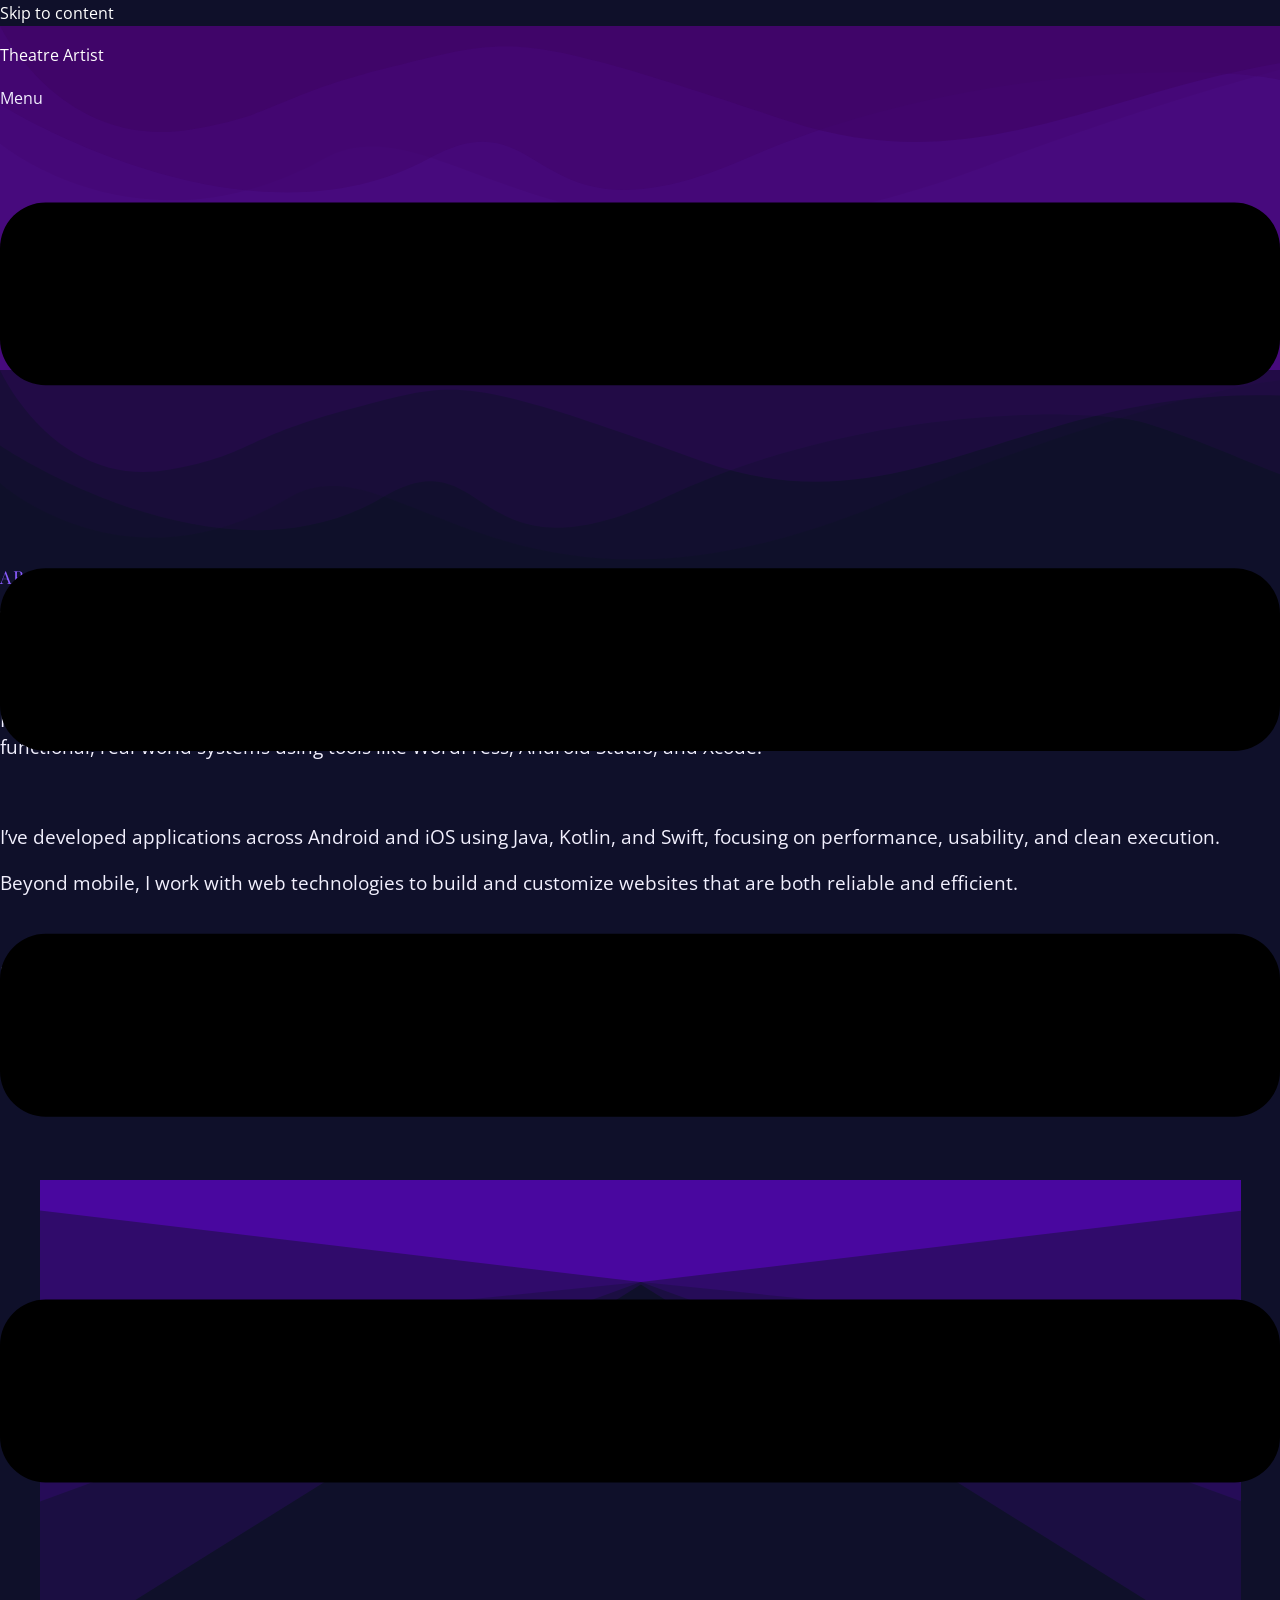
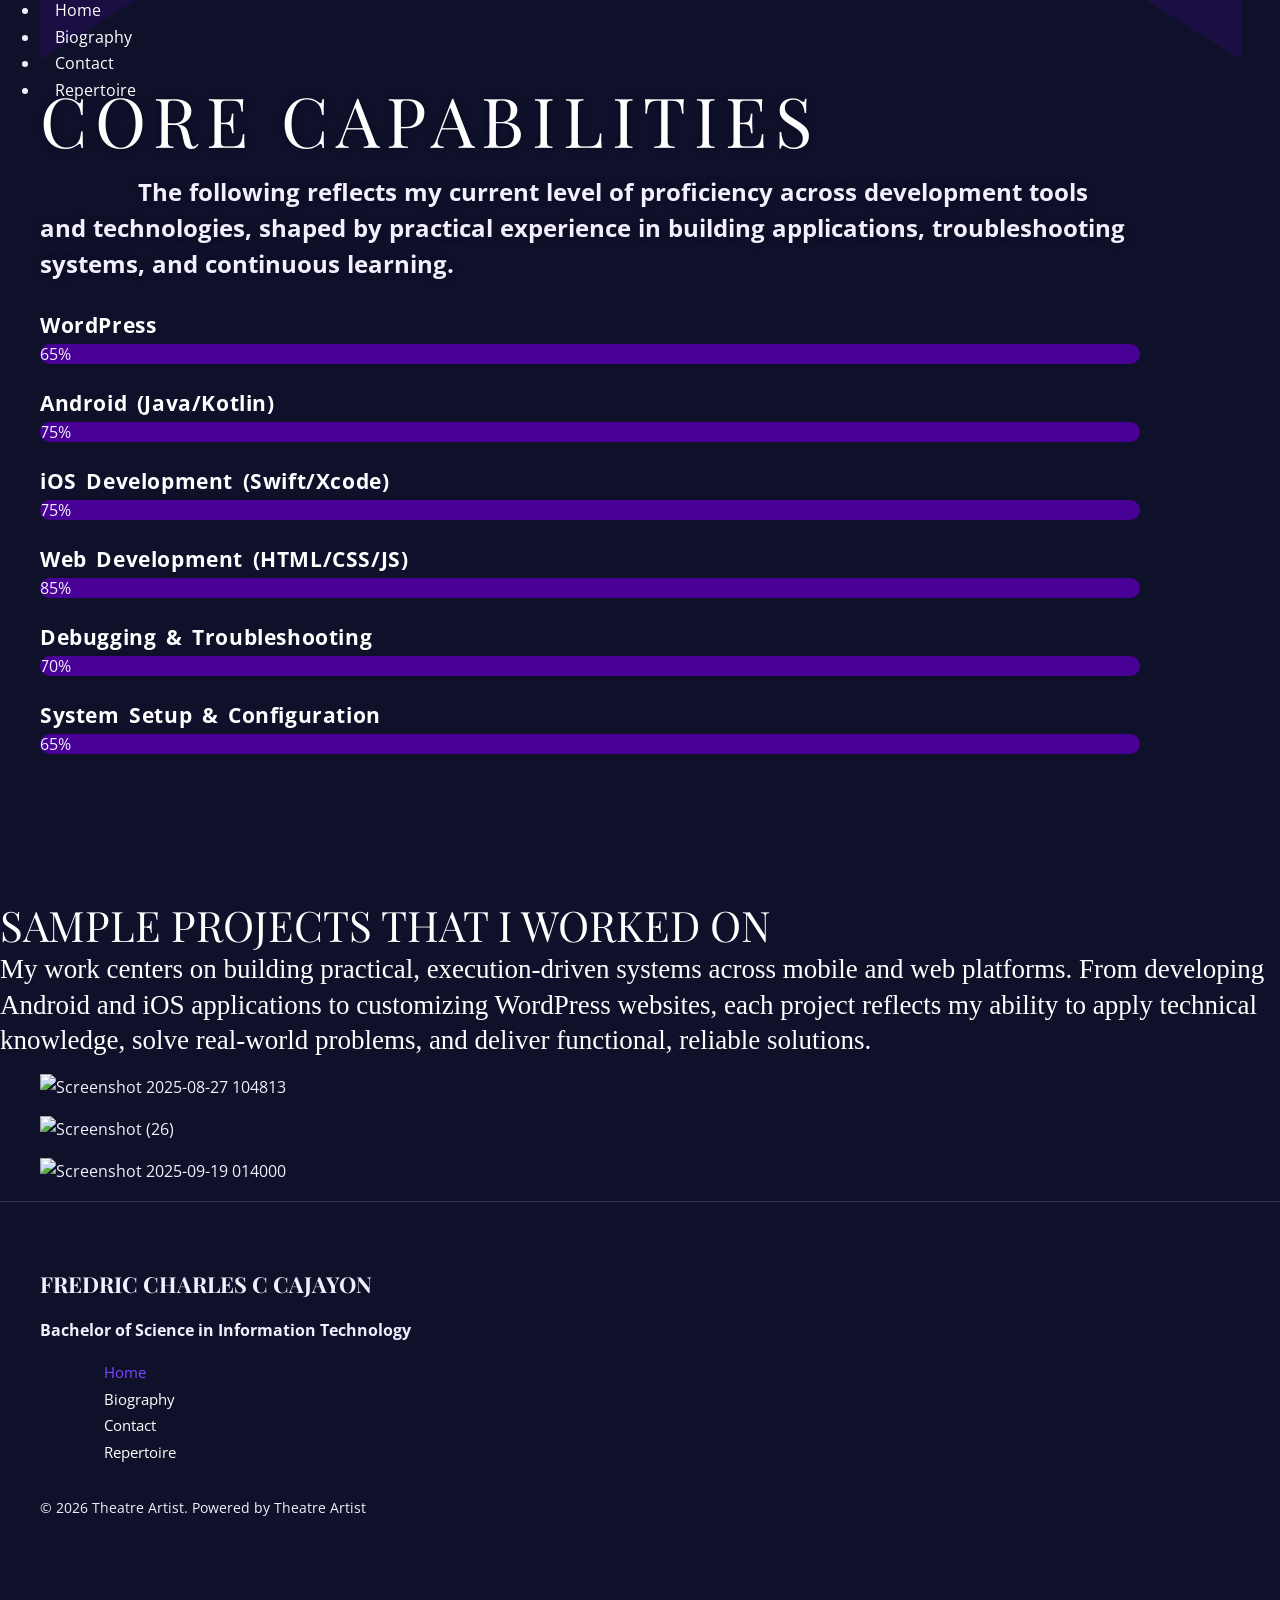
==== index.html @ a70eaa00 "Add files via upload" ====
<!DOCTYPE html>
<html lang="en-US">
<head><meta charset="UTF-8">

<meta name="viewport" content="width=device-width, initial-scale=1">
	<link rel="profile" href="https://gmpg.org/xfn/11"> 
	<title>Theatre Artist – Theatre Artist Website</title>
<meta name="robots" content="max-image-preview:large">
<link rel="dns-prefetch" href="//fonts.googleapis.com">
<link rel="alternate" type="application/rss+xml" title="Theatre Artist » Feed" href="./feed/index.html">
<link rel="alternate" type="application/rss+xml" title="Theatre Artist » Comments Feed" href="./comments/feed/index.html">
<link rel="alternate" title="oEmbed (JSON)" type="application/json+oembed" href="./wp-json/oembed/1.0/embed/index.html?url=.%2F%2F">
<link rel="alternate" title="oEmbed (XML)" type="text/xml+oembed" href="./wp-json/oembed/1.0/embed/index.html?url=.%2F%2F&amp;format=xml">
<style id="wp-img-auto-sizes-contain-inline-css">
img:is([sizes=auto i],[sizes^="auto," i]){contain-intrinsic-size:3000px 1500px}
/*# sourceURL=wp-img-auto-sizes-contain-inline-css */
</style>
<link rel="stylesheet" id="astra-theme-css-css" href="./wp-content/themes/astra/assets/css/minified/main.min.css?ver=4.12.3" media="all">
<style id="astra-theme-css-inline-css">
:root{--ast-post-nav-space:0;--ast-container-default-xlg-padding:6.67em;--ast-container-default-lg-padding:5.67em;--ast-container-default-slg-padding:4.34em;--ast-container-default-md-padding:3.34em;--ast-container-default-sm-padding:6.67em;--ast-container-default-xs-padding:2.4em;--ast-container-default-xxs-padding:1.4em;--ast-code-block-background:#EEEEEE;--ast-comment-inputs-background:#FAFAFA;--ast-normal-container-width:1484px;--ast-narrow-container-width:750px;--ast-blog-title-font-weight:normal;--ast-blog-meta-weight:inherit;--ast-global-color-primary:var(--ast-global-color-5);--ast-global-color-secondary:var(--ast-global-color-4);--ast-global-color-alternate-background:var(--ast-global-color-7);--ast-global-color-subtle-background:var(--ast-global-color-6);--ast-bg-style-guide:var( --ast-global-color-secondary,--ast-global-color-5 );--ast-shadow-style-guide:0px 0px 4px 0 #00000057;--ast-global-dark-bg-style:#fff;--ast-global-dark-lfs:#fbfbfb;--ast-widget-bg-color:#fafafa;--ast-wc-container-head-bg-color:#fbfbfb;--ast-title-layout-bg:#eeeeee;--ast-search-border-color:#e7e7e7;--ast-lifter-hover-bg:#e6e6e6;--ast-gallery-block-color:#000;--srfm-color-input-label:var(--ast-global-color-2);}html{font-size:100%;}a,.page-title{color:var(--ast-global-color-2);}a:hover,a:focus{color:var(--ast-global-color-1);}body,button,input,select,textarea,.ast-button,.ast-custom-button{font-family:'Open Sans',sans-serif;font-weight:400;font-size:16px;font-size:1rem;line-height:var(--ast-body-line-height,1.65em);}blockquote{color:var(--ast-global-color-3);}p,.entry-content p{margin-bottom:1em;}h1,h2,h3,h4,h5,h6,.entry-content :where(h1,h2,h3,h4,h5,h6),.site-title,.site-title a{font-family:'Playfair Display',serif;font-weight:400;line-height:1.2em;text-transform:uppercase;}.ast-site-identity .site-title a{color:var(--ast-global-color-2);}.site-title{font-size:35px;font-size:2.1875rem;display:none;}header .custom-logo-link img{max-width:72px;width:72px;}.astra-logo-svg{width:72px;}.site-header .site-description{font-size:15px;font-size:0.9375rem;display:none;}.entry-title{font-size:26px;font-size:1.625rem;}.archive .ast-article-post .ast-article-inner,.blog .ast-article-post .ast-article-inner,.archive .ast-article-post .ast-article-inner:hover,.blog .ast-article-post .ast-article-inner:hover{overflow:hidden;}h1,.entry-content :where(h1){font-size:54px;font-size:3.375rem;font-family:'Playfair Display',serif;line-height:1.4em;text-transform:uppercase;}h2,.entry-content :where(h2){font-size:42px;font-size:2.625rem;font-family:'Playfair Display',serif;line-height:1.3em;text-transform:uppercase;}h3,.entry-content :where(h3){font-size:36px;font-size:2.25rem;font-family:'Playfair Display',serif;line-height:1.3em;text-transform:uppercase;}h4,.entry-content :where(h4){font-size:25px;font-size:1.5625rem;line-height:1.2em;font-family:'Playfair Display',serif;text-transform:uppercase;}h5,.entry-content :where(h5){font-size:20px;font-size:1.25rem;line-height:1.2em;font-family:'Playfair Display',serif;text-transform:uppercase;}h6,.entry-content :where(h6){font-size:15px;font-size:0.9375rem;line-height:1.25em;font-family:'Playfair Display',serif;text-transform:uppercase;}::selection{background-color:var(--ast-global-color-0);color:#ffffff;}body,h1,h2,h3,h4,h5,h6,.entry-title a,.entry-content :where(h1,h2,h3,h4,h5,h6){color:var(--ast-global-color-3);}.tagcloud a:hover,.tagcloud a:focus,.tagcloud a.current-item{color:#000000;border-color:var(--ast-global-color-2);background-color:var(--ast-global-color-2);}input:focus,input[type="text"]:focus,input[type="email"]:focus,input[type="url"]:focus,input[type="password"]:focus,input[type="reset"]:focus,input[type="search"]:focus,textarea:focus{border-color:var(--ast-global-color-2);}input[type="radio"]:checked,input[type=reset],input[type="checkbox"]:checked,input[type="checkbox"]:hover:checked,input[type="checkbox"]:focus:checked,input[type=range]::-webkit-slider-thumb{border-color:var(--ast-global-color-2);background-color:var(--ast-global-color-2);box-shadow:none;}.site-footer a:hover + .post-count,.site-footer a:focus + .post-count{background:var(--ast-global-color-2);border-color:var(--ast-global-color-2);}.single .nav-links .nav-previous,.single .nav-links .nav-next{color:var(--ast-global-color-2);}.entry-meta,.entry-meta *{line-height:1.45;color:var(--ast-global-color-2);}.entry-meta a:not(.ast-button):hover,.entry-meta a:not(.ast-button):hover *,.entry-meta a:not(.ast-button):focus,.entry-meta a:not(.ast-button):focus *,.page-links > .page-link,.page-links .page-link:hover,.post-navigation a:hover{color:var(--ast-global-color-1);}#cat option,.secondary .calendar_wrap thead a,.secondary .calendar_wrap thead a:visited{color:var(--ast-global-color-2);}.secondary .calendar_wrap #today,.ast-progress-val span{background:var(--ast-global-color-2);}.secondary a:hover + .post-count,.secondary a:focus + .post-count{background:var(--ast-global-color-2);border-color:var(--ast-global-color-2);}.calendar_wrap #today > a{color:#000000;}.page-links .page-link,.single .post-navigation a{color:var(--ast-global-color-2);}.ast-search-menu-icon .search-form button.search-submit{padding:0 4px;}.ast-search-menu-icon form.search-form{padding-right:0;}.ast-header-search .ast-search-menu-icon.ast-dropdown-active .search-form,.ast-header-search .ast-search-menu-icon.ast-dropdown-active .search-field:focus{transition:all 0.2s;}.search-form input.search-field:focus{outline:none;}.ast-mobile-header-content .ast-builder-layout-element:not(.ast-builder-menu):not(.ast-header-divider-element),.ast-mobile-popup-content .ast-builder-layout-element:not(.ast-builder-menu):not(.ast-header-divider-element){padding:15px 20px;}.wp-block-latest-posts > li > a{color:var(--ast-global-color-2);}.widget-title,.widget .wp-block-heading{font-size:22px;font-size:1.375rem;color:var(--ast-global-color-3);}.ast-search-menu-icon.slide-search a:focus-visible:focus-visible,.astra-search-icon:focus-visible,#close:focus-visible,a:focus-visible,.ast-menu-toggle:focus-visible,.site .skip-link:focus-visible,.wp-block-loginout input:focus-visible,.wp-block-search.wp-block-search__button-inside .wp-block-search__inside-wrapper,.ast-header-navigation-arrow:focus-visible,.ast-orders-table__row .ast-orders-table__cell:focus-visible,a#ast-apply-coupon:focus-visible,#ast-apply-coupon:focus-visible,#close:focus-visible,.button.search-submit:focus-visible,#search_submit:focus,.normal-search:focus-visible,.ast-header-account-wrap:focus-visible,.astra-cart-drawer-close:focus,.ast-single-variation:focus,.ast-button:focus,.ast-builder-button-wrap:has(.ast-custom-button-link:focus),.ast-builder-button-wrap .ast-custom-button-link:focus{outline-style:dotted;outline-color:inherit;outline-width:thin;}input:focus,input[type="text"]:focus,input[type="email"]:focus,input[type="url"]:focus,input[type="password"]:focus,input[type="reset"]:focus,input[type="search"]:focus,input[type="number"]:focus,textarea:focus,.wp-block-search__input:focus,[data-section="section-header-mobile-trigger"] .ast-button-wrap .ast-mobile-menu-trigger-minimal:focus,.ast-mobile-popup-drawer.active .menu-toggle-close:focus,#ast-scroll-top:focus,#coupon_code:focus,#ast-coupon-code:focus{border-style:dotted;border-color:inherit;border-width:thin;}input{outline:none;}body .ast-oembed-container *{position:absolute;top:0;width:100%;height:100%;left:0;}body .wp-block-embed-pocket-casts .ast-oembed-container *{position:unset;}.ast-single-post-featured-section + article {margin-top: 2em;}.site-content .ast-single-post-featured-section img {width: 100%;overflow: hidden;object-fit: cover;}.site > .ast-single-related-posts-container {margin-top: 0;}@media (min-width: 922px) {.ast-desktop .ast-container--narrow {max-width: var(--ast-narrow-container-width);margin: 0 auto;}}.ast-page-builder-template .hentry {margin: 0;}.ast-page-builder-template .site-content > .ast-container {max-width: 100%;padding: 0;}.ast-page-builder-template .site .site-content #primary {padding: 0;margin: 0;}.ast-page-builder-template .no-results {text-align: center;margin: 4em auto;}.ast-page-builder-template .ast-pagination {padding: 2em;}.ast-page-builder-template .entry-header.ast-no-title.ast-no-thumbnail {margin-top: 0;}.ast-page-builder-template .entry-header.ast-header-without-markup {margin-top: 0;margin-bottom: 0;}.ast-page-builder-template .entry-header.ast-no-title.ast-no-meta {margin-bottom: 0;}.ast-page-builder-template.single .post-navigation {padding-bottom: 2em;}.ast-page-builder-template.single-post .site-content > .ast-container {max-width: 100%;}.ast-page-builder-template .entry-header {margin-top: 4em;margin-left: auto;margin-right: auto;padding-left: 20px;padding-right: 20px;}.single.ast-page-builder-template .entry-header {padding-left: 20px;padding-right: 20px;}.ast-page-builder-template .ast-archive-description {margin: 4em auto 0;padding-left: 20px;padding-right: 20px;}.ast-page-builder-template.ast-no-sidebar .entry-content .alignwide {margin-left: 0;margin-right: 0;}@media (max-width:921.9px){#ast-desktop-header{display:none;}}@media (min-width:922px){#ast-mobile-header{display:none;}}.wp-block-buttons.aligncenter{justify-content:center;}@media (max-width:921px){.ast-theme-transparent-header #primary,.ast-theme-transparent-header #secondary{padding:0;}}@media (max-width:921px){.ast-plain-container.ast-no-sidebar #primary{padding:0;}}.ast-plain-container.ast-no-sidebar #primary{margin-top:0;margin-bottom:0;}.wp-block-buttons .wp-block-button.is-style-outline .wp-block-button__link.wp-element-button,.ast-outline-button,.wp-block-uagb-buttons-child .uagb-buttons-repeater.ast-outline-button{border-color:var(--ast-global-color-2);border-top-width:2px;border-right-width:2px;border-bottom-width:2px;border-left-width:2px;font-family:'Montserrat',sans-serif;font-weight:600;font-size:13px;font-size:0.8125rem;line-height:1em;border-top-left-radius:0px;border-top-right-radius:0px;border-bottom-right-radius:0px;border-bottom-left-radius:0px;}.wp-block-button.is-style-outline .wp-block-button__link:hover,.wp-block-buttons .wp-block-button.is-style-outline .wp-block-button__link:focus,.wp-block-buttons .wp-block-button.is-style-outline > .wp-block-button__link:not(.has-text-color):hover,.wp-block-buttons .wp-block-button.wp-block-button__link.is-style-outline:not(.has-text-color):hover,.ast-outline-button:hover,.ast-outline-button:focus,.wp-block-uagb-buttons-child .uagb-buttons-repeater.ast-outline-button:hover,.wp-block-uagb-buttons-child .uagb-buttons-repeater.ast-outline-button:focus{background-color:var(--ast-global-color-2);border-color:var(--ast-global-color-2);}.wp-block-button .wp-block-button__link.wp-element-button.is-style-outline:not(.has-background),.wp-block-button.is-style-outline>.wp-block-button__link.wp-element-button:not(.has-background),.ast-outline-button{background-color:rgba(0,0,0,0);}@media (max-width:921px){.wp-block-buttons .wp-block-button.is-style-outline .wp-block-button__link.wp-element-button,.ast-outline-button,.wp-block-uagb-buttons-child .uagb-buttons-repeater.ast-outline-button{font-size:12px;font-size:0.75rem;}}@media (max-width:544px){.wp-block-buttons .wp-block-button.is-style-outline .wp-block-button__link.wp-element-button,.ast-outline-button,.wp-block-uagb-buttons-child .uagb-buttons-repeater.ast-outline-button{font-size:11px;font-size:0.6875rem;}}.entry-content[data-ast-blocks-layout] > figure{margin-bottom:1em;}@media (max-width:921px){.ast-left-sidebar #content > .ast-container{display:flex;flex-direction:column-reverse;width:100%;}.ast-separate-container .ast-article-post,.ast-separate-container .ast-article-single{padding:1.5em 2.14em;}.ast-author-box img.avatar{margin:20px 0 0 0;}}@media (min-width:922px){.ast-separate-container.ast-right-sidebar #primary,.ast-separate-container.ast-left-sidebar #primary{border:0;}.search-no-results.ast-separate-container #primary{margin-bottom:4em;}}.elementor-widget-button .elementor-button{border-style:solid;text-decoration:none;border-top-width:1px;border-right-width:1px;border-left-width:1px;border-bottom-width:1px;}body .elementor-button.elementor-size-sm,body .elementor-button.elementor-size-xs,body .elementor-button.elementor-size-md,body .elementor-button.elementor-size-lg,body .elementor-button.elementor-size-xl,body .elementor-button{border-top-left-radius:0px;border-top-right-radius:0px;border-bottom-right-radius:0px;border-bottom-left-radius:0px;padding-top:15px;padding-right:23px;padding-bottom:15px;padding-left:23px;}@media (max-width:921px){.elementor-widget-button .elementor-button.elementor-size-sm,.elementor-widget-button .elementor-button.elementor-size-xs,.elementor-widget-button .elementor-button.elementor-size-md,.elementor-widget-button .elementor-button.elementor-size-lg,.elementor-widget-button .elementor-button.elementor-size-xl,.elementor-widget-button .elementor-button{padding-top:13px;padding-right:21px;padding-bottom:13px;padding-left:21px;}}@media (max-width:544px){.elementor-widget-button .elementor-button.elementor-size-sm,.elementor-widget-button .elementor-button.elementor-size-xs,.elementor-widget-button .elementor-button.elementor-size-md,.elementor-widget-button .elementor-button.elementor-size-lg,.elementor-widget-button .elementor-button.elementor-size-xl,.elementor-widget-button .elementor-button{padding-top:11px;padding-right:19px;padding-bottom:11px;padding-left:19px;}}.elementor-widget-button .elementor-button{border-color:var(--ast-global-color-2);background-color:rgba(0,0,0,0);}.elementor-widget-button .elementor-button:hover,.elementor-widget-button .elementor-button:focus{color:var(--ast-global-color-4);background-color:var(--ast-global-color-2);border-color:var(--ast-global-color-2);}.wp-block-button .wp-block-button__link ,.elementor-widget-button .elementor-button,.elementor-widget-button .elementor-button:visited{color:var(--ast-global-color-2);}.elementor-widget-button .elementor-button{font-family:'Montserrat',sans-serif;font-weight:600;font-size:13px;font-size:0.8125rem;line-height:1em;text-transform:uppercase;letter-spacing:2px;}body .elementor-button.elementor-size-sm,body .elementor-button.elementor-size-xs,body .elementor-button.elementor-size-md,body .elementor-button.elementor-size-lg,body .elementor-button.elementor-size-xl,body .elementor-button{font-size:13px;font-size:0.8125rem;}.wp-block-button .wp-block-button__link:hover,.wp-block-button .wp-block-button__link:focus{color:var(--ast-global-color-4);background-color:var(--ast-global-color-2);border-color:var(--ast-global-color-2);}.elementor-widget-heading h1.elementor-heading-title{line-height:1.4em;}.elementor-widget-heading h2.elementor-heading-title{line-height:1.3em;}.elementor-widget-heading h3.elementor-heading-title{line-height:1.3em;}.elementor-widget-heading h4.elementor-heading-title{line-height:1.2em;}.elementor-widget-heading h5.elementor-heading-title{line-height:1.2em;}.elementor-widget-heading h6.elementor-heading-title{line-height:1.25em;}.wp-block-button .wp-block-button__link,.wp-block-search .wp-block-search__button,body .wp-block-file .wp-block-file__button{border-style:solid;border-top-width:1px;border-right-width:1px;border-left-width:1px;border-bottom-width:1px;border-color:var(--ast-global-color-2);background-color:rgba(0,0,0,0);color:var(--ast-global-color-2);font-family:'Montserrat',sans-serif;font-weight:600;line-height:1em;text-transform:uppercase;letter-spacing:2px;font-size:13px;font-size:0.8125rem;border-top-left-radius:0px;border-top-right-radius:0px;border-bottom-right-radius:0px;border-bottom-left-radius:0px;padding-top:15px;padding-right:23px;padding-bottom:15px;padding-left:23px;}@media (max-width:921px){.wp-block-button .wp-block-button__link,.wp-block-search .wp-block-search__button,body .wp-block-file .wp-block-file__button{font-size:12px;font-size:0.75rem;padding-top:13px;padding-right:21px;padding-bottom:13px;padding-left:21px;}}@media (max-width:544px){.wp-block-button .wp-block-button__link,.wp-block-search .wp-block-search__button,body .wp-block-file .wp-block-file__button{font-size:11px;font-size:0.6875rem;padding-top:11px;padding-right:19px;padding-bottom:11px;padding-left:19px;}}.menu-toggle,button,.ast-button,.ast-custom-button,.button,input#submit,input[type="button"],input[type="submit"],input[type="reset"],form[CLASS*="wp-block-search__"].wp-block-search .wp-block-search__inside-wrapper .wp-block-search__button,body .wp-block-file .wp-block-file__button{border-style:solid;border-top-width:1px;border-right-width:1px;border-left-width:1px;border-bottom-width:1px;color:var(--ast-global-color-2);border-color:var(--ast-global-color-2);background-color:rgba(0,0,0,0);padding-top:15px;padding-right:23px;padding-bottom:15px;padding-left:23px;font-family:'Montserrat',sans-serif;font-weight:600;font-size:13px;font-size:0.8125rem;line-height:1em;text-transform:uppercase;letter-spacing:2px;border-top-left-radius:0px;border-top-right-radius:0px;border-bottom-right-radius:0px;border-bottom-left-radius:0px;}button:focus,.menu-toggle:hover,button:hover,.ast-button:hover,.ast-custom-button:hover .button:hover,.ast-custom-button:hover ,input[type=reset]:hover,input[type=reset]:focus,input#submit:hover,input#submit:focus,input[type="button"]:hover,input[type="button"]:focus,input[type="submit"]:hover,input[type="submit"]:focus,form[CLASS*="wp-block-search__"].wp-block-search .wp-block-search__inside-wrapper .wp-block-search__button:hover,form[CLASS*="wp-block-search__"].wp-block-search .wp-block-search__inside-wrapper .wp-block-search__button:focus,body .wp-block-file .wp-block-file__button:hover,body .wp-block-file .wp-block-file__button:focus{color:var(--ast-global-color-4);background-color:var(--ast-global-color-2);border-color:var(--ast-global-color-2);}@media (max-width:921px){.menu-toggle,button,.ast-button,.ast-custom-button,.button,input#submit,input[type="button"],input[type="submit"],input[type="reset"],form[CLASS*="wp-block-search__"].wp-block-search .wp-block-search__inside-wrapper .wp-block-search__button,body .wp-block-file .wp-block-file__button{padding-top:13px;padding-right:21px;padding-bottom:13px;padding-left:21px;font-size:12px;font-size:0.75rem;}}@media (max-width:544px){.menu-toggle,button,.ast-button,.ast-custom-button,.button,input#submit,input[type="button"],input[type="submit"],input[type="reset"],form[CLASS*="wp-block-search__"].wp-block-search .wp-block-search__inside-wrapper .wp-block-search__button,body .wp-block-file .wp-block-file__button{padding-top:11px;padding-right:19px;padding-bottom:11px;padding-left:19px;font-size:11px;font-size:0.6875rem;}}@media (max-width:921px){.menu-toggle,button,.ast-button,.button,input#submit,input[type="button"],input[type="submit"],input[type="reset"]{font-size:12px;font-size:0.75rem;}.ast-mobile-header-stack .main-header-bar .ast-search-menu-icon{display:inline-block;}.ast-header-break-point.ast-header-custom-item-outside .ast-mobile-header-stack .main-header-bar .ast-search-icon{margin:0;}.ast-comment-avatar-wrap img{max-width:2.5em;}.ast-comment-meta{padding:0 1.8888em 1.3333em;}.ast-separate-container .ast-comment-list li.depth-1{padding:1.5em 2.14em;}.ast-separate-container .comment-respond{padding:2em 2.14em;}}@media (min-width:544px){.ast-container{max-width:100%;}}@media (max-width:544px){.ast-separate-container .ast-article-post,.ast-separate-container .ast-article-single,.ast-separate-container .comments-title,.ast-separate-container .ast-archive-description{padding:1.5em 1em;}.ast-separate-container #content .ast-container{padding-left:0.54em;padding-right:0.54em;}.ast-separate-container .ast-comment-list .bypostauthor{padding:.5em;}.ast-search-menu-icon.ast-dropdown-active .search-field{width:170px;}.menu-toggle,button,.ast-button,.button,input#submit,input[type="button"],input[type="submit"],input[type="reset"]{font-size:11px;font-size:0.6875rem;}} #ast-mobile-header .ast-site-header-cart-li a{pointer-events:none;}body,.ast-separate-container{background-color:var(--ast-global-color-5);background-image:none;}@media (max-width:921px){.widget-title{font-size:22px;font-size:1.375rem;}body,button,input,select,textarea,.ast-button,.ast-custom-button{font-size:16px;font-size:1rem;}#secondary,#secondary button,#secondary input,#secondary select,#secondary textarea{font-size:16px;font-size:1rem;}.site-title{display:none;}.site-header .site-description{display:none;}h1,.entry-content :where(h1){font-size:45px;}h2,.entry-content :where(h2){font-size:32px;}h3,.entry-content :where(h3){font-size:26px;}h4,.entry-content :where(h4){font-size:22px;font-size:1.375rem;}h5,.entry-content :where(h5){font-size:18px;font-size:1.125rem;}h6,.entry-content :where(h6){font-size:15px;font-size:0.9375rem;}.astra-logo-svg{width:68px;}header .custom-logo-link img,.ast-header-break-point .site-logo-img .custom-mobile-logo-link img{max-width:68px;width:68px;}}@media (max-width:544px){.widget-title{font-size:22px;font-size:1.375rem;}body,button,input,select,textarea,.ast-button,.ast-custom-button{font-size:16px;font-size:1rem;}#secondary,#secondary button,#secondary input,#secondary select,#secondary textarea{font-size:16px;font-size:1rem;}.site-title{display:none;}.site-header .site-description{display:none;}h1,.entry-content :where(h1){font-size:32px;}h2,.entry-content :where(h2){font-size:28px;}h3,.entry-content :where(h3){font-size:22px;}h4,.entry-content :where(h4){font-size:20px;font-size:1.25rem;}h5,.entry-content :where(h5){font-size:20px;font-size:1.25rem;}h6,.entry-content :where(h6){font-size:15px;font-size:0.9375rem;}header .custom-logo-link img,.ast-header-break-point .site-branding img,.ast-header-break-point .custom-logo-link img{max-width:64px;width:64px;}.astra-logo-svg{width:64px;}.ast-header-break-point .site-logo-img .custom-mobile-logo-link img{max-width:64px;}}@media (max-width:544px){html{font-size:100%;}}@media (min-width:922px){.ast-container{max-width:1524px;}}@media (min-width:922px){.site-content .ast-container{display:flex;}}@media (max-width:921px){.site-content .ast-container{flex-direction:column;}}@media (min-width:922px){.blog .site-content > .ast-container,.archive .site-content > .ast-container,.search .site-content > .ast-container{max-width:1000px;}}@media (min-width:922px){.main-header-menu .sub-menu .menu-item.ast-left-align-sub-menu:hover > .sub-menu,.main-header-menu .sub-menu .menu-item.ast-left-align-sub-menu.focus > .sub-menu{margin-left:-0px;}}.ast-theme-transparent-header .ast-header-social-wrap .ast-social-color-type-custom .ast-builder-social-element svg{fill:var(--ast-global-color-2);}.ast-theme-transparent-header .ast-header-social-wrap .ast-social-color-type-custom .ast-builder-social-element .social-item-label{color:var(--ast-global-color-2);}.ast-theme-transparent-header [data-section="section-header-mobile-trigger"] .ast-button-wrap .mobile-menu-toggle-icon .ast-mobile-svg{fill:#000000;}.ast-theme-transparent-header [data-section="section-header-mobile-trigger"] .ast-button-wrap .mobile-menu-wrap .mobile-menu{color:#000000;}.ast-theme-transparent-header [data-section="section-header-mobile-trigger"] .ast-button-wrap .ast-mobile-menu-trigger-fill{background:#e4cb86;}.ast-theme-transparent-header [data-section="section-header-mobile-trigger"] .ast-button-wrap .ast-mobile-menu-trigger-fill,.ast-theme-transparent-header [data-section="section-header-mobile-trigger"] .ast-button-wrap .ast-mobile-menu-trigger-minimal{color:#000000;border:none;}.site .comments-area{padding-bottom:3em;}.wp-block-file {display: flex;align-items: center;flex-wrap: wrap;justify-content: space-between;}.wp-block-pullquote {border: none;}.wp-block-pullquote blockquote::before {content: "\201D";font-family: "Helvetica",sans-serif;display: flex;transform: rotate( 180deg );font-size: 6rem;font-style: normal;line-height: 1;font-weight: bold;align-items: center;justify-content: center;}.has-text-align-right > blockquote::before {justify-content: flex-start;}.has-text-align-left > blockquote::before {justify-content: flex-end;}figure.wp-block-pullquote.is-style-solid-color blockquote {max-width: 100%;text-align: inherit;}:root {--wp--custom--ast-default-block-top-padding: 3em;--wp--custom--ast-default-block-right-padding: 3em;--wp--custom--ast-default-block-bottom-padding: 3em;--wp--custom--ast-default-block-left-padding: 3em;--wp--custom--ast-container-width: 1484px;--wp--custom--ast-content-width-size: 1484px;--wp--custom--ast-wide-width-size: calc(1484px + var(--wp--custom--ast-default-block-left-padding) + var(--wp--custom--ast-default-block-right-padding));}.ast-narrow-container {--wp--custom--ast-content-width-size: 750px;--wp--custom--ast-wide-width-size: 750px;}@media(max-width: 921px) {:root {--wp--custom--ast-default-block-top-padding: 3em;--wp--custom--ast-default-block-right-padding: 2em;--wp--custom--ast-default-block-bottom-padding: 3em;--wp--custom--ast-default-block-left-padding: 2em;}}@media(max-width: 544px) {:root {--wp--custom--ast-default-block-top-padding: 3em;--wp--custom--ast-default-block-right-padding: 1.5em;--wp--custom--ast-default-block-bottom-padding: 3em;--wp--custom--ast-default-block-left-padding: 1.5em;}}.entry-content > .wp-block-group,.entry-content > .wp-block-cover,.entry-content > .wp-block-columns {padding-top: var(--wp--custom--ast-default-block-top-padding);padding-right: var(--wp--custom--ast-default-block-right-padding);padding-bottom: var(--wp--custom--ast-default-block-bottom-padding);padding-left: var(--wp--custom--ast-default-block-left-padding);}.ast-plain-container.ast-no-sidebar .entry-content > .alignfull,.ast-page-builder-template .ast-no-sidebar .entry-content > .alignfull {margin-left: calc( -50vw + 50%);margin-right: calc( -50vw + 50%);max-width: 100vw;width: 100vw;}.ast-plain-container.ast-no-sidebar .entry-content .alignfull .alignfull,.ast-page-builder-template.ast-no-sidebar .entry-content .alignfull .alignfull,.ast-plain-container.ast-no-sidebar .entry-content .alignfull .alignwide,.ast-page-builder-template.ast-no-sidebar .entry-content .alignfull .alignwide,.ast-plain-container.ast-no-sidebar .entry-content .alignwide .alignfull,.ast-page-builder-template.ast-no-sidebar .entry-content .alignwide .alignfull,.ast-plain-container.ast-no-sidebar .entry-content .alignwide .alignwide,.ast-page-builder-template.ast-no-sidebar .entry-content .alignwide .alignwide,.ast-plain-container.ast-no-sidebar .entry-content .wp-block-column .alignfull,.ast-page-builder-template.ast-no-sidebar .entry-content .wp-block-column .alignfull,.ast-plain-container.ast-no-sidebar .entry-content .wp-block-column .alignwide,.ast-page-builder-template.ast-no-sidebar .entry-content .wp-block-column .alignwide {margin-left: auto;margin-right: auto;width: 100%;}[data-ast-blocks-layout] .wp-block-separator:not(.is-style-dots) {height: 0;}[data-ast-blocks-layout] .wp-block-separator {margin: 20px auto;}[data-ast-blocks-layout] .wp-block-separator:not(.is-style-wide):not(.is-style-dots) {max-width: 100px;}[data-ast-blocks-layout] .wp-block-separator.has-background {padding: 0;}.entry-content[data-ast-blocks-layout] > * {max-width: var(--wp--custom--ast-content-width-size);margin-left: auto;margin-right: auto;}.entry-content[data-ast-blocks-layout] > .alignwide {max-width: var(--wp--custom--ast-wide-width-size);}.entry-content[data-ast-blocks-layout] .alignfull {max-width: none;}.entry-content .wp-block-columns {margin-bottom: 0;}blockquote {margin: 1.5em;border-color: rgba(0,0,0,0.05);}.wp-block-quote:not(.has-text-align-right):not(.has-text-align-center) {border-left: 5px solid rgba(0,0,0,0.05);}.has-text-align-right > blockquote,blockquote.has-text-align-right {border-right: 5px solid rgba(0,0,0,0.05);}.has-text-align-left > blockquote,blockquote.has-text-align-left {border-left: 5px solid rgba(0,0,0,0.05);}.wp-block-site-tagline,.wp-block-latest-posts .read-more {margin-top: 15px;}.wp-block-loginout p label {display: block;}.wp-block-loginout p:not(.login-remember):not(.login-submit) input {width: 100%;}.wp-block-loginout input:focus {border-color: transparent;}.wp-block-loginout input:focus {outline: thin dotted;}.entry-content .wp-block-media-text .wp-block-media-text__content {padding: 0 0 0 8%;}.entry-content .wp-block-media-text.has-media-on-the-right .wp-block-media-text__content {padding: 0 8% 0 0;}.entry-content .wp-block-media-text.has-background .wp-block-media-text__content {padding: 8%;}.entry-content .wp-block-cover:not([class*="background-color"]):not(.has-text-color.has-link-color) .wp-block-cover__inner-container,.entry-content .wp-block-cover:not([class*="background-color"]) .wp-block-cover-image-text,.entry-content .wp-block-cover:not([class*="background-color"]) .wp-block-cover-text,.entry-content .wp-block-cover-image:not([class*="background-color"]) .wp-block-cover__inner-container,.entry-content .wp-block-cover-image:not([class*="background-color"]) .wp-block-cover-image-text,.entry-content .wp-block-cover-image:not([class*="background-color"]) .wp-block-cover-text {color: var(--ast-global-color-primary,var(--ast-global-color-5));}.wp-block-loginout .login-remember input {width: 1.1rem;height: 1.1rem;margin: 0 5px 4px 0;vertical-align: middle;}.wp-block-latest-posts > li > *:first-child,.wp-block-latest-posts:not(.is-grid) > li:first-child {margin-top: 0;}.entry-content > .wp-block-buttons,.entry-content > .wp-block-uagb-buttons {margin-bottom: 1.5em;}.wp-block-search__inside-wrapper .wp-block-search__input {padding: 0 10px;color: var(--ast-global-color-3);background: var(--ast-global-color-primary,var(--ast-global-color-5));border-color: var(--ast-border-color);}.wp-block-latest-posts .read-more {margin-bottom: 1.5em;}.wp-block-search__no-button .wp-block-search__inside-wrapper .wp-block-search__input {padding-top: 5px;padding-bottom: 5px;}.wp-block-latest-posts .wp-block-latest-posts__post-date,.wp-block-latest-posts .wp-block-latest-posts__post-author {font-size: 1rem;}.wp-block-latest-posts > li > *,.wp-block-latest-posts:not(.is-grid) > li {margin-top: 12px;margin-bottom: 12px;}.ast-page-builder-template .entry-content[data-ast-blocks-layout] > .alignwide:where(:not(.uagb-is-root-container):not(.spectra-is-root-container)) > * {max-width: var(--wp--custom--ast-wide-width-size);}.ast-page-builder-template .entry-content[data-ast-blocks-layout] > .inherit-container-width > *,.ast-page-builder-template .entry-content[data-ast-blocks-layout] > *:not(.wp-block-group):where(:not(.uagb-is-root-container):not(.spectra-is-root-container)) > *,.entry-content[data-ast-blocks-layout] > .wp-block-cover .wp-block-cover__inner-container {max-width: var(--wp--custom--ast-content-width-size) ;margin-left: auto;margin-right: auto;}.ast-page-builder-template .entry-content[data-ast-blocks-layout] > *,.ast-page-builder-template .entry-content[data-ast-blocks-layout] > .alignfull:where(:not(.wp-block-group):not(.uagb-is-root-container):not(.spectra-is-root-container)) > * {max-width: none;}.entry-content[data-ast-blocks-layout] .wp-block-cover:not(.alignleft):not(.alignright) {width: auto;}@media(max-width: 1200px) {.ast-separate-container .entry-content > .alignfull,.ast-separate-container .entry-content[data-ast-blocks-layout] > .alignwide,.ast-plain-container .entry-content[data-ast-blocks-layout] > .alignwide,.ast-plain-container .entry-content .alignfull {margin-left: calc(-1 * min(var(--ast-container-default-xlg-padding),20px)) ;margin-right: calc(-1 * min(var(--ast-container-default-xlg-padding),20px));}}@media(min-width: 1201px) {.ast-separate-container .entry-content > .alignfull {margin-left: calc(-1 * var(--ast-container-default-xlg-padding) );margin-right: calc(-1 * var(--ast-container-default-xlg-padding) );}.ast-separate-container .entry-content[data-ast-blocks-layout] > .alignwide,.ast-plain-container .entry-content[data-ast-blocks-layout] > .alignwide {margin-left: calc(-1 * var(--wp--custom--ast-default-block-left-padding) );margin-right: calc(-1 * var(--wp--custom--ast-default-block-right-padding) );}}@media(min-width: 921px) {.ast-separate-container .entry-content .wp-block-group.alignwide:not(.inherit-container-width) > :where(:not(.alignleft):not(.alignright)),.ast-plain-container .entry-content .wp-block-group.alignwide:not(.inherit-container-width) > :where(:not(.alignleft):not(.alignright)) {max-width: calc( var(--wp--custom--ast-content-width-size) + 80px );}.ast-plain-container.ast-right-sidebar .entry-content[data-ast-blocks-layout] .alignfull,.ast-plain-container.ast-left-sidebar .entry-content[data-ast-blocks-layout] .alignfull {margin-left: -60px;margin-right: -60px;}}@media(min-width: 544px) {.entry-content > .alignleft {margin-right: 20px;}.entry-content > .alignright {margin-left: 20px;}}@media (max-width:544px){.wp-block-columns .wp-block-column:not(:last-child){margin-bottom:20px;}.wp-block-latest-posts{margin:0;}}@media( max-width: 600px ) {.entry-content .wp-block-media-text .wp-block-media-text__content,.entry-content .wp-block-media-text.has-media-on-the-right .wp-block-media-text__content {padding: 8% 0 0;}.entry-content .wp-block-media-text.has-background .wp-block-media-text__content {padding: 8%;}}.ast-page-builder-template .entry-header {padding-left: 0;}.ast-narrow-container .site-content .wp-block-uagb-image--align-full .wp-block-uagb-image__figure {max-width: 100%;margin-left: auto;margin-right: auto;}:root .has-ast-global-color-0-color{color:var(--ast-global-color-0);}:root .has-ast-global-color-0-background-color{background-color:var(--ast-global-color-0);}:root .wp-block-button .has-ast-global-color-0-color{color:var(--ast-global-color-0);}:root .wp-block-button .has-ast-global-color-0-background-color{background-color:var(--ast-global-color-0);}:root .has-ast-global-color-1-color{color:var(--ast-global-color-1);}:root .has-ast-global-color-1-background-color{background-color:var(--ast-global-color-1);}:root .wp-block-button .has-ast-global-color-1-color{color:var(--ast-global-color-1);}:root .wp-block-button .has-ast-global-color-1-background-color{background-color:var(--ast-global-color-1);}:root .has-ast-global-color-2-color{color:var(--ast-global-color-2);}:root .has-ast-global-color-2-background-color{background-color:var(--ast-global-color-2);}:root .wp-block-button .has-ast-global-color-2-color{color:var(--ast-global-color-2);}:root .wp-block-button .has-ast-global-color-2-background-color{background-color:var(--ast-global-color-2);}:root .has-ast-global-color-3-color{color:var(--ast-global-color-3);}:root .has-ast-global-color-3-background-color{background-color:var(--ast-global-color-3);}:root .wp-block-button .has-ast-global-color-3-color{color:var(--ast-global-color-3);}:root .wp-block-button .has-ast-global-color-3-background-color{background-color:var(--ast-global-color-3);}:root .has-ast-global-color-4-color{color:var(--ast-global-color-4);}:root .has-ast-global-color-4-background-color{background-color:var(--ast-global-color-4);}:root .wp-block-button .has-ast-global-color-4-color{color:var(--ast-global-color-4);}:root .wp-block-button .has-ast-global-color-4-background-color{background-color:var(--ast-global-color-4);}:root .has-ast-global-color-5-color{color:var(--ast-global-color-5);}:root .has-ast-global-color-5-background-color{background-color:var(--ast-global-color-5);}:root .wp-block-button .has-ast-global-color-5-color{color:var(--ast-global-color-5);}:root .wp-block-button .has-ast-global-color-5-background-color{background-color:var(--ast-global-color-5);}:root .has-ast-global-color-6-color{color:var(--ast-global-color-6);}:root .has-ast-global-color-6-background-color{background-color:var(--ast-global-color-6);}:root .wp-block-button .has-ast-global-color-6-color{color:var(--ast-global-color-6);}:root .wp-block-button .has-ast-global-color-6-background-color{background-color:var(--ast-global-color-6);}:root .has-ast-global-color-7-color{color:var(--ast-global-color-7);}:root .has-ast-global-color-7-background-color{background-color:var(--ast-global-color-7);}:root .wp-block-button .has-ast-global-color-7-color{color:var(--ast-global-color-7);}:root .wp-block-button .has-ast-global-color-7-background-color{background-color:var(--ast-global-color-7);}:root .has-ast-global-color-8-color{color:var(--ast-global-color-8);}:root .has-ast-global-color-8-background-color{background-color:var(--ast-global-color-8);}:root .wp-block-button .has-ast-global-color-8-color{color:var(--ast-global-color-8);}:root .wp-block-button .has-ast-global-color-8-background-color{background-color:var(--ast-global-color-8);}:root{--ast-global-color-0:#8B5DFF;--ast-global-color-1:#7B47FF;--ast-global-color-2:#FFFFFF;--ast-global-color-3:#F2F0FE;--ast-global-color-4:#1B203A;--ast-global-color-5:#0F102A;--ast-global-color-6:#4B4D56;--ast-global-color-7:#0D0614;--ast-global-color-8:#222222;}:root {--ast-border-color : #dddddd;}.ast-single-entry-banner {-js-display: flex;display: flex;flex-direction: column;justify-content: center;text-align: center;position: relative;background: var(--ast-title-layout-bg);}.ast-single-entry-banner[data-banner-layout="layout-1"] {max-width: 1484px;background: inherit;padding: 20px 0;}.ast-single-entry-banner[data-banner-width-type="custom"] {margin: 0 auto;width: 100%;}.ast-single-entry-banner + .site-content .entry-header {margin-bottom: 0;}.site .ast-author-avatar {--ast-author-avatar-size: ;}a.ast-underline-text {text-decoration: underline;}.ast-container > .ast-terms-link {position: relative;display: block;}a.ast-button.ast-badge-tax {padding: 4px 8px;border-radius: 3px;font-size: inherit;}header.entry-header{text-align:left;}header.entry-header > *:not(:last-child){margin-bottom:10px;}@media (max-width:921px){header.entry-header{text-align:left;}}@media (max-width:544px){header.entry-header{text-align:left;}}.ast-archive-entry-banner {-js-display: flex;display: flex;flex-direction: column;justify-content: center;text-align: center;position: relative;background: var(--ast-title-layout-bg);}.ast-archive-entry-banner[data-banner-width-type="custom"] {margin: 0 auto;width: 100%;}.ast-archive-entry-banner[data-banner-layout="layout-1"] {background: inherit;padding: 20px 0;text-align: left;}body.archive .ast-archive-description{max-width:1484px;width:100%;text-align:left;padding-top:3em;padding-right:3em;padding-bottom:3em;padding-left:3em;}body.archive .ast-archive-description .ast-archive-title,body.archive .ast-archive-description .ast-archive-title *{font-size:40px;font-size:2.5rem;}body.archive .ast-archive-description > *:not(:last-child){margin-bottom:10px;}@media (max-width:921px){body.archive .ast-archive-description{text-align:left;}}@media (max-width:544px){body.archive .ast-archive-description{text-align:left;}}.ast-theme-transparent-header #masthead .site-logo-img .transparent-custom-logo .astra-logo-svg{width:150px;}.ast-theme-transparent-header #masthead .site-logo-img .transparent-custom-logo img{ max-width:150px; width:150px;}@media (max-width:921px){.ast-theme-transparent-header #masthead .site-logo-img .transparent-custom-logo .astra-logo-svg{width:120px;}.ast-theme-transparent-header #masthead .site-logo-img .transparent-custom-logo img{ max-width:120px; width:120px;}}@media (max-width:543px){.ast-theme-transparent-header #masthead .site-logo-img .transparent-custom-logo .astra-logo-svg{width:100px;}.ast-theme-transparent-header #masthead .site-logo-img .transparent-custom-logo img{ max-width:100px; width:100px;}}@media (min-width:921px){.ast-theme-transparent-header #masthead{position:absolute;left:0;right:0;}.ast-theme-transparent-header .main-header-bar,.ast-theme-transparent-header.ast-header-break-point .main-header-bar{background:none;}body.elementor-editor-active.ast-theme-transparent-header #masthead,.fl-builder-edit .ast-theme-transparent-header #masthead,body.vc_editor.ast-theme-transparent-header #masthead,body.brz-ed.ast-theme-transparent-header #masthead{z-index:0;}.ast-header-break-point.ast-replace-site-logo-transparent.ast-theme-transparent-header .custom-mobile-logo-link{display:none;}.ast-header-break-point.ast-replace-site-logo-transparent.ast-theme-transparent-header .transparent-custom-logo{display:inline-block;}.ast-theme-transparent-header .ast-above-header,.ast-theme-transparent-header .ast-above-header.ast-above-header-bar{background-image:none;background-color:transparent;}.ast-theme-transparent-header .ast-below-header,.ast-theme-transparent-header .ast-below-header.ast-below-header-bar{background-image:none;background-color:transparent;}}.ast-theme-transparent-header .ast-builder-menu .main-header-menu,.ast-theme-transparent-header .ast-builder-menu .main-header-menu .menu-link,.ast-theme-transparent-header [CLASS*="ast-builder-menu-"] .main-header-menu .menu-item > .menu-link,.ast-theme-transparent-header .ast-masthead-custom-menu-items,.ast-theme-transparent-header .ast-masthead-custom-menu-items a,.ast-theme-transparent-header .ast-builder-menu .main-header-menu .menu-item > .ast-menu-toggle,.ast-theme-transparent-header .ast-builder-menu .main-header-menu .menu-item > .ast-menu-toggle,.ast-theme-transparent-header .ast-above-header-navigation a,.ast-header-break-point.ast-theme-transparent-header .ast-above-header-navigation a,.ast-header-break-point.ast-theme-transparent-header .ast-above-header-navigation > ul.ast-above-header-menu > .menu-item-has-children:not(.current-menu-item) > .ast-menu-toggle,.ast-theme-transparent-header .ast-below-header-menu,.ast-theme-transparent-header .ast-below-header-menu a,.ast-header-break-point.ast-theme-transparent-header .ast-below-header-menu a,.ast-header-break-point.ast-theme-transparent-header .ast-below-header-menu,.ast-theme-transparent-header .main-header-menu .menu-link{color:var(--ast-global-color-3);}.ast-theme-transparent-header .ast-builder-menu .main-header-menu .menu-item:hover > .menu-link,.ast-theme-transparent-header .ast-builder-menu .main-header-menu .menu-item:hover > .ast-menu-toggle,.ast-theme-transparent-header .ast-builder-menu .main-header-menu .ast-masthead-custom-menu-items a:hover,.ast-theme-transparent-header .ast-builder-menu .main-header-menu .focus > .menu-link,.ast-theme-transparent-header .ast-builder-menu .main-header-menu .focus > .ast-menu-toggle,.ast-theme-transparent-header .ast-builder-menu .main-header-menu .current-menu-item > .menu-link,.ast-theme-transparent-header .ast-builder-menu .main-header-menu .current-menu-ancestor > .menu-link,.ast-theme-transparent-header .ast-builder-menu .main-header-menu .current-menu-item > .ast-menu-toggle,.ast-theme-transparent-header .ast-builder-menu .main-header-menu .current-menu-ancestor > .ast-menu-toggle,.ast-theme-transparent-header [CLASS*="ast-builder-menu-"] .main-header-menu .current-menu-item > .menu-link,.ast-theme-transparent-header [CLASS*="ast-builder-menu-"] .main-header-menu .current-menu-ancestor > .menu-link,.ast-theme-transparent-header [CLASS*="ast-builder-menu-"] .main-header-menu .current-menu-item > .ast-menu-toggle,.ast-theme-transparent-header [CLASS*="ast-builder-menu-"] .main-header-menu .current-menu-ancestor > .ast-menu-toggle,.ast-theme-transparent-header .main-header-menu .menu-item:hover > .menu-link,.ast-theme-transparent-header .main-header-menu .current-menu-item > .menu-link,.ast-theme-transparent-header .main-header-menu .current-menu-ancestor > .menu-link{color:var(--ast-global-color-0);}.ast-theme-transparent-header .ast-builder-menu .main-header-menu .menu-item .sub-menu .menu-link,.ast-theme-transparent-header .main-header-menu .menu-item .sub-menu .menu-link{background-color:transparent;}@media (max-width:921px){.ast-theme-transparent-header #masthead{position:absolute;left:0;right:0;}.ast-theme-transparent-header .main-header-bar,.ast-theme-transparent-header.ast-header-break-point .main-header-bar{background:none;}body.elementor-editor-active.ast-theme-transparent-header #masthead,.fl-builder-edit .ast-theme-transparent-header #masthead,body.vc_editor.ast-theme-transparent-header #masthead,body.brz-ed.ast-theme-transparent-header #masthead{z-index:0;}.ast-header-break-point.ast-replace-site-logo-transparent.ast-theme-transparent-header .custom-mobile-logo-link{display:none;}.ast-header-break-point.ast-replace-site-logo-transparent.ast-theme-transparent-header .transparent-custom-logo{display:inline-block;}.ast-theme-transparent-header .ast-above-header,.ast-theme-transparent-header .ast-above-header.ast-above-header-bar{background-image:none;background-color:transparent;}.ast-theme-transparent-header .ast-below-header,.ast-theme-transparent-header .ast-below-header.ast-below-header-bar{background-image:none;background-color:transparent;}}@media (max-width:921px){.ast-theme-transparent-header .ast-builder-menu .main-header-menu,.ast-theme-transparent-header .ast-builder-menu .main-header-menu .menu-link,.ast-theme-transparent-header [CLASS*="ast-builder-menu-"] .main-header-menu .menu-item > .menu-link,.ast-theme-transparent-header .ast-masthead-custom-menu-items,.ast-theme-transparent-header .ast-masthead-custom-menu-items a,.ast-theme-transparent-header .ast-builder-menu .main-header-menu .menu-item > .ast-menu-toggle,.ast-theme-transparent-header .ast-builder-menu .main-header-menu .menu-item > .ast-menu-toggle,.ast-theme-transparent-header .main-header-menu .menu-link{color:#000000;}.ast-theme-transparent-header .ast-builder-menu .main-header-menu .menu-item:hover > .menu-link,.ast-theme-transparent-header .ast-builder-menu .main-header-menu .menu-item:hover > .ast-menu-toggle,.ast-theme-transparent-header .ast-builder-menu .main-header-menu .ast-masthead-custom-menu-items a:hover,.ast-theme-transparent-header .ast-builder-menu .main-header-menu .focus > .menu-link,.ast-theme-transparent-header .ast-builder-menu .main-header-menu .focus > .ast-menu-toggle,.ast-theme-transparent-header .ast-builder-menu .main-header-menu .current-menu-item > .menu-link,.ast-theme-transparent-header .ast-builder-menu .main-header-menu .current-menu-ancestor > .menu-link,.ast-theme-transparent-header .ast-builder-menu .main-header-menu .current-menu-item > .ast-menu-toggle,.ast-theme-transparent-header .ast-builder-menu .main-header-menu .current-menu-ancestor > .ast-menu-toggle,.ast-theme-transparent-header [CLASS*="ast-builder-menu-"] .main-header-menu .current-menu-item > .menu-link,.ast-theme-transparent-header [CLASS*="ast-builder-menu-"] .main-header-menu .current-menu-ancestor > .menu-link,.ast-theme-transparent-header [CLASS*="ast-builder-menu-"] .main-header-menu .current-menu-item > .ast-menu-toggle,.ast-theme-transparent-header [CLASS*="ast-builder-menu-"] .main-header-menu .current-menu-ancestor > .ast-menu-toggle,.ast-theme-transparent-header .main-header-menu .menu-item:hover > .menu-link,.ast-theme-transparent-header .main-header-menu .current-menu-item > .menu-link,.ast-theme-transparent-header .main-header-menu .current-menu-ancestor > .menu-link{color:#eabf4b;}}.ast-theme-transparent-header #ast-desktop-header > .ast-main-header-wrap > .main-header-bar,.ast-theme-transparent-header.ast-header-break-point #ast-mobile-header > .ast-main-header-wrap > .main-header-bar{border-bottom-style:none;}.ast-breadcrumbs .trail-browse,.ast-breadcrumbs .trail-items,.ast-breadcrumbs .trail-items li{display:inline-block;margin:0;padding:0;border:none;background:inherit;text-indent:0;text-decoration:none;}.ast-breadcrumbs .trail-browse{font-size:inherit;font-style:inherit;font-weight:inherit;color:inherit;}.ast-breadcrumbs .trail-items{list-style:none;}.trail-items li::after{padding:0 0.3em;content:"\00bb";}.trail-items li:last-of-type::after{display:none;}h1,h2,h3,h4,h5,h6,.entry-content :where(h1,h2,h3,h4,h5,h6){color:var(--ast-global-color-2);}@media (max-width:921px){.ast-builder-grid-row-container.ast-builder-grid-row-tablet-3-firstrow .ast-builder-grid-row > *:first-child,.ast-builder-grid-row-container.ast-builder-grid-row-tablet-3-lastrow .ast-builder-grid-row > *:last-child{grid-column:1 / -1;}}@media (max-width:544px){.ast-builder-grid-row-container.ast-builder-grid-row-mobile-3-firstrow .ast-builder-grid-row > *:first-child,.ast-builder-grid-row-container.ast-builder-grid-row-mobile-3-lastrow .ast-builder-grid-row > *:last-child{grid-column:1 / -1;}}.ast-builder-layout-element[data-section="title_tagline"]{display:flex;}@media (max-width:921px){.ast-header-break-point .ast-builder-layout-element[data-section="title_tagline"]{display:flex;}}@media (max-width:544px){.ast-header-break-point .ast-builder-layout-element[data-section="title_tagline"]{display:flex;}}.ast-builder-menu-1{font-family:'Montserrat',sans-serif;font-weight:600;text-transform:uppercase;}.ast-builder-menu-1 .menu-item > .menu-link{font-size:13px;font-size:0.8125rem;color:var(--ast-global-color-2);padding-left:20px;padding-right:20px;}.ast-builder-menu-1 .menu-item > .ast-menu-toggle{color:var(--ast-global-color-2);}.ast-builder-menu-1 .menu-item:hover > .menu-link,.ast-builder-menu-1 .inline-on-mobile .menu-item:hover > .ast-menu-toggle{color:var(--ast-global-color-1);}.ast-builder-menu-1 .menu-item:hover > .ast-menu-toggle{color:var(--ast-global-color-1);}.ast-builder-menu-1 .menu-item.current-menu-item > .menu-link,.ast-builder-menu-1 .inline-on-mobile .menu-item.current-menu-item > .ast-menu-toggle,.ast-builder-menu-1 .current-menu-ancestor > .menu-link{color:var(--ast-global-color-1);}.ast-builder-menu-1 .menu-item.current-menu-item > .ast-menu-toggle{color:var(--ast-global-color-1);}.ast-builder-menu-1 .sub-menu,.ast-builder-menu-1 .inline-on-mobile .sub-menu{border-top-width:2px;border-bottom-width:0px;border-right-width:0px;border-left-width:0px;border-color:var(--ast-global-color-0);border-style:solid;}.ast-builder-menu-1 .sub-menu .sub-menu{top:-2px;}.ast-builder-menu-1 .main-header-menu > .menu-item > .sub-menu,.ast-builder-menu-1 .main-header-menu > .menu-item > .astra-full-megamenu-wrapper{margin-top:0px;}.ast-desktop .ast-builder-menu-1 .main-header-menu > .menu-item > .sub-menu:before,.ast-desktop .ast-builder-menu-1 .main-header-menu > .menu-item > .astra-full-megamenu-wrapper:before{height:calc( 0px + 2px + 5px );}.ast-builder-menu-1 .menu-item.menu-item-has-children > .ast-menu-toggle{right:calc( 20px - 0.907em );}.ast-desktop .ast-builder-menu-1 .menu-item .sub-menu .menu-link{border-style:none;}@media (max-width:921px){.ast-header-break-point .ast-builder-menu-1 .menu-item.menu-item-has-children > .ast-menu-toggle{top:0;}.ast-builder-menu-1 .inline-on-mobile .menu-item.menu-item-has-children > .ast-menu-toggle{right:-15px;}.ast-builder-menu-1 .menu-item-has-children > .menu-link:after{content:unset;}.ast-builder-menu-1 .main-header-menu > .menu-item > .sub-menu,.ast-builder-menu-1 .main-header-menu > .menu-item > .astra-full-megamenu-wrapper{margin-top:0;}}@media (max-width:544px){.ast-header-break-point .ast-builder-menu-1 .menu-item.menu-item-has-children > .ast-menu-toggle{top:0;}.ast-builder-menu-1 .main-header-menu > .menu-item > .sub-menu,.ast-builder-menu-1 .main-header-menu > .menu-item > .astra-full-megamenu-wrapper{margin-top:0;}}.ast-builder-menu-1{display:flex;}@media (max-width:921px){.ast-header-break-point .ast-builder-menu-1{display:flex;}}@media (max-width:544px){.ast-header-break-point .ast-builder-menu-1{display:flex;}}.ast-social-stack-desktop .ast-builder-social-element,.ast-social-stack-tablet .ast-builder-social-element,.ast-social-stack-mobile .ast-builder-social-element {margin-top: 6px;margin-bottom: 6px;}.social-show-label-true .ast-builder-social-element {width: auto;padding: 0 0.4em;}[data-section^="section-fb-social-icons-"] .footer-social-inner-wrap {text-align: center;}.ast-footer-social-wrap {width: 100%;}.ast-footer-social-wrap .ast-builder-social-element:first-child {margin-left: 0;}.ast-footer-social-wrap .ast-builder-social-element:last-child {margin-right: 0;}.ast-header-social-wrap .ast-builder-social-element:first-child {margin-left: 0;}.ast-header-social-wrap .ast-builder-social-element:last-child {margin-right: 0;}.ast-builder-social-element {line-height: 1;color: var(--ast-global-color-2);background: transparent;vertical-align: middle;transition: all 0.01s;margin-left: 6px;margin-right: 6px;justify-content: center;align-items: center;}.ast-builder-social-element .social-item-label {padding-left: 6px;}.ast-header-social-1-wrap .ast-builder-social-element,.ast-header-social-1-wrap .social-show-label-true .ast-builder-social-element{margin-left:12px;margin-right:12px;}.ast-header-social-1-wrap .ast-builder-social-element svg{width:18px;height:18px;}.ast-header-social-1-wrap .ast-social-color-type-custom svg{fill:var(--ast-global-color-2);}.ast-header-social-1-wrap .ast-social-color-type-custom .ast-builder-social-element:hover{color:var(--ast-global-color-1);}.ast-header-social-1-wrap .ast-social-color-type-custom .ast-builder-social-element:hover svg{fill:var(--ast-global-color-1);}.ast-header-social-1-wrap .ast-social-color-type-custom .social-item-label{color:var(--ast-global-color-2);}.ast-header-social-1-wrap .ast-builder-social-element:hover .social-item-label{color:var(--ast-global-color-1);}@media (max-width:921px){.ast-header-social-1-wrap .ast-builder-social-element svg{width:18px;height:18px;}.ast-header-social-1-wrap{margin-left:18px;}.ast-header-social-1-wrap .ast-social-color-type-custom svg{fill:#000000;}.ast-header-social-1-wrap .ast-social-color-type-custom .ast-builder-social-element:hover{color:#eabf4b;}.ast-header-social-1-wrap .ast-social-color-type-custom .ast-builder-social-element:hover svg{fill:#eabf4b;}.ast-header-social-1-wrap .ast-social-color-type-custom .social-item-label{color:#000000;}.ast-header-social-1-wrap .ast-builder-social-element:hover .social-item-label{color:#eabf4b;}}.ast-builder-layout-element[data-section="section-hb-social-icons-1"]{display:flex;}@media (max-width:921px){.ast-header-break-point .ast-builder-layout-element[data-section="section-hb-social-icons-1"]{display:flex;}}@media (max-width:544px){.ast-header-break-point .ast-builder-layout-element[data-section="section-hb-social-icons-1"]{display:flex;}}.ast-footer-copyright{text-align:center;}.ast-footer-copyright.site-footer-focus-item {color:var(--ast-global-color-3);margin-top:0px;margin-bottom:0px;margin-left:0px;margin-right:0px;}@media (max-width:921px){.ast-footer-copyright{text-align:center;}}@media (max-width:544px){.ast-footer-copyright{text-align:center;}}.ast-footer-copyright.site-footer-focus-item {font-size:14px;font-size:0.875rem;}.ast-footer-copyright.ast-builder-layout-element{display:flex;}@media (max-width:921px){.ast-header-break-point .ast-footer-copyright.ast-builder-layout-element{display:flex;}}@media (max-width:544px){.ast-header-break-point .ast-footer-copyright.ast-builder-layout-element{display:flex;}}.ast-social-stack-desktop .ast-builder-social-element,.ast-social-stack-tablet .ast-builder-social-element,.ast-social-stack-mobile .ast-builder-social-element {margin-top: 6px;margin-bottom: 6px;}.social-show-label-true .ast-builder-social-element {width: auto;padding: 0 0.4em;}[data-section^="section-fb-social-icons-"] .footer-social-inner-wrap {text-align: center;}.ast-footer-social-wrap {width: 100%;}.ast-footer-social-wrap .ast-builder-social-element:first-child {margin-left: 0;}.ast-footer-social-wrap .ast-builder-social-element:last-child {margin-right: 0;}.ast-header-social-wrap .ast-builder-social-element:first-child {margin-left: 0;}.ast-header-social-wrap .ast-builder-social-element:last-child {margin-right: 0;}.ast-builder-social-element {line-height: 1;color: var(--ast-global-color-2);background: transparent;vertical-align: middle;transition: all 0.01s;margin-left: 6px;margin-right: 6px;justify-content: center;align-items: center;}.ast-builder-social-element .social-item-label {padding-left: 6px;}.ast-footer-social-1-wrap .ast-builder-social-element,.ast-footer-social-1-wrap .social-show-label-true .ast-builder-social-element{margin-left:12px;margin-right:12px;}.ast-footer-social-1-wrap .ast-builder-social-element svg{width:18px;height:18px;}.ast-footer-social-1-wrap .ast-social-color-type-custom svg{fill:var(--ast-global-color-2);}.ast-footer-social-1-wrap .ast-social-color-type-custom .ast-builder-social-element:hover{color:var(--ast-global-color-1);}.ast-footer-social-1-wrap .ast-social-color-type-custom .ast-builder-social-element:hover svg{fill:var(--ast-global-color-1);}.ast-footer-social-1-wrap .ast-social-color-type-custom .social-item-label{color:var(--ast-global-color-2);}.ast-footer-social-1-wrap .ast-builder-social-element:hover .social-item-label{color:var(--ast-global-color-1);}[data-section="section-fb-social-icons-1"] .footer-social-inner-wrap{text-align:right;}@media (max-width:921px){[data-section="section-fb-social-icons-1"] .footer-social-inner-wrap{text-align:center;}}@media (max-width:544px){[data-section="section-fb-social-icons-1"] .footer-social-inner-wrap{text-align:center;}}.ast-builder-layout-element[data-section="section-fb-social-icons-1"]{display:flex;}@media (max-width:921px){.ast-header-break-point .ast-builder-layout-element[data-section="section-fb-social-icons-1"]{display:flex;}}@media (max-width:544px){.ast-header-break-point .ast-builder-layout-element[data-section="section-fb-social-icons-1"]{display:flex;}}.site-footer{background-color:var(--ast-global-color-5);background-image:none;}.ast-hfb-header .site-footer{padding-top:0px;padding-bottom:0px;padding-left:0px;padding-right:0px;margin-top:0px;margin-bottom:0px;margin-left:0px;margin-right:0px;}.site-primary-footer-wrap{padding-top:45px;padding-bottom:45px;}.site-primary-footer-wrap[data-section="section-primary-footer-builder"]{background-image:none;min-height:86px;border-style:solid;border-width:0px;border-top-width:1px;border-top-color:rgba(227,227,227,0.16);}.site-primary-footer-wrap[data-section="section-primary-footer-builder"] .ast-builder-grid-row{max-width:1484px;min-height:86px;margin-left:auto;margin-right:auto;}.site-primary-footer-wrap[data-section="section-primary-footer-builder"] .ast-builder-grid-row,.site-primary-footer-wrap[data-section="section-primary-footer-builder"] .site-footer-section{align-items:center;}.site-primary-footer-wrap[data-section="section-primary-footer-builder"].ast-footer-row-inline .site-footer-section{display:flex;margin-bottom:0;}.ast-builder-grid-row-3-cheavy .ast-builder-grid-row{grid-template-columns:1fr 2fr 1fr;}@media (max-width:921px){.site-primary-footer-wrap[data-section="section-primary-footer-builder"].ast-footer-row-tablet-inline .site-footer-section{display:flex;margin-bottom:0;}.site-primary-footer-wrap[data-section="section-primary-footer-builder"].ast-footer-row-tablet-stack .site-footer-section{display:block;margin-bottom:10px;}.ast-builder-grid-row-container.ast-builder-grid-row-tablet-full .ast-builder-grid-row{grid-template-columns:1fr;}}@media (max-width:544px){.site-primary-footer-wrap[data-section="section-primary-footer-builder"].ast-footer-row-mobile-inline .site-footer-section{display:flex;margin-bottom:0;}.site-primary-footer-wrap[data-section="section-primary-footer-builder"].ast-footer-row-mobile-stack .site-footer-section{display:block;margin-bottom:10px;}.ast-builder-grid-row-container.ast-builder-grid-row-mobile-full .ast-builder-grid-row{grid-template-columns:1fr;}}.site-primary-footer-wrap[data-section="section-primary-footer-builder"]{padding-top:50px;padding-bottom:64px;padding-left:40px;padding-right:40px;}@media (max-width:921px){.site-primary-footer-wrap[data-section="section-primary-footer-builder"]{padding-top:64px;padding-bottom:40px;padding-left:40px;padding-right:40px;}}.site-primary-footer-wrap[data-section="section-primary-footer-builder"]{display:grid;}@media (max-width:921px){.ast-header-break-point .site-primary-footer-wrap[data-section="section-primary-footer-builder"]{display:none;}}@media (max-width:544px){.ast-header-break-point .site-primary-footer-wrap[data-section="section-primary-footer-builder"]{display:none;}}.footer-widget-area[data-section="sidebar-widgets-footer-widget-2"].footer-widget-area-inner{text-align:left;}@media (max-width:921px){.footer-widget-area[data-section="sidebar-widgets-footer-widget-2"].footer-widget-area-inner{text-align:center;}}@media (max-width:544px){.footer-widget-area[data-section="sidebar-widgets-footer-widget-2"].footer-widget-area-inner{text-align:center;}}.footer-widget-area[data-section="sidebar-widgets-footer-widget-2"]{display:block;}@media (max-width:921px){.ast-header-break-point .footer-widget-area[data-section="sidebar-widgets-footer-widget-2"]{display:block;}}@media (max-width:544px){.ast-header-break-point .footer-widget-area[data-section="sidebar-widgets-footer-widget-2"]{display:block;}}.elementor-widget-heading .elementor-heading-title{margin:0;}.elementor-page .ast-menu-toggle{color:unset !important;background:unset !important;}.elementor-post.elementor-grid-item.hentry{margin-bottom:0;}.woocommerce div.product .elementor-element.elementor-products-grid .related.products ul.products li.product,.elementor-element .elementor-wc-products .woocommerce[class*='columns-'] ul.products li.product{width:auto;margin:0;float:none;}body .elementor hr{background-color:#ccc;margin:0;}.ast-left-sidebar .elementor-section.elementor-section-stretched,.ast-right-sidebar .elementor-section.elementor-section-stretched{max-width:100%;left:0 !important;}.elementor-posts-container [CLASS*="ast-width-"]{width:100%;}.elementor-template-full-width .ast-container{display:block;}.elementor-screen-only,.screen-reader-text,.screen-reader-text span,.ui-helper-hidden-accessible{top:0 !important;}@media (max-width:544px){.elementor-element .elementor-wc-products .woocommerce[class*="columns-"] ul.products li.product{width:auto;margin:0;}.elementor-element .woocommerce .woocommerce-result-count{float:none;}}.ast-header-break-point .main-header-bar{border-bottom-width:1px;}@media (min-width:922px){.main-header-bar{border-bottom-width:1px;}}.main-header-menu .menu-item, #astra-footer-menu .menu-item, .main-header-bar .ast-masthead-custom-menu-items{-js-display:flex;display:flex;-webkit-box-pack:center;-webkit-justify-content:center;-moz-box-pack:center;-ms-flex-pack:center;justify-content:center;-webkit-box-orient:vertical;-webkit-box-direction:normal;-webkit-flex-direction:column;-moz-box-orient:vertical;-moz-box-direction:normal;-ms-flex-direction:column;flex-direction:column;}.main-header-menu > .menu-item > .menu-link, #astra-footer-menu > .menu-item > .menu-link{height:100%;-webkit-box-align:center;-webkit-align-items:center;-moz-box-align:center;-ms-flex-align:center;align-items:center;-js-display:flex;display:flex;}.ast-header-break-point .main-navigation ul .menu-item .menu-link .icon-arrow:first-of-type svg{top:.2em;margin-top:0px;margin-left:0px;width:.65em;transform:translate(0, -2px) rotateZ(270deg);}.ast-mobile-popup-content .ast-submenu-expanded > .ast-menu-toggle{transform:rotateX(180deg);overflow-y:auto;}@media (min-width:922px){.ast-builder-menu .main-navigation > ul > li:last-child a{margin-right:0;}}.ast-separate-container .ast-article-inner{background-color:transparent;background-image:none;}.ast-separate-container .ast-article-post{background-color:var(--ast-global-color-5);background-image:none;}@media (max-width:921px){.ast-separate-container .ast-article-post{background-color:var(--ast-global-color-5);background-image:none;}}@media (max-width:544px){.ast-separate-container .ast-article-post{background-color:var(--ast-global-color-5);background-image:none;}}.ast-separate-container .ast-article-single:not(.ast-related-post), .ast-separate-container .error-404, .ast-separate-container .no-results, .single.ast-separate-container  .ast-author-meta, .ast-separate-container .related-posts-title-wrapper, .ast-separate-container .comments-count-wrapper, .ast-box-layout.ast-plain-container .site-content, .ast-padded-layout.ast-plain-container .site-content, .ast-separate-container .ast-archive-description, .ast-separate-container .comments-area .comment-respond, .ast-separate-container .comments-area .ast-comment-list li, .ast-separate-container .comments-area .comments-title{background-color:var(--ast-global-color-5);background-image:none;}@media (max-width:921px){.ast-separate-container .ast-article-single:not(.ast-related-post), .ast-separate-container .error-404, .ast-separate-container .no-results, .single.ast-separate-container  .ast-author-meta, .ast-separate-container .related-posts-title-wrapper, .ast-separate-container .comments-count-wrapper, .ast-box-layout.ast-plain-container .site-content, .ast-padded-layout.ast-plain-container .site-content, .ast-separate-container .ast-archive-description{background-color:var(--ast-global-color-5);background-image:none;}}@media (max-width:544px){.ast-separate-container .ast-article-single:not(.ast-related-post), .ast-separate-container .error-404, .ast-separate-container .no-results, .single.ast-separate-container  .ast-author-meta, .ast-separate-container .related-posts-title-wrapper, .ast-separate-container .comments-count-wrapper, .ast-box-layout.ast-plain-container .site-content, .ast-padded-layout.ast-plain-container .site-content, .ast-separate-container .ast-archive-description{background-color:var(--ast-global-color-5);background-image:none;}}.ast-separate-container.ast-two-container #secondary .widget{background-color:var(--ast-global-color-5);background-image:none;}@media (max-width:921px){.ast-separate-container.ast-two-container #secondary .widget{background-color:var(--ast-global-color-5);background-image:none;}}@media (max-width:544px){.ast-separate-container.ast-two-container #secondary .widget{background-color:var(--ast-global-color-5);background-image:none;}}.ast-mobile-header-content > *,.ast-desktop-header-content > * {padding: 10px 0;height: auto;}.ast-mobile-header-content > *:first-child,.ast-desktop-header-content > *:first-child {padding-top: 10px;}.ast-mobile-header-content > .ast-builder-menu,.ast-desktop-header-content > .ast-builder-menu {padding-top: 0;}.ast-mobile-header-content > *:last-child,.ast-desktop-header-content > *:last-child {padding-bottom: 0;}.ast-mobile-header-content .ast-search-menu-icon.ast-inline-search label,.ast-desktop-header-content .ast-search-menu-icon.ast-inline-search label {width: 100%;}.ast-desktop-header-content .main-header-bar-navigation .ast-submenu-expanded > .ast-menu-toggle::before {transform: rotateX(180deg);}#ast-desktop-header .ast-desktop-header-content,.ast-mobile-header-content .ast-search-icon,.ast-desktop-header-content .ast-search-icon,.ast-mobile-header-wrap .ast-mobile-header-content,.ast-main-header-nav-open.ast-popup-nav-open .ast-mobile-header-wrap .ast-mobile-header-content,.ast-main-header-nav-open.ast-popup-nav-open .ast-desktop-header-content {display: none;}.ast-main-header-nav-open.ast-header-break-point #ast-desktop-header .ast-desktop-header-content,.ast-main-header-nav-open.ast-header-break-point .ast-mobile-header-wrap .ast-mobile-header-content {display: block;}.ast-desktop .ast-desktop-header-content .astra-menu-animation-slide-up > .menu-item > .sub-menu,.ast-desktop .ast-desktop-header-content .astra-menu-animation-slide-up > .menu-item .menu-item > .sub-menu,.ast-desktop .ast-desktop-header-content .astra-menu-animation-slide-down > .menu-item > .sub-menu,.ast-desktop .ast-desktop-header-content .astra-menu-animation-slide-down > .menu-item .menu-item > .sub-menu,.ast-desktop .ast-desktop-header-content .astra-menu-animation-fade > .menu-item > .sub-menu,.ast-desktop .ast-desktop-header-content .astra-menu-animation-fade > .menu-item .menu-item > .sub-menu {opacity: 1;visibility: visible;}.ast-hfb-header.ast-default-menu-enable.ast-header-break-point .ast-mobile-header-wrap .ast-mobile-header-content .main-header-bar-navigation {width: unset;margin: unset;}.ast-mobile-header-content.content-align-flex-end .main-header-bar-navigation .menu-item-has-children > .ast-menu-toggle,.ast-desktop-header-content.content-align-flex-end .main-header-bar-navigation .menu-item-has-children > .ast-menu-toggle {left: calc( 20px - 0.907em);right: auto;}.ast-mobile-header-content .ast-search-menu-icon,.ast-mobile-header-content .ast-search-menu-icon.slide-search,.ast-desktop-header-content .ast-search-menu-icon,.ast-desktop-header-content .ast-search-menu-icon.slide-search {width: 100%;position: relative;display: block;right: auto;transform: none;}.ast-mobile-header-content .ast-search-menu-icon.slide-search .search-form,.ast-mobile-header-content .ast-search-menu-icon .search-form,.ast-desktop-header-content .ast-search-menu-icon.slide-search .search-form,.ast-desktop-header-content .ast-search-menu-icon .search-form {right: 0;visibility: visible;opacity: 1;position: relative;top: auto;transform: none;padding: 0;display: block;overflow: hidden;}.ast-mobile-header-content .ast-search-menu-icon.ast-inline-search .search-field,.ast-mobile-header-content .ast-search-menu-icon .search-field,.ast-desktop-header-content .ast-search-menu-icon.ast-inline-search .search-field,.ast-desktop-header-content .ast-search-menu-icon .search-field {width: 100%;padding-right: 5.5em;}.ast-mobile-header-content .ast-search-menu-icon .search-submit,.ast-desktop-header-content .ast-search-menu-icon .search-submit {display: block;position: absolute;height: 100%;top: 0;right: 0;padding: 0 1em;border-radius: 0;}.ast-hfb-header.ast-default-menu-enable.ast-header-break-point .ast-mobile-header-wrap .ast-mobile-header-content .main-header-bar-navigation ul .sub-menu .menu-link {padding-left: 30px;}.ast-hfb-header.ast-default-menu-enable.ast-header-break-point .ast-mobile-header-wrap .ast-mobile-header-content .main-header-bar-navigation .sub-menu .menu-item .menu-item .menu-link {padding-left: 40px;}.ast-mobile-popup-drawer.active .ast-mobile-popup-inner{background-color:var(--ast-global-color-5);;}.ast-mobile-header-wrap .ast-mobile-header-content, .ast-desktop-header-content{background-color:var(--ast-global-color-5);;}.ast-mobile-popup-content > *, .ast-mobile-header-content > *, .ast-desktop-popup-content > *, .ast-desktop-header-content > *{padding-top:0px;padding-bottom:0px;}.content-align-flex-start .ast-builder-layout-element{justify-content:flex-start;}.content-align-flex-start .main-header-menu{text-align:left;}.ast-mobile-popup-drawer.active .menu-toggle-close{color:#3a3a3a;}.ast-mobile-header-wrap .ast-primary-header-bar,.ast-primary-header-bar .site-primary-header-wrap{min-height:70px;}.ast-desktop .ast-primary-header-bar .main-header-menu > .menu-item{line-height:70px;}.ast-header-break-point #masthead .ast-mobile-header-wrap .ast-primary-header-bar,.ast-header-break-point #masthead .ast-mobile-header-wrap .ast-below-header-bar,.ast-header-break-point #masthead .ast-mobile-header-wrap .ast-above-header-bar{padding-left:20px;padding-right:20px;}.ast-header-break-point .ast-primary-header-bar{border-bottom-width:0px;border-bottom-color:var( --ast-global-color-subtle-background,--ast-global-color-7 );border-bottom-style:solid;}@media (min-width:922px){.ast-primary-header-bar{border-bottom-width:0px;border-bottom-color:var( --ast-global-color-subtle-background,--ast-global-color-7 );border-bottom-style:solid;}}.ast-primary-header-bar{background-color:#000000;background-image:none;}.ast-desktop .ast-primary-header-bar.main-header-bar, .ast-header-break-point #masthead .ast-primary-header-bar.main-header-bar{padding-top:8px;}.ast-primary-header-bar{display:block;}@media (max-width:921px){.ast-header-break-point .ast-primary-header-bar{display:grid;}}@media (max-width:544px){.ast-header-break-point .ast-primary-header-bar{display:grid;}}[data-section="section-header-mobile-trigger"] .ast-button-wrap .ast-mobile-menu-trigger-fill{color:var(--ast-global-color-2);border:none;background:var(--ast-global-color-0);}[data-section="section-header-mobile-trigger"] .ast-button-wrap .mobile-menu-toggle-icon .ast-mobile-svg{width:16px;height:16px;fill:var(--ast-global-color-2);}[data-section="section-header-mobile-trigger"] .ast-button-wrap .mobile-menu-wrap .mobile-menu{color:var(--ast-global-color-2);}.ast-builder-menu-mobile .main-navigation .menu-item.menu-item-has-children > .ast-menu-toggle{top:0;}.ast-builder-menu-mobile .main-navigation .menu-item-has-children > .menu-link:after{content:unset;}.ast-hfb-header .ast-builder-menu-mobile .main-header-menu, .ast-hfb-header .ast-builder-menu-mobile .main-navigation .menu-item .menu-link, .ast-hfb-header .ast-builder-menu-mobile .main-navigation .menu-item .sub-menu .menu-link{border-style:none;}.ast-builder-menu-mobile .main-navigation .menu-item.menu-item-has-children > .ast-menu-toggle{top:0;}@media (max-width:921px){.ast-builder-menu-mobile .main-navigation .main-header-menu .menu-item > .menu-link{color:var(--ast-global-color-2);}.ast-builder-menu-mobile .main-navigation .main-header-menu .menu-item > .ast-menu-toggle{color:var(--ast-global-color-2);}.ast-builder-menu-mobile .main-navigation .main-header-menu .menu-item:hover > .menu-link, .ast-builder-menu-mobile .main-navigation .inline-on-mobile .menu-item:hover > .ast-menu-toggle{color:var(--ast-global-color-1);}.ast-builder-menu-mobile .main-navigation .menu-item:hover > .ast-menu-toggle{color:var(--ast-global-color-1);}.ast-builder-menu-mobile .main-navigation .menu-item.current-menu-item > .menu-link, .ast-builder-menu-mobile .main-navigation .inline-on-mobile .menu-item.current-menu-item > .ast-menu-toggle, .ast-builder-menu-mobile .main-navigation .menu-item.current-menu-ancestor > .menu-link, .ast-builder-menu-mobile .main-navigation .menu-item.current-menu-ancestor > .ast-menu-toggle{color:var(--ast-global-color-1);}.ast-builder-menu-mobile .main-navigation .menu-item.current-menu-item > .ast-menu-toggle{color:var(--ast-global-color-1);}.ast-builder-menu-mobile .main-navigation .menu-item.menu-item-has-children > .ast-menu-toggle{top:0;}.ast-builder-menu-mobile .main-navigation .menu-item-has-children > .menu-link:after{content:unset;}.ast-builder-menu-mobile .main-navigation .main-header-menu , .ast-builder-menu-mobile .main-navigation .main-header-menu .menu-link, .ast-builder-menu-mobile .main-navigation .main-header-menu .sub-menu{background-color:var(--ast-global-color-5);background-image:none;}}@media (max-width:544px){.ast-builder-menu-mobile .main-navigation .menu-item.menu-item-has-children > .ast-menu-toggle{top:0;}}.ast-builder-menu-mobile .main-navigation{display:block;}@media (max-width:921px){.ast-header-break-point .ast-builder-menu-mobile .main-navigation{display:block;}}@media (max-width:544px){.ast-header-break-point .ast-builder-menu-mobile .main-navigation{display:block;}}.footer-nav-wrap .astra-footer-vertical-menu {display: grid;}@media (min-width: 769px) {.footer-nav-wrap .astra-footer-horizontal-menu li {margin: 0;}.footer-nav-wrap .astra-footer-horizontal-menu a {padding: 0 0.5em;}}@media (min-width: 769px) {.footer-nav-wrap .astra-footer-horizontal-menu li:first-child a {padding-left: 0;}.footer-nav-wrap .astra-footer-horizontal-menu li:last-child a {padding-right: 0;}}.footer-widget-area[data-section="section-footer-menu"] .astra-footer-horizontal-menu{justify-content:center;}.footer-widget-area[data-section="section-footer-menu"] .astra-footer-vertical-menu .menu-item{align-items:center;}#astra-footer-menu .menu-item > a{color:var(--ast-global-color-2);font-size:15px;font-size:0.9375rem;padding-left:24px;padding-right:24px;}#astra-footer-menu .menu-item:hover > a{color:var(--ast-global-color-1);}#astra-footer-menu .menu-item.current-menu-item > a{color:var(--ast-global-color-1);}@media (max-width:921px){.footer-widget-area[data-section="section-footer-menu"] .astra-footer-tablet-horizontal-menu{justify-content:center;display:flex;}.footer-widget-area[data-section="section-footer-menu"] .astra-footer-tablet-vertical-menu{display:grid;justify-content:center;}.footer-widget-area[data-section="section-footer-menu"] .astra-footer-tablet-vertical-menu .menu-item{align-items:center;}#astra-footer-menu .menu-item > a{color:#ffffff;padding-top:16px;padding-bottom:16px;padding-left:24px;padding-right:24px;}#astra-footer-menu .menu-item:hover > a{color:#eabf4b;}#astra-footer-menu .menu-item.current-menu-item > a{color:#eabf4b;}}@media (max-width:544px){#astra-footer-menu{margin-top:10px;margin-bottom:24px;}.footer-widget-area[data-section="section-footer-menu"] .astra-footer-mobile-horizontal-menu{justify-content:center;display:flex;}.footer-widget-area[data-section="section-footer-menu"] .astra-footer-mobile-vertical-menu{display:grid;justify-content:center;}.footer-widget-area[data-section="section-footer-menu"] .astra-footer-mobile-vertical-menu .menu-item{align-items:center;}#astra-footer-menu .menu-item > a{padding-top:8px;padding-bottom:8px;padding-left:0px;padding-right:0px;}}.footer-widget-area[data-section="section-footer-menu"]{display:block;}@media (max-width:921px){.ast-header-break-point .footer-widget-area[data-section="section-footer-menu"]{display:block;}}@media (max-width:544px){.ast-header-break-point .footer-widget-area[data-section="section-footer-menu"]{display:block;}}:root{--e-global-color-astglobalcolor0:#8B5DFF;--e-global-color-astglobalcolor1:#7B47FF;--e-global-color-astglobalcolor2:#FFFFFF;--e-global-color-astglobalcolor3:#F2F0FE;--e-global-color-astglobalcolor4:#1B203A;--e-global-color-astglobalcolor5:#0F102A;--e-global-color-astglobalcolor6:#4B4D56;--e-global-color-astglobalcolor7:#0D0614;--e-global-color-astglobalcolor8:#222222;}
/*# sourceURL=astra-theme-css-inline-css */
</style>
<link rel="stylesheet" id="astra-google-fonts-css" href="https://fonts.googleapis.com/css?family=Open+Sans%3A400%7CPlayfair+Display%3A400%2C700%7CMontserrat%3A600&amp;display=fallback&amp;ver=4.12.3" media="all">
<link rel="stylesheet" id="hfe-widgets-style-css" href="./wp-content/plugins/header-footer-elementor/inc/widgets-css/frontend.css?ver=2.8.6" media="all">
<style id="wp-emoji-styles-inline-css">

	img.wp-smiley, img.emoji {
		display: inline !important;
		border: none !important;
		box-shadow: none !important;
		height: 1em !important;
		width: 1em !important;
		margin: 0 0.07em !important;
		vertical-align: -0.1em !important;
		background: none !important;
		padding: 0 !important;
	}
/*# sourceURL=wp-emoji-styles-inline-css */
</style>
<style id="global-styles-inline-css">
:root{--wp--preset--aspect-ratio--square: 1;--wp--preset--aspect-ratio--4-3: 4/3;--wp--preset--aspect-ratio--3-4: 3/4;--wp--preset--aspect-ratio--3-2: 3/2;--wp--preset--aspect-ratio--2-3: 2/3;--wp--preset--aspect-ratio--16-9: 16/9;--wp--preset--aspect-ratio--9-16: 9/16;--wp--preset--color--black: #000000;--wp--preset--color--cyan-bluish-gray: #abb8c3;--wp--preset--color--white: #ffffff;--wp--preset--color--pale-pink: #f78da7;--wp--preset--color--vivid-red: #cf2e2e;--wp--preset--color--luminous-vivid-orange: #ff6900;--wp--preset--color--luminous-vivid-amber: #fcb900;--wp--preset--color--light-green-cyan: #7bdcb5;--wp--preset--color--vivid-green-cyan: #00d084;--wp--preset--color--pale-cyan-blue: #8ed1fc;--wp--preset--color--vivid-cyan-blue: #0693e3;--wp--preset--color--vivid-purple: #9b51e0;--wp--preset--color--ast-global-color-0: var(--ast-global-color-0);--wp--preset--color--ast-global-color-1: var(--ast-global-color-1);--wp--preset--color--ast-global-color-2: var(--ast-global-color-2);--wp--preset--color--ast-global-color-3: var(--ast-global-color-3);--wp--preset--color--ast-global-color-4: var(--ast-global-color-4);--wp--preset--color--ast-global-color-5: var(--ast-global-color-5);--wp--preset--color--ast-global-color-6: var(--ast-global-color-6);--wp--preset--color--ast-global-color-7: var(--ast-global-color-7);--wp--preset--color--ast-global-color-8: var(--ast-global-color-8);--wp--preset--gradient--vivid-cyan-blue-to-vivid-purple: linear-gradient(135deg,rgb(6,147,227) 0%,rgb(155,81,224) 100%);--wp--preset--gradient--light-green-cyan-to-vivid-green-cyan: linear-gradient(135deg,rgb(122,220,180) 0%,rgb(0,208,130) 100%);--wp--preset--gradient--luminous-vivid-amber-to-luminous-vivid-orange: linear-gradient(135deg,rgb(252,185,0) 0%,rgb(255,105,0) 100%);--wp--preset--gradient--luminous-vivid-orange-to-vivid-red: linear-gradient(135deg,rgb(255,105,0) 0%,rgb(207,46,46) 100%);--wp--preset--gradient--very-light-gray-to-cyan-bluish-gray: linear-gradient(135deg,rgb(238,238,238) 0%,rgb(169,184,195) 100%);--wp--preset--gradient--cool-to-warm-spectrum: linear-gradient(135deg,rgb(74,234,220) 0%,rgb(151,120,209) 20%,rgb(207,42,186) 40%,rgb(238,44,130) 60%,rgb(251,105,98) 80%,rgb(254,248,76) 100%);--wp--preset--gradient--blush-light-purple: linear-gradient(135deg,rgb(255,206,236) 0%,rgb(152,150,240) 100%);--wp--preset--gradient--blush-bordeaux: linear-gradient(135deg,rgb(254,205,165) 0%,rgb(254,45,45) 50%,rgb(107,0,62) 100%);--wp--preset--gradient--luminous-dusk: linear-gradient(135deg,rgb(255,203,112) 0%,rgb(199,81,192) 50%,rgb(65,88,208) 100%);--wp--preset--gradient--pale-ocean: linear-gradient(135deg,rgb(255,245,203) 0%,rgb(182,227,212) 50%,rgb(51,167,181) 100%);--wp--preset--gradient--electric-grass: linear-gradient(135deg,rgb(202,248,128) 0%,rgb(113,206,126) 100%);--wp--preset--gradient--midnight: linear-gradient(135deg,rgb(2,3,129) 0%,rgb(40,116,252) 100%);--wp--preset--font-size--small: 13px;--wp--preset--font-size--medium: 20px;--wp--preset--font-size--large: 36px;--wp--preset--font-size--x-large: 42px;--wp--preset--spacing--20: 0.44rem;--wp--preset--spacing--30: 0.67rem;--wp--preset--spacing--40: 1rem;--wp--preset--spacing--50: 1.5rem;--wp--preset--spacing--60: 2.25rem;--wp--preset--spacing--70: 3.38rem;--wp--preset--spacing--80: 5.06rem;--wp--preset--shadow--natural: 6px 6px 9px rgba(0, 0, 0, 0.2);--wp--preset--shadow--deep: 12px 12px 50px rgba(0, 0, 0, 0.4);--wp--preset--shadow--sharp: 6px 6px 0px rgba(0, 0, 0, 0.2);--wp--preset--shadow--outlined: 6px 6px 0px -3px rgb(255, 255, 255), 6px 6px rgb(0, 0, 0);--wp--preset--shadow--crisp: 6px 6px 0px rgb(0, 0, 0);}:root { --wp--style--global--content-size: var(--wp--custom--ast-content-width-size);--wp--style--global--wide-size: var(--wp--custom--ast-wide-width-size); }:where(body) { margin: 0; }.wp-site-blocks > .alignleft { float: left; margin-right: 2em; }.wp-site-blocks > .alignright { float: right; margin-left: 2em; }.wp-site-blocks > .aligncenter { justify-content: center; margin-left: auto; margin-right: auto; }:where(.wp-site-blocks) > * { margin-block-start: 24px; margin-block-end: 0; }:where(.wp-site-blocks) > :first-child { margin-block-start: 0; }:where(.wp-site-blocks) > :last-child { margin-block-end: 0; }:root { --wp--style--block-gap: 24px; }:root :where(.is-layout-flow) > :first-child{margin-block-start: 0;}:root :where(.is-layout-flow) > :last-child{margin-block-end: 0;}:root :where(.is-layout-flow) > *{margin-block-start: 24px;margin-block-end: 0;}:root :where(.is-layout-constrained) > :first-child{margin-block-start: 0;}:root :where(.is-layout-constrained) > :last-child{margin-block-end: 0;}:root :where(.is-layout-constrained) > *{margin-block-start: 24px;margin-block-end: 0;}:root :where(.is-layout-flex){gap: 24px;}:root :where(.is-layout-grid){gap: 24px;}.is-layout-flow > .alignleft{float: left;margin-inline-start: 0;margin-inline-end: 2em;}.is-layout-flow > .alignright{float: right;margin-inline-start: 2em;margin-inline-end: 0;}.is-layout-flow > .aligncenter{margin-left: auto !important;margin-right: auto !important;}.is-layout-constrained > .alignleft{float: left;margin-inline-start: 0;margin-inline-end: 2em;}.is-layout-constrained > .alignright{float: right;margin-inline-start: 2em;margin-inline-end: 0;}.is-layout-constrained > .aligncenter{margin-left: auto !important;margin-right: auto !important;}.is-layout-constrained > :where(:not(.alignleft):not(.alignright):not(.alignfull)){max-width: var(--wp--style--global--content-size);margin-left: auto !important;margin-right: auto !important;}.is-layout-constrained > .alignwide{max-width: var(--wp--style--global--wide-size);}body .is-layout-flex{display: flex;}.is-layout-flex{flex-wrap: wrap;align-items: center;}.is-layout-flex > :is(*, div){margin: 0;}body .is-layout-grid{display: grid;}.is-layout-grid > :is(*, div){margin: 0;}body{padding-top: 0px;padding-right: 0px;padding-bottom: 0px;padding-left: 0px;}a:where(:not(.wp-element-button)){text-decoration: none;}:root :where(.wp-element-button, .wp-block-button__link){background-color: #32373c;border-width: 0;color: #fff;font-family: inherit;font-size: inherit;font-style: inherit;font-weight: inherit;letter-spacing: inherit;line-height: inherit;padding-top: calc(0.667em + 2px);padding-right: calc(1.333em + 2px);padding-bottom: calc(0.667em + 2px);padding-left: calc(1.333em + 2px);text-decoration: none;text-transform: inherit;}.has-black-color{color: var(--wp--preset--color--black) !important;}.has-cyan-bluish-gray-color{color: var(--wp--preset--color--cyan-bluish-gray) !important;}.has-white-color{color: var(--wp--preset--color--white) !important;}.has-pale-pink-color{color: var(--wp--preset--color--pale-pink) !important;}.has-vivid-red-color{color: var(--wp--preset--color--vivid-red) !important;}.has-luminous-vivid-orange-color{color: var(--wp--preset--color--luminous-vivid-orange) !important;}.has-luminous-vivid-amber-color{color: var(--wp--preset--color--luminous-vivid-amber) !important;}.has-light-green-cyan-color{color: var(--wp--preset--color--light-green-cyan) !important;}.has-vivid-green-cyan-color{color: var(--wp--preset--color--vivid-green-cyan) !important;}.has-pale-cyan-blue-color{color: var(--wp--preset--color--pale-cyan-blue) !important;}.has-vivid-cyan-blue-color{color: var(--wp--preset--color--vivid-cyan-blue) !important;}.has-vivid-purple-color{color: var(--wp--preset--color--vivid-purple) !important;}.has-ast-global-color-0-color{color: var(--wp--preset--color--ast-global-color-0) !important;}.has-ast-global-color-1-color{color: var(--wp--preset--color--ast-global-color-1) !important;}.has-ast-global-color-2-color{color: var(--wp--preset--color--ast-global-color-2) !important;}.has-ast-global-color-3-color{color: var(--wp--preset--color--ast-global-color-3) !important;}.has-ast-global-color-4-color{color: var(--wp--preset--color--ast-global-color-4) !important;}.has-ast-global-color-5-color{color: var(--wp--preset--color--ast-global-color-5) !important;}.has-ast-global-color-6-color{color: var(--wp--preset--color--ast-global-color-6) !important;}.has-ast-global-color-7-color{color: var(--wp--preset--color--ast-global-color-7) !important;}.has-ast-global-color-8-color{color: var(--wp--preset--color--ast-global-color-8) !important;}.has-black-background-color{background-color: var(--wp--preset--color--black) !important;}.has-cyan-bluish-gray-background-color{background-color: var(--wp--preset--color--cyan-bluish-gray) !important;}.has-white-background-color{background-color: var(--wp--preset--color--white) !important;}.has-pale-pink-background-color{background-color: var(--wp--preset--color--pale-pink) !important;}.has-vivid-red-background-color{background-color: var(--wp--preset--color--vivid-red) !important;}.has-luminous-vivid-orange-background-color{background-color: var(--wp--preset--color--luminous-vivid-orange) !important;}.has-luminous-vivid-amber-background-color{background-color: var(--wp--preset--color--luminous-vivid-amber) !important;}.has-light-green-cyan-background-color{background-color: var(--wp--preset--color--light-green-cyan) !important;}.has-vivid-green-cyan-background-color{background-color: var(--wp--preset--color--vivid-green-cyan) !important;}.has-pale-cyan-blue-background-color{background-color: var(--wp--preset--color--pale-cyan-blue) !important;}.has-vivid-cyan-blue-background-color{background-color: var(--wp--preset--color--vivid-cyan-blue) !important;}.has-vivid-purple-background-color{background-color: var(--wp--preset--color--vivid-purple) !important;}.has-ast-global-color-0-background-color{background-color: var(--wp--preset--color--ast-global-color-0) !important;}.has-ast-global-color-1-background-color{background-color: var(--wp--preset--color--ast-global-color-1) !important;}.has-ast-global-color-2-background-color{background-color: var(--wp--preset--color--ast-global-color-2) !important;}.has-ast-global-color-3-background-color{background-color: var(--wp--preset--color--ast-global-color-3) !important;}.has-ast-global-color-4-background-color{background-color: var(--wp--preset--color--ast-global-color-4) !important;}.has-ast-global-color-5-background-color{background-color: var(--wp--preset--color--ast-global-color-5) !important;}.has-ast-global-color-6-background-color{background-color: var(--wp--preset--color--ast-global-color-6) !important;}.has-ast-global-color-7-background-color{background-color: var(--wp--preset--color--ast-global-color-7) !important;}.has-ast-global-color-8-background-color{background-color: var(--wp--preset--color--ast-global-color-8) !important;}.has-black-border-color{border-color: var(--wp--preset--color--black) !important;}.has-cyan-bluish-gray-border-color{border-color: var(--wp--preset--color--cyan-bluish-gray) !important;}.has-white-border-color{border-color: var(--wp--preset--color--white) !important;}.has-pale-pink-border-color{border-color: var(--wp--preset--color--pale-pink) !important;}.has-vivid-red-border-color{border-color: var(--wp--preset--color--vivid-red) !important;}.has-luminous-vivid-orange-border-color{border-color: var(--wp--preset--color--luminous-vivid-orange) !important;}.has-luminous-vivid-amber-border-color{border-color: var(--wp--preset--color--luminous-vivid-amber) !important;}.has-light-green-cyan-border-color{border-color: var(--wp--preset--color--light-green-cyan) !important;}.has-vivid-green-cyan-border-color{border-color: var(--wp--preset--color--vivid-green-cyan) !important;}.has-pale-cyan-blue-border-color{border-color: var(--wp--preset--color--pale-cyan-blue) !important;}.has-vivid-cyan-blue-border-color{border-color: var(--wp--preset--color--vivid-cyan-blue) !important;}.has-vivid-purple-border-color{border-color: var(--wp--preset--color--vivid-purple) !important;}.has-ast-global-color-0-border-color{border-color: var(--wp--preset--color--ast-global-color-0) !important;}.has-ast-global-color-1-border-color{border-color: var(--wp--preset--color--ast-global-color-1) !important;}.has-ast-global-color-2-border-color{border-color: var(--wp--preset--color--ast-global-color-2) !important;}.has-ast-global-color-3-border-color{border-color: var(--wp--preset--color--ast-global-color-3) !important;}.has-ast-global-color-4-border-color{border-color: var(--wp--preset--color--ast-global-color-4) !important;}.has-ast-global-color-5-border-color{border-color: var(--wp--preset--color--ast-global-color-5) !important;}.has-ast-global-color-6-border-color{border-color: var(--wp--preset--color--ast-global-color-6) !important;}.has-ast-global-color-7-border-color{border-color: var(--wp--preset--color--ast-global-color-7) !important;}.has-ast-global-color-8-border-color{border-color: var(--wp--preset--color--ast-global-color-8) !important;}.has-vivid-cyan-blue-to-vivid-purple-gradient-background{background: var(--wp--preset--gradient--vivid-cyan-blue-to-vivid-purple) !important;}.has-light-green-cyan-to-vivid-green-cyan-gradient-background{background: var(--wp--preset--gradient--light-green-cyan-to-vivid-green-cyan) !important;}.has-luminous-vivid-amber-to-luminous-vivid-orange-gradient-background{background: var(--wp--preset--gradient--luminous-vivid-amber-to-luminous-vivid-orange) !important;}.has-luminous-vivid-orange-to-vivid-red-gradient-background{background: var(--wp--preset--gradient--luminous-vivid-orange-to-vivid-red) !important;}.has-very-light-gray-to-cyan-bluish-gray-gradient-background{background: var(--wp--preset--gradient--very-light-gray-to-cyan-bluish-gray) !important;}.has-cool-to-warm-spectrum-gradient-background{background: var(--wp--preset--gradient--cool-to-warm-spectrum) !important;}.has-blush-light-purple-gradient-background{background: var(--wp--preset--gradient--blush-light-purple) !important;}.has-blush-bordeaux-gradient-background{background: var(--wp--preset--gradient--blush-bordeaux) !important;}.has-luminous-dusk-gradient-background{background: var(--wp--preset--gradient--luminous-dusk) !important;}.has-pale-ocean-gradient-background{background: var(--wp--preset--gradient--pale-ocean) !important;}.has-electric-grass-gradient-background{background: var(--wp--preset--gradient--electric-grass) !important;}.has-midnight-gradient-background{background: var(--wp--preset--gradient--midnight) !important;}.has-small-font-size{font-size: var(--wp--preset--font-size--small) !important;}.has-medium-font-size{font-size: var(--wp--preset--font-size--medium) !important;}.has-large-font-size{font-size: var(--wp--preset--font-size--large) !important;}.has-x-large-font-size{font-size: var(--wp--preset--font-size--x-large) !important;}
:root :where(.wp-block-pullquote){font-size: 1.5em;line-height: 1.6;}
/*# sourceURL=global-styles-inline-css */
</style>
<link rel="stylesheet" id="hfe-style-css" href="./wp-content/plugins/header-footer-elementor/assets/css/header-footer-elementor.css?ver=2.8.6" media="all">
<link rel="stylesheet" id="elementor-frontend-css" href="./wp-content/plugins/elementor/assets/css/frontend.min.css?ver=4.0.1" media="all">
<style id="elementor-frontend-inline-css">
.elementor-kit-3749{--e-global-color-primary:#6EC1E4;--e-global-color-secondary:#54595F;--e-global-color-text:#7A7A7A;--e-global-color-accent:#61CE70;--e-global-typography-primary-font-family:"Roboto";--e-global-typography-primary-font-weight:600;--e-global-typography-secondary-font-family:"Roboto Slab";--e-global-typography-secondary-font-weight:400;--e-global-typography-text-font-family:"Roboto";--e-global-typography-text-font-weight:400;--e-global-typography-accent-font-family:"Roboto";--e-global-typography-accent-font-weight:500;}.elementor-section.elementor-section-boxed > .elementor-container{max-width:1200px;}.e-con{--container-max-width:1200px;}.elementor-widget:not(:last-child){margin-block-end:20px;}.elementor-element{--widgets-spacing:20px 20px;--widgets-spacing-row:20px;--widgets-spacing-column:20px;}{}h1.entry-title{display:var(--page-title-display);}@media(max-width:1024px){.elementor-section.elementor-section-boxed > .elementor-container{max-width:1024px;}.e-con{--container-max-width:1024px;}}@media(max-width:767px){.elementor-section.elementor-section-boxed > .elementor-container{max-width:767px;}.e-con{--container-max-width:767px;}}
.e-heading-base a, .e-paragraph-base a { all: unset; cursor: pointer; }form[data-element_type="e-form"].form-state-success [data-element_type="e-form-success-message"],form[data-element_type="e-form"].form-state-error [data-element_type="e-form-error-message"]{ display: block; }
.elementor-19 .elementor-element.elementor-element-3dd9e5a{--display:flex;--min-height:100vh;--flex-direction:row;--container-widget-width:calc( ( 1 - var( --container-widget-flex-grow ) ) * 100% );--container-widget-height:100%;--container-widget-flex-grow:1;--container-widget-align-self:stretch;--flex-wrap-mobile:wrap;--align-items:flex-end;--gap:0px 0px;--row-gap:0px;--column-gap:0px;--overlay-opacity:1;--padding-top:0px;--padding-bottom:0px;--padding-left:0px;--padding-right:0px;}.elementor-19 .elementor-element.elementor-element-3dd9e5a:not(.elementor-motion-effects-element-type-background), .elementor-19 .elementor-element.elementor-element-3dd9e5a > .elementor-motion-effects-container > .elementor-motion-effects-layer{background-color:#A100FF63;background-image:url("./wp-content/uploads/2026/03/dp-removebg-preview.png");background-position:center center;background-repeat:no-repeat;background-size:contain;}.elementor-19 .elementor-element.elementor-element-3dd9e5a::before, .elementor-19 .elementor-element.elementor-element-3dd9e5a > .elementor-background-video-container::before, .elementor-19 .elementor-element.elementor-element-3dd9e5a > .e-con-inner > .elementor-background-video-container::before, .elementor-19 .elementor-element.elementor-element-3dd9e5a > .elementor-background-slideshow::before, .elementor-19 .elementor-element.elementor-element-3dd9e5a > .e-con-inner > .elementor-background-slideshow::before, .elementor-19 .elementor-element.elementor-element-3dd9e5a > .elementor-motion-effects-container > .elementor-motion-effects-layer::before{--background-overlay:'';background-color:transparent;background-image:radial-gradient(at center center, #10101038 50%, #101129 72%);}.elementor-19 .elementor-element.elementor-element-3dd9e5a > .elementor-shape-bottom .elementor-shape-fill, .elementor-19 .elementor-element.elementor-element-3dd9e5a > .e-con-inner > .elementor-shape-bottom .elementor-shape-fill{fill:#3F056594;}.elementor-19 .elementor-element.elementor-element-3dd9e5a > .elementor-shape-bottom svg, .elementor-19 .elementor-element.elementor-element-3dd9e5a > .e-con-inner > .elementor-shape-bottom svg{width:calc(166% + 1.3px);height:197px;}.elementor-19 .elementor-element.elementor-element-9da3882{--display:flex;--padding-top:0px;--padding-bottom:48px;--padding-left:0px;--padding-right:0px;}.elementor-19 .elementor-element.elementor-element-199c377{text-align:center;}.elementor-19 .elementor-element.elementor-element-199c377 > .elementor-widget-container{margin:-8px -8px -8px -8px;padding:0px 0px 0px 0px;}.elementor-19 .elementor-element.elementor-element-37dd99b{--divider-border-style:solid;--divider-color:#FFFFFF;--divider-border-width:4.6px;}.elementor-19 .elementor-element.elementor-element-37dd99b .elementor-divider-separator{width:72%;margin:0 auto;margin-center:0;}.elementor-19 .elementor-element.elementor-element-37dd99b .elementor-divider{text-align:center;padding-block-start:7px;padding-block-end:7px;}.elementor-19 .elementor-element.elementor-element-27e4cb7{text-align:center;}.elementor-19 .elementor-element.elementor-element-27e4cb7 .elementor-heading-title{font-size:20px;}.elementor-19 .elementor-element.elementor-element-a08ac41{--display:flex;--flex-direction:row;--container-widget-width:calc( ( 1 - var( --container-widget-flex-grow ) ) * 100% );--container-widget-height:100%;--container-widget-flex-grow:1;--container-widget-align-self:stretch;--flex-wrap-mobile:wrap;--align-items:stretch;--gap:0px 0px;--row-gap:0px;--column-gap:0px;--padding-top:144px;--padding-bottom:144px;--padding-left:40px;--padding-right:40px;}.elementor-19 .elementor-element.elementor-element-a08ac41 > .elementor-shape-top .elementor-shape-fill, .elementor-19 .elementor-element.elementor-element-a08ac41 > .e-con-inner > .elementor-shape-top .elementor-shape-fill{fill:#5100872B;}.elementor-19 .elementor-element.elementor-element-a08ac41 > .elementor-shape-top svg, .elementor-19 .elementor-element.elementor-element-a08ac41 > .e-con-inner > .elementor-shape-top svg{width:calc(148% + 1.3px);}.elementor-19 .elementor-element.elementor-element-1880a81{--display:flex;--gap:0px 0px;--row-gap:0px;--column-gap:0px;--padding-top:0px;--padding-bottom:0px;--padding-left:0px;--padding-right:0px;}.elementor-19 .elementor-element.elementor-element-94a7fa5{--display:flex;--flex-direction:row;--container-widget-width:calc( ( 1 - var( --container-widget-flex-grow ) ) * 100% );--container-widget-height:100%;--container-widget-flex-grow:1;--container-widget-align-self:stretch;--flex-wrap-mobile:wrap;--align-items:stretch;--gap:0px 0px;--row-gap:0px;--column-gap:0px;--padding-top:0px;--padding-bottom:0px;--padding-left:0px;--padding-right:0px;}.elementor-19 .elementor-element.elementor-element-d4908cb{--display:flex;--gap:48px 48px;--row-gap:48px;--column-gap:48px;--padding-top:0px;--padding-bottom:0px;--padding-left:0px;--padding-right:168px;}.elementor-19 .elementor-element.elementor-element-7075a46 .elementor-heading-title{font-size:18px;letter-spacing:2px;color:var( --e-global-color-astglobalcolor0 );}.elementor-19 .elementor-element.elementor-element-775c931{--display:flex;}.elementor-19 .elementor-element.elementor-element-48b6704 .elementor-heading-title{font-size:42px;line-height:27px;word-spacing:0px;}.elementor-19 .elementor-element.elementor-element-48b6704 > .elementor-widget-container{margin:-1px -1px 3px -1px;}.elementor-19 .elementor-element.elementor-element-3f7bd45{--display:flex;--gap:24px 24px;--row-gap:24px;--column-gap:24px;--padding-top:64px;--padding-bottom:0px;--padding-left:0px;--padding-right:96px;}.elementor-19 .elementor-element.elementor-element-33c03ad{font-size:19px;}.elementor-19 .elementor-element.elementor-element-33c03ad p{margin-block-end:4px;}.elementor-19 .elementor-element.elementor-element-2w4yai0 > .elementor-container{max-width:1100px;}.elementor-19 .elementor-element.elementor-element-2w4yai0 > .elementor-container > .elementor-column > .elementor-widget-wrap{align-content:center;align-items:center;}.elementor-19 .elementor-element.elementor-element-2w4yai0 > .elementor-shape-bottom .elementor-shape-fill{fill:#7900FF59;}.elementor-19 .elementor-element.elementor-element-2w4yai0 > .elementor-shape-bottom svg{width:calc(100% + 1.3px);height:500px;}.elementor-19 .elementor-element.elementor-element-2w4yai0{padding:144px 40px 144px 40px;}.elementor-19 .elementor-element.elementor-element-092f6f6 .elementor-heading-title{font-size:69px;line-height:62px;letter-spacing:8px;-webkit-text-stroke-width:0px;stroke-width:0px;-webkit-text-stroke-color:#000;stroke:#000;text-shadow:0px 0px 10px rgba(0,0,0,0.3);}.elementor-19 .elementor-element.elementor-element-3ebf37e{font-size:24px;font-weight:bold;line-height:36px;letter-spacing:0px;word-spacing:1px;text-shadow:0px 0px 10px rgba(0,0,0,0.3);}.elementor-19 .elementor-element.elementor-element-1039fad .elementor-title{color:#FFFFFF;font-size:21px;font-weight:bold;line-height:38px;letter-spacing:0.6px;word-spacing:4px;}.elementor-19 .elementor-element.elementor-element-1039fad .elementor-progress-wrapper .elementor-progress-bar{background-color:#480097;}.elementor-19 .elementor-element.elementor-element-1039fad .elementor-progress-wrapper{background-color:#FFFFFF7A;border-radius:100px;overflow:hidden;}.elementor-19 .elementor-element.elementor-element-1039fad .elementor-progress-bar{height:20px;line-height:20px;}.elementor-19 .elementor-element.elementor-element-1039fad.elementor-element{--flex-grow:0;--flex-shrink:0;}.elementor-19 .elementor-element.elementor-element-1039fad > .elementor-widget-container{--e-transform-rotateZ:0deg;}.elementor-19 .elementor-element.elementor-element-1039fad > .elementor-widget-container:hover{--e-transform-scale:1.2;}.elementor-19 .elementor-element.elementor-element-1039fad{--e-transform-transition-duration:1300ms;}.elementor-19 .elementor-element.elementor-element-d0b6f72 .elementor-title{color:#FFFFFF;font-size:21px;font-weight:bold;line-height:38px;letter-spacing:0.6px;word-spacing:4px;}.elementor-19 .elementor-element.elementor-element-d0b6f72 .elementor-progress-wrapper .elementor-progress-bar{background-color:#480097;}.elementor-19 .elementor-element.elementor-element-d0b6f72 .elementor-progress-wrapper{background-color:#FFFFFF7A;border-radius:100px;overflow:hidden;}.elementor-19 .elementor-element.elementor-element-d0b6f72 .elementor-progress-bar{height:20px;line-height:20px;}.elementor-19 .elementor-element.elementor-element-d0b6f72.elementor-element{--flex-grow:0;--flex-shrink:0;}.elementor-19 .elementor-element.elementor-element-d0b6f72 > .elementor-widget-container{--e-transform-rotateZ:0deg;}.elementor-19 .elementor-element.elementor-element-d0b6f72 > .elementor-widget-container:hover{--e-transform-scale:1.2;}.elementor-19 .elementor-element.elementor-element-d0b6f72{--e-transform-transition-duration:1300ms;}.elementor-19 .elementor-element.elementor-element-cd633bd .elementor-title{color:#FFFFFF;font-size:21px;font-weight:bold;line-height:38px;letter-spacing:0.6px;word-spacing:4px;}.elementor-19 .elementor-element.elementor-element-cd633bd .elementor-progress-wrapper .elementor-progress-bar{background-color:#480097;}.elementor-19 .elementor-element.elementor-element-cd633bd .elementor-progress-wrapper{background-color:#FFFFFF7A;border-radius:100px;overflow:hidden;}.elementor-19 .elementor-element.elementor-element-cd633bd .elementor-progress-bar{height:20px;line-height:20px;}.elementor-19 .elementor-element.elementor-element-cd633bd.elementor-element{--flex-grow:0;--flex-shrink:0;}.elementor-19 .elementor-element.elementor-element-cd633bd > .elementor-widget-container{--e-transform-rotateZ:0deg;}.elementor-19 .elementor-element.elementor-element-cd633bd > .elementor-widget-container:hover{--e-transform-scale:1.2;}.elementor-19 .elementor-element.elementor-element-cd633bd{--e-transform-transition-duration:1300ms;}.elementor-19 .elementor-element.elementor-element-d84e04c .elementor-title{color:#FFFFFF;font-size:21px;font-weight:bold;line-height:38px;letter-spacing:0.6px;word-spacing:4px;}.elementor-19 .elementor-element.elementor-element-d84e04c .elementor-progress-wrapper .elementor-progress-bar{background-color:#480097;}.elementor-19 .elementor-element.elementor-element-d84e04c .elementor-progress-wrapper{background-color:#FFFFFF7A;border-radius:100px;overflow:hidden;}.elementor-19 .elementor-element.elementor-element-d84e04c .elementor-progress-bar{height:20px;line-height:20px;}.elementor-19 .elementor-element.elementor-element-d84e04c.elementor-element{--flex-grow:0;--flex-shrink:0;}.elementor-19 .elementor-element.elementor-element-d84e04c > .elementor-widget-container{--e-transform-rotateZ:0deg;}.elementor-19 .elementor-element.elementor-element-d84e04c > .elementor-widget-container:hover{--e-transform-scale:1.2;}.elementor-19 .elementor-element.elementor-element-d84e04c{--e-transform-transition-duration:1300ms;}.elementor-19 .elementor-element.elementor-element-1822fb4 .elementor-title{color:#FFFFFF;font-size:21px;font-weight:bold;line-height:38px;letter-spacing:0.6px;word-spacing:4px;}.elementor-19 .elementor-element.elementor-element-1822fb4 .elementor-progress-wrapper .elementor-progress-bar{background-color:#480097;}.elementor-19 .elementor-element.elementor-element-1822fb4 .elementor-progress-wrapper{background-color:#FFFFFF7A;border-radius:100px;overflow:hidden;}.elementor-19 .elementor-element.elementor-element-1822fb4 .elementor-progress-bar{height:20px;line-height:20px;}.elementor-19 .elementor-element.elementor-element-1822fb4.elementor-element{--flex-grow:0;--flex-shrink:0;}.elementor-19 .elementor-element.elementor-element-1822fb4 > .elementor-widget-container{--e-transform-rotateZ:0deg;}.elementor-19 .elementor-element.elementor-element-1822fb4 > .elementor-widget-container:hover{--e-transform-scale:1.2;}.elementor-19 .elementor-element.elementor-element-1822fb4{--e-transform-transition-duration:1300ms;}.elementor-19 .elementor-element.elementor-element-1f85b5e .elementor-title{color:#FFFFFF;font-size:21px;font-weight:bold;line-height:38px;letter-spacing:0.6px;word-spacing:4px;}.elementor-19 .elementor-element.elementor-element-1f85b5e .elementor-progress-wrapper .elementor-progress-bar{background-color:#480097;}.elementor-19 .elementor-element.elementor-element-1f85b5e .elementor-progress-wrapper{background-color:#FFFFFF7A;border-radius:100px;overflow:hidden;}.elementor-19 .elementor-element.elementor-element-1f85b5e .elementor-progress-bar{height:20px;line-height:20px;}.elementor-19 .elementor-element.elementor-element-1f85b5e.elementor-element{--flex-grow:0;--flex-shrink:0;}.elementor-19 .elementor-element.elementor-element-1f85b5e > .elementor-widget-container{--e-transform-rotateZ:0deg;}.elementor-19 .elementor-element.elementor-element-1f85b5e > .elementor-widget-container:hover{--e-transform-scale:1.2;}.elementor-19 .elementor-element.elementor-element-1f85b5e{--e-transform-transition-duration:1300ms;}.elementor-19 .elementor-element.elementor-element-9fc75e9{--display:flex;--flex-direction:row;--container-widget-width:initial;--container-widget-height:100%;--container-widget-flex-grow:1;--container-widget-align-self:stretch;--flex-wrap-mobile:wrap;--gap:0px 0px;--row-gap:0px;--column-gap:0px;--flex-wrap:wrap;}.elementor-19 .elementor-element.elementor-element-1925cd4{--display:flex;--flex-direction:column;--container-widget-width:100%;--container-widget-height:initial;--container-widget-flex-grow:0;--container-widget-align-self:initial;--flex-wrap-mobile:wrap;}.elementor-19 .elementor-element.elementor-element-269bb86{--display:flex;--flex-direction:column;--container-widget-width:100%;--container-widget-height:initial;--container-widget-flex-grow:0;--container-widget-align-self:initial;--flex-wrap-mobile:wrap;}.elementor-19 .elementor-element.elementor-element-2747191{--spacer-size:50px;}.elementor-19 .elementor-element.elementor-element-8143d09{--display:flex;--flex-direction:column;--container-widget-width:100%;--container-widget-height:initial;--container-widget-flex-grow:0;--container-widget-align-self:initial;--flex-wrap-mobile:wrap;}.elementor-19 .elementor-element.elementor-element-0c674ff .elementor-heading-title{font-family:"Times New Roman", Sans-serif;}.elementor-19 .elementor-element.elementor-element-461cd41{--display:flex;--flex-direction:column;--container-widget-width:100%;--container-widget-height:initial;--container-widget-flex-grow:0;--container-widget-align-self:initial;--flex-wrap-mobile:wrap;}.elementor-19 .elementor-element.elementor-element-7666498{--e-image-carousel-slides-to-show:1;}:root{--page-title-display:none;}@media(min-width:768px){.elementor-19 .elementor-element.elementor-element-d4908cb{--width:50%;}.elementor-19 .elementor-element.elementor-element-3f7bd45{--width:50%;}.elementor-19 .elementor-element.elementor-element-1925cd4{--width:66.6666%;}.elementor-19 .elementor-element.elementor-element-269bb86{--width:33.3333%;}.elementor-19 .elementor-element.elementor-element-8143d09{--width:33.3333%;}.elementor-19 .elementor-element.elementor-element-461cd41{--width:66.6666%;}}@media(max-width:1024px){.elementor-19 .elementor-element.elementor-element-3dd9e5a{--justify-content:flex-end;--align-items:center;--container-widget-width:calc( ( 1 - var( --container-widget-flex-grow ) ) * 100% );--margin-top:0px;--margin-bottom:0px;--margin-left:0px;--margin-right:0px;--padding-top:725px;--padding-bottom:0px;--padding-left:0px;--padding-right:0px;}.elementor-19 .elementor-element.elementor-element-3dd9e5a:not(.elementor-motion-effects-element-type-background), .elementor-19 .elementor-element.elementor-element-3dd9e5a > .elementor-motion-effects-container > .elementor-motion-effects-layer{background-size:cover;}.elementor-19 .elementor-element.elementor-element-3dd9e5a.e-con{--align-self:flex-end;}.elementor-19 .elementor-element.elementor-element-9da3882{--margin-top:0px;--margin-bottom:0px;--margin-left:0px;--margin-right:0px;--padding-top:10px;--padding-bottom:48px;--padding-left:0px;--padding-right:0px;}.elementor-19 .elementor-element.elementor-element-199c377 > .elementor-widget-container{padding:0px 0px 0px 0px;}.elementor-19 .elementor-element.elementor-element-a08ac41{--padding-top:80px;--padding-bottom:80px;--padding-left:40px;--padding-right:40px;}.elementor-19 .elementor-element.elementor-element-d4908cb{--padding-top:0px;--padding-bottom:0px;--padding-left:0px;--padding-right:40px;}.elementor-19 .elementor-element.elementor-element-3f7bd45{--padding-top:64px;--padding-bottom:0px;--padding-left:0px;--padding-right:0px;}.elementor-19 .elementor-element.elementor-element-2w4yai0{padding:80px 40px 80px 40px;}.elementor-19 .elementor-element.elementor-element-0c674ff.elementor-element{--align-self:flex-start;--flex-grow:1;--flex-shrink:0;}}@media(max-width:767px){.elementor-19 .elementor-element.elementor-element-3dd9e5a{--min-height:0px;--padding-top:480px;--padding-bottom:0px;--padding-left:0px;--padding-right:0px;}.elementor-19 .elementor-element.elementor-element-3dd9e5a:not(.elementor-motion-effects-element-type-background), .elementor-19 .elementor-element.elementor-element-3dd9e5a > .elementor-motion-effects-container > .elementor-motion-effects-layer{background-size:cover;}.elementor-19 .elementor-element.elementor-element-9da3882{--padding-top:0px;--padding-bottom:24px;--padding-left:0px;--padding-right:0px;}.elementor-19 .elementor-element.elementor-element-a08ac41{--padding-top:64px;--padding-bottom:64px;--padding-left:24px;--padding-right:24px;}.elementor-19 .elementor-element.elementor-element-d4908cb{--gap:16px 16px;--row-gap:16px;--column-gap:16px;--padding-top:0px;--padding-bottom:24px;--padding-left:0px;--padding-right:0px;}.elementor-19 .elementor-element.elementor-element-3f7bd45{--padding-top:0px;--padding-bottom:0px;--padding-left:0px;--padding-right:0px;}.elementor-19 .elementor-element.elementor-element-2w4yai0{padding:64px 24px 64px 24px;}.elementor-19 .elementor-element.elementor-element-64ee59e > .elementor-element-populated{margin:30px 0px 0px 0px;--e-column-margin-right:0px;--e-column-margin-left:0px;}.elementor-19 .elementor-element.elementor-element-2747191{--spacer-size:1px;}}
.elementor-3904 .elementor-element.elementor-element-ce32958{--display:flex;}.elementor-3904 .elementor-element.elementor-element-ce32958:not(.elementor-motion-effects-element-type-background), .elementor-3904 .elementor-element.elementor-element-ce32958 > .elementor-motion-effects-container > .elementor-motion-effects-layer{background-color:#02010100;}.elementor-3904 .elementor-element.elementor-element-ece834e .hfe-nav-menu__toggle{margin:0 auto;}.elementor-3904 .elementor-element.elementor-element-ece834e .menu-item a.hfe-menu-item{padding-left:15px;padding-right:15px;}.elementor-3904 .elementor-element.elementor-element-ece834e .menu-item a.hfe-sub-menu-item{padding-left:calc( 15px + 20px );padding-right:15px;}.elementor-3904 .elementor-element.elementor-element-ece834e .hfe-nav-menu__layout-vertical .menu-item ul ul a.hfe-sub-menu-item{padding-left:calc( 15px + 40px );padding-right:15px;}.elementor-3904 .elementor-element.elementor-element-ece834e .hfe-nav-menu__layout-vertical .menu-item ul ul ul a.hfe-sub-menu-item{padding-left:calc( 15px + 60px );padding-right:15px;}.elementor-3904 .elementor-element.elementor-element-ece834e .hfe-nav-menu__layout-vertical .menu-item ul ul ul ul a.hfe-sub-menu-item{padding-left:calc( 15px + 80px );padding-right:15px;}.elementor-3904 .elementor-element.elementor-element-ece834e .menu-item a.hfe-menu-item, .elementor-3904 .elementor-element.elementor-element-ece834e .menu-item a.hfe-sub-menu-item{padding-top:15px;padding-bottom:15px;}body:not(.rtl) .elementor-3904 .elementor-element.elementor-element-ece834e .hfe-nav-menu__layout-horizontal .hfe-nav-menu > li.menu-item:not(:last-child){margin-right:100px;}body.rtl .elementor-3904 .elementor-element.elementor-element-ece834e .hfe-nav-menu__layout-horizontal .hfe-nav-menu > li.menu-item:not(:last-child){margin-left:100px;}.elementor-3904 .elementor-element.elementor-element-ece834e nav:not(.hfe-nav-menu__layout-horizontal) .hfe-nav-menu > li.menu-item:not(:last-child){margin-bottom:100px;}body:not(.rtl) .elementor-3904 .elementor-element.elementor-element-ece834e .hfe-nav-menu__layout-horizontal .hfe-nav-menu > li.menu-item{margin-bottom:0px;}.elementor-3904 .elementor-element.elementor-element-ece834e .sub-menu,
								.elementor-3904 .elementor-element.elementor-element-ece834e nav.hfe-dropdown,
								.elementor-3904 .elementor-element.elementor-element-ece834e nav.hfe-dropdown-expandible,
								.elementor-3904 .elementor-element.elementor-element-ece834e nav.hfe-dropdown .menu-item a.hfe-menu-item,
								.elementor-3904 .elementor-element.elementor-element-ece834e nav.hfe-dropdown .menu-item a.hfe-sub-menu-item{background-color:#fff;}.elementor-3904 .elementor-element.elementor-element-ece834e ul.sub-menu{width:220px;}.elementor-3904 .elementor-element.elementor-element-ece834e .sub-menu a.hfe-sub-menu-item,
						 .elementor-3904 .elementor-element.elementor-element-ece834e nav.hfe-dropdown li a.hfe-menu-item,
						 .elementor-3904 .elementor-element.elementor-element-ece834e nav.hfe-dropdown li a.hfe-sub-menu-item,
						 .elementor-3904 .elementor-element.elementor-element-ece834e nav.hfe-dropdown-expandible li a.hfe-menu-item,
						 .elementor-3904 .elementor-element.elementor-element-ece834e nav.hfe-dropdown-expandible li a.hfe-sub-menu-item{padding-top:15px;padding-bottom:15px;}.elementor-3904 .elementor-element.elementor-element-ece834e .sub-menu li.menu-item:not(:last-child),
						.elementor-3904 .elementor-element.elementor-element-ece834e nav.hfe-dropdown li.menu-item:not(:last-child),
						.elementor-3904 .elementor-element.elementor-element-ece834e nav.hfe-dropdown-expandible li.menu-item:not(:last-child){border-bottom-style:solid;border-bottom-color:#c4c4c4;border-bottom-width:1px;}.elementor-3904 .elementor-element.elementor-element-ece834e.elementor-element{--align-self:center;}@media(max-width:1024px){body:not(.rtl) .elementor-3904 .elementor-element.elementor-element-ece834e.hfe-nav-menu__breakpoint-tablet .hfe-nav-menu__layout-horizontal .hfe-nav-menu > li.menu-item:not(:last-child){margin-right:0px;}body .elementor-3904 .elementor-element.elementor-element-ece834e nav.hfe-nav-menu__layout-vertical .hfe-nav-menu > li.menu-item:not(:last-child){margin-bottom:0px;}}@media(max-width:767px){body:not(.rtl) .elementor-3904 .elementor-element.elementor-element-ece834e.hfe-nav-menu__breakpoint-mobile .hfe-nav-menu__layout-horizontal .hfe-nav-menu > li.menu-item:not(:last-child){margin-right:0px;}body .elementor-3904 .elementor-element.elementor-element-ece834e nav.hfe-nav-menu__layout-vertical .hfe-nav-menu > li.menu-item:not(:last-child){margin-bottom:0px;}}
/*# sourceURL=elementor-frontend-inline-css */
</style>
<link rel="stylesheet" id="widget-heading-css" href="./wp-content/plugins/elementor/assets/css/widget-heading.min.css?ver=4.0.1" media="all">
<link rel="stylesheet" id="widget-divider-css" href="./wp-content/plugins/elementor/assets/css/widget-divider.min.css?ver=4.0.1" media="all">
<link rel="stylesheet" id="e-shapes-css" href="./wp-content/plugins/elementor/assets/css/conditionals/shapes.min.css?ver=4.0.1" media="all">
<link rel="stylesheet" id="widget-progress-css" href="./wp-content/plugins/elementor/assets/css/widget-progress.min.css?ver=4.0.1" media="all">
<link rel="stylesheet" id="widget-spacer-css" href="./wp-content/plugins/elementor/assets/css/widget-spacer.min.css?ver=4.0.1" media="all">
<link rel="stylesheet" id="swiper-css" href="./wp-content/plugins/elementor/assets/lib/swiper/v8/css/swiper.min.css?ver=8.4.5" media="all">
<link rel="stylesheet" id="e-swiper-css" href="./wp-content/plugins/elementor/assets/css/conditionals/e-swiper.min.css?ver=4.0.1" media="all">
<link rel="stylesheet" id="widget-image-carousel-css" href="./wp-content/plugins/elementor/assets/css/widget-image-carousel.min.css?ver=4.0.1" media="all">
<link rel="stylesheet" id="base-desktop-css" href="./wp-content/uploads/elementor/css/base-desktop.css?ver=69d7ec2281e1f" media="all">
<link rel="stylesheet" id="hfe-elementor-icons-css" href="./wp-content/plugins/elementor/assets/lib/eicons/css/elementor-icons.min.css?ver=5.34.0" media="all">
<link rel="stylesheet" id="hfe-icons-list-css" href="./wp-content/plugins/elementor/assets/css/widget-icon-list.min.css?ver=3.24.3" media="all">
<link rel="stylesheet" id="hfe-social-icons-css" href="./wp-content/plugins/elementor/assets/css/widget-social-icons.min.css?ver=3.24.0" media="all">
<link rel="stylesheet" id="hfe-social-share-icons-brands-css" href="./wp-content/plugins/elementor/assets/lib/font-awesome/css/brands.css?ver=5.15.3" media="all">
<link rel="stylesheet" id="hfe-social-share-icons-fontawesome-css" href="./wp-content/plugins/elementor/assets/lib/font-awesome/css/fontawesome.css?ver=5.15.3" media="all">
<link rel="stylesheet" id="hfe-nav-menu-icons-css" href="./wp-content/plugins/elementor/assets/lib/font-awesome/css/solid.css?ver=5.15.3" media="all">
<link rel="stylesheet" id="ekit-widget-styles-css" href="./wp-content/plugins/elementskit-lite/widgets/init/assets/css/widget-styles.css?ver=3.9.0" media="all">
<link rel="stylesheet" id="ekit-responsive-css" href="./wp-content/plugins/elementskit-lite/widgets/init/assets/css/responsive.css?ver=3.9.0" media="all">
<link rel="stylesheet" id="elementor-gf-roboto-css" href="https://fonts.googleapis.com/css?family=Roboto:100,100italic,200,200italic,300,300italic,400,400italic,500,500italic,600,600italic,700,700italic,800,800italic,900,900italic&amp;display=swap" media="all">
<link rel="stylesheet" id="elementor-gf-robotoslab-css" href="https://fonts.googleapis.com/css?family=Roboto+Slab:100,100italic,200,200italic,300,300italic,400,400italic,500,500italic,600,600italic,700,700italic,800,800italic,900,900italic&amp;display=swap" media="all">
<script type='text/javascript'>
		var elementskit = {
			resturl: '//wp-json/elementskit/v1/',
		}

		</script><script src="./wp-content/themes/astra/assets/js/minified/flexibility.min.js?ver=4.12.3" id="astra-flexibility-js"></script>
<script id="astra-flexibility-js-after">
typeof flexibility !== "undefined" && flexibility(document.documentElement);
//# sourceURL=astra-flexibility-js-after
</script>
<script src="./wp-includes/js/jquery/jquery.min.js?ver=3.7.1" id="jquery-core-js"></script>
<script src="./wp-includes/js/jquery/jquery-migrate.min.js?ver=3.4.1" id="jquery-migrate-js"></script>
<script id="jquery-js-after">
!function($){"use strict";$(document).ready(function(){$(this).scrollTop()>100&&$(".hfe-scroll-to-top-wrap").removeClass("hfe-scroll-to-top-hide"),$(window).scroll(function(){$(this).scrollTop()<100?$(".hfe-scroll-to-top-wrap").fadeOut(300):$(".hfe-scroll-to-top-wrap").fadeIn(300)}),$(".hfe-scroll-to-top-wrap").on("click",function(){$("html, body").animate({scrollTop:0},300);return!1})})}(jQuery);
!function($){'use strict';$(document).ready(function(){var bar=$('.hfe-reading-progress-bar');if(!bar.length)return;$(window).on('scroll',function(){var s=$(window).scrollTop(),d=$(document).height()-$(window).height(),p=d? s/d*100:0;bar.css('width',p+'%')});});}(jQuery);
//# sourceURL=jquery-js-after
</script>
<link rel="https://api.w.org/" href="./wp-json/index.html"><link rel="alternate" title="JSON" type="application/json" href="./wp-json/wp/v2/pages/19/index.html"><link rel="EditURI" type="application/rsd+xml" title="RSD" href="./xmlrpc.php?rsd">
<meta name="generator" content="WordPress 6.9.4">
<link rel="canonical" href="./index.html">
<link rel="shortlink" href="./index.html">
<style>.recentcomments a{display:inline !important;padding:0 !important;margin:0 !important;}</style></head>

<body itemtype="https://schema.org/WebPage" itemscope="itemscope" class="home wp-singular page-template-default page page-id-19 wp-embed-responsive wp-theme-astra ehf-header ehf-template-astra ehf-stylesheet-astra ast-desktop ast-page-builder-template ast-no-sidebar astra-4.12.3 ast-single-post ast-inherit-site-logo-transparent ast-theme-transparent-header ast-hfb-header elementor-default elementor-template-full-width elementor-kit-3749 elementor-page elementor-page-19">

<a class="skip-link screen-reader-text" href="#content">
		Skip to content</a>

<div class="hfeed site" id="page">
			<header id="masthead" itemscope="itemscope" itemtype="https://schema.org/WPHeader">
			<p class="main-title bhf-hidden" itemprop="headline"><a href="./index.html" title="Theatre Artist" rel="home">Theatre Artist</a></p>
					<div data-elementor-type="wp-post" data-elementor-id="3904" class="elementor elementor-3904">
				<div class="elementor-element elementor-element-ce32958 animated-slow e-flex e-con-boxed elementor-invisible e-con e-parent" data-id="ce32958" data-element_type="container" data-e-type="container" data-settings="{&quot;background_background&quot;:&quot;classic&quot;,&quot;animation&quot;:&quot;fadeIn&quot;}">
					<div class="e-con-inner">
				<div class="elementor-element elementor-element-ece834e hfe-nav-menu__align-left hfe-submenu-icon-arrow hfe-submenu-animation-none hfe-link-redirect-child hfe-nav-menu__breakpoint-tablet elementor-widget elementor-widget-navigation-menu" data-id="ece834e" data-element_type="widget" data-e-type="widget" data-settings="{&quot;menu_space_between&quot;:{&quot;unit&quot;:&quot;px&quot;,&quot;size&quot;:100,&quot;sizes&quot;:[]},&quot;menu_row_space&quot;:{&quot;unit&quot;:&quot;px&quot;,&quot;size&quot;:0,&quot;sizes&quot;:[]},&quot;padding_horizontal_menu_item&quot;:{&quot;unit&quot;:&quot;px&quot;,&quot;size&quot;:15,&quot;sizes&quot;:[]},&quot;padding_horizontal_menu_item_tablet&quot;:{&quot;unit&quot;:&quot;px&quot;,&quot;size&quot;:&quot;&quot;,&quot;sizes&quot;:[]},&quot;padding_horizontal_menu_item_mobile&quot;:{&quot;unit&quot;:&quot;px&quot;,&quot;size&quot;:&quot;&quot;,&quot;sizes&quot;:[]},&quot;padding_vertical_menu_item&quot;:{&quot;unit&quot;:&quot;px&quot;,&quot;size&quot;:15,&quot;sizes&quot;:[]},&quot;padding_vertical_menu_item_tablet&quot;:{&quot;unit&quot;:&quot;px&quot;,&quot;size&quot;:&quot;&quot;,&quot;sizes&quot;:[]},&quot;padding_vertical_menu_item_mobile&quot;:{&quot;unit&quot;:&quot;px&quot;,&quot;size&quot;:&quot;&quot;,&quot;sizes&quot;:[]},&quot;menu_space_between_tablet&quot;:{&quot;unit&quot;:&quot;px&quot;,&quot;size&quot;:&quot;&quot;,&quot;sizes&quot;:[]},&quot;menu_space_between_mobile&quot;:{&quot;unit&quot;:&quot;px&quot;,&quot;size&quot;:&quot;&quot;,&quot;sizes&quot;:[]},&quot;menu_row_space_tablet&quot;:{&quot;unit&quot;:&quot;px&quot;,&quot;size&quot;:&quot;&quot;,&quot;sizes&quot;:[]},&quot;menu_row_space_mobile&quot;:{&quot;unit&quot;:&quot;px&quot;,&quot;size&quot;:&quot;&quot;,&quot;sizes&quot;:[]},&quot;dropdown_border_radius&quot;:{&quot;unit&quot;:&quot;px&quot;,&quot;top&quot;:&quot;&quot;,&quot;right&quot;:&quot;&quot;,&quot;bottom&quot;:&quot;&quot;,&quot;left&quot;:&quot;&quot;,&quot;isLinked&quot;:true},&quot;dropdown_border_radius_tablet&quot;:{&quot;unit&quot;:&quot;px&quot;,&quot;top&quot;:&quot;&quot;,&quot;right&quot;:&quot;&quot;,&quot;bottom&quot;:&quot;&quot;,&quot;left&quot;:&quot;&quot;,&quot;isLinked&quot;:true},&quot;dropdown_border_radius_mobile&quot;:{&quot;unit&quot;:&quot;px&quot;,&quot;top&quot;:&quot;&quot;,&quot;right&quot;:&quot;&quot;,&quot;bottom&quot;:&quot;&quot;,&quot;left&quot;:&quot;&quot;,&quot;isLinked&quot;:true},&quot;width_dropdown_item&quot;:{&quot;unit&quot;:&quot;px&quot;,&quot;size&quot;:&quot;220&quot;,&quot;sizes&quot;:[]},&quot;width_dropdown_item_tablet&quot;:{&quot;unit&quot;:&quot;px&quot;,&quot;size&quot;:&quot;&quot;,&quot;sizes&quot;:[]},&quot;width_dropdown_item_mobile&quot;:{&quot;unit&quot;:&quot;px&quot;,&quot;size&quot;:&quot;&quot;,&quot;sizes&quot;:[]},&quot;padding_horizontal_dropdown_item&quot;:{&quot;unit&quot;:&quot;px&quot;,&quot;size&quot;:&quot;&quot;,&quot;sizes&quot;:[]},&quot;padding_horizontal_dropdown_item_tablet&quot;:{&quot;unit&quot;:&quot;px&quot;,&quot;size&quot;:&quot;&quot;,&quot;sizes&quot;:[]},&quot;padding_horizontal_dropdown_item_mobile&quot;:{&quot;unit&quot;:&quot;px&quot;,&quot;size&quot;:&quot;&quot;,&quot;sizes&quot;:[]},&quot;padding_vertical_dropdown_item&quot;:{&quot;unit&quot;:&quot;px&quot;,&quot;size&quot;:15,&quot;sizes&quot;:[]},&quot;padding_vertical_dropdown_item_tablet&quot;:{&quot;unit&quot;:&quot;px&quot;,&quot;size&quot;:&quot;&quot;,&quot;sizes&quot;:[]},&quot;padding_vertical_dropdown_item_mobile&quot;:{&quot;unit&quot;:&quot;px&quot;,&quot;size&quot;:&quot;&quot;,&quot;sizes&quot;:[]},&quot;distance_from_menu&quot;:{&quot;unit&quot;:&quot;px&quot;,&quot;size&quot;:&quot;&quot;,&quot;sizes&quot;:[]},&quot;distance_from_menu_tablet&quot;:{&quot;unit&quot;:&quot;px&quot;,&quot;size&quot;:&quot;&quot;,&quot;sizes&quot;:[]},&quot;distance_from_menu_mobile&quot;:{&quot;unit&quot;:&quot;px&quot;,&quot;size&quot;:&quot;&quot;,&quot;sizes&quot;:[]},&quot;toggle_size&quot;:{&quot;unit&quot;:&quot;px&quot;,&quot;size&quot;:&quot;&quot;,&quot;sizes&quot;:[]},&quot;toggle_size_tablet&quot;:{&quot;unit&quot;:&quot;px&quot;,&quot;size&quot;:&quot;&quot;,&quot;sizes&quot;:[]},&quot;toggle_size_mobile&quot;:{&quot;unit&quot;:&quot;px&quot;,&quot;size&quot;:&quot;&quot;,&quot;sizes&quot;:[]},&quot;toggle_border_width&quot;:{&quot;unit&quot;:&quot;px&quot;,&quot;size&quot;:&quot;&quot;,&quot;sizes&quot;:[]},&quot;toggle_border_width_tablet&quot;:{&quot;unit&quot;:&quot;px&quot;,&quot;size&quot;:&quot;&quot;,&quot;sizes&quot;:[]},&quot;toggle_border_width_mobile&quot;:{&quot;unit&quot;:&quot;px&quot;,&quot;size&quot;:&quot;&quot;,&quot;sizes&quot;:[]},&quot;toggle_border_radius&quot;:{&quot;unit&quot;:&quot;px&quot;,&quot;size&quot;:&quot;&quot;,&quot;sizes&quot;:[]},&quot;toggle_border_radius_tablet&quot;:{&quot;unit&quot;:&quot;px&quot;,&quot;size&quot;:&quot;&quot;,&quot;sizes&quot;:[]},&quot;toggle_border_radius_mobile&quot;:{&quot;unit&quot;:&quot;px&quot;,&quot;size&quot;:&quot;&quot;,&quot;sizes&quot;:[]}}" data-widget_type="navigation-menu.default">
				<div class="elementor-widget-container">
								<div class="hfe-nav-menu hfe-layout-horizontal hfe-nav-menu-layout horizontal hfe-pointer__none" data-layout="horizontal">
				<div role="button" class="hfe-nav-menu__toggle elementor-clickable" tabindex="0" aria-label="Menu Toggle">
					<span class="screen-reader-text">Menu</span>
					<div class="hfe-nav-menu-icon">
						<svg aria-hidden="true" class="e-font-icon-svg e-fas-align-justify" viewbox="0 0 448 512" xmlns="http://www.w3.org/2000/svg"><path d="M432 416H16a16 16 0 0 0-16 16v32a16 16 0 0 0 16 16h416a16 16 0 0 0 16-16v-32a16 16 0 0 0-16-16zm0-128H16a16 16 0 0 0-16 16v32a16 16 0 0 0 16 16h416a16 16 0 0 0 16-16v-32a16 16 0 0 0-16-16zm0-128H16a16 16 0 0 0-16 16v32a16 16 0 0 0 16 16h416a16 16 0 0 0 16-16v-32a16 16 0 0 0-16-16zm0-128H16A16 16 0 0 0 0 48v32a16 16 0 0 0 16 16h416a16 16 0 0 0 16-16V48a16 16 0 0 0-16-16z"></path></svg>					</div>
				</div>
				<nav class="hfe-nav-menu__layout-horizontal hfe-nav-menu__submenu-arrow" data-toggle-icon="&lt;svg aria-hidden=&quot;true&quot; tabindex=&quot;0&quot; class=&quot;e-font-icon-svg e-fas-align-justify&quot; viewBox=&quot;0 0 448 512&quot; xmlns=&quot;http://www.w3.org/2000/svg&quot;&gt;&lt;path d=&quot;M432 416H16a16 16 0 0 0-16 16v32a16 16 0 0 0 16 16h416a16 16 0 0 0 16-16v-32a16 16 0 0 0-16-16zm0-128H16a16 16 0 0 0-16 16v32a16 16 0 0 0 16 16h416a16 16 0 0 0 16-16v-32a16 16 0 0 0-16-16zm0-128H16a16 16 0 0 0-16 16v32a16 16 0 0 0 16 16h416a16 16 0 0 0 16-16v-32a16 16 0 0 0-16-16zm0-128H16A16 16 0 0 0 0 48v32a16 16 0 0 0 16 16h416a16 16 0 0 0 16-16V48a16 16 0 0 0-16-16z&quot;&gt;&lt;/path&gt;&lt;/svg&gt;" data-close-icon="&lt;svg aria-hidden=&quot;true&quot; tabindex=&quot;0&quot; class=&quot;e-font-icon-svg e-far-window-close&quot; viewBox=&quot;0 0 512 512&quot; xmlns=&quot;http://www.w3.org/2000/svg&quot;&gt;&lt;path d=&quot;M464 32H48C21.5 32 0 53.5 0 80v352c0 26.5 21.5 48 48 48h416c26.5 0 48-21.5 48-48V80c0-26.5-21.5-48-48-48zm0 394c0 3.3-2.7 6-6 6H54c-3.3 0-6-2.7-6-6V86c0-3.3 2.7-6 6-6h404c3.3 0 6 2.7 6 6v340zM356.5 194.6L295.1 256l61.4 61.4c4.6 4.6 4.6 12.1 0 16.8l-22.3 22.3c-4.6 4.6-12.1 4.6-16.8 0L256 295.1l-61.4 61.4c-4.6 4.6-12.1 4.6-16.8 0l-22.3-22.3c-4.6-4.6-4.6-12.1 0-16.8l61.4-61.4-61.4-61.4c-4.6-4.6-4.6-12.1 0-16.8l22.3-22.3c4.6-4.6 12.1-4.6 16.8 0l61.4 61.4 61.4-61.4c4.6-4.6 12.1-4.6 16.8 0l22.3 22.3c4.7 4.6 4.7 12.1 0 16.8z&quot;&gt;&lt;/path&gt;&lt;/svg&gt;" data-full-width="yes">
					<ul id="menu-1-ece834e" class="hfe-nav-menu"><li id="menu-item-3894" class="menu-item menu-item-type-post_type menu-item-object-page menu-item-home current-menu-item page_item page-item-19 current_page_item parent hfe-creative-menu"><a href="./index.html" class="hfe-menu-item">Home</a></li>
<li id="menu-item-3895" class="menu-item menu-item-type-post_type menu-item-object-page parent hfe-creative-menu"><a href="./biography/index.html" class="hfe-menu-item">Biography</a></li>
<li id="menu-item-3896" class="menu-item menu-item-type-post_type menu-item-object-page parent hfe-creative-menu"><a href="./contact/index.html" class="hfe-menu-item">Contact</a></li>
<li id="menu-item-3897" class="menu-item menu-item-type-post_type menu-item-object-page parent hfe-creative-menu"><a href="./repertoire/index.html" class="hfe-menu-item">Repertoire</a></li>
</ul> 
				</nav>
			</div>
							</div>
				</div>
					</div>
				</div>
				</div>
				</header>

		<div id="content" class="site-content">
		<div class="ast-container">
				<div data-elementor-type="wp-page" data-elementor-id="19" class="elementor elementor-19">
				<div class="elementor-element elementor-element-3dd9e5a e-flex e-con-boxed e-con e-parent" data-id="3dd9e5a" data-element_type="container" data-e-type="container" data-settings="{&quot;background_background&quot;:&quot;classic&quot;,&quot;shape_divider_bottom&quot;:&quot;mountains&quot;,&quot;animation&quot;:&quot;none&quot;}">
					<div class="e-con-inner">
				<div class="elementor-shape elementor-shape-bottom" aria-hidden="true" data-negative="false">
			<svg xmlns="http://www.w3.org/2000/svg" viewbox="0 0 1000 100" preserveaspectratio="none">
	<path class="elementor-shape-fill" opacity="0.33" d="M473,67.3c-203.9,88.3-263.1-34-320.3,0C66,119.1,0,59.7,0,59.7V0h1000v59.7 c0,0-62.1,26.1-94.9,29.3c-32.8,3.3-62.8-12.3-75.8-22.1C806,49.6,745.3,8.7,694.9,4.7S492.4,59,473,67.3z"></path>
	<path class="elementor-shape-fill" opacity="0.66" d="M734,67.3c-45.5,0-77.2-23.2-129.1-39.1c-28.6-8.7-150.3-10.1-254,39.1 s-91.7-34.4-149.2,0C115.7,118.3,0,39.8,0,39.8V0h1000v36.5c0,0-28.2-18.5-92.1-18.5C810.2,18.1,775.7,67.3,734,67.3z"></path>
	<path class="elementor-shape-fill" d="M766.1,28.9c-200-57.5-266,65.5-395.1,19.5C242,1.8,242,5.4,184.8,20.6C128,35.8,132.3,44.9,89.9,52.5C28.6,63.7,0,0,0,0 h1000c0,0-9.9,40.9-83.6,48.1S829.6,47,766.1,28.9z"></path>
</svg>		</div>
		<div class="elementor-element elementor-element-9da3882 e-con-full e-flex e-con e-child" data-id="9da3882" data-element_type="container" data-e-type="container">
				<div class="elementor-element elementor-element-199c377 elementor-widget elementor-widget-heading" data-id="199c377" data-element_type="widget" data-e-type="widget" data-widget_type="heading.default">
				<div class="elementor-widget-container">
					<h1 class="elementor-heading-title elementor-size-default">Fredric charles c. cajayon</h1>				</div>
				</div>
				<div class="elementor-element elementor-element-37dd99b elementor-widget-divider--view-line elementor-widget elementor-widget-divider" data-id="37dd99b" data-element_type="widget" data-e-type="widget" data-widget_type="divider.default">
				<div class="elementor-widget-container">
							<div class="elementor-divider">
			<span class="elementor-divider-separator">
						</span>
		</div>
						</div>
				</div>
				<div class="elementor-element elementor-element-27e4cb7 elementor-widget elementor-widget-heading" data-id="27e4cb7" data-element_type="widget" data-e-type="widget" data-widget_type="heading.default">
				<div class="elementor-widget-container">
					<h3 class="elementor-heading-title elementor-size-default">IT Student | Problem Solver | Builder of Practical Systems</h3>				</div>
				</div>
				</div>
					</div>
				</div>
		<div class="elementor-element elementor-element-a08ac41 e-flex e-con-boxed e-con e-parent" data-id="a08ac41" data-element_type="container" data-e-type="container" id="bio" data-settings="{&quot;shape_divider_top&quot;:&quot;mountains&quot;}">
					<div class="e-con-inner">
				<div class="elementor-shape elementor-shape-top" aria-hidden="true" data-negative="false">
			<svg xmlns="http://www.w3.org/2000/svg" viewbox="0 0 1000 100" preserveaspectratio="none">
	<path class="elementor-shape-fill" opacity="0.33" d="M473,67.3c-203.9,88.3-263.1-34-320.3,0C66,119.1,0,59.7,0,59.7V0h1000v59.7 c0,0-62.1,26.1-94.9,29.3c-32.8,3.3-62.8-12.3-75.8-22.1C806,49.6,745.3,8.7,694.9,4.7S492.4,59,473,67.3z"></path>
	<path class="elementor-shape-fill" opacity="0.66" d="M734,67.3c-45.5,0-77.2-23.2-129.1-39.1c-28.6-8.7-150.3-10.1-254,39.1 s-91.7-34.4-149.2,0C115.7,118.3,0,39.8,0,39.8V0h1000v36.5c0,0-28.2-18.5-92.1-18.5C810.2,18.1,775.7,67.3,734,67.3z"></path>
	<path class="elementor-shape-fill" d="M766.1,28.9c-200-57.5-266,65.5-395.1,19.5C242,1.8,242,5.4,184.8,20.6C128,35.8,132.3,44.9,89.9,52.5C28.6,63.7,0,0,0,0 h1000c0,0-9.9,40.9-83.6,48.1S829.6,47,766.1,28.9z"></path>
</svg>		</div>
		<div class="elementor-element elementor-element-1880a81 e-con-full e-flex e-con e-child" data-id="1880a81" data-element_type="container" data-e-type="container">
		<div class="elementor-element elementor-element-94a7fa5 e-flex e-con-boxed e-con e-child" data-id="94a7fa5" data-element_type="container" data-e-type="container">
					<div class="e-con-inner">
		<div class="elementor-element elementor-element-d4908cb e-con-full e-flex e-con e-child" data-id="d4908cb" data-element_type="container" data-e-type="container">
				<div class="elementor-element elementor-element-7075a46 elementor-widget elementor-widget-heading" data-id="7075a46" data-element_type="widget" data-e-type="widget" data-widget_type="heading.default">
				<div class="elementor-widget-container">
					<h5 class="elementor-heading-title elementor-size-default">About me</h5>				</div>
				</div>
		<div class="elementor-element elementor-element-775c931 e-con-full e-flex e-con e-child" data-id="775c931" data-element_type="container" data-e-type="container">
				<div class="elementor-element elementor-element-48b6704 elementor-widget elementor-widget-heading" data-id="48b6704" data-element_type="widget" data-e-type="widget" data-widget_type="heading.default">
				<div class="elementor-widget-container">
					<h2 class="elementor-heading-title elementor-size-default"><h2 class="elementor-heading-title elementor-size-default elementor-inline-editing pen" data-elementor-setting-key="title" data-pen-placeholder="Type Here..." style="font-size: 33px;font-style: normal">Built on <span style="font-weight: 700">Execution,</span></h2><br><h2 class="elementor-heading-title elementor-size-default elementor-inline-editing pen" data-elementor-setting-key="title" data-pen-placeholder="Type Here..." style="font-size: 33px;font-style: normal">Driven by <b>Results. </b><br></h2></h2>				</div>
				</div>
				</div>
				</div>
		<div class="elementor-element elementor-element-3f7bd45 e-con-full e-flex e-con e-child" data-id="3f7bd45" data-element_type="container" data-e-type="container">
				<div class="elementor-element elementor-element-33c03ad elementor-widget elementor-widget-text-editor" data-id="33c03ad" data-element_type="widget" data-e-type="widget" data-widget_type="text-editor.default">
				<div class="elementor-widget-container">
									<p data-start="1040" data-end="1267">I’m an IT student with hands-on experience in web development, mobile applications, and technical troubleshooting. I specialize in building functional, real-world systems using tools like WordPress, Android Studio, and Xcode.</p><p data-start="1040" data-end="1267"><br></p>
<p data-start="1274" data-end="1414">I’ve developed applications across Android and iOS using Java, Kotlin, and Swift, focusing on performance, usability, and clean execution.</p>
<p data-start="1421" data-end="1536">Beyond mobile, I work with web technologies to build and customize websites that are both reliable and efficient.</p><p data-start="1421" data-end="1536"><br></p>
<p data-start="1543" data-end="1680">I thrive on solving technical problems — from debugging complex issues to optimizing systems and building solutions from the ground up.</p>
<p data-start="1687" data-end="1786">I’m driven by execution. I don’t just learn concepts — I apply them, test them, and make them work.</p>								</div>
				</div>
				</div>
					</div>
				</div>
				</div>
					</div>
				</div>
				<section class="elementor-section elementor-top-section elementor-element elementor-element-2w4yai0 elementor-section-content-middle elementor-section-boxed elementor-section-height-default elementor-section-height-default" data-id="2w4yai0" data-element_type="section" data-e-type="section" data-settings="{&quot;shape_divider_bottom&quot;:&quot;opacity-fan&quot;}">
					<div class="elementor-shape elementor-shape-bottom" aria-hidden="true" data-negative="false">
			<svg xmlns="http://www.w3.org/2000/svg" viewbox="0 0 283.5 19.6" preserveaspectratio="none">
	<path class="elementor-shape-fill" style="opacity:0.33" d="M0 0L0 18.8 141.8 4.1 283.5 18.8 283.5 0z"></path>
	<path class="elementor-shape-fill" style="opacity:0.33" d="M0 0L0 12.6 141.8 4 283.5 12.6 283.5 0z"></path>
	<path class="elementor-shape-fill" style="opacity:0.33" d="M0 0L0 6.4 141.8 4 283.5 6.4 283.5 0z"></path>
	<path class="elementor-shape-fill" d="M0 0L0 1.2 141.8 4 283.5 1.2 283.5 0z"></path>
</svg>		</div>
					<div class="elementor-container elementor-column-gap-default">
					<div class="elementor-column elementor-col-100 elementor-top-column elementor-element elementor-element-64ee59e" data-id="64ee59e" data-element_type="column" data-e-type="column">
			<div class="elementor-widget-wrap elementor-element-populated">
						<div class="elementor-element elementor-element-092f6f6 elementor-widget elementor-widget-heading" data-id="092f6f6" data-element_type="widget" data-e-type="widget" data-widget_type="heading.default">
				<div class="elementor-widget-container">
					<h2 class="elementor-heading-title elementor-size-default">Core Capabilities</h2>				</div>
				</div>
				<div class="elementor-element elementor-element-3ebf37e elementor-widget elementor-widget-text-editor" data-id="3ebf37e" data-element_type="widget" data-e-type="widget" data-widget_type="text-editor.default">
				<div class="elementor-widget-container">
									<p>              The following reflects my current level of proficiency across development tools and technologies, shaped by practical experience in building applications, troubleshooting systems, and continuous learning.</p>								</div>
				</div>
				<div class="elementor-element elementor-element-1039fad e-transform e-transform elementor-widget elementor-widget-progress" data-id="1039fad" data-element_type="widget" data-e-type="widget" data-settings="{&quot;_transform_rotateZ_effect&quot;:{&quot;unit&quot;:&quot;px&quot;,&quot;size&quot;:0,&quot;sizes&quot;:[]},&quot;_transform_scale_effect_hover&quot;:{&quot;unit&quot;:&quot;px&quot;,&quot;size&quot;:1.2,&quot;sizes&quot;:[]},&quot;_transform_rotateZ_effect_tablet&quot;:{&quot;unit&quot;:&quot;deg&quot;,&quot;size&quot;:&quot;&quot;,&quot;sizes&quot;:[]},&quot;_transform_rotateZ_effect_mobile&quot;:{&quot;unit&quot;:&quot;deg&quot;,&quot;size&quot;:&quot;&quot;,&quot;sizes&quot;:[]},&quot;_transform_scale_effect_hover_tablet&quot;:{&quot;unit&quot;:&quot;px&quot;,&quot;size&quot;:&quot;&quot;,&quot;sizes&quot;:[]},&quot;_transform_scale_effect_hover_mobile&quot;:{&quot;unit&quot;:&quot;px&quot;,&quot;size&quot;:&quot;&quot;,&quot;sizes&quot;:[]}}" data-widget_type="progress.default">
				<div class="elementor-widget-container">
								<span class="elementor-title" id="elementor-progress-bar-1039fad">
				WordPress			</span>
		
		<div aria-labelledby="elementor-progress-bar-1039fad" class="elementor-progress-wrapper" role="progressbar" aria-valuemin="0" aria-valuemax="100" aria-valuenow="65">
			<div class="elementor-progress-bar" data-max="65">
				<span class="elementor-progress-text"></span>
									<span class="elementor-progress-percentage">65%</span>
							</div>
		</div>
						</div>
				</div>
				<div class="elementor-element elementor-element-d0b6f72 e-transform e-transform elementor-widget elementor-widget-progress" data-id="d0b6f72" data-element_type="widget" data-e-type="widget" data-settings="{&quot;_transform_rotateZ_effect&quot;:{&quot;unit&quot;:&quot;px&quot;,&quot;size&quot;:0,&quot;sizes&quot;:[]},&quot;_transform_scale_effect_hover&quot;:{&quot;unit&quot;:&quot;px&quot;,&quot;size&quot;:1.2,&quot;sizes&quot;:[]},&quot;_transform_rotateZ_effect_tablet&quot;:{&quot;unit&quot;:&quot;deg&quot;,&quot;size&quot;:&quot;&quot;,&quot;sizes&quot;:[]},&quot;_transform_rotateZ_effect_mobile&quot;:{&quot;unit&quot;:&quot;deg&quot;,&quot;size&quot;:&quot;&quot;,&quot;sizes&quot;:[]},&quot;_transform_scale_effect_hover_tablet&quot;:{&quot;unit&quot;:&quot;px&quot;,&quot;size&quot;:&quot;&quot;,&quot;sizes&quot;:[]},&quot;_transform_scale_effect_hover_mobile&quot;:{&quot;unit&quot;:&quot;px&quot;,&quot;size&quot;:&quot;&quot;,&quot;sizes&quot;:[]}}" data-widget_type="progress.default">
				<div class="elementor-widget-container">
								<span class="elementor-title" id="elementor-progress-bar-d0b6f72">
				Android (Java/Kotlin)			</span>
		
		<div aria-labelledby="elementor-progress-bar-d0b6f72" class="elementor-progress-wrapper" role="progressbar" aria-valuemin="0" aria-valuemax="100" aria-valuenow="75">
			<div class="elementor-progress-bar" data-max="75">
				<span class="elementor-progress-text"></span>
									<span class="elementor-progress-percentage">75%</span>
							</div>
		</div>
						</div>
				</div>
				<div class="elementor-element elementor-element-cd633bd e-transform e-transform elementor-widget elementor-widget-progress" data-id="cd633bd" data-element_type="widget" data-e-type="widget" data-settings="{&quot;_transform_rotateZ_effect&quot;:{&quot;unit&quot;:&quot;px&quot;,&quot;size&quot;:0,&quot;sizes&quot;:[]},&quot;_transform_scale_effect_hover&quot;:{&quot;unit&quot;:&quot;px&quot;,&quot;size&quot;:1.2,&quot;sizes&quot;:[]},&quot;_transform_rotateZ_effect_tablet&quot;:{&quot;unit&quot;:&quot;deg&quot;,&quot;size&quot;:&quot;&quot;,&quot;sizes&quot;:[]},&quot;_transform_rotateZ_effect_mobile&quot;:{&quot;unit&quot;:&quot;deg&quot;,&quot;size&quot;:&quot;&quot;,&quot;sizes&quot;:[]},&quot;_transform_scale_effect_hover_tablet&quot;:{&quot;unit&quot;:&quot;px&quot;,&quot;size&quot;:&quot;&quot;,&quot;sizes&quot;:[]},&quot;_transform_scale_effect_hover_mobile&quot;:{&quot;unit&quot;:&quot;px&quot;,&quot;size&quot;:&quot;&quot;,&quot;sizes&quot;:[]}}" data-widget_type="progress.default">
				<div class="elementor-widget-container">
								<span class="elementor-title" id="elementor-progress-bar-cd633bd">
				iOS Development (Swift/Xcode)			</span>
		
		<div aria-labelledby="elementor-progress-bar-cd633bd" class="elementor-progress-wrapper" role="progressbar" aria-valuemin="0" aria-valuemax="100" aria-valuenow="75">
			<div class="elementor-progress-bar" data-max="75">
				<span class="elementor-progress-text"></span>
									<span class="elementor-progress-percentage">75%</span>
							</div>
		</div>
						</div>
				</div>
				<div class="elementor-element elementor-element-d84e04c e-transform e-transform elementor-widget elementor-widget-progress" data-id="d84e04c" data-element_type="widget" data-e-type="widget" data-settings="{&quot;_transform_rotateZ_effect&quot;:{&quot;unit&quot;:&quot;px&quot;,&quot;size&quot;:0,&quot;sizes&quot;:[]},&quot;_transform_scale_effect_hover&quot;:{&quot;unit&quot;:&quot;px&quot;,&quot;size&quot;:1.2,&quot;sizes&quot;:[]},&quot;_transform_rotateZ_effect_tablet&quot;:{&quot;unit&quot;:&quot;deg&quot;,&quot;size&quot;:&quot;&quot;,&quot;sizes&quot;:[]},&quot;_transform_rotateZ_effect_mobile&quot;:{&quot;unit&quot;:&quot;deg&quot;,&quot;size&quot;:&quot;&quot;,&quot;sizes&quot;:[]},&quot;_transform_scale_effect_hover_tablet&quot;:{&quot;unit&quot;:&quot;px&quot;,&quot;size&quot;:&quot;&quot;,&quot;sizes&quot;:[]},&quot;_transform_scale_effect_hover_mobile&quot;:{&quot;unit&quot;:&quot;px&quot;,&quot;size&quot;:&quot;&quot;,&quot;sizes&quot;:[]}}" data-widget_type="progress.default">
				<div class="elementor-widget-container">
								<span class="elementor-title" id="elementor-progress-bar-d84e04c">
				Web Development (HTML/CSS/JS)			</span>
		
		<div aria-labelledby="elementor-progress-bar-d84e04c" class="elementor-progress-wrapper" role="progressbar" aria-valuemin="0" aria-valuemax="100" aria-valuenow="85">
			<div class="elementor-progress-bar" data-max="85">
				<span class="elementor-progress-text"></span>
									<span class="elementor-progress-percentage">85%</span>
							</div>
		</div>
						</div>
				</div>
				<div class="elementor-element elementor-element-1822fb4 e-transform e-transform elementor-widget elementor-widget-progress" data-id="1822fb4" data-element_type="widget" data-e-type="widget" data-settings="{&quot;_transform_rotateZ_effect&quot;:{&quot;unit&quot;:&quot;px&quot;,&quot;size&quot;:0,&quot;sizes&quot;:[]},&quot;_transform_scale_effect_hover&quot;:{&quot;unit&quot;:&quot;px&quot;,&quot;size&quot;:1.2,&quot;sizes&quot;:[]},&quot;_transform_rotateZ_effect_tablet&quot;:{&quot;unit&quot;:&quot;deg&quot;,&quot;size&quot;:&quot;&quot;,&quot;sizes&quot;:[]},&quot;_transform_rotateZ_effect_mobile&quot;:{&quot;unit&quot;:&quot;deg&quot;,&quot;size&quot;:&quot;&quot;,&quot;sizes&quot;:[]},&quot;_transform_scale_effect_hover_tablet&quot;:{&quot;unit&quot;:&quot;px&quot;,&quot;size&quot;:&quot;&quot;,&quot;sizes&quot;:[]},&quot;_transform_scale_effect_hover_mobile&quot;:{&quot;unit&quot;:&quot;px&quot;,&quot;size&quot;:&quot;&quot;,&quot;sizes&quot;:[]}}" data-widget_type="progress.default">
				<div class="elementor-widget-container">
								<span class="elementor-title" id="elementor-progress-bar-1822fb4">
				Debugging &amp; Troubleshooting			</span>
		
		<div aria-labelledby="elementor-progress-bar-1822fb4" class="elementor-progress-wrapper" role="progressbar" aria-valuemin="0" aria-valuemax="100" aria-valuenow="70">
			<div class="elementor-progress-bar" data-max="70">
				<span class="elementor-progress-text"></span>
									<span class="elementor-progress-percentage">70%</span>
							</div>
		</div>
						</div>
				</div>
				<div class="elementor-element elementor-element-1f85b5e e-transform e-transform elementor-widget elementor-widget-progress" data-id="1f85b5e" data-element_type="widget" data-e-type="widget" data-settings="{&quot;_transform_rotateZ_effect&quot;:{&quot;unit&quot;:&quot;px&quot;,&quot;size&quot;:0,&quot;sizes&quot;:[]},&quot;_transform_scale_effect_hover&quot;:{&quot;unit&quot;:&quot;px&quot;,&quot;size&quot;:1.2,&quot;sizes&quot;:[]},&quot;_transform_rotateZ_effect_tablet&quot;:{&quot;unit&quot;:&quot;deg&quot;,&quot;size&quot;:&quot;&quot;,&quot;sizes&quot;:[]},&quot;_transform_rotateZ_effect_mobile&quot;:{&quot;unit&quot;:&quot;deg&quot;,&quot;size&quot;:&quot;&quot;,&quot;sizes&quot;:[]},&quot;_transform_scale_effect_hover_tablet&quot;:{&quot;unit&quot;:&quot;px&quot;,&quot;size&quot;:&quot;&quot;,&quot;sizes&quot;:[]},&quot;_transform_scale_effect_hover_mobile&quot;:{&quot;unit&quot;:&quot;px&quot;,&quot;size&quot;:&quot;&quot;,&quot;sizes&quot;:[]}}" data-widget_type="progress.default">
				<div class="elementor-widget-container">
								<span class="elementor-title" id="elementor-progress-bar-1f85b5e">
				System Setup &amp; Configuration			</span>
		
		<div aria-labelledby="elementor-progress-bar-1f85b5e" class="elementor-progress-wrapper" role="progressbar" aria-valuemin="0" aria-valuemax="100" aria-valuenow="65">
			<div class="elementor-progress-bar" data-max="65">
				<span class="elementor-progress-text"></span>
									<span class="elementor-progress-percentage">65%</span>
							</div>
		</div>
						</div>
				</div>
					</div>
		</div>
					</div>
		</section>
		<div class="elementor-element elementor-element-9fc75e9 e-flex e-con-boxed e-con e-parent" data-id="9fc75e9" data-element_type="container" data-e-type="container">
					<div class="e-con-inner">
		<div class="elementor-element elementor-element-1925cd4 e-con-full e-flex e-con e-child" data-id="1925cd4" data-element_type="container" data-e-type="container">
				<div class="elementor-element elementor-element-6bfeb6d elementor-widget elementor-widget-heading" data-id="6bfeb6d" data-element_type="widget" data-e-type="widget" data-widget_type="heading.default">
				<div class="elementor-widget-container">
					<h2 class="elementor-heading-title elementor-size-default">Sample Projects that i worked on</h2>				</div>
				</div>
				</div>
		<div class="elementor-element elementor-element-269bb86 e-con-full e-flex e-con e-child" data-id="269bb86" data-element_type="container" data-e-type="container">
				<div class="elementor-element elementor-element-2747191 elementor-widget elementor-widget-spacer" data-id="2747191" data-element_type="widget" data-e-type="widget" data-widget_type="spacer.default">
				<div class="elementor-widget-container">
							<div class="elementor-spacer">
			<div class="elementor-spacer-inner"></div>
		</div>
						</div>
				</div>
				</div>
		<div class="elementor-element elementor-element-8143d09 e-con-full e-flex e-con e-child" data-id="8143d09" data-element_type="container" data-e-type="container">
				<div class="elementor-element elementor-element-0c674ff elementor-widget elementor-widget-heading" data-id="0c674ff" data-element_type="widget" data-e-type="widget" data-widget_type="heading.default">
				<div class="elementor-widget-container">
					<h2 class="elementor-heading-title elementor-size-default"><h2 class="elementor-heading-title elementor-size-default elementor-inline-editing pen" data-elementor-setting-key="title" data-pen-placeholder="Type Here..." style="font-size: 27px;font-style: normal;, sans-serif;text-transform: none">     My work centers on building practical, execution-driven systems across mobile and web platforms. From developing Android and iOS applications to customizing WordPress websites, each project reflects my ability to apply technical knowledge, solve real-world problems, and deliver functional, reliable solutions.</h2></h2>				</div>
				</div>
				</div>
		<div class="elementor-element elementor-element-461cd41 e-con-full e-flex e-con e-child" data-id="461cd41" data-element_type="container" data-e-type="container">
				<div class="elementor-element elementor-element-7666498 elementor-pagination-position-outside elementor-widget elementor-widget-image-carousel" data-id="7666498" data-element_type="widget" data-e-type="widget" data-settings="{&quot;slides_to_show&quot;:&quot;1&quot;,&quot;navigation&quot;:&quot;dots&quot;,&quot;autoplay_speed&quot;:2500,&quot;autoplay&quot;:&quot;yes&quot;,&quot;pause_on_hover&quot;:&quot;yes&quot;,&quot;pause_on_interaction&quot;:&quot;yes&quot;,&quot;infinite&quot;:&quot;yes&quot;,&quot;effect&quot;:&quot;slide&quot;,&quot;speed&quot;:500}" data-widget_type="image-carousel.default">
				<div class="elementor-widget-container">
							<div class="elementor-image-carousel-wrapper swiper" role="region" aria-roledescription="carousel" aria-label="Image Carousel" dir="ltr">
			<div class="elementor-image-carousel swiper-wrapper" aria-live="off">
								<div class="swiper-slide" role="group" aria-roledescription="slide" aria-label="1 of 3"><figure class="swiper-slide-inner"><img decoding="async" class="swiper-slide-image" src="./wp-content/uploads/2026/03/Screenshot-2025-08-27-104813.png" alt="Screenshot 2025-08-27 104813"></figure></div><div class="swiper-slide" role="group" aria-roledescription="slide" aria-label="2 of 3"><figure class="swiper-slide-inner"><img decoding="async" class="swiper-slide-image" src="./wp-content/uploads/2026/03/Screenshot-26.png" alt="Screenshot (26)"></figure></div><div class="swiper-slide" role="group" aria-roledescription="slide" aria-label="3 of 3"><figure class="swiper-slide-inner"><img decoding="async" class="swiper-slide-image" src="./wp-content/uploads/2026/03/Screenshot-2025-09-19-014000.png" alt="Screenshot 2025-09-19 014000"></figure></div>			</div>
							
									<div class="swiper-pagination"></div>
									</div>
						</div>
				</div>
				</div>
					</div>
				</div>
				</div>
			</div> <!-- ast-container -->
	</div><!-- #content -->
<footer class="site-footer" id="colophon" itemtype="https://schema.org/WPFooter" itemscope="itemscope" itemid="#colophon">
			<div class="site-primary-footer-wrap ast-builder-grid-row-container site-footer-focus-item ast-builder-grid-row-3-cheavy ast-builder-grid-row-tablet-full ast-builder-grid-row-mobile-full ast-footer-row-stack ast-footer-row-tablet-stack ast-footer-row-mobile-stack" data-section="section-primary-footer-builder">
	<div class="ast-builder-grid-row-container-inner">
					<div class="ast-builder-footer-grid-columns site-primary-footer-inner-wrap ast-builder-grid-row">
											<div class="site-footer-primary-section-1 site-footer-section site-footer-section-1">
							<aside class="footer-widget-area widget-area site-footer-focus-item footer-widget-area-inner" data-section="sidebar-widgets-footer-widget-2" aria-label="Footer Widget 2" role="region">
			<section id="block-11" class="widget widget_block">
<h2 class="wp-block-heading"><strong>Fredric Charles C Cajayon</strong></h2>
</section><section id="block-9" class="widget widget_block widget_text">
<p></p>
</section><section id="block-10" class="widget widget_block widget_text">
<p><strong>Bachelor of Science in Information Technology</strong></p>
</section>		</aside>
						</div>
											<div class="site-footer-primary-section-2 site-footer-section site-footer-section-2">
								<div class="footer-widget-area widget-area site-footer-focus-item" data-section="section-footer-menu">
				<div class="footer-bar-navigation"><nav class="site-navigation ast-flex-grow-1 navigation-accessibility footer-navigation" id="footer-site-navigation" aria-label="Site Navigation: Footer" itemtype="https://schema.org/SiteNavigationElement" itemscope="itemscope"><div class="footer-nav-wrap"><ul id="astra-footer-menu" class="ast-nav-menu ast-flex astra-footer-horizontal-menu astra-footer-tablet-horizontal-menu astra-footer-mobile-vertical-menu"><li id="menu-item-3894" class="menu-item menu-item-type-post_type menu-item-object-page menu-item-home current-menu-item page_item page-item-19 current_page_item menu-item-3894"><a href="./index.html" aria-current="page" class="menu-link">Home</a></li>
<li id="menu-item-3895" class="menu-item menu-item-type-post_type menu-item-object-page menu-item-3895"><a href="./biography/index.html" class="menu-link">Biography</a></li>
<li id="menu-item-3896" class="menu-item menu-item-type-post_type menu-item-object-page menu-item-3896"><a href="./contact/index.html" class="menu-link">Contact</a></li>
<li id="menu-item-3897" class="menu-item menu-item-type-post_type menu-item-object-page menu-item-3897"><a href="./repertoire/index.html" class="menu-link">Repertoire</a></li>
</ul></div></nav></div>			</div>
						<div class="ast-builder-layout-element ast-flex site-footer-focus-item ast-footer-copyright" data-section="section-footer-builder">
				<div class="ast-footer-copyright"><p>© 2026 Theatre Artist. Powered by Theatre Artist</p>
</div>			</div>
						</div>
											<div class="site-footer-primary-section-3 site-footer-section site-footer-section-3">
								<div class="ast-builder-layout-element ast-flex site-footer-focus-item" data-section="section-fb-social-icons-1">
				<div class="ast-footer-social-1-wrap ast-footer-social-wrap"><div class="footer-social-inner-wrap element-social-inner-wrap social-show-label-false ast-social-color-type-custom ast-social-stack-none ast-social-element-style-filled"><a href="#" aria-label="Facebook" target="_blank" rel="noopener noreferrer" style="--color: #557dbc; --background-color: transparent;" class="ast-builder-social-element ast-inline-flex ast-facebook footer-social-item"><span aria-hidden="true" class="ahfb-svg-iconset ast-inline-flex svg-baseline"></span></a><a href="#" aria-label="Instagram" target="_blank" rel="noopener noreferrer" style="--color: #8a3ab9; --background-color: transparent;" class="ast-builder-social-element ast-inline-flex ast-instagram footer-social-item"><span aria-hidden="true" class="ahfb-svg-iconset ast-inline-flex svg-baseline"></span></a><a href="" aria-label="Discord" target="_blank" rel="noopener noreferrer" style="--color: #1B64F6; --background-color: transparent;" class="ast-builder-social-element ast-inline-flex ast-behance footer-social-item"><span aria-hidden="true" class="ahfb-svg-iconset ast-inline-flex svg-baseline"></span></a></div></div>			</div>
						</div>
										</div>
			</div>

</div>
	</footer><!-- #colophon -->
	</div><!-- #page -->
<script type="speculationrules">
{"prefetch":[{"source":"document","where":{"and":[{"href_matches":"/wordpress1/*"},{"not":{"href_matches":["/wordpress1/wp-*.php","/wordpress1/wp-admin/*","/wordpress1/wp-content/uploads/*","/wordpress1/wp-content/*","/wordpress1/wp-content/plugins/*","/wordpress1/wp-content/themes/astra/*","/wordpress1/*\\?(.+)"]}},{"not":{"selector_matches":"a[rel~=\"nofollow\"]"}},{"not":{"selector_matches":".no-prefetch, .no-prefetch a"}}]},"eagerness":"conservative"}]}
</script>
<link rel="stylesheet" id="e-animation-fadeIn-css" href="./wp-content/plugins/elementor/assets/lib/animations/styles/fadeIn.min.css?ver=4.0.1" media="all">
<link rel="stylesheet" id="elementor-icons-ekiticons-css" href="./wp-content/plugins/elementskit-lite/modules/elementskit-icon-pack/assets/css/ekiticons.css?ver=3.9.0" media="all">
<script id="astra-theme-js-js-extra">
var astra = {"break_point":"921","isRtl":"","is_scroll_to_id":"","is_scroll_to_top":"","is_header_footer_builder_active":"1","responsive_cart_click":"flyout","is_dark_palette":""};
//# sourceURL=astra-theme-js-js-extra
</script>
<script src="./wp-content/themes/astra/assets/js/minified/frontend.min.js?ver=4.12.3" id="astra-theme-js-js"></script>
<script src="./wp-content/plugins/elementskit-lite/widgets/init/assets/js/widget-scripts.js?ver=3.9.0" id="ekit-widget-scripts-js"></script>
<script src="./wp-includes/js/dist/dom-ready.min.js?ver=f77871ff7694fffea381" id="wp-dom-ready-js"></script>
<script id="starter-templates-zip-preview-js-extra">
var starter_templates_zip_preview = {"AstColorPaletteVarPrefix":"--ast-global-color-","AstEleColorPaletteVarPrefix":["ast-global-color-0","ast-global-color-1","ast-global-color-2","ast-global-color-3","ast-global-color-4","ast-global-color-5","ast-global-color-6","ast-global-color-7","ast-global-color-8"]};
//# sourceURL=starter-templates-zip-preview-js-extra
</script>
<script src="./wp-content/plugins/astra-sites/inc/lib/onboarding/assets/dist/template-preview/main.js?ver=09382f635556bec359b3" id="starter-templates-zip-preview-js"></script>
<script src="./wp-content/plugins/elementor/assets/js/webpack.runtime.min.js?ver=4.0.1" id="elementor-webpack-runtime-js"></script>
<script src="./wp-content/plugins/elementor/assets/js/frontend-modules.min.js?ver=4.0.1" id="elementor-frontend-modules-js"></script>
<script src="./wp-includes/js/jquery/ui/core.min.js?ver=1.13.3" id="jquery-ui-core-js"></script>
<script id="elementor-frontend-js-before">
var elementorFrontendConfig = {"environmentMode":{"edit":false,"wpPreview":false,"isScriptDebug":false},"i18n":{"shareOnFacebook":"Share on Facebook","shareOnTwitter":"Share on Twitter","pinIt":"Pin it","download":"Download","downloadImage":"Download image","fullscreen":"Fullscreen","zoom":"Zoom","share":"Share","playVideo":"Play Video","previous":"Previous","next":"Next","close":"Close","a11yCarouselPrevSlideMessage":"Previous slide","a11yCarouselNextSlideMessage":"Next slide","a11yCarouselFirstSlideMessage":"This is the first slide","a11yCarouselLastSlideMessage":"This is the last slide","a11yCarouselPaginationBulletMessage":"Go to slide"},"is_rtl":false,"breakpoints":{"xs":0,"sm":480,"md":768,"lg":1025,"xl":1440,"xxl":1600},"responsive":{"breakpoints":{"mobile":{"label":"Mobile Portrait","value":767,"default_value":767,"direction":"max","is_enabled":true},"mobile_extra":{"label":"Mobile Landscape","value":880,"default_value":880,"direction":"max","is_enabled":false},"tablet":{"label":"Tablet Portrait","value":1024,"default_value":1024,"direction":"max","is_enabled":true},"tablet_extra":{"label":"Tablet Landscape","value":1200,"default_value":1200,"direction":"max","is_enabled":false},"laptop":{"label":"Laptop","value":1366,"default_value":1366,"direction":"max","is_enabled":false},"widescreen":{"label":"Widescreen","value":2400,"default_value":2400,"direction":"min","is_enabled":false}},"hasCustomBreakpoints":false},"version":"4.0.1","is_static":false,"experimentalFeatures":{"e_font_icon_svg":true,"additional_custom_breakpoints":true,"container":true,"nested-elements":true,"e_atomic_elements":true,"atomic_widgets_should_enforce_capabilities":true,"editor_mcp":true,"e_bc_migrations":true,"e_classes":true,"global_classes_should_enforce_capabilities":true,"e_variables":true,"e_variables_manager":true,"e_opt_in_v4_page":true,"e_opt_in_v4":true,"e_components":true,"e_interactions":true,"e_widget_creation":true,"import-export-customization":true},"urls":{"assets":"\/wp-content\/plugins\/elementor\/assets\/","ajaxurl":"\/wp-admin\/admin-ajax.php","uploadUrl":"\/wp-content\/uploads"},"nonces":{"floatingButtonsClickTracking":"bb88276468","atomicFormsSendForm":"c4c66d70f6"},"swiperClass":"swiper","settings":{"page":[],"editorPreferences":[]},"kit":{"active_breakpoints":["viewport_mobile","viewport_tablet"],"global_image_lightbox":"yes","lightbox_enable_counter":"yes","lightbox_enable_fullscreen":"yes","lightbox_enable_zoom":"yes","lightbox_enable_share":"yes","lightbox_title_src":"title","lightbox_description_src":"description"},"post":{"id":19,"title":"Theatre%20Artist%20%E2%80%93%20Theatre%20Artist%20Website","excerpt":"","featuredImage":false}};
//# sourceURL=elementor-frontend-js-before
</script>
<script src="./wp-content/plugins/elementor/assets/js/frontend.min.js?ver=4.0.1" id="elementor-frontend-js"></script>
<script src="./wp-content/plugins/elementor/assets/lib/swiper/v8/swiper.min.js?ver=8.4.5" id="swiper-js"></script>
<script src="./wp-content/plugins/header-footer-elementor/inc/js/frontend.js?ver=2.8.6" id="hfe-frontend-js-js"></script>
<script id="elementskit-elementor-js-extra">
var ekit_config = {"ajaxurl":"//wp-admin/admin-ajax.php","nonce":"7bfe9e17c5"};
//# sourceURL=elementskit-elementor-js-extra
</script>
<script src="./wp-content/plugins/elementskit-lite/widgets/init/assets/js/elementor.js?ver=3.9.0" id="elementskit-elementor-js"></script>
			<script>
			/(trident|msie)/i.test(navigator.userAgent)&&document.getElementById&&window.addEventListener&&window.addEventListener("hashchange",function(){var t,e=location.hash.substring(1);/^[A-z0-9_-]+$/.test(e)&&(t=document.getElementById(e))&&(/^(?:a|select|input|button|textarea)$/i.test(t.tagName)||(t.tabIndex=-1),t.focus())},!1);
			</script>
			<script id="wp-emoji-settings" type="application/json">
{"baseUrl":"https://s.w.org/images/core/emoji/17.0.2/72x72/","ext":".png","svgUrl":"https://s.w.org/images/core/emoji/17.0.2/svg/","svgExt":".svg","source":{"concatemoji":"//wp-includes/js/wp-emoji-release.min.js?ver=6.9.4"}}
</script>
<script type="module">
/*! This file is auto-generated */
const a=JSON.parse(document.getElementById("wp-emoji-settings").textContent),o=(window._wpemojiSettings=a,"wpEmojiSettingsSupports"),s=["flag","emoji"];function i(e){try{var t={supportTests:e,timestamp:(new Date).valueOf()};sessionStorage.setItem(o,JSON.stringify(t))}catch(e){}}function c(e,t,n){e.clearRect(0,0,e.canvas.width,e.canvas.height),e.fillText(t,0,0);t=new Uint32Array(e.getImageData(0,0,e.canvas.width,e.canvas.height).data);e.clearRect(0,0,e.canvas.width,e.canvas.height),e.fillText(n,0,0);const a=new Uint32Array(e.getImageData(0,0,e.canvas.width,e.canvas.height).data);return t.every((e,t)=>e===a[t])}function p(e,t){e.clearRect(0,0,e.canvas.width,e.canvas.height),e.fillText(t,0,0);var n=e.getImageData(16,16,1,1);for(let e=0;e<n.data.length;e++)if(0!==n.data[e])return!1;return!0}function u(e,t,n,a){switch(t){case"flag":return n(e,"\ud83c\udff3\ufe0f\u200d\u26a7\ufe0f","\ud83c\udff3\ufe0f\u200b\u26a7\ufe0f")?!1:!n(e,"\ud83c\udde8\ud83c\uddf6","\ud83c\udde8\u200b\ud83c\uddf6")&&!n(e,"\ud83c\udff4\udb40\udc67\udb40\udc62\udb40\udc65\udb40\udc6e\udb40\udc67\udb40\udc7f","\ud83c\udff4\u200b\udb40\udc67\u200b\udb40\udc62\u200b\udb40\udc65\u200b\udb40\udc6e\u200b\udb40\udc67\u200b\udb40\udc7f");case"emoji":return!a(e,"\ud83e\u1fac8")}return!1}function f(e,t,n,a){let r;const o=(r="undefined"!=typeof WorkerGlobalScope&&self instanceof WorkerGlobalScope?new OffscreenCanvas(300,150):document.createElement("canvas")).getContext("2d",{willReadFrequently:!0}),s=(o.textBaseline="top",o.font="600 32px Arial",{});return e.forEach(e=>{s[e]=t(o,e,n,a)}),s}function r(e){var t=document.createElement("script");t.src=e,t.defer=!0,document.head.appendChild(t)}a.supports={everything:!0,everythingExceptFlag:!0},new Promise(t=>{let n=function(){try{var e=JSON.parse(sessionStorage.getItem(o));if("object"==typeof e&&"number"==typeof e.timestamp&&(new Date).valueOf()<e.timestamp+604800&&"object"==typeof e.supportTests)return e.supportTests}catch(e){}return null}();if(!n){if("undefined"!=typeof Worker&&"undefined"!=typeof OffscreenCanvas&&"undefined"!=typeof URL&&URL.createObjectURL&&"undefined"!=typeof Blob)try{var e="postMessage("+f.toString()+"("+[JSON.stringify(s),u.toString(),c.toString(),p.toString()].join(",")+"));",a=new Blob([e],{type:"text/javascript"});const r=new Worker(URL.createObjectURL(a),{name:"wpTestEmojiSupports"});return void(r.onmessage=e=>{i(n=e.data),r.terminate(),t(n)})}catch(e){}i(n=f(s,u,c,p))}t(n)}).then(e=>{for(const n in e)a.supports[n]=e[n],a.supports.everything=a.supports.everything&&a.supports[n],"flag"!==n&&(a.supports.everythingExceptFlag=a.supports.everythingExceptFlag&&a.supports[n]);var t;a.supports.everythingExceptFlag=a.supports.everythingExceptFlag&&!a.supports.flag,a.supports.everything||((t=a.source||{}).concatemoji?r(t.concatemoji):t.wpemoji&&t.twemoji&&(r(t.twemoji),r(t.wpemoji)))});
//# sourceURL=//wp-includes/js/wp-emoji-loader.min.js
</script>
	</body>
</html>
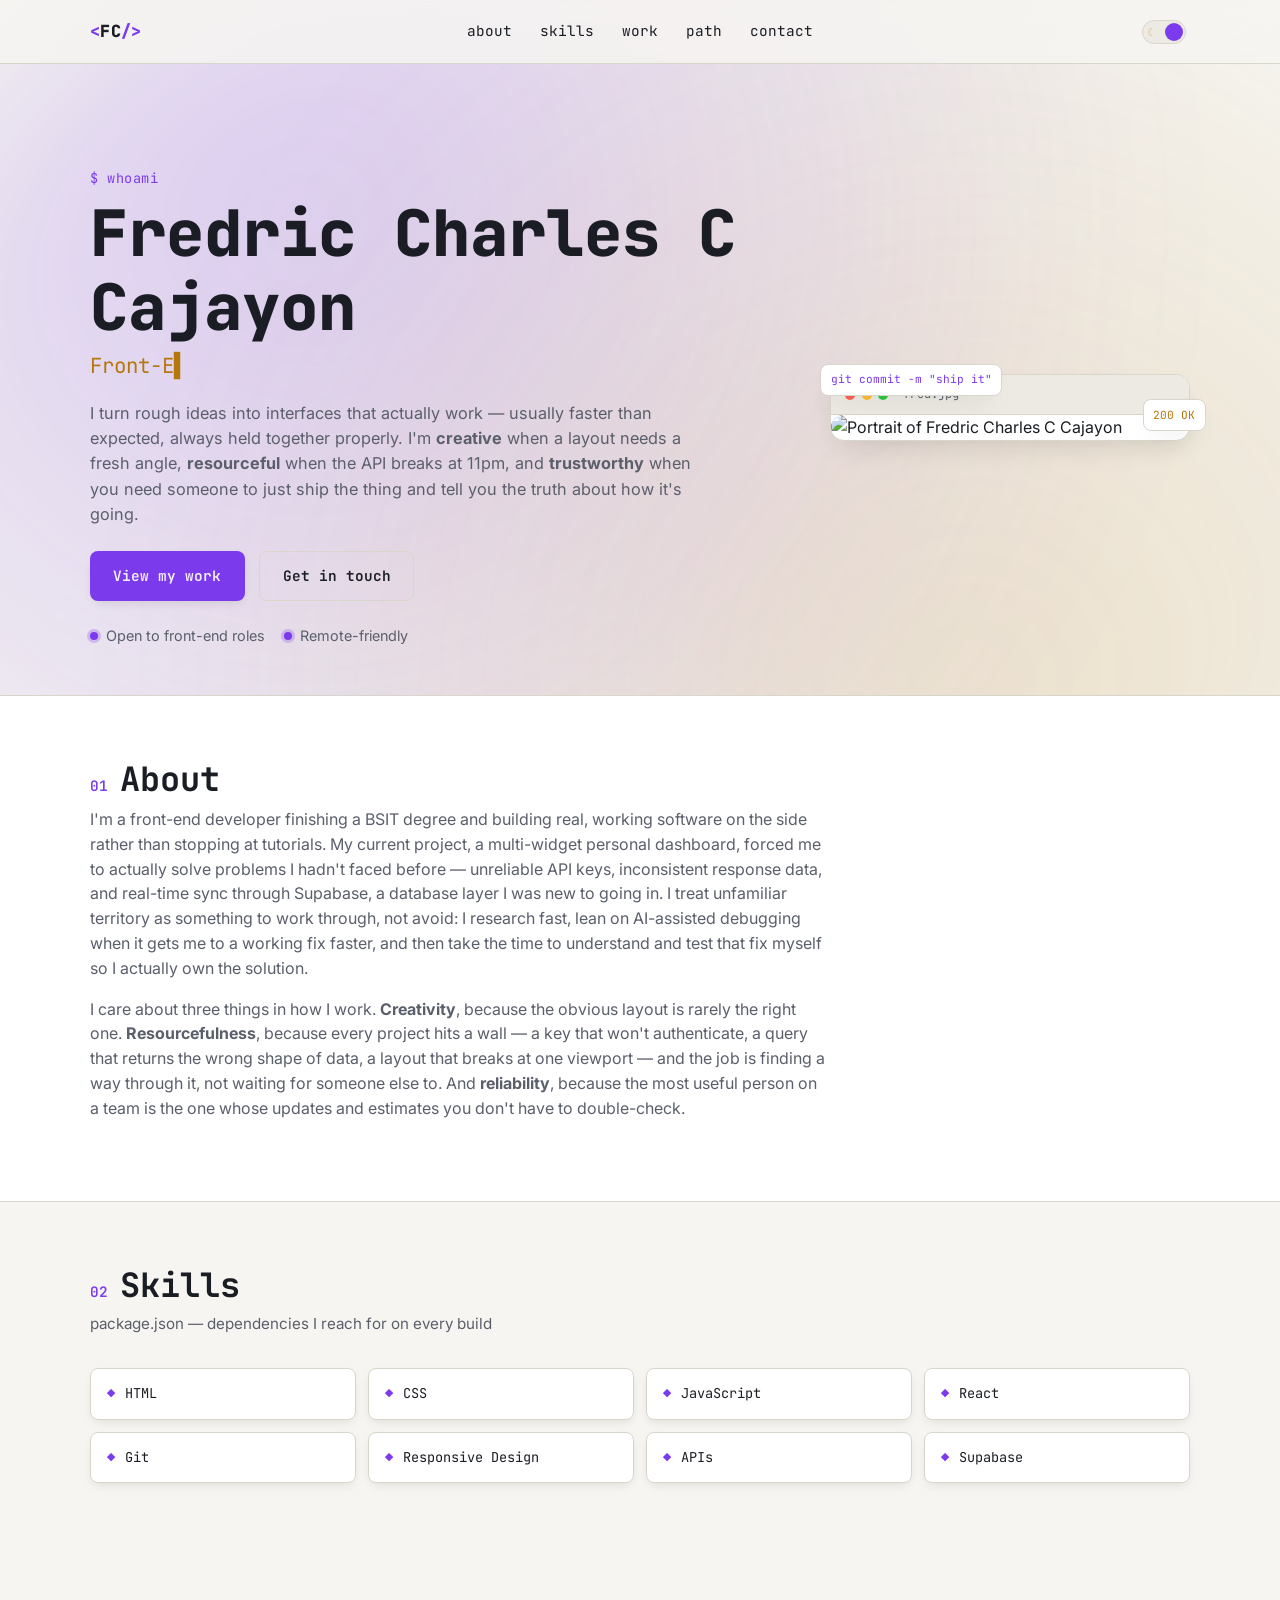
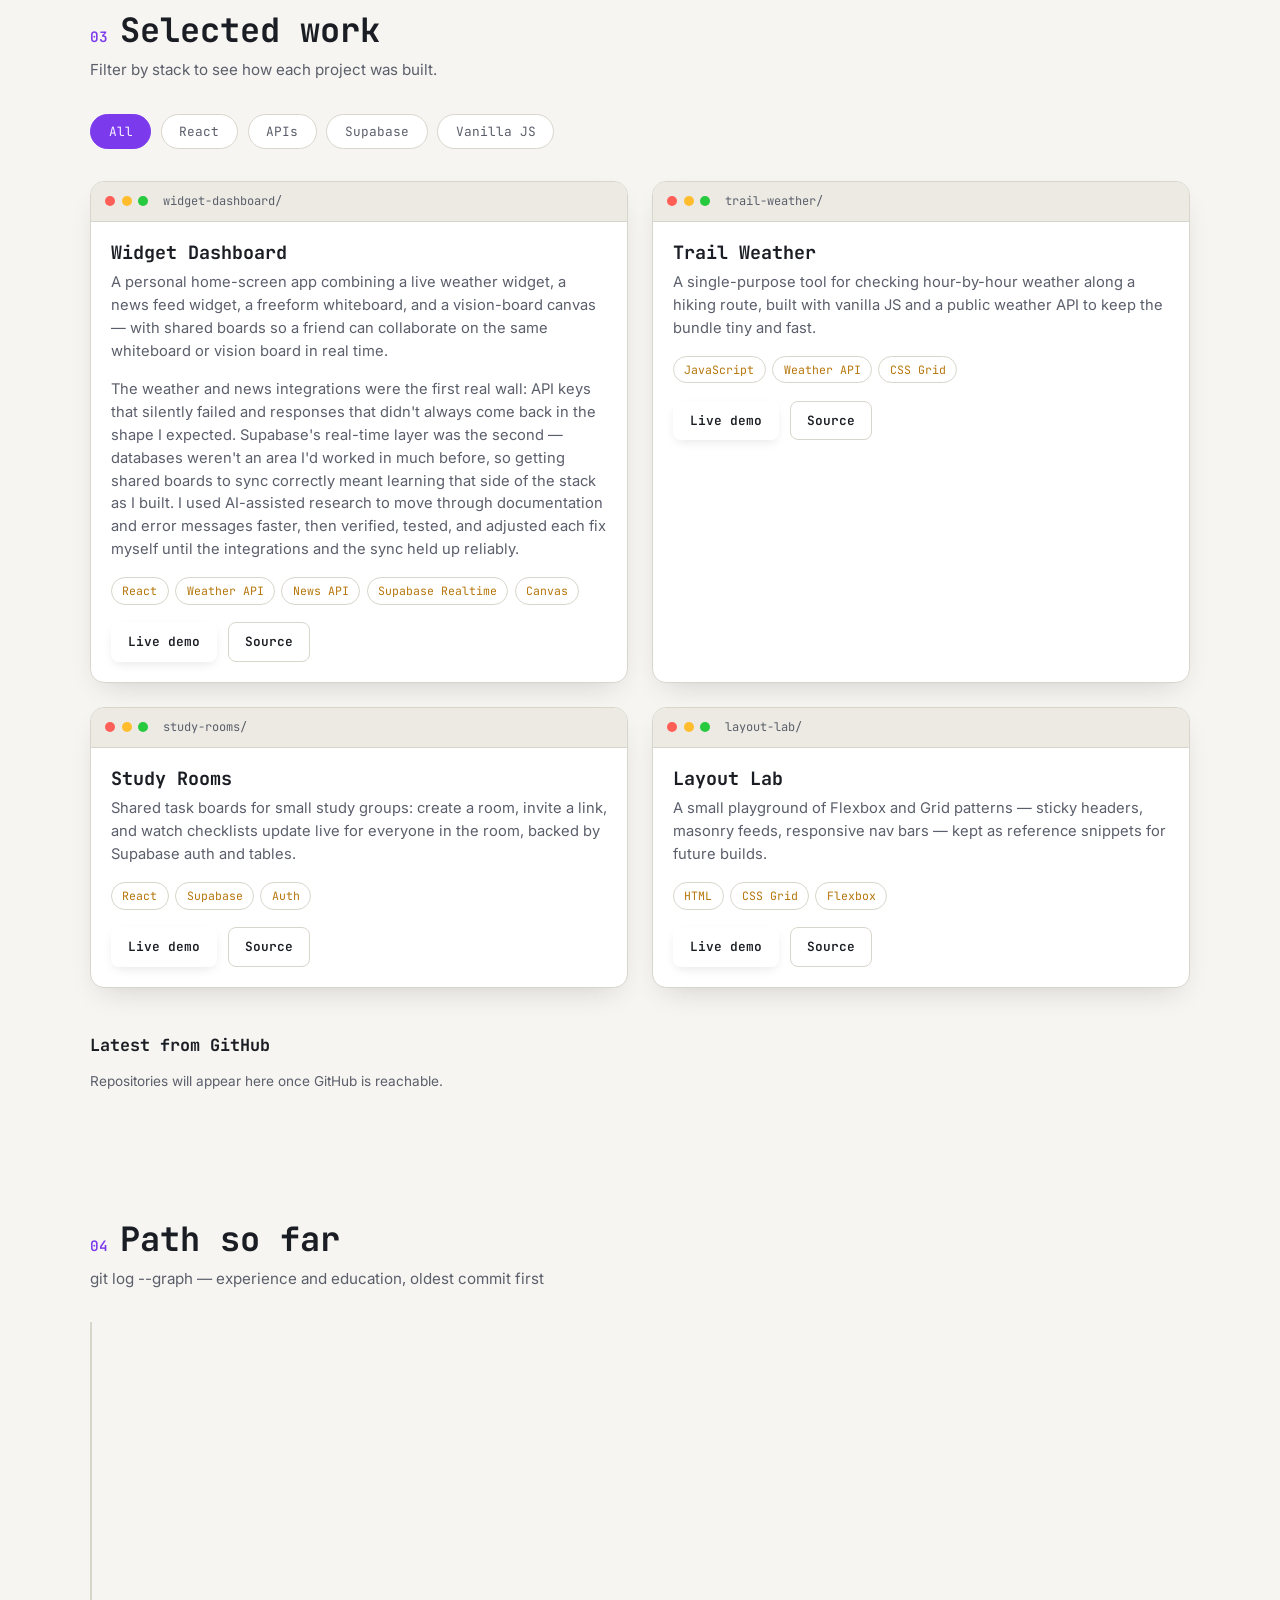
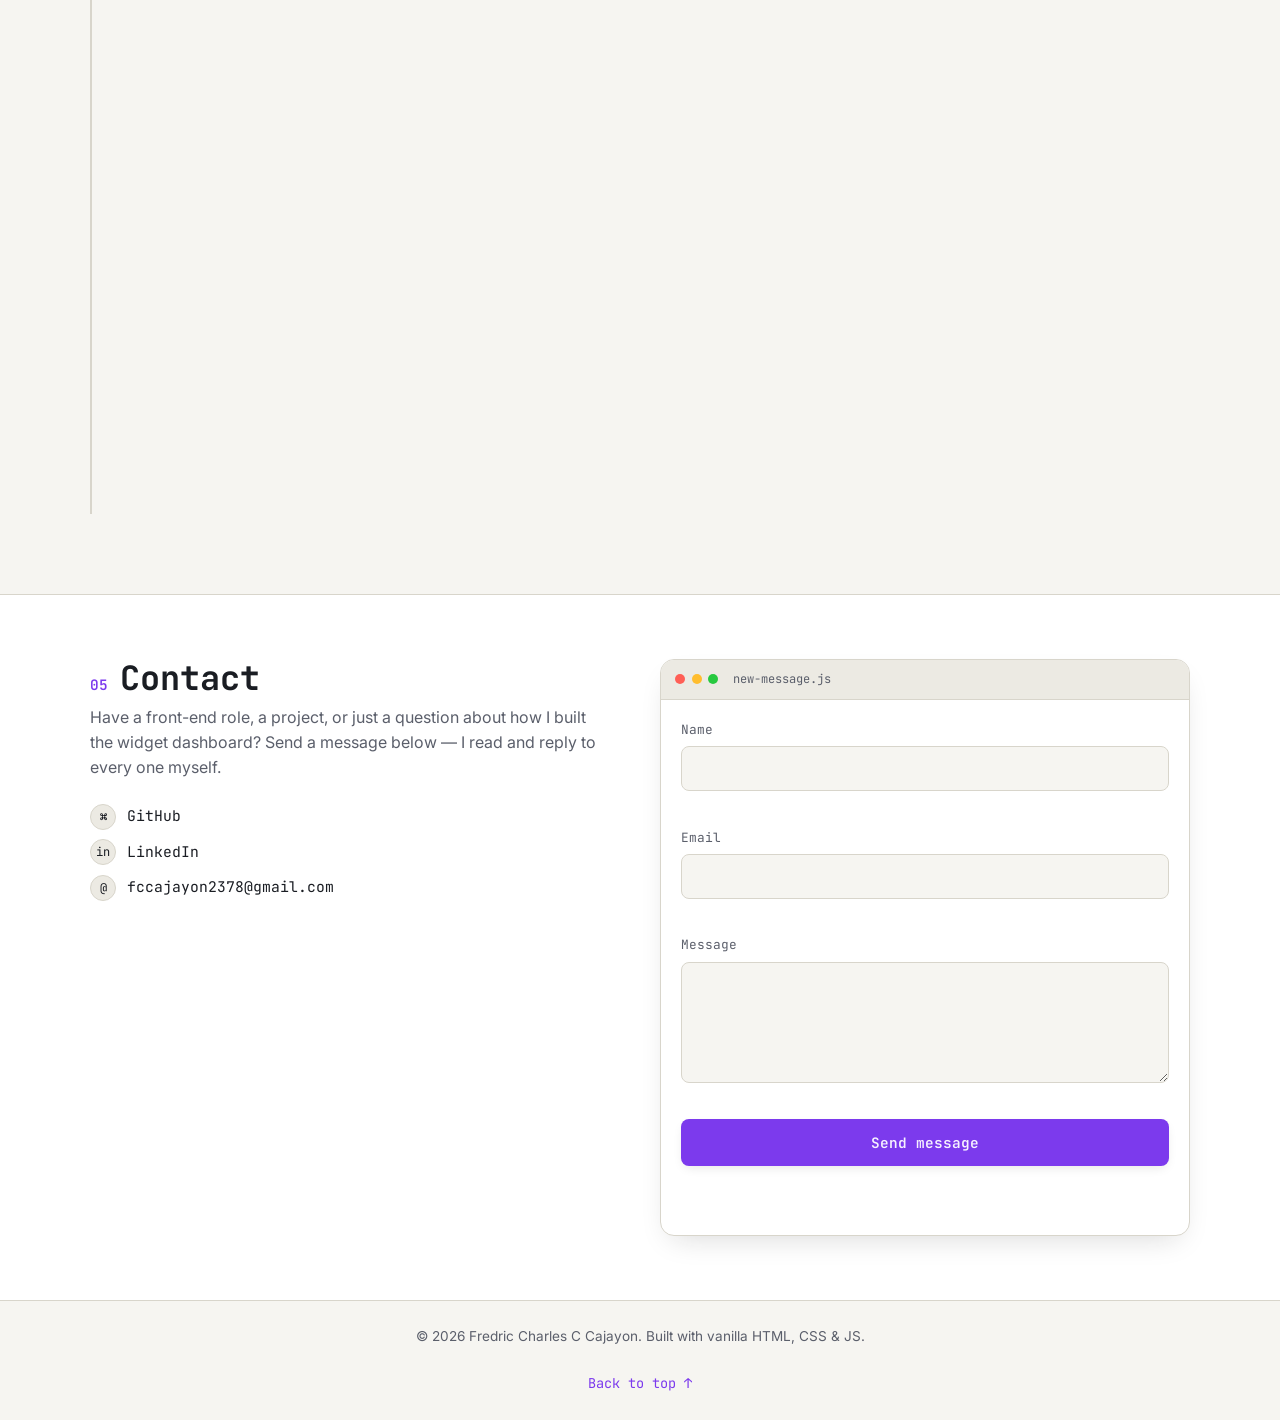
==== commit 75e1cfc2: "Add files via upload" ====
--- a/index.html
+++ b/index.html
@@ -1,429 +1,381 @@
-<!DOCTYPE html>
-<html lang="en-US">
-<head><meta charset="UTF-8">
-
-<meta name="viewport" content="width=device-width, initial-scale=1">
-	<link rel="profile" href="https://gmpg.org/xfn/11"> 
-	<title>Theatre Artist – Theatre Artist Website</title>
-<meta name="robots" content="max-image-preview:large">
-<link rel="dns-prefetch" href="//fonts.googleapis.com">
-<link rel="alternate" type="application/rss+xml" title="Theatre Artist » Feed" href="./feed/index.html">
-<link rel="alternate" type="application/rss+xml" title="Theatre Artist » Comments Feed" href="./comments/feed/index.html">
-<link rel="alternate" title="oEmbed (JSON)" type="application/json+oembed" href="./wp-json/oembed/1.0/embed/index.html?url=.%2F%2F">
-<link rel="alternate" title="oEmbed (XML)" type="text/xml+oembed" href="./wp-json/oembed/1.0/embed/index.html?url=.%2F%2F&amp;format=xml">
-<style id="wp-img-auto-sizes-contain-inline-css">
-img:is([sizes=auto i],[sizes^="auto," i]){contain-intrinsic-size:3000px 1500px}
-/*# sourceURL=wp-img-auto-sizes-contain-inline-css */
-</style>
-<link rel="stylesheet" id="astra-theme-css-css" href="./wp-content/themes/astra/assets/css/minified/main.min.css?ver=4.12.3" media="all">
-<style id="astra-theme-css-inline-css">
-:root{--ast-post-nav-space:0;--ast-container-default-xlg-padding:6.67em;--ast-container-default-lg-padding:5.67em;--ast-container-default-slg-padding:4.34em;--ast-container-default-md-padding:3.34em;--ast-container-default-sm-padding:6.67em;--ast-container-default-xs-padding:2.4em;--ast-container-default-xxs-padding:1.4em;--ast-code-block-background:#EEEEEE;--ast-comment-inputs-background:#FAFAFA;--ast-normal-container-width:1484px;--ast-narrow-container-width:750px;--ast-blog-title-font-weight:normal;--ast-blog-meta-weight:inherit;--ast-global-color-primary:var(--ast-global-color-5);--ast-global-color-secondary:var(--ast-global-color-4);--ast-global-color-alternate-background:var(--ast-global-color-7);--ast-global-color-subtle-background:var(--ast-global-color-6);--ast-bg-style-guide:var( --ast-global-color-secondary,--ast-global-color-5 );--ast-shadow-style-guide:0px 0px 4px 0 #00000057;--ast-global-dark-bg-style:#fff;--ast-global-dark-lfs:#fbfbfb;--ast-widget-bg-color:#fafafa;--ast-wc-container-head-bg-color:#fbfbfb;--ast-title-layout-bg:#eeeeee;--ast-search-border-color:#e7e7e7;--ast-lifter-hover-bg:#e6e6e6;--ast-gallery-block-color:#000;--srfm-color-input-label:var(--ast-global-color-2);}html{font-size:100%;}a,.page-title{color:var(--ast-global-color-2);}a:hover,a:focus{color:var(--ast-global-color-1);}body,button,input,select,textarea,.ast-button,.ast-custom-button{font-family:'Open Sans',sans-serif;font-weight:400;font-size:16px;font-size:1rem;line-height:var(--ast-body-line-height,1.65em);}blockquote{color:var(--ast-global-color-3);}p,.entry-content p{margin-bottom:1em;}h1,h2,h3,h4,h5,h6,.entry-content :where(h1,h2,h3,h4,h5,h6),.site-title,.site-title a{font-family:'Playfair Display',serif;font-weight:400;line-height:1.2em;text-transform:uppercase;}.ast-site-identity .site-title a{color:var(--ast-global-color-2);}.site-title{font-size:35px;font-size:2.1875rem;display:none;}header .custom-logo-link img{max-width:72px;width:72px;}.astra-logo-svg{width:72px;}.site-header .site-description{font-size:15px;font-size:0.9375rem;display:none;}.entry-title{font-size:26px;font-size:1.625rem;}.archive .ast-article-post .ast-article-inner,.blog .ast-article-post .ast-article-inner,.archive .ast-article-post .ast-article-inner:hover,.blog .ast-article-post .ast-article-inner:hover{overflow:hidden;}h1,.entry-content :where(h1){font-size:54px;font-size:3.375rem;font-family:'Playfair Display',serif;line-height:1.4em;text-transform:uppercase;}h2,.entry-content :where(h2){font-size:42px;font-size:2.625rem;font-family:'Playfair Display',serif;line-height:1.3em;text-transform:uppercase;}h3,.entry-content :where(h3){font-size:36px;font-size:2.25rem;font-family:'Playfair Display',serif;line-height:1.3em;text-transform:uppercase;}h4,.entry-content :where(h4){font-size:25px;font-size:1.5625rem;line-height:1.2em;font-family:'Playfair Display',serif;text-transform:uppercase;}h5,.entry-content :where(h5){font-size:20px;font-size:1.25rem;line-height:1.2em;font-family:'Playfair Display',serif;text-transform:uppercase;}h6,.entry-content :where(h6){font-size:15px;font-size:0.9375rem;line-height:1.25em;font-family:'Playfair Display',serif;text-transform:uppercase;}::selection{background-color:var(--ast-global-color-0);color:#ffffff;}body,h1,h2,h3,h4,h5,h6,.entry-title a,.entry-content :where(h1,h2,h3,h4,h5,h6){color:var(--ast-global-color-3);}.tagcloud a:hover,.tagcloud a:focus,.tagcloud a.current-item{color:#000000;border-color:var(--ast-global-color-2);background-color:var(--ast-global-color-2);}input:focus,input[type="text"]:focus,input[type="email"]:focus,input[type="url"]:focus,input[type="password"]:focus,input[type="reset"]:focus,input[type="search"]:focus,textarea:focus{border-color:var(--ast-global-color-2);}input[type="radio"]:checked,input[type=reset],input[type="checkbox"]:checked,input[type="checkbox"]:hover:checked,input[type="checkbox"]:focus:checked,input[type=range]::-webkit-slider-thumb{border-color:var(--ast-global-color-2);background-color:var(--ast-global-color-2);box-shadow:none;}.site-footer a:hover + .post-count,.site-footer a:focus + .post-count{background:var(--ast-global-color-2);border-color:var(--ast-global-color-2);}.single .nav-links .nav-previous,.single .nav-links .nav-next{color:var(--ast-global-color-2);}.entry-meta,.entry-meta *{line-height:1.45;color:var(--ast-global-color-2);}.entry-meta a:not(.ast-button):hover,.entry-meta a:not(.ast-button):hover *,.entry-meta a:not(.ast-button):focus,.entry-meta a:not(.ast-button):focus *,.page-links > .page-link,.page-links .page-link:hover,.post-navigation a:hover{color:var(--ast-global-color-1);}#cat option,.secondary .calendar_wrap thead a,.secondary .calendar_wrap thead a:visited{color:var(--ast-global-color-2);}.secondary .calendar_wrap #today,.ast-progress-val span{background:var(--ast-global-color-2);}.secondary a:hover + .post-count,.secondary a:focus + .post-count{background:var(--ast-global-color-2);border-color:var(--ast-global-color-2);}.calendar_wrap #today > a{color:#000000;}.page-links .page-link,.single .post-navigation a{color:var(--ast-global-color-2);}.ast-search-menu-icon .search-form button.search-submit{padding:0 4px;}.ast-search-menu-icon form.search-form{padding-right:0;}.ast-header-search .ast-search-menu-icon.ast-dropdown-active .search-form,.ast-header-search .ast-search-menu-icon.ast-dropdown-active .search-field:focus{transition:all 0.2s;}.search-form input.search-field:focus{outline:none;}.ast-mobile-header-content .ast-builder-layout-element:not(.ast-builder-menu):not(.ast-header-divider-element),.ast-mobile-popup-content .ast-builder-layout-element:not(.ast-builder-menu):not(.ast-header-divider-element){padding:15px 20px;}.wp-block-latest-posts > li > a{color:var(--ast-global-color-2);}.widget-title,.widget .wp-block-heading{font-size:22px;font-size:1.375rem;color:var(--ast-global-color-3);}.ast-search-menu-icon.slide-search a:focus-visible:focus-visible,.astra-search-icon:focus-visible,#close:focus-visible,a:focus-visible,.ast-menu-toggle:focus-visible,.site .skip-link:focus-visible,.wp-block-loginout input:focus-visible,.wp-block-search.wp-block-search__button-inside .wp-block-search__inside-wrapper,.ast-header-navigation-arrow:focus-visible,.ast-orders-table__row .ast-orders-table__cell:focus-visible,a#ast-apply-coupon:focus-visible,#ast-apply-coupon:focus-visible,#close:focus-visible,.button.search-submit:focus-visible,#search_submit:focus,.normal-search:focus-visible,.ast-header-account-wrap:focus-visible,.astra-cart-drawer-close:focus,.ast-single-variation:focus,.ast-button:focus,.ast-builder-button-wrap:has(.ast-custom-button-link:focus),.ast-builder-button-wrap .ast-custom-button-link:focus{outline-style:dotted;outline-color:inherit;outline-width:thin;}input:focus,input[type="text"]:focus,input[type="email"]:focus,input[type="url"]:focus,input[type="password"]:focus,input[type="reset"]:focus,input[type="search"]:focus,input[type="number"]:focus,textarea:focus,.wp-block-search__input:focus,[data-section="section-header-mobile-trigger"] .ast-button-wrap .ast-mobile-menu-trigger-minimal:focus,.ast-mobile-popup-drawer.active .menu-toggle-close:focus,#ast-scroll-top:focus,#coupon_code:focus,#ast-coupon-code:focus{border-style:dotted;border-color:inherit;border-width:thin;}input{outline:none;}body .ast-oembed-container *{position:absolute;top:0;width:100%;height:100%;left:0;}body .wp-block-embed-pocket-casts .ast-oembed-container *{position:unset;}.ast-single-post-featured-section + article {margin-top: 2em;}.site-content .ast-single-post-featured-section img {width: 100%;overflow: hidden;object-fit: cover;}.site > .ast-single-related-posts-container {margin-top: 0;}@media (min-width: 922px) {.ast-desktop .ast-container--narrow {max-width: var(--ast-narrow-container-width);margin: 0 auto;}}.ast-page-builder-template .hentry {margin: 0;}.ast-page-builder-template .site-content > .ast-container {max-width: 100%;padding: 0;}.ast-page-builder-template .site .site-content #primary {padding: 0;margin: 0;}.ast-page-builder-template .no-results {text-align: center;margin: 4em auto;}.ast-page-builder-template .ast-pagination {padding: 2em;}.ast-page-builder-template .entry-header.ast-no-title.ast-no-thumbnail {margin-top: 0;}.ast-page-builder-template .entry-header.ast-header-without-markup {margin-top: 0;margin-bottom: 0;}.ast-page-builder-template .entry-header.ast-no-title.ast-no-meta {margin-bottom: 0;}.ast-page-builder-template.single .post-navigation {padding-bottom: 2em;}.ast-page-builder-template.single-post .site-content > .ast-container {max-width: 100%;}.ast-page-builder-template .entry-header {margin-top: 4em;margin-left: auto;margin-right: auto;padding-left: 20px;padding-right: 20px;}.single.ast-page-builder-template .entry-header {padding-left: 20px;padding-right: 20px;}.ast-page-builder-template .ast-archive-description {margin: 4em auto 0;padding-left: 20px;padding-right: 20px;}.ast-page-builder-template.ast-no-sidebar .entry-content .alignwide {margin-left: 0;margin-right: 0;}@media (max-width:921.9px){#ast-desktop-header{display:none;}}@media (min-width:922px){#ast-mobile-header{display:none;}}.wp-block-buttons.aligncenter{justify-content:center;}@media (max-width:921px){.ast-theme-transparent-header #primary,.ast-theme-transparent-header #secondary{padding:0;}}@media (max-width:921px){.ast-plain-container.ast-no-sidebar #primary{padding:0;}}.ast-plain-container.ast-no-sidebar #primary{margin-top:0;margin-bottom:0;}.wp-block-buttons .wp-block-button.is-style-outline .wp-block-button__link.wp-element-button,.ast-outline-button,.wp-block-uagb-buttons-child .uagb-buttons-repeater.ast-outline-button{border-color:var(--ast-global-color-2);border-top-width:2px;border-right-width:2px;border-bottom-width:2px;border-left-width:2px;font-family:'Montserrat',sans-serif;font-weight:600;font-size:13px;font-size:0.8125rem;line-height:1em;border-top-left-radius:0px;border-top-right-radius:0px;border-bottom-right-radius:0px;border-bottom-left-radius:0px;}.wp-block-button.is-style-outline .wp-block-button__link:hover,.wp-block-buttons .wp-block-button.is-style-outline .wp-block-button__link:focus,.wp-block-buttons .wp-block-button.is-style-outline > .wp-block-button__link:not(.has-text-color):hover,.wp-block-buttons .wp-block-button.wp-block-button__link.is-style-outline:not(.has-text-color):hover,.ast-outline-button:hover,.ast-outline-button:focus,.wp-block-uagb-buttons-child .uagb-buttons-repeater.ast-outline-button:hover,.wp-block-uagb-buttons-child .uagb-buttons-repeater.ast-outline-button:focus{background-color:var(--ast-global-color-2);border-color:var(--ast-global-color-2);}.wp-block-button .wp-block-button__link.wp-element-button.is-style-outline:not(.has-background),.wp-block-button.is-style-outline>.wp-block-button__link.wp-element-button:not(.has-background),.ast-outline-button{background-color:rgba(0,0,0,0);}@media (max-width:921px){.wp-block-buttons .wp-block-button.is-style-outline .wp-block-button__link.wp-element-button,.ast-outline-button,.wp-block-uagb-buttons-child .uagb-buttons-repeater.ast-outline-button{font-size:12px;font-size:0.75rem;}}@media (max-width:544px){.wp-block-buttons .wp-block-button.is-style-outline .wp-block-button__link.wp-element-button,.ast-outline-button,.wp-block-uagb-buttons-child .uagb-buttons-repeater.ast-outline-button{font-size:11px;font-size:0.6875rem;}}.entry-content[data-ast-blocks-layout] > figure{margin-bottom:1em;}@media (max-width:921px){.ast-left-sidebar #content > .ast-container{display:flex;flex-direction:column-reverse;width:100%;}.ast-separate-container .ast-article-post,.ast-separate-container .ast-article-single{padding:1.5em 2.14em;}.ast-author-box img.avatar{margin:20px 0 0 0;}}@media (min-width:922px){.ast-separate-container.ast-right-sidebar #primary,.ast-separate-container.ast-left-sidebar #primary{border:0;}.search-no-results.ast-separate-container #primary{margin-bottom:4em;}}.elementor-widget-button .elementor-button{border-style:solid;text-decoration:none;border-top-width:1px;border-right-width:1px;border-left-width:1px;border-bottom-width:1px;}body .elementor-button.elementor-size-sm,body .elementor-button.elementor-size-xs,body .elementor-button.elementor-size-md,body .elementor-button.elementor-size-lg,body .elementor-button.elementor-size-xl,body .elementor-button{border-top-left-radius:0px;border-top-right-radius:0px;border-bottom-right-radius:0px;border-bottom-left-radius:0px;padding-top:15px;padding-right:23px;padding-bottom:15px;padding-left:23px;}@media (max-width:921px){.elementor-widget-button .elementor-button.elementor-size-sm,.elementor-widget-button .elementor-button.elementor-size-xs,.elementor-widget-button .elementor-button.elementor-size-md,.elementor-widget-button .elementor-button.elementor-size-lg,.elementor-widget-button .elementor-button.elementor-size-xl,.elementor-widget-button .elementor-button{padding-top:13px;padding-right:21px;padding-bottom:13px;padding-left:21px;}}@media (max-width:544px){.elementor-widget-button .elementor-button.elementor-size-sm,.elementor-widget-button .elementor-button.elementor-size-xs,.elementor-widget-button .elementor-button.elementor-size-md,.elementor-widget-button .elementor-button.elementor-size-lg,.elementor-widget-button .elementor-button.elementor-size-xl,.elementor-widget-button .elementor-button{padding-top:11px;padding-right:19px;padding-bottom:11px;padding-left:19px;}}.elementor-widget-button .elementor-button{border-color:var(--ast-global-color-2);background-color:rgba(0,0,0,0);}.elementor-widget-button .elementor-button:hover,.elementor-widget-button .elementor-button:focus{color:var(--ast-global-color-4);background-color:var(--ast-global-color-2);border-color:var(--ast-global-color-2);}.wp-block-button .wp-block-button__link ,.elementor-widget-button .elementor-button,.elementor-widget-button .elementor-button:visited{color:var(--ast-global-color-2);}.elementor-widget-button .elementor-button{font-family:'Montserrat',sans-serif;font-weight:600;font-size:13px;font-size:0.8125rem;line-height:1em;text-transform:uppercase;letter-spacing:2px;}body .elementor-button.elementor-size-sm,body .elementor-button.elementor-size-xs,body .elementor-button.elementor-size-md,body .elementor-button.elementor-size-lg,body .elementor-button.elementor-size-xl,body .elementor-button{font-size:13px;font-size:0.8125rem;}.wp-block-button .wp-block-button__link:hover,.wp-block-button .wp-block-button__link:focus{color:var(--ast-global-color-4);background-color:var(--ast-global-color-2);border-color:var(--ast-global-color-2);}.elementor-widget-heading h1.elementor-heading-title{line-height:1.4em;}.elementor-widget-heading h2.elementor-heading-title{line-height:1.3em;}.elementor-widget-heading h3.elementor-heading-title{line-height:1.3em;}.elementor-widget-heading h4.elementor-heading-title{line-height:1.2em;}.elementor-widget-heading h5.elementor-heading-title{line-height:1.2em;}.elementor-widget-heading h6.elementor-heading-title{line-height:1.25em;}.wp-block-button .wp-block-button__link,.wp-block-search .wp-block-search__button,body .wp-block-file .wp-block-file__button{border-style:solid;border-top-width:1px;border-right-width:1px;border-left-width:1px;border-bottom-width:1px;border-color:var(--ast-global-color-2);background-color:rgba(0,0,0,0);color:var(--ast-global-color-2);font-family:'Montserrat',sans-serif;font-weight:600;line-height:1em;text-transform:uppercase;letter-spacing:2px;font-size:13px;font-size:0.8125rem;border-top-left-radius:0px;border-top-right-radius:0px;border-bottom-right-radius:0px;border-bottom-left-radius:0px;padding-top:15px;padding-right:23px;padding-bottom:15px;padding-left:23px;}@media (max-width:921px){.wp-block-button .wp-block-button__link,.wp-block-search .wp-block-search__button,body .wp-block-file .wp-block-file__button{font-size:12px;font-size:0.75rem;padding-top:13px;padding-right:21px;padding-bottom:13px;padding-left:21px;}}@media (max-width:544px){.wp-block-button .wp-block-button__link,.wp-block-search .wp-block-search__button,body .wp-block-file .wp-block-file__button{font-size:11px;font-size:0.6875rem;padding-top:11px;padding-right:19px;padding-bottom:11px;padding-left:19px;}}.menu-toggle,button,.ast-button,.ast-custom-button,.button,input#submit,input[type="button"],input[type="submit"],input[type="reset"],form[CLASS*="wp-block-search__"].wp-block-search .wp-block-search__inside-wrapper .wp-block-search__button,body .wp-block-file .wp-block-file__button{border-style:solid;border-top-width:1px;border-right-width:1px;border-left-width:1px;border-bottom-width:1px;color:var(--ast-global-color-2);border-color:var(--ast-global-color-2);background-color:rgba(0,0,0,0);padding-top:15px;padding-right:23px;padding-bottom:15px;padding-left:23px;font-family:'Montserrat',sans-serif;font-weight:600;font-size:13px;font-size:0.8125rem;line-height:1em;text-transform:uppercase;letter-spacing:2px;border-top-left-radius:0px;border-top-right-radius:0px;border-bottom-right-radius:0px;border-bottom-left-radius:0px;}button:focus,.menu-toggle:hover,button:hover,.ast-button:hover,.ast-custom-button:hover .button:hover,.ast-custom-button:hover ,input[type=reset]:hover,input[type=reset]:focus,input#submit:hover,input#submit:focus,input[type="button"]:hover,input[type="button"]:focus,input[type="submit"]:hover,input[type="submit"]:focus,form[CLASS*="wp-block-search__"].wp-block-search .wp-block-search__inside-wrapper .wp-block-search__button:hover,form[CLASS*="wp-block-search__"].wp-block-search .wp-block-search__inside-wrapper .wp-block-search__button:focus,body .wp-block-file .wp-block-file__button:hover,body .wp-block-file .wp-block-file__button:focus{color:var(--ast-global-color-4);background-color:var(--ast-global-color-2);border-color:var(--ast-global-color-2);}@media (max-width:921px){.menu-toggle,button,.ast-button,.ast-custom-button,.button,input#submit,input[type="button"],input[type="submit"],input[type="reset"],form[CLASS*="wp-block-search__"].wp-block-search .wp-block-search__inside-wrapper .wp-block-search__button,body .wp-block-file .wp-block-file__button{padding-top:13px;padding-right:21px;padding-bottom:13px;padding-left:21px;font-size:12px;font-size:0.75rem;}}@media (max-width:544px){.menu-toggle,button,.ast-button,.ast-custom-button,.button,input#submit,input[type="button"],input[type="submit"],input[type="reset"],form[CLASS*="wp-block-search__"].wp-block-search .wp-block-search__inside-wrapper .wp-block-search__button,body .wp-block-file .wp-block-file__button{padding-top:11px;padding-right:19px;padding-bottom:11px;padding-left:19px;font-size:11px;font-size:0.6875rem;}}@media (max-width:921px){.menu-toggle,button,.ast-button,.button,input#submit,input[type="button"],input[type="submit"],input[type="reset"]{font-size:12px;font-size:0.75rem;}.ast-mobile-header-stack .main-header-bar .ast-search-menu-icon{display:inline-block;}.ast-header-break-point.ast-header-custom-item-outside .ast-mobile-header-stack .main-header-bar .ast-search-icon{margin:0;}.ast-comment-avatar-wrap img{max-width:2.5em;}.ast-comment-meta{padding:0 1.8888em 1.3333em;}.ast-separate-container .ast-comment-list li.depth-1{padding:1.5em 2.14em;}.ast-separate-container .comment-respond{padding:2em 2.14em;}}@media (min-width:544px){.ast-container{max-width:100%;}}@media (max-width:544px){.ast-separate-container .ast-article-post,.ast-separate-container .ast-article-single,.ast-separate-container .comments-title,.ast-separate-container .ast-archive-description{padding:1.5em 1em;}.ast-separate-container #content .ast-container{padding-left:0.54em;padding-right:0.54em;}.ast-separate-container .ast-comment-list .bypostauthor{padding:.5em;}.ast-search-menu-icon.ast-dropdown-active .search-field{width:170px;}.menu-toggle,button,.ast-button,.button,input#submit,input[type="button"],input[type="submit"],input[type="reset"]{font-size:11px;font-size:0.6875rem;}} #ast-mobile-header .ast-site-header-cart-li a{pointer-events:none;}body,.ast-separate-container{background-color:var(--ast-global-color-5);background-image:none;}@media (max-width:921px){.widget-title{font-size:22px;font-size:1.375rem;}body,button,input,select,textarea,.ast-button,.ast-custom-button{font-size:16px;font-size:1rem;}#secondary,#secondary button,#secondary input,#secondary select,#secondary textarea{font-size:16px;font-size:1rem;}.site-title{display:none;}.site-header .site-description{display:none;}h1,.entry-content :where(h1){font-size:45px;}h2,.entry-content :where(h2){font-size:32px;}h3,.entry-content :where(h3){font-size:26px;}h4,.entry-content :where(h4){font-size:22px;font-size:1.375rem;}h5,.entry-content :where(h5){font-size:18px;font-size:1.125rem;}h6,.entry-content :where(h6){font-size:15px;font-size:0.9375rem;}.astra-logo-svg{width:68px;}header .custom-logo-link img,.ast-header-break-point .site-logo-img .custom-mobile-logo-link img{max-width:68px;width:68px;}}@media (max-width:544px){.widget-title{font-size:22px;font-size:1.375rem;}body,button,input,select,textarea,.ast-button,.ast-custom-button{font-size:16px;font-size:1rem;}#secondary,#secondary button,#secondary input,#secondary select,#secondary textarea{font-size:16px;font-size:1rem;}.site-title{display:none;}.site-header .site-description{display:none;}h1,.entry-content :where(h1){font-size:32px;}h2,.entry-content :where(h2){font-size:28px;}h3,.entry-content :where(h3){font-size:22px;}h4,.entry-content :where(h4){font-size:20px;font-size:1.25rem;}h5,.entry-content :where(h5){font-size:20px;font-size:1.25rem;}h6,.entry-content :where(h6){font-size:15px;font-size:0.9375rem;}header .custom-logo-link img,.ast-header-break-point .site-branding img,.ast-header-break-point .custom-logo-link img{max-width:64px;width:64px;}.astra-logo-svg{width:64px;}.ast-header-break-point .site-logo-img .custom-mobile-logo-link img{max-width:64px;}}@media (max-width:544px){html{font-size:100%;}}@media (min-width:922px){.ast-container{max-width:1524px;}}@media (min-width:922px){.site-content .ast-container{display:flex;}}@media (max-width:921px){.site-content .ast-container{flex-direction:column;}}@media (min-width:922px){.blog .site-content > .ast-container,.archive .site-content > .ast-container,.search .site-content > .ast-container{max-width:1000px;}}@media (min-width:922px){.main-header-menu .sub-menu .menu-item.ast-left-align-sub-menu:hover > .sub-menu,.main-header-menu .sub-menu .menu-item.ast-left-align-sub-menu.focus > .sub-menu{margin-left:-0px;}}.ast-theme-transparent-header .ast-header-social-wrap .ast-social-color-type-custom .ast-builder-social-element svg{fill:var(--ast-global-color-2);}.ast-theme-transparent-header .ast-header-social-wrap .ast-social-color-type-custom .ast-builder-social-element .social-item-label{color:var(--ast-global-color-2);}.ast-theme-transparent-header [data-section="section-header-mobile-trigger"] .ast-button-wrap .mobile-menu-toggle-icon .ast-mobile-svg{fill:#000000;}.ast-theme-transparent-header [data-section="section-header-mobile-trigger"] .ast-button-wrap .mobile-menu-wrap .mobile-menu{color:#000000;}.ast-theme-transparent-header [data-section="section-header-mobile-trigger"] .ast-button-wrap .ast-mobile-menu-trigger-fill{background:#e4cb86;}.ast-theme-transparent-header [data-section="section-header-mobile-trigger"] .ast-button-wrap .ast-mobile-menu-trigger-fill,.ast-theme-transparent-header [data-section="section-header-mobile-trigger"] .ast-button-wrap .ast-mobile-menu-trigger-minimal{color:#000000;border:none;}.site .comments-area{padding-bottom:3em;}.wp-block-file {display: flex;align-items: center;flex-wrap: wrap;justify-content: space-between;}.wp-block-pullquote {border: none;}.wp-block-pullquote blockquote::before {content: "\201D";font-family: "Helvetica",sans-serif;display: flex;transform: rotate( 180deg );font-size: 6rem;font-style: normal;line-height: 1;font-weight: bold;align-items: center;justify-content: center;}.has-text-align-right > blockquote::before {justify-content: flex-start;}.has-text-align-left > blockquote::before {justify-content: flex-end;}figure.wp-block-pullquote.is-style-solid-color blockquote {max-width: 100%;text-align: inherit;}:root {--wp--custom--ast-default-block-top-padding: 3em;--wp--custom--ast-default-block-right-padding: 3em;--wp--custom--ast-default-block-bottom-padding: 3em;--wp--custom--ast-default-block-left-padding: 3em;--wp--custom--ast-container-width: 1484px;--wp--custom--ast-content-width-size: 1484px;--wp--custom--ast-wide-width-size: calc(1484px + var(--wp--custom--ast-default-block-left-padding) + var(--wp--custom--ast-default-block-right-padding));}.ast-narrow-container {--wp--custom--ast-content-width-size: 750px;--wp--custom--ast-wide-width-size: 750px;}@media(max-width: 921px) {:root {--wp--custom--ast-default-block-top-padding: 3em;--wp--custom--ast-default-block-right-padding: 2em;--wp--custom--ast-default-block-bottom-padding: 3em;--wp--custom--ast-default-block-left-padding: 2em;}}@media(max-width: 544px) {:root {--wp--custom--ast-default-block-top-padding: 3em;--wp--custom--ast-default-block-right-padding: 1.5em;--wp--custom--ast-default-block-bottom-padding: 3em;--wp--custom--ast-default-block-left-padding: 1.5em;}}.entry-content > .wp-block-group,.entry-content > .wp-block-cover,.entry-content > .wp-block-columns {padding-top: var(--wp--custom--ast-default-block-top-padding);padding-right: var(--wp--custom--ast-default-block-right-padding);padding-bottom: var(--wp--custom--ast-default-block-bottom-padding);padding-left: var(--wp--custom--ast-default-block-left-padding);}.ast-plain-container.ast-no-sidebar .entry-content > .alignfull,.ast-page-builder-template .ast-no-sidebar .entry-content > .alignfull {margin-left: calc( -50vw + 50%);margin-right: calc( -50vw + 50%);max-width: 100vw;width: 100vw;}.ast-plain-container.ast-no-sidebar .entry-content .alignfull .alignfull,.ast-page-builder-template.ast-no-sidebar .entry-content .alignfull .alignfull,.ast-plain-container.ast-no-sidebar .entry-content .alignfull .alignwide,.ast-page-builder-template.ast-no-sidebar .entry-content .alignfull .alignwide,.ast-plain-container.ast-no-sidebar .entry-content .alignwide .alignfull,.ast-page-builder-template.ast-no-sidebar .entry-content .alignwide .alignfull,.ast-plain-container.ast-no-sidebar .entry-content .alignwide .alignwide,.ast-page-builder-template.ast-no-sidebar .entry-content .alignwide .alignwide,.ast-plain-container.ast-no-sidebar .entry-content .wp-block-column .alignfull,.ast-page-builder-template.ast-no-sidebar .entry-content .wp-block-column .alignfull,.ast-plain-container.ast-no-sidebar .entry-content .wp-block-column .alignwide,.ast-page-builder-template.ast-no-sidebar .entry-content .wp-block-column .alignwide {margin-left: auto;margin-right: auto;width: 100%;}[data-ast-blocks-layout] .wp-block-separator:not(.is-style-dots) {height: 0;}[data-ast-blocks-layout] .wp-block-separator {margin: 20px auto;}[data-ast-blocks-layout] .wp-block-separator:not(.is-style-wide):not(.is-style-dots) {max-width: 100px;}[data-ast-blocks-layout] .wp-block-separator.has-background {padding: 0;}.entry-content[data-ast-blocks-layout] > * {max-width: var(--wp--custom--ast-content-width-size);margin-left: auto;margin-right: auto;}.entry-content[data-ast-blocks-layout] > .alignwide {max-width: var(--wp--custom--ast-wide-width-size);}.entry-content[data-ast-blocks-layout] .alignfull {max-width: none;}.entry-content .wp-block-columns {margin-bottom: 0;}blockquote {margin: 1.5em;border-color: rgba(0,0,0,0.05);}.wp-block-quote:not(.has-text-align-right):not(.has-text-align-center) {border-left: 5px solid rgba(0,0,0,0.05);}.has-text-align-right > blockquote,blockquote.has-text-align-right {border-right: 5px solid rgba(0,0,0,0.05);}.has-text-align-left > blockquote,blockquote.has-text-align-left {border-left: 5px solid rgba(0,0,0,0.05);}.wp-block-site-tagline,.wp-block-latest-posts .read-more {margin-top: 15px;}.wp-block-loginout p label {display: block;}.wp-block-loginout p:not(.login-remember):not(.login-submit) input {width: 100%;}.wp-block-loginout input:focus {border-color: transparent;}.wp-block-loginout input:focus {outline: thin dotted;}.entry-content .wp-block-media-text .wp-block-media-text__content {padding: 0 0 0 8%;}.entry-content .wp-block-media-text.has-media-on-the-right .wp-block-media-text__content {padding: 0 8% 0 0;}.entry-content .wp-block-media-text.has-background .wp-block-media-text__content {padding: 8%;}.entry-content .wp-block-cover:not([class*="background-color"]):not(.has-text-color.has-link-color) .wp-block-cover__inner-container,.entry-content .wp-block-cover:not([class*="background-color"]) .wp-block-cover-image-text,.entry-content .wp-block-cover:not([class*="background-color"]) .wp-block-cover-text,.entry-content .wp-block-cover-image:not([class*="background-color"]) .wp-block-cover__inner-container,.entry-content .wp-block-cover-image:not([class*="background-color"]) .wp-block-cover-image-text,.entry-content .wp-block-cover-image:not([class*="background-color"]) .wp-block-cover-text {color: var(--ast-global-color-primary,var(--ast-global-color-5));}.wp-block-loginout .login-remember input {width: 1.1rem;height: 1.1rem;margin: 0 5px 4px 0;vertical-align: middle;}.wp-block-latest-posts > li > *:first-child,.wp-block-latest-posts:not(.is-grid) > li:first-child {margin-top: 0;}.entry-content > .wp-block-buttons,.entry-content > .wp-block-uagb-buttons {margin-bottom: 1.5em;}.wp-block-search__inside-wrapper .wp-block-search__input {padding: 0 10px;color: var(--ast-global-color-3);background: var(--ast-global-color-primary,var(--ast-global-color-5));border-color: var(--ast-border-color);}.wp-block-latest-posts .read-more {margin-bottom: 1.5em;}.wp-block-search__no-button .wp-block-search__inside-wrapper .wp-block-search__input {padding-top: 5px;padding-bottom: 5px;}.wp-block-latest-posts .wp-block-latest-posts__post-date,.wp-block-latest-posts .wp-block-latest-posts__post-author {font-size: 1rem;}.wp-block-latest-posts > li > *,.wp-block-latest-posts:not(.is-grid) > li {margin-top: 12px;margin-bottom: 12px;}.ast-page-builder-template .entry-content[data-ast-blocks-layout] > .alignwide:where(:not(.uagb-is-root-container):not(.spectra-is-root-container)) > * {max-width: var(--wp--custom--ast-wide-width-size);}.ast-page-builder-template .entry-content[data-ast-blocks-layout] > .inherit-container-width > *,.ast-page-builder-template .entry-content[data-ast-blocks-layout] > *:not(.wp-block-group):where(:not(.uagb-is-root-container):not(.spectra-is-root-container)) > *,.entry-content[data-ast-blocks-layout] > .wp-block-cover .wp-block-cover__inner-container {max-width: var(--wp--custom--ast-content-width-size) ;margin-left: auto;margin-right: auto;}.ast-page-builder-template .entry-content[data-ast-blocks-layout] > *,.ast-page-builder-template .entry-content[data-ast-blocks-layout] > .alignfull:where(:not(.wp-block-group):not(.uagb-is-root-container):not(.spectra-is-root-container)) > * {max-width: none;}.entry-content[data-ast-blocks-layout] .wp-block-cover:not(.alignleft):not(.alignright) {width: auto;}@media(max-width: 1200px) {.ast-separate-container .entry-content > .alignfull,.ast-separate-container .entry-content[data-ast-blocks-layout] > .alignwide,.ast-plain-container .entry-content[data-ast-blocks-layout] > .alignwide,.ast-plain-container .entry-content .alignfull {margin-left: calc(-1 * min(var(--ast-container-default-xlg-padding),20px)) ;margin-right: calc(-1 * min(var(--ast-container-default-xlg-padding),20px));}}@media(min-width: 1201px) {.ast-separate-container .entry-content > .alignfull {margin-left: calc(-1 * var(--ast-container-default-xlg-padding) );margin-right: calc(-1 * var(--ast-container-default-xlg-padding) );}.ast-separate-container .entry-content[data-ast-blocks-layout] > .alignwide,.ast-plain-container .entry-content[data-ast-blocks-layout] > .alignwide {margin-left: calc(-1 * var(--wp--custom--ast-default-block-left-padding) );margin-right: calc(-1 * var(--wp--custom--ast-default-block-right-padding) );}}@media(min-width: 921px) {.ast-separate-container .entry-content .wp-block-group.alignwide:not(.inherit-container-width) > :where(:not(.alignleft):not(.alignright)),.ast-plain-container .entry-content .wp-block-group.alignwide:not(.inherit-container-width) > :where(:not(.alignleft):not(.alignright)) {max-width: calc( var(--wp--custom--ast-content-width-size) + 80px );}.ast-plain-container.ast-right-sidebar .entry-content[data-ast-blocks-layout] .alignfull,.ast-plain-container.ast-left-sidebar .entry-content[data-ast-blocks-layout] .alignfull {margin-left: -60px;margin-right: -60px;}}@media(min-width: 544px) {.entry-content > .alignleft {margin-right: 20px;}.entry-content > .alignright {margin-left: 20px;}}@media (max-width:544px){.wp-block-columns .wp-block-column:not(:last-child){margin-bottom:20px;}.wp-block-latest-posts{margin:0;}}@media( max-width: 600px ) {.entry-content .wp-block-media-text .wp-block-media-text__content,.entry-content .wp-block-media-text.has-media-on-the-right .wp-block-media-text__content {padding: 8% 0 0;}.entry-content .wp-block-media-text.has-background .wp-block-media-text__content {padding: 8%;}}.ast-page-builder-template .entry-header {padding-left: 0;}.ast-narrow-container .site-content .wp-block-uagb-image--align-full .wp-block-uagb-image__figure {max-width: 100%;margin-left: auto;margin-right: auto;}:root .has-ast-global-color-0-color{color:var(--ast-global-color-0);}:root .has-ast-global-color-0-background-color{background-color:var(--ast-global-color-0);}:root .wp-block-button .has-ast-global-color-0-color{color:var(--ast-global-color-0);}:root .wp-block-button .has-ast-global-color-0-background-color{background-color:var(--ast-global-color-0);}:root .has-ast-global-color-1-color{color:var(--ast-global-color-1);}:root .has-ast-global-color-1-background-color{background-color:var(--ast-global-color-1);}:root .wp-block-button .has-ast-global-color-1-color{color:var(--ast-global-color-1);}:root .wp-block-button .has-ast-global-color-1-background-color{background-color:var(--ast-global-color-1);}:root .has-ast-global-color-2-color{color:var(--ast-global-color-2);}:root .has-ast-global-color-2-background-color{background-color:var(--ast-global-color-2);}:root .wp-block-button .has-ast-global-color-2-color{color:var(--ast-global-color-2);}:root .wp-block-button .has-ast-global-color-2-background-color{background-color:var(--ast-global-color-2);}:root .has-ast-global-color-3-color{color:var(--ast-global-color-3);}:root .has-ast-global-color-3-background-color{background-color:var(--ast-global-color-3);}:root .wp-block-button .has-ast-global-color-3-color{color:var(--ast-global-color-3);}:root .wp-block-button .has-ast-global-color-3-background-color{background-color:var(--ast-global-color-3);}:root .has-ast-global-color-4-color{color:var(--ast-global-color-4);}:root .has-ast-global-color-4-background-color{background-color:var(--ast-global-color-4);}:root .wp-block-button .has-ast-global-color-4-color{color:var(--ast-global-color-4);}:root .wp-block-button .has-ast-global-color-4-background-color{background-color:var(--ast-global-color-4);}:root .has-ast-global-color-5-color{color:var(--ast-global-color-5);}:root .has-ast-global-color-5-background-color{background-color:var(--ast-global-color-5);}:root .wp-block-button .has-ast-global-color-5-color{color:var(--ast-global-color-5);}:root .wp-block-button .has-ast-global-color-5-background-color{background-color:var(--ast-global-color-5);}:root .has-ast-global-color-6-color{color:var(--ast-global-color-6);}:root .has-ast-global-color-6-background-color{background-color:var(--ast-global-color-6);}:root .wp-block-button .has-ast-global-color-6-color{color:var(--ast-global-color-6);}:root .wp-block-button .has-ast-global-color-6-background-color{background-color:var(--ast-global-color-6);}:root .has-ast-global-color-7-color{color:var(--ast-global-color-7);}:root .has-ast-global-color-7-background-color{background-color:var(--ast-global-color-7);}:root .wp-block-button .has-ast-global-color-7-color{color:var(--ast-global-color-7);}:root .wp-block-button .has-ast-global-color-7-background-color{background-color:var(--ast-global-color-7);}:root .has-ast-global-color-8-color{color:var(--ast-global-color-8);}:root .has-ast-global-color-8-background-color{background-color:var(--ast-global-color-8);}:root .wp-block-button .has-ast-global-color-8-color{color:var(--ast-global-color-8);}:root .wp-block-button .has-ast-global-color-8-background-color{background-color:var(--ast-global-color-8);}:root{--ast-global-color-0:#8B5DFF;--ast-global-color-1:#7B47FF;--ast-global-color-2:#FFFFFF;--ast-global-color-3:#F2F0FE;--ast-global-color-4:#1B203A;--ast-global-color-5:#0F102A;--ast-global-color-6:#4B4D56;--ast-global-color-7:#0D0614;--ast-global-color-8:#222222;}:root {--ast-border-color : #dddddd;}.ast-single-entry-banner {-js-display: flex;display: flex;flex-direction: column;justify-content: center;text-align: center;position: relative;background: var(--ast-title-layout-bg);}.ast-single-entry-banner[data-banner-layout="layout-1"] {max-width: 1484px;background: inherit;padding: 20px 0;}.ast-single-entry-banner[data-banner-width-type="custom"] {margin: 0 auto;width: 100%;}.ast-single-entry-banner + .site-content .entry-header {margin-bottom: 0;}.site .ast-author-avatar {--ast-author-avatar-size: ;}a.ast-underline-text {text-decoration: underline;}.ast-container > .ast-terms-link {position: relative;display: block;}a.ast-button.ast-badge-tax {padding: 4px 8px;border-radius: 3px;font-size: inherit;}header.entry-header{text-align:left;}header.entry-header > *:not(:last-child){margin-bottom:10px;}@media (max-width:921px){header.entry-header{text-align:left;}}@media (max-width:544px){header.entry-header{text-align:left;}}.ast-archive-entry-banner {-js-display: flex;display: flex;flex-direction: column;justify-content: center;text-align: center;position: relative;background: var(--ast-title-layout-bg);}.ast-archive-entry-banner[data-banner-width-type="custom"] {margin: 0 auto;width: 100%;}.ast-archive-entry-banner[data-banner-layout="layout-1"] {background: inherit;padding: 20px 0;text-align: left;}body.archive .ast-archive-description{max-width:1484px;width:100%;text-align:left;padding-top:3em;padding-right:3em;padding-bottom:3em;padding-left:3em;}body.archive .ast-archive-description .ast-archive-title,body.archive .ast-archive-description .ast-archive-title *{font-size:40px;font-size:2.5rem;}body.archive .ast-archive-description > *:not(:last-child){margin-bottom:10px;}@media (max-width:921px){body.archive .ast-archive-description{text-align:left;}}@media (max-width:544px){body.archive .ast-archive-description{text-align:left;}}.ast-theme-transparent-header #masthead .site-logo-img .transparent-custom-logo .astra-logo-svg{width:150px;}.ast-theme-transparent-header #masthead .site-logo-img .transparent-custom-logo img{ max-width:150px; width:150px;}@media (max-width:921px){.ast-theme-transparent-header #masthead .site-logo-img .transparent-custom-logo .astra-logo-svg{width:120px;}.ast-theme-transparent-header #masthead .site-logo-img .transparent-custom-logo img{ max-width:120px; width:120px;}}@media (max-width:543px){.ast-theme-transparent-header #masthead .site-logo-img .transparent-custom-logo .astra-logo-svg{width:100px;}.ast-theme-transparent-header #masthead .site-logo-img .transparent-custom-logo img{ max-width:100px; width:100px;}}@media (min-width:921px){.ast-theme-transparent-header #masthead{position:absolute;left:0;right:0;}.ast-theme-transparent-header .main-header-bar,.ast-theme-transparent-header.ast-header-break-point .main-header-bar{background:none;}body.elementor-editor-active.ast-theme-transparent-header #masthead,.fl-builder-edit .ast-theme-transparent-header #masthead,body.vc_editor.ast-theme-transparent-header #masthead,body.brz-ed.ast-theme-transparent-header #masthead{z-index:0;}.ast-header-break-point.ast-replace-site-logo-transparent.ast-theme-transparent-header .custom-mobile-logo-link{display:none;}.ast-header-break-point.ast-replace-site-logo-transparent.ast-theme-transparent-header .transparent-custom-logo{display:inline-block;}.ast-theme-transparent-header .ast-above-header,.ast-theme-transparent-header .ast-above-header.ast-above-header-bar{background-image:none;background-color:transparent;}.ast-theme-transparent-header .ast-below-header,.ast-theme-transparent-header .ast-below-header.ast-below-header-bar{background-image:none;background-color:transparent;}}.ast-theme-transparent-header .ast-builder-menu .main-header-menu,.ast-theme-transparent-header .ast-builder-menu .main-header-menu .menu-link,.ast-theme-transparent-header [CLASS*="ast-builder-menu-"] .main-header-menu .menu-item > .menu-link,.ast-theme-transparent-header .ast-masthead-custom-menu-items,.ast-theme-transparent-header .ast-masthead-custom-menu-items a,.ast-theme-transparent-header .ast-builder-menu .main-header-menu .menu-item > .ast-menu-toggle,.ast-theme-transparent-header .ast-builder-menu .main-header-menu .menu-item > .ast-menu-toggle,.ast-theme-transparent-header .ast-above-header-navigation a,.ast-header-break-point.ast-theme-transparent-header .ast-above-header-navigation a,.ast-header-break-point.ast-theme-transparent-header .ast-above-header-navigation > ul.ast-above-header-menu > .menu-item-has-children:not(.current-menu-item) > .ast-menu-toggle,.ast-theme-transparent-header .ast-below-header-menu,.ast-theme-transparent-header .ast-below-header-menu a,.ast-header-break-point.ast-theme-transparent-header .ast-below-header-menu a,.ast-header-break-point.ast-theme-transparent-header .ast-below-header-menu,.ast-theme-transparent-header .main-header-menu .menu-link{color:var(--ast-global-color-3);}.ast-theme-transparent-header .ast-builder-menu .main-header-menu .menu-item:hover > .menu-link,.ast-theme-transparent-header .ast-builder-menu .main-header-menu .menu-item:hover > .ast-menu-toggle,.ast-theme-transparent-header .ast-builder-menu .main-header-menu .ast-masthead-custom-menu-items a:hover,.ast-theme-transparent-header .ast-builder-menu .main-header-menu .focus > .menu-link,.ast-theme-transparent-header .ast-builder-menu .main-header-menu .focus > .ast-menu-toggle,.ast-theme-transparent-header .ast-builder-menu .main-header-menu .current-menu-item > .menu-link,.ast-theme-transparent-header .ast-builder-menu .main-header-menu .current-menu-ancestor > .menu-link,.ast-theme-transparent-header .ast-builder-menu .main-header-menu .current-menu-item > .ast-menu-toggle,.ast-theme-transparent-header .ast-builder-menu .main-header-menu .current-menu-ancestor > .ast-menu-toggle,.ast-theme-transparent-header [CLASS*="ast-builder-menu-"] .main-header-menu .current-menu-item > .menu-link,.ast-theme-transparent-header [CLASS*="ast-builder-menu-"] .main-header-menu .current-menu-ancestor > .menu-link,.ast-theme-transparent-header [CLASS*="ast-builder-menu-"] .main-header-menu .current-menu-item > .ast-menu-toggle,.ast-theme-transparent-header [CLASS*="ast-builder-menu-"] .main-header-menu .current-menu-ancestor > .ast-menu-toggle,.ast-theme-transparent-header .main-header-menu .menu-item:hover > .menu-link,.ast-theme-transparent-header .main-header-menu .current-menu-item > .menu-link,.ast-theme-transparent-header .main-header-menu .current-menu-ancestor > .menu-link{color:var(--ast-global-color-0);}.ast-theme-transparent-header .ast-builder-menu .main-header-menu .menu-item .sub-menu .menu-link,.ast-theme-transparent-header .main-header-menu .menu-item .sub-menu .menu-link{background-color:transparent;}@media (max-width:921px){.ast-theme-transparent-header #masthead{position:absolute;left:0;right:0;}.ast-theme-transparent-header .main-header-bar,.ast-theme-transparent-header.ast-header-break-point .main-header-bar{background:none;}body.elementor-editor-active.ast-theme-transparent-header #masthead,.fl-builder-edit .ast-theme-transparent-header #masthead,body.vc_editor.ast-theme-transparent-header #masthead,body.brz-ed.ast-theme-transparent-header #masthead{z-index:0;}.ast-header-break-point.ast-replace-site-logo-transparent.ast-theme-transparent-header .custom-mobile-logo-link{display:none;}.ast-header-break-point.ast-replace-site-logo-transparent.ast-theme-transparent-header .transparent-custom-logo{display:inline-block;}.ast-theme-transparent-header .ast-above-header,.ast-theme-transparent-header .ast-above-header.ast-above-header-bar{background-image:none;background-color:transparent;}.ast-theme-transparent-header .ast-below-header,.ast-theme-transparent-header .ast-below-header.ast-below-header-bar{background-image:none;background-color:transparent;}}@media (max-width:921px){.ast-theme-transparent-header .ast-builder-menu .main-header-menu,.ast-theme-transparent-header .ast-builder-menu .main-header-menu .menu-link,.ast-theme-transparent-header [CLASS*="ast-builder-menu-"] .main-header-menu .menu-item > .menu-link,.ast-theme-transparent-header .ast-masthead-custom-menu-items,.ast-theme-transparent-header .ast-masthead-custom-menu-items a,.ast-theme-transparent-header .ast-builder-menu .main-header-menu .menu-item > .ast-menu-toggle,.ast-theme-transparent-header .ast-builder-menu .main-header-menu .menu-item > .ast-menu-toggle,.ast-theme-transparent-header .main-header-menu .menu-link{color:#000000;}.ast-theme-transparent-header .ast-builder-menu .main-header-menu .menu-item:hover > .menu-link,.ast-theme-transparent-header .ast-builder-menu .main-header-menu .menu-item:hover > .ast-menu-toggle,.ast-theme-transparent-header .ast-builder-menu .main-header-menu .ast-masthead-custom-menu-items a:hover,.ast-theme-transparent-header .ast-builder-menu .main-header-menu .focus > .menu-link,.ast-theme-transparent-header .ast-builder-menu .main-header-menu .focus > .ast-menu-toggle,.ast-theme-transparent-header .ast-builder-menu .main-header-menu .current-menu-item > .menu-link,.ast-theme-transparent-header .ast-builder-menu .main-header-menu .current-menu-ancestor > .menu-link,.ast-theme-transparent-header .ast-builder-menu .main-header-menu .current-menu-item > .ast-menu-toggle,.ast-theme-transparent-header .ast-builder-menu .main-header-menu .current-menu-ancestor > .ast-menu-toggle,.ast-theme-transparent-header [CLASS*="ast-builder-menu-"] .main-header-menu .current-menu-item > .menu-link,.ast-theme-transparent-header [CLASS*="ast-builder-menu-"] .main-header-menu .current-menu-ancestor > .menu-link,.ast-theme-transparent-header [CLASS*="ast-builder-menu-"] .main-header-menu .current-menu-item > .ast-menu-toggle,.ast-theme-transparent-header [CLASS*="ast-builder-menu-"] .main-header-menu .current-menu-ancestor > .ast-menu-toggle,.ast-theme-transparent-header .main-header-menu .menu-item:hover > .menu-link,.ast-theme-transparent-header .main-header-menu .current-menu-item > .menu-link,.ast-theme-transparent-header .main-header-menu .current-menu-ancestor > .menu-link{color:#eabf4b;}}.ast-theme-transparent-header #ast-desktop-header > .ast-main-header-wrap > .main-header-bar,.ast-theme-transparent-header.ast-header-break-point #ast-mobile-header > .ast-main-header-wrap > .main-header-bar{border-bottom-style:none;}.ast-breadcrumbs .trail-browse,.ast-breadcrumbs .trail-items,.ast-breadcrumbs .trail-items li{display:inline-block;margin:0;padding:0;border:none;background:inherit;text-indent:0;text-decoration:none;}.ast-breadcrumbs .trail-browse{font-size:inherit;font-style:inherit;font-weight:inherit;color:inherit;}.ast-breadcrumbs .trail-items{list-style:none;}.trail-items li::after{padding:0 0.3em;content:"\00bb";}.trail-items li:last-of-type::after{display:none;}h1,h2,h3,h4,h5,h6,.entry-content :where(h1,h2,h3,h4,h5,h6){color:var(--ast-global-color-2);}@media (max-width:921px){.ast-builder-grid-row-container.ast-builder-grid-row-tablet-3-firstrow .ast-builder-grid-row > *:first-child,.ast-builder-grid-row-container.ast-builder-grid-row-tablet-3-lastrow .ast-builder-grid-row > *:last-child{grid-column:1 / -1;}}@media (max-width:544px){.ast-builder-grid-row-container.ast-builder-grid-row-mobile-3-firstrow .ast-builder-grid-row > *:first-child,.ast-builder-grid-row-container.ast-builder-grid-row-mobile-3-lastrow .ast-builder-grid-row > *:last-child{grid-column:1 / -1;}}.ast-builder-layout-element[data-section="title_tagline"]{display:flex;}@media (max-width:921px){.ast-header-break-point .ast-builder-layout-element[data-section="title_tagline"]{display:flex;}}@media (max-width:544px){.ast-header-break-point .ast-builder-layout-element[data-section="title_tagline"]{display:flex;}}.ast-builder-menu-1{font-family:'Montserrat',sans-serif;font-weight:600;text-transform:uppercase;}.ast-builder-menu-1 .menu-item > .menu-link{font-size:13px;font-size:0.8125rem;color:var(--ast-global-color-2);padding-left:20px;padding-right:20px;}.ast-builder-menu-1 .menu-item > .ast-menu-toggle{color:var(--ast-global-color-2);}.ast-builder-menu-1 .menu-item:hover > .menu-link,.ast-builder-menu-1 .inline-on-mobile .menu-item:hover > .ast-menu-toggle{color:var(--ast-global-color-1);}.ast-builder-menu-1 .menu-item:hover > .ast-menu-toggle{color:var(--ast-global-color-1);}.ast-builder-menu-1 .menu-item.current-menu-item > .menu-link,.ast-builder-menu-1 .inline-on-mobile .menu-item.current-menu-item > .ast-menu-toggle,.ast-builder-menu-1 .current-menu-ancestor > .menu-link{color:var(--ast-global-color-1);}.ast-builder-menu-1 .menu-item.current-menu-item > .ast-menu-toggle{color:var(--ast-global-color-1);}.ast-builder-menu-1 .sub-menu,.ast-builder-menu-1 .inline-on-mobile .sub-menu{border-top-width:2px;border-bottom-width:0px;border-right-width:0px;border-left-width:0px;border-color:var(--ast-global-color-0);border-style:solid;}.ast-builder-menu-1 .sub-menu .sub-menu{top:-2px;}.ast-builder-menu-1 .main-header-menu > .menu-item > .sub-menu,.ast-builder-menu-1 .main-header-menu > .menu-item > .astra-full-megamenu-wrapper{margin-top:0px;}.ast-desktop .ast-builder-menu-1 .main-header-menu > .menu-item > .sub-menu:before,.ast-desktop .ast-builder-menu-1 .main-header-menu > .menu-item > .astra-full-megamenu-wrapper:before{height:calc( 0px + 2px + 5px );}.ast-builder-menu-1 .menu-item.menu-item-has-children > .ast-menu-toggle{right:calc( 20px - 0.907em );}.ast-desktop .ast-builder-menu-1 .menu-item .sub-menu .menu-link{border-style:none;}@media (max-width:921px){.ast-header-break-point .ast-builder-menu-1 .menu-item.menu-item-has-children > .ast-menu-toggle{top:0;}.ast-builder-menu-1 .inline-on-mobile .menu-item.menu-item-has-children > .ast-menu-toggle{right:-15px;}.ast-builder-menu-1 .menu-item-has-children > .menu-link:after{content:unset;}.ast-builder-menu-1 .main-header-menu > .menu-item > .sub-menu,.ast-builder-menu-1 .main-header-menu > .menu-item > .astra-full-megamenu-wrapper{margin-top:0;}}@media (max-width:544px){.ast-header-break-point .ast-builder-menu-1 .menu-item.menu-item-has-children > .ast-menu-toggle{top:0;}.ast-builder-menu-1 .main-header-menu > .menu-item > .sub-menu,.ast-builder-menu-1 .main-header-menu > .menu-item > .astra-full-megamenu-wrapper{margin-top:0;}}.ast-builder-menu-1{display:flex;}@media (max-width:921px){.ast-header-break-point .ast-builder-menu-1{display:flex;}}@media (max-width:544px){.ast-header-break-point .ast-builder-menu-1{display:flex;}}.ast-social-stack-desktop .ast-builder-social-element,.ast-social-stack-tablet .ast-builder-social-element,.ast-social-stack-mobile .ast-builder-social-element {margin-top: 6px;margin-bottom: 6px;}.social-show-label-true .ast-builder-social-element {width: auto;padding: 0 0.4em;}[data-section^="section-fb-social-icons-"] .footer-social-inner-wrap {text-align: center;}.ast-footer-social-wrap {width: 100%;}.ast-footer-social-wrap .ast-builder-social-element:first-child {margin-left: 0;}.ast-footer-social-wrap .ast-builder-social-element:last-child {margin-right: 0;}.ast-header-social-wrap .ast-builder-social-element:first-child {margin-left: 0;}.ast-header-social-wrap .ast-builder-social-element:last-child {margin-right: 0;}.ast-builder-social-element {line-height: 1;color: var(--ast-global-color-2);background: transparent;vertical-align: middle;transition: all 0.01s;margin-left: 6px;margin-right: 6px;justify-content: center;align-items: center;}.ast-builder-social-element .social-item-label {padding-left: 6px;}.ast-header-social-1-wrap .ast-builder-social-element,.ast-header-social-1-wrap .social-show-label-true .ast-builder-social-element{margin-left:12px;margin-right:12px;}.ast-header-social-1-wrap .ast-builder-social-element svg{width:18px;height:18px;}.ast-header-social-1-wrap .ast-social-color-type-custom svg{fill:var(--ast-global-color-2);}.ast-header-social-1-wrap .ast-social-color-type-custom .ast-builder-social-element:hover{color:var(--ast-global-color-1);}.ast-header-social-1-wrap .ast-social-color-type-custom .ast-builder-social-element:hover svg{fill:var(--ast-global-color-1);}.ast-header-social-1-wrap .ast-social-color-type-custom .social-item-label{color:var(--ast-global-color-2);}.ast-header-social-1-wrap .ast-builder-social-element:hover .social-item-label{color:var(--ast-global-color-1);}@media (max-width:921px){.ast-header-social-1-wrap .ast-builder-social-element svg{width:18px;height:18px;}.ast-header-social-1-wrap{margin-left:18px;}.ast-header-social-1-wrap .ast-social-color-type-custom svg{fill:#000000;}.ast-header-social-1-wrap .ast-social-color-type-custom .ast-builder-social-element:hover{color:#eabf4b;}.ast-header-social-1-wrap .ast-social-color-type-custom .ast-builder-social-element:hover svg{fill:#eabf4b;}.ast-header-social-1-wrap .ast-social-color-type-custom .social-item-label{color:#000000;}.ast-header-social-1-wrap .ast-builder-social-element:hover .social-item-label{color:#eabf4b;}}.ast-builder-layout-element[data-section="section-hb-social-icons-1"]{display:flex;}@media (max-width:921px){.ast-header-break-point .ast-builder-layout-element[data-section="section-hb-social-icons-1"]{display:flex;}}@media (max-width:544px){.ast-header-break-point .ast-builder-layout-element[data-section="section-hb-social-icons-1"]{display:flex;}}.ast-footer-copyright{text-align:center;}.ast-footer-copyright.site-footer-focus-item {color:var(--ast-global-color-3);margin-top:0px;margin-bottom:0px;margin-left:0px;margin-right:0px;}@media (max-width:921px){.ast-footer-copyright{text-align:center;}}@media (max-width:544px){.ast-footer-copyright{text-align:center;}}.ast-footer-copyright.site-footer-focus-item {font-size:14px;font-size:0.875rem;}.ast-footer-copyright.ast-builder-layout-element{display:flex;}@media (max-width:921px){.ast-header-break-point .ast-footer-copyright.ast-builder-layout-element{display:flex;}}@media (max-width:544px){.ast-header-break-point .ast-footer-copyright.ast-builder-layout-element{display:flex;}}.ast-social-stack-desktop .ast-builder-social-element,.ast-social-stack-tablet .ast-builder-social-element,.ast-social-stack-mobile .ast-builder-social-element {margin-top: 6px;margin-bottom: 6px;}.social-show-label-true .ast-builder-social-element {width: auto;padding: 0 0.4em;}[data-section^="section-fb-social-icons-"] .footer-social-inner-wrap {text-align: center;}.ast-footer-social-wrap {width: 100%;}.ast-footer-social-wrap .ast-builder-social-element:first-child {margin-left: 0;}.ast-footer-social-wrap .ast-builder-social-element:last-child {margin-right: 0;}.ast-header-social-wrap .ast-builder-social-element:first-child {margin-left: 0;}.ast-header-social-wrap .ast-builder-social-element:last-child {margin-right: 0;}.ast-builder-social-element {line-height: 1;color: var(--ast-global-color-2);background: transparent;vertical-align: middle;transition: all 0.01s;margin-left: 6px;margin-right: 6px;justify-content: center;align-items: center;}.ast-builder-social-element .social-item-label {padding-left: 6px;}.ast-footer-social-1-wrap .ast-builder-social-element,.ast-footer-social-1-wrap .social-show-label-true .ast-builder-social-element{margin-left:12px;margin-right:12px;}.ast-footer-social-1-wrap .ast-builder-social-element svg{width:18px;height:18px;}.ast-footer-social-1-wrap .ast-social-color-type-custom svg{fill:var(--ast-global-color-2);}.ast-footer-social-1-wrap .ast-social-color-type-custom .ast-builder-social-element:hover{color:var(--ast-global-color-1);}.ast-footer-social-1-wrap .ast-social-color-type-custom .ast-builder-social-element:hover svg{fill:var(--ast-global-color-1);}.ast-footer-social-1-wrap .ast-social-color-type-custom .social-item-label{color:var(--ast-global-color-2);}.ast-footer-social-1-wrap .ast-builder-social-element:hover .social-item-label{color:var(--ast-global-color-1);}[data-section="section-fb-social-icons-1"] .footer-social-inner-wrap{text-align:right;}@media (max-width:921px){[data-section="section-fb-social-icons-1"] .footer-social-inner-wrap{text-align:center;}}@media (max-width:544px){[data-section="section-fb-social-icons-1"] .footer-social-inner-wrap{text-align:center;}}.ast-builder-layout-element[data-section="section-fb-social-icons-1"]{display:flex;}@media (max-width:921px){.ast-header-break-point .ast-builder-layout-element[data-section="section-fb-social-icons-1"]{display:flex;}}@media (max-width:544px){.ast-header-break-point .ast-builder-layout-element[data-section="section-fb-social-icons-1"]{display:flex;}}.site-footer{background-color:var(--ast-global-color-5);background-image:none;}.ast-hfb-header .site-footer{padding-top:0px;padding-bottom:0px;padding-left:0px;padding-right:0px;margin-top:0px;margin-bottom:0px;margin-left:0px;margin-right:0px;}.site-primary-footer-wrap{padding-top:45px;padding-bottom:45px;}.site-primary-footer-wrap[data-section="section-primary-footer-builder"]{background-image:none;min-height:86px;border-style:solid;border-width:0px;border-top-width:1px;border-top-color:rgba(227,227,227,0.16);}.site-primary-footer-wrap[data-section="section-primary-footer-builder"] .ast-builder-grid-row{max-width:1484px;min-height:86px;margin-left:auto;margin-right:auto;}.site-primary-footer-wrap[data-section="section-primary-footer-builder"] .ast-builder-grid-row,.site-primary-footer-wrap[data-section="section-primary-footer-builder"] .site-footer-section{align-items:center;}.site-primary-footer-wrap[data-section="section-primary-footer-builder"].ast-footer-row-inline .site-footer-section{display:flex;margin-bottom:0;}.ast-builder-grid-row-3-cheavy .ast-builder-grid-row{grid-template-columns:1fr 2fr 1fr;}@media (max-width:921px){.site-primary-footer-wrap[data-section="section-primary-footer-builder"].ast-footer-row-tablet-inline .site-footer-section{display:flex;margin-bottom:0;}.site-primary-footer-wrap[data-section="section-primary-footer-builder"].ast-footer-row-tablet-stack .site-footer-section{display:block;margin-bottom:10px;}.ast-builder-grid-row-container.ast-builder-grid-row-tablet-full .ast-builder-grid-row{grid-template-columns:1fr;}}@media (max-width:544px){.site-primary-footer-wrap[data-section="section-primary-footer-builder"].ast-footer-row-mobile-inline .site-footer-section{display:flex;margin-bottom:0;}.site-primary-footer-wrap[data-section="section-primary-footer-builder"].ast-footer-row-mobile-stack .site-footer-section{display:block;margin-bottom:10px;}.ast-builder-grid-row-container.ast-builder-grid-row-mobile-full .ast-builder-grid-row{grid-template-columns:1fr;}}.site-primary-footer-wrap[data-section="section-primary-footer-builder"]{padding-top:50px;padding-bottom:64px;padding-left:40px;padding-right:40px;}@media (max-width:921px){.site-primary-footer-wrap[data-section="section-primary-footer-builder"]{padding-top:64px;padding-bottom:40px;padding-left:40px;padding-right:40px;}}.site-primary-footer-wrap[data-section="section-primary-footer-builder"]{display:grid;}@media (max-width:921px){.ast-header-break-point .site-primary-footer-wrap[data-section="section-primary-footer-builder"]{display:none;}}@media (max-width:544px){.ast-header-break-point .site-primary-footer-wrap[data-section="section-primary-footer-builder"]{display:none;}}.footer-widget-area[data-section="sidebar-widgets-footer-widget-2"].footer-widget-area-inner{text-align:left;}@media (max-width:921px){.footer-widget-area[data-section="sidebar-widgets-footer-widget-2"].footer-widget-area-inner{text-align:center;}}@media (max-width:544px){.footer-widget-area[data-section="sidebar-widgets-footer-widget-2"].footer-widget-area-inner{text-align:center;}}.footer-widget-area[data-section="sidebar-widgets-footer-widget-2"]{display:block;}@media (max-width:921px){.ast-header-break-point .footer-widget-area[data-section="sidebar-widgets-footer-widget-2"]{display:block;}}@media (max-width:544px){.ast-header-break-point .footer-widget-area[data-section="sidebar-widgets-footer-widget-2"]{display:block;}}.elementor-widget-heading .elementor-heading-title{margin:0;}.elementor-page .ast-menu-toggle{color:unset !important;background:unset !important;}.elementor-post.elementor-grid-item.hentry{margin-bottom:0;}.woocommerce div.product .elementor-element.elementor-products-grid .related.products ul.products li.product,.elementor-element .elementor-wc-products .woocommerce[class*='columns-'] ul.products li.product{width:auto;margin:0;float:none;}body .elementor hr{background-color:#ccc;margin:0;}.ast-left-sidebar .elementor-section.elementor-section-stretched,.ast-right-sidebar .elementor-section.elementor-section-stretched{max-width:100%;left:0 !important;}.elementor-posts-container [CLASS*="ast-width-"]{width:100%;}.elementor-template-full-width .ast-container{display:block;}.elementor-screen-only,.screen-reader-text,.screen-reader-text span,.ui-helper-hidden-accessible{top:0 !important;}@media (max-width:544px){.elementor-element .elementor-wc-products .woocommerce[class*="columns-"] ul.products li.product{width:auto;margin:0;}.elementor-element .woocommerce .woocommerce-result-count{float:none;}}.ast-header-break-point .main-header-bar{border-bottom-width:1px;}@media (min-width:922px){.main-header-bar{border-bottom-width:1px;}}.main-header-menu .menu-item, #astra-footer-menu .menu-item, .main-header-bar .ast-masthead-custom-menu-items{-js-display:flex;display:flex;-webkit-box-pack:center;-webkit-justify-content:center;-moz-box-pack:center;-ms-flex-pack:center;justify-content:center;-webkit-box-orient:vertical;-webkit-box-direction:normal;-webkit-flex-direction:column;-moz-box-orient:vertical;-moz-box-direction:normal;-ms-flex-direction:column;flex-direction:column;}.main-header-menu > .menu-item > .menu-link, #astra-footer-menu > .menu-item > .menu-link{height:100%;-webkit-box-align:center;-webkit-align-items:center;-moz-box-align:center;-ms-flex-align:center;align-items:center;-js-display:flex;display:flex;}.ast-header-break-point .main-navigation ul .menu-item .menu-link .icon-arrow:first-of-type svg{top:.2em;margin-top:0px;margin-left:0px;width:.65em;transform:translate(0, -2px) rotateZ(270deg);}.ast-mobile-popup-content .ast-submenu-expanded > .ast-menu-toggle{transform:rotateX(180deg);overflow-y:auto;}@media (min-width:922px){.ast-builder-menu .main-navigation > ul > li:last-child a{margin-right:0;}}.ast-separate-container .ast-article-inner{background-color:transparent;background-image:none;}.ast-separate-container .ast-article-post{background-color:var(--ast-global-color-5);background-image:none;}@media (max-width:921px){.ast-separate-container .ast-article-post{background-color:var(--ast-global-color-5);background-image:none;}}@media (max-width:544px){.ast-separate-container .ast-article-post{background-color:var(--ast-global-color-5);background-image:none;}}.ast-separate-container .ast-article-single:not(.ast-related-post), .ast-separate-container .error-404, .ast-separate-container .no-results, .single.ast-separate-container  .ast-author-meta, .ast-separate-container .related-posts-title-wrapper, .ast-separate-container .comments-count-wrapper, .ast-box-layout.ast-plain-container .site-content, .ast-padded-layout.ast-plain-container .site-content, .ast-separate-container .ast-archive-description, .ast-separate-container .comments-area .comment-respond, .ast-separate-container .comments-area .ast-comment-list li, .ast-separate-container .comments-area .comments-title{background-color:var(--ast-global-color-5);background-image:none;}@media (max-width:921px){.ast-separate-container .ast-article-single:not(.ast-related-post), .ast-separate-container .error-404, .ast-separate-container .no-results, .single.ast-separate-container  .ast-author-meta, .ast-separate-container .related-posts-title-wrapper, .ast-separate-container .comments-count-wrapper, .ast-box-layout.ast-plain-container .site-content, .ast-padded-layout.ast-plain-container .site-content, .ast-separate-container .ast-archive-description{background-color:var(--ast-global-color-5);background-image:none;}}@media (max-width:544px){.ast-separate-container .ast-article-single:not(.ast-related-post), .ast-separate-container .error-404, .ast-separate-container .no-results, .single.ast-separate-container  .ast-author-meta, .ast-separate-container .related-posts-title-wrapper, .ast-separate-container .comments-count-wrapper, .ast-box-layout.ast-plain-container .site-content, .ast-padded-layout.ast-plain-container .site-content, .ast-separate-container .ast-archive-description{background-color:var(--ast-global-color-5);background-image:none;}}.ast-separate-container.ast-two-container #secondary .widget{background-color:var(--ast-global-color-5);background-image:none;}@media (max-width:921px){.ast-separate-container.ast-two-container #secondary .widget{background-color:var(--ast-global-color-5);background-image:none;}}@media (max-width:544px){.ast-separate-container.ast-two-container #secondary .widget{background-color:var(--ast-global-color-5);background-image:none;}}.ast-mobile-header-content > *,.ast-desktop-header-content > * {padding: 10px 0;height: auto;}.ast-mobile-header-content > *:first-child,.ast-desktop-header-content > *:first-child {padding-top: 10px;}.ast-mobile-header-content > .ast-builder-menu,.ast-desktop-header-content > .ast-builder-menu {padding-top: 0;}.ast-mobile-header-content > *:last-child,.ast-desktop-header-content > *:last-child {padding-bottom: 0;}.ast-mobile-header-content .ast-search-menu-icon.ast-inline-search label,.ast-desktop-header-content .ast-search-menu-icon.ast-inline-search label {width: 100%;}.ast-desktop-header-content .main-header-bar-navigation .ast-submenu-expanded > .ast-menu-toggle::before {transform: rotateX(180deg);}#ast-desktop-header .ast-desktop-header-content,.ast-mobile-header-content .ast-search-icon,.ast-desktop-header-content .ast-search-icon,.ast-mobile-header-wrap .ast-mobile-header-content,.ast-main-header-nav-open.ast-popup-nav-open .ast-mobile-header-wrap .ast-mobile-header-content,.ast-main-header-nav-open.ast-popup-nav-open .ast-desktop-header-content {display: none;}.ast-main-header-nav-open.ast-header-break-point #ast-desktop-header .ast-desktop-header-content,.ast-main-header-nav-open.ast-header-break-point .ast-mobile-header-wrap .ast-mobile-header-content {display: block;}.ast-desktop .ast-desktop-header-content .astra-menu-animation-slide-up > .menu-item > .sub-menu,.ast-desktop .ast-desktop-header-content .astra-menu-animation-slide-up > .menu-item .menu-item > .sub-menu,.ast-desktop .ast-desktop-header-content .astra-menu-animation-slide-down > .menu-item > .sub-menu,.ast-desktop .ast-desktop-header-content .astra-menu-animation-slide-down > .menu-item .menu-item > .sub-menu,.ast-desktop .ast-desktop-header-content .astra-menu-animation-fade > .menu-item > .sub-menu,.ast-desktop .ast-desktop-header-content .astra-menu-animation-fade > .menu-item .menu-item > .sub-menu {opacity: 1;visibility: visible;}.ast-hfb-header.ast-default-menu-enable.ast-header-break-point .ast-mobile-header-wrap .ast-mobile-header-content .main-header-bar-navigation {width: unset;margin: unset;}.ast-mobile-header-content.content-align-flex-end .main-header-bar-navigation .menu-item-has-children > .ast-menu-toggle,.ast-desktop-header-content.content-align-flex-end .main-header-bar-navigation .menu-item-has-children > .ast-menu-toggle {left: calc( 20px - 0.907em);right: auto;}.ast-mobile-header-content .ast-search-menu-icon,.ast-mobile-header-content .ast-search-menu-icon.slide-search,.ast-desktop-header-content .ast-search-menu-icon,.ast-desktop-header-content .ast-search-menu-icon.slide-search {width: 100%;position: relative;display: block;right: auto;transform: none;}.ast-mobile-header-content .ast-search-menu-icon.slide-search .search-form,.ast-mobile-header-content .ast-search-menu-icon .search-form,.ast-desktop-header-content .ast-search-menu-icon.slide-search .search-form,.ast-desktop-header-content .ast-search-menu-icon .search-form {right: 0;visibility: visible;opacity: 1;position: relative;top: auto;transform: none;padding: 0;display: block;overflow: hidden;}.ast-mobile-header-content .ast-search-menu-icon.ast-inline-search .search-field,.ast-mobile-header-content .ast-search-menu-icon .search-field,.ast-desktop-header-content .ast-search-menu-icon.ast-inline-search .search-field,.ast-desktop-header-content .ast-search-menu-icon .search-field {width: 100%;padding-right: 5.5em;}.ast-mobile-header-content .ast-search-menu-icon .search-submit,.ast-desktop-header-content .ast-search-menu-icon .search-submit {display: block;position: absolute;height: 100%;top: 0;right: 0;padding: 0 1em;border-radius: 0;}.ast-hfb-header.ast-default-menu-enable.ast-header-break-point .ast-mobile-header-wrap .ast-mobile-header-content .main-header-bar-navigation ul .sub-menu .menu-link {padding-left: 30px;}.ast-hfb-header.ast-default-menu-enable.ast-header-break-point .ast-mobile-header-wrap .ast-mobile-header-content .main-header-bar-navigation .sub-menu .menu-item .menu-item .menu-link {padding-left: 40px;}.ast-mobile-popup-drawer.active .ast-mobile-popup-inner{background-color:var(--ast-global-color-5);;}.ast-mobile-header-wrap .ast-mobile-header-content, .ast-desktop-header-content{background-color:var(--ast-global-color-5);;}.ast-mobile-popup-content > *, .ast-mobile-header-content > *, .ast-desktop-popup-content > *, .ast-desktop-header-content > *{padding-top:0px;padding-bottom:0px;}.content-align-flex-start .ast-builder-layout-element{justify-content:flex-start;}.content-align-flex-start .main-header-menu{text-align:left;}.ast-mobile-popup-drawer.active .menu-toggle-close{color:#3a3a3a;}.ast-mobile-header-wrap .ast-primary-header-bar,.ast-primary-header-bar .site-primary-header-wrap{min-height:70px;}.ast-desktop .ast-primary-header-bar .main-header-menu > .menu-item{line-height:70px;}.ast-header-break-point #masthead .ast-mobile-header-wrap .ast-primary-header-bar,.ast-header-break-point #masthead .ast-mobile-header-wrap .ast-below-header-bar,.ast-header-break-point #masthead .ast-mobile-header-wrap .ast-above-header-bar{padding-left:20px;padding-right:20px;}.ast-header-break-point .ast-primary-header-bar{border-bottom-width:0px;border-bottom-color:var( --ast-global-color-subtle-background,--ast-global-color-7 );border-bottom-style:solid;}@media (min-width:922px){.ast-primary-header-bar{border-bottom-width:0px;border-bottom-color:var( --ast-global-color-subtle-background,--ast-global-color-7 );border-bottom-style:solid;}}.ast-primary-header-bar{background-color:#000000;background-image:none;}.ast-desktop .ast-primary-header-bar.main-header-bar, .ast-header-break-point #masthead .ast-primary-header-bar.main-header-bar{padding-top:8px;}.ast-primary-header-bar{display:block;}@media (max-width:921px){.ast-header-break-point .ast-primary-header-bar{display:grid;}}@media (max-width:544px){.ast-header-break-point .ast-primary-header-bar{display:grid;}}[data-section="section-header-mobile-trigger"] .ast-button-wrap .ast-mobile-menu-trigger-fill{color:var(--ast-global-color-2);border:none;background:var(--ast-global-color-0);}[data-section="section-header-mobile-trigger"] .ast-button-wrap .mobile-menu-toggle-icon .ast-mobile-svg{width:16px;height:16px;fill:var(--ast-global-color-2);}[data-section="section-header-mobile-trigger"] .ast-button-wrap .mobile-menu-wrap .mobile-menu{color:var(--ast-global-color-2);}.ast-builder-menu-mobile .main-navigation .menu-item.menu-item-has-children > .ast-menu-toggle{top:0;}.ast-builder-menu-mobile .main-navigation .menu-item-has-children > .menu-link:after{content:unset;}.ast-hfb-header .ast-builder-menu-mobile .main-header-menu, .ast-hfb-header .ast-builder-menu-mobile .main-navigation .menu-item .menu-link, .ast-hfb-header .ast-builder-menu-mobile .main-navigation .menu-item .sub-menu .menu-link{border-style:none;}.ast-builder-menu-mobile .main-navigation .menu-item.menu-item-has-children > .ast-menu-toggle{top:0;}@media (max-width:921px){.ast-builder-menu-mobile .main-navigation .main-header-menu .menu-item > .menu-link{color:var(--ast-global-color-2);}.ast-builder-menu-mobile .main-navigation .main-header-menu .menu-item > .ast-menu-toggle{color:var(--ast-global-color-2);}.ast-builder-menu-mobile .main-navigation .main-header-menu .menu-item:hover > .menu-link, .ast-builder-menu-mobile .main-navigation .inline-on-mobile .menu-item:hover > .ast-menu-toggle{color:var(--ast-global-color-1);}.ast-builder-menu-mobile .main-navigation .menu-item:hover > .ast-menu-toggle{color:var(--ast-global-color-1);}.ast-builder-menu-mobile .main-navigation .menu-item.current-menu-item > .menu-link, .ast-builder-menu-mobile .main-navigation .inline-on-mobile .menu-item.current-menu-item > .ast-menu-toggle, .ast-builder-menu-mobile .main-navigation .menu-item.current-menu-ancestor > .menu-link, .ast-builder-menu-mobile .main-navigation .menu-item.current-menu-ancestor > .ast-menu-toggle{color:var(--ast-global-color-1);}.ast-builder-menu-mobile .main-navigation .menu-item.current-menu-item > .ast-menu-toggle{color:var(--ast-global-color-1);}.ast-builder-menu-mobile .main-navigation .menu-item.menu-item-has-children > .ast-menu-toggle{top:0;}.ast-builder-menu-mobile .main-navigation .menu-item-has-children > .menu-link:after{content:unset;}.ast-builder-menu-mobile .main-navigation .main-header-menu , .ast-builder-menu-mobile .main-navigation .main-header-menu .menu-link, .ast-builder-menu-mobile .main-navigation .main-header-menu .sub-menu{background-color:var(--ast-global-color-5);background-image:none;}}@media (max-width:544px){.ast-builder-menu-mobile .main-navigation .menu-item.menu-item-has-children > .ast-menu-toggle{top:0;}}.ast-builder-menu-mobile .main-navigation{display:block;}@media (max-width:921px){.ast-header-break-point .ast-builder-menu-mobile .main-navigation{display:block;}}@media (max-width:544px){.ast-header-break-point .ast-builder-menu-mobile .main-navigation{display:block;}}.footer-nav-wrap .astra-footer-vertical-menu {display: grid;}@media (min-width: 769px) {.footer-nav-wrap .astra-footer-horizontal-menu li {margin: 0;}.footer-nav-wrap .astra-footer-horizontal-menu a {padding: 0 0.5em;}}@media (min-width: 769px) {.footer-nav-wrap .astra-footer-horizontal-menu li:first-child a {padding-left: 0;}.footer-nav-wrap .astra-footer-horizontal-menu li:last-child a {padding-right: 0;}}.footer-widget-area[data-section="section-footer-menu"] .astra-footer-horizontal-menu{justify-content:center;}.footer-widget-area[data-section="section-footer-menu"] .astra-footer-vertical-menu .menu-item{align-items:center;}#astra-footer-menu .menu-item > a{color:var(--ast-global-color-2);font-size:15px;font-size:0.9375rem;padding-left:24px;padding-right:24px;}#astra-footer-menu .menu-item:hover > a{color:var(--ast-global-color-1);}#astra-footer-menu .menu-item.current-menu-item > a{color:var(--ast-global-color-1);}@media (max-width:921px){.footer-widget-area[data-section="section-footer-menu"] .astra-footer-tablet-horizontal-menu{justify-content:center;display:flex;}.footer-widget-area[data-section="section-footer-menu"] .astra-footer-tablet-vertical-menu{display:grid;justify-content:center;}.footer-widget-area[data-section="section-footer-menu"] .astra-footer-tablet-vertical-menu .menu-item{align-items:center;}#astra-footer-menu .menu-item > a{color:#ffffff;padding-top:16px;padding-bottom:16px;padding-left:24px;padding-right:24px;}#astra-footer-menu .menu-item:hover > a{color:#eabf4b;}#astra-footer-menu .menu-item.current-menu-item > a{color:#eabf4b;}}@media (max-width:544px){#astra-footer-menu{margin-top:10px;margin-bottom:24px;}.footer-widget-area[data-section="section-footer-menu"] .astra-footer-mobile-horizontal-menu{justify-content:center;display:flex;}.footer-widget-area[data-section="section-footer-menu"] .astra-footer-mobile-vertical-menu{display:grid;justify-content:center;}.footer-widget-area[data-section="section-footer-menu"] .astra-footer-mobile-vertical-menu .menu-item{align-items:center;}#astra-footer-menu .menu-item > a{padding-top:8px;padding-bottom:8px;padding-left:0px;padding-right:0px;}}.footer-widget-area[data-section="section-footer-menu"]{display:block;}@media (max-width:921px){.ast-header-break-point .footer-widget-area[data-section="section-footer-menu"]{display:block;}}@media (max-width:544px){.ast-header-break-point .footer-widget-area[data-section="section-footer-menu"]{display:block;}}:root{--e-global-color-astglobalcolor0:#8B5DFF;--e-global-color-astglobalcolor1:#7B47FF;--e-global-color-astglobalcolor2:#FFFFFF;--e-global-color-astglobalcolor3:#F2F0FE;--e-global-color-astglobalcolor4:#1B203A;--e-global-color-astglobalcolor5:#0F102A;--e-global-color-astglobalcolor6:#4B4D56;--e-global-color-astglobalcolor7:#0D0614;--e-global-color-astglobalcolor8:#222222;}
-/*# sourceURL=astra-theme-css-inline-css */
-</style>
-<link rel="stylesheet" id="astra-google-fonts-css" href="https://fonts.googleapis.com/css?family=Open+Sans%3A400%7CPlayfair+Display%3A400%2C700%7CMontserrat%3A600&amp;display=fallback&amp;ver=4.12.3" media="all">
-<link rel="stylesheet" id="hfe-widgets-style-css" href="./wp-content/plugins/header-footer-elementor/inc/widgets-css/frontend.css?ver=2.8.6" media="all">
-<style id="wp-emoji-styles-inline-css">
-
-	img.wp-smiley, img.emoji {
-		display: inline !important;
-		border: none !important;
-		box-shadow: none !important;
-		height: 1em !important;
-		width: 1em !important;
-		margin: 0 0.07em !important;
-		vertical-align: -0.1em !important;
-		background: none !important;
-		padding: 0 !important;
-	}
-/*# sourceURL=wp-emoji-styles-inline-css */
-</style>
-<style id="global-styles-inline-css">
-:root{--wp--preset--aspect-ratio--square: 1;--wp--preset--aspect-ratio--4-3: 4/3;--wp--preset--aspect-ratio--3-4: 3/4;--wp--preset--aspect-ratio--3-2: 3/2;--wp--preset--aspect-ratio--2-3: 2/3;--wp--preset--aspect-ratio--16-9: 16/9;--wp--preset--aspect-ratio--9-16: 9/16;--wp--preset--color--black: #000000;--wp--preset--color--cyan-bluish-gray: #abb8c3;--wp--preset--color--white: #ffffff;--wp--preset--color--pale-pink: #f78da7;--wp--preset--color--vivid-red: #cf2e2e;--wp--preset--color--luminous-vivid-orange: #ff6900;--wp--preset--color--luminous-vivid-amber: #fcb900;--wp--preset--color--light-green-cyan: #7bdcb5;--wp--preset--color--vivid-green-cyan: #00d084;--wp--preset--color--pale-cyan-blue: #8ed1fc;--wp--preset--color--vivid-cyan-blue: #0693e3;--wp--preset--color--vivid-purple: #9b51e0;--wp--preset--color--ast-global-color-0: var(--ast-global-color-0);--wp--preset--color--ast-global-color-1: var(--ast-global-color-1);--wp--preset--color--ast-global-color-2: var(--ast-global-color-2);--wp--preset--color--ast-global-color-3: var(--ast-global-color-3);--wp--preset--color--ast-global-color-4: var(--ast-global-color-4);--wp--preset--color--ast-global-color-5: var(--ast-global-color-5);--wp--preset--color--ast-global-color-6: var(--ast-global-color-6);--wp--preset--color--ast-global-color-7: var(--ast-global-color-7);--wp--preset--color--ast-global-color-8: var(--ast-global-color-8);--wp--preset--gradient--vivid-cyan-blue-to-vivid-purple: linear-gradient(135deg,rgb(6,147,227) 0%,rgb(155,81,224) 100%);--wp--preset--gradient--light-green-cyan-to-vivid-green-cyan: linear-gradient(135deg,rgb(122,220,180) 0%,rgb(0,208,130) 100%);--wp--preset--gradient--luminous-vivid-amber-to-luminous-vivid-orange: linear-gradient(135deg,rgb(252,185,0) 0%,rgb(255,105,0) 100%);--wp--preset--gradient--luminous-vivid-orange-to-vivid-red: linear-gradient(135deg,rgb(255,105,0) 0%,rgb(207,46,46) 100%);--wp--preset--gradient--very-light-gray-to-cyan-bluish-gray: linear-gradient(135deg,rgb(238,238,238) 0%,rgb(169,184,195) 100%);--wp--preset--gradient--cool-to-warm-spectrum: linear-gradient(135deg,rgb(74,234,220) 0%,rgb(151,120,209) 20%,rgb(207,42,186) 40%,rgb(238,44,130) 60%,rgb(251,105,98) 80%,rgb(254,248,76) 100%);--wp--preset--gradient--blush-light-purple: linear-gradient(135deg,rgb(255,206,236) 0%,rgb(152,150,240) 100%);--wp--preset--gradient--blush-bordeaux: linear-gradient(135deg,rgb(254,205,165) 0%,rgb(254,45,45) 50%,rgb(107,0,62) 100%);--wp--preset--gradient--luminous-dusk: linear-gradient(135deg,rgb(255,203,112) 0%,rgb(199,81,192) 50%,rgb(65,88,208) 100%);--wp--preset--gradient--pale-ocean: linear-gradient(135deg,rgb(255,245,203) 0%,rgb(182,227,212) 50%,rgb(51,167,181) 100%);--wp--preset--gradient--electric-grass: linear-gradient(135deg,rgb(202,248,128) 0%,rgb(113,206,126) 100%);--wp--preset--gradient--midnight: linear-gradient(135deg,rgb(2,3,129) 0%,rgb(40,116,252) 100%);--wp--preset--font-size--small: 13px;--wp--preset--font-size--medium: 20px;--wp--preset--font-size--large: 36px;--wp--preset--font-size--x-large: 42px;--wp--preset--spacing--20: 0.44rem;--wp--preset--spacing--30: 0.67rem;--wp--preset--spacing--40: 1rem;--wp--preset--spacing--50: 1.5rem;--wp--preset--spacing--60: 2.25rem;--wp--preset--spacing--70: 3.38rem;--wp--preset--spacing--80: 5.06rem;--wp--preset--shadow--natural: 6px 6px 9px rgba(0, 0, 0, 0.2);--wp--preset--shadow--deep: 12px 12px 50px rgba(0, 0, 0, 0.4);--wp--preset--shadow--sharp: 6px 6px 0px rgba(0, 0, 0, 0.2);--wp--preset--shadow--outlined: 6px 6px 0px -3px rgb(255, 255, 255), 6px 6px rgb(0, 0, 0);--wp--preset--shadow--crisp: 6px 6px 0px rgb(0, 0, 0);}:root { --wp--style--global--content-size: var(--wp--custom--ast-content-width-size);--wp--style--global--wide-size: var(--wp--custom--ast-wide-width-size); }:where(body) { margin: 0; }.wp-site-blocks > .alignleft { float: left; margin-right: 2em; }.wp-site-blocks > .alignright { float: right; margin-left: 2em; }.wp-site-blocks > .aligncenter { justify-content: center; margin-left: auto; margin-right: auto; }:where(.wp-site-blocks) > * { margin-block-start: 24px; margin-block-end: 0; }:where(.wp-site-blocks) > :first-child { margin-block-start: 0; }:where(.wp-site-blocks) > :last-child { margin-block-end: 0; }:root { --wp--style--block-gap: 24px; }:root :where(.is-layout-flow) > :first-child{margin-block-start: 0;}:root :where(.is-layout-flow) > :last-child{margin-block-end: 0;}:root :where(.is-layout-flow) > *{margin-block-start: 24px;margin-block-end: 0;}:root :where(.is-layout-constrained) > :first-child{margin-block-start: 0;}:root :where(.is-layout-constrained) > :last-child{margin-block-end: 0;}:root :where(.is-layout-constrained) > *{margin-block-start: 24px;margin-block-end: 0;}:root :where(.is-layout-flex){gap: 24px;}:root :where(.is-layout-grid){gap: 24px;}.is-layout-flow > .alignleft{float: left;margin-inline-start: 0;margin-inline-end: 2em;}.is-layout-flow > .alignright{float: right;margin-inline-start: 2em;margin-inline-end: 0;}.is-layout-flow > .aligncenter{margin-left: auto !important;margin-right: auto !important;}.is-layout-constrained > .alignleft{float: left;margin-inline-start: 0;margin-inline-end: 2em;}.is-layout-constrained > .alignright{float: right;margin-inline-start: 2em;margin-inline-end: 0;}.is-layout-constrained > .aligncenter{margin-left: auto !important;margin-right: auto !important;}.is-layout-constrained > :where(:not(.alignleft):not(.alignright):not(.alignfull)){max-width: var(--wp--style--global--content-size);margin-left: auto !important;margin-right: auto !important;}.is-layout-constrained > .alignwide{max-width: var(--wp--style--global--wide-size);}body .is-layout-flex{display: flex;}.is-layout-flex{flex-wrap: wrap;align-items: center;}.is-layout-flex > :is(*, div){margin: 0;}body .is-layout-grid{display: grid;}.is-layout-grid > :is(*, div){margin: 0;}body{padding-top: 0px;padding-right: 0px;padding-bottom: 0px;padding-left: 0px;}a:where(:not(.wp-element-button)){text-decoration: none;}:root :where(.wp-element-button, .wp-block-button__link){background-color: #32373c;border-width: 0;color: #fff;font-family: inherit;font-size: inherit;font-style: inherit;font-weight: inherit;letter-spacing: inherit;line-height: inherit;padding-top: calc(0.667em + 2px);padding-right: calc(1.333em + 2px);padding-bottom: calc(0.667em + 2px);padding-left: calc(1.333em + 2px);text-decoration: none;text-transform: inherit;}.has-black-color{color: var(--wp--preset--color--black) !important;}.has-cyan-bluish-gray-color{color: var(--wp--preset--color--cyan-bluish-gray) !important;}.has-white-color{color: var(--wp--preset--color--white) !important;}.has-pale-pink-color{color: var(--wp--preset--color--pale-pink) !important;}.has-vivid-red-color{color: var(--wp--preset--color--vivid-red) !important;}.has-luminous-vivid-orange-color{color: var(--wp--preset--color--luminous-vivid-orange) !important;}.has-luminous-vivid-amber-color{color: var(--wp--preset--color--luminous-vivid-amber) !important;}.has-light-green-cyan-color{color: var(--wp--preset--color--light-green-cyan) !important;}.has-vivid-green-cyan-color{color: var(--wp--preset--color--vivid-green-cyan) !important;}.has-pale-cyan-blue-color{color: var(--wp--preset--color--pale-cyan-blue) !important;}.has-vivid-cyan-blue-color{color: var(--wp--preset--color--vivid-cyan-blue) !important;}.has-vivid-purple-color{color: var(--wp--preset--color--vivid-purple) !important;}.has-ast-global-color-0-color{color: var(--wp--preset--color--ast-global-color-0) !important;}.has-ast-global-color-1-color{color: var(--wp--preset--color--ast-global-color-1) !important;}.has-ast-global-color-2-color{color: var(--wp--preset--color--ast-global-color-2) !important;}.has-ast-global-color-3-color{color: var(--wp--preset--color--ast-global-color-3) !important;}.has-ast-global-color-4-color{color: var(--wp--preset--color--ast-global-color-4) !important;}.has-ast-global-color-5-color{color: var(--wp--preset--color--ast-global-color-5) !important;}.has-ast-global-color-6-color{color: var(--wp--preset--color--ast-global-color-6) !important;}.has-ast-global-color-7-color{color: var(--wp--preset--color--ast-global-color-7) !important;}.has-ast-global-color-8-color{color: var(--wp--preset--color--ast-global-color-8) !important;}.has-black-background-color{background-color: var(--wp--preset--color--black) !important;}.has-cyan-bluish-gray-background-color{background-color: var(--wp--preset--color--cyan-bluish-gray) !important;}.has-white-background-color{background-color: var(--wp--preset--color--white) !important;}.has-pale-pink-background-color{background-color: var(--wp--preset--color--pale-pink) !important;}.has-vivid-red-background-color{background-color: var(--wp--preset--color--vivid-red) !important;}.has-luminous-vivid-orange-background-color{background-color: var(--wp--preset--color--luminous-vivid-orange) !important;}.has-luminous-vivid-amber-background-color{background-color: var(--wp--preset--color--luminous-vivid-amber) !important;}.has-light-green-cyan-background-color{background-color: var(--wp--preset--color--light-green-cyan) !important;}.has-vivid-green-cyan-background-color{background-color: var(--wp--preset--color--vivid-green-cyan) !important;}.has-pale-cyan-blue-background-color{background-color: var(--wp--preset--color--pale-cyan-blue) !important;}.has-vivid-cyan-blue-background-color{background-color: var(--wp--preset--color--vivid-cyan-blue) !important;}.has-vivid-purple-background-color{background-color: var(--wp--preset--color--vivid-purple) !important;}.has-ast-global-color-0-background-color{background-color: var(--wp--preset--color--ast-global-color-0) !important;}.has-ast-global-color-1-background-color{background-color: var(--wp--preset--color--ast-global-color-1) !important;}.has-ast-global-color-2-background-color{background-color: var(--wp--preset--color--ast-global-color-2) !important;}.has-ast-global-color-3-background-color{background-color: var(--wp--preset--color--ast-global-color-3) !important;}.has-ast-global-color-4-background-color{background-color: var(--wp--preset--color--ast-global-color-4) !important;}.has-ast-global-color-5-background-color{background-color: var(--wp--preset--color--ast-global-color-5) !important;}.has-ast-global-color-6-background-color{background-color: var(--wp--preset--color--ast-global-color-6) !important;}.has-ast-global-color-7-background-color{background-color: var(--wp--preset--color--ast-global-color-7) !important;}.has-ast-global-color-8-background-color{background-color: var(--wp--preset--color--ast-global-color-8) !important;}.has-black-border-color{border-color: var(--wp--preset--color--black) !important;}.has-cyan-bluish-gray-border-color{border-color: var(--wp--preset--color--cyan-bluish-gray) !important;}.has-white-border-color{border-color: var(--wp--preset--color--white) !important;}.has-pale-pink-border-color{border-color: var(--wp--preset--color--pale-pink) !important;}.has-vivid-red-border-color{border-color: var(--wp--preset--color--vivid-red) !important;}.has-luminous-vivid-orange-border-color{border-color: var(--wp--preset--color--luminous-vivid-orange) !important;}.has-luminous-vivid-amber-border-color{border-color: var(--wp--preset--color--luminous-vivid-amber) !important;}.has-light-green-cyan-border-color{border-color: var(--wp--preset--color--light-green-cyan) !important;}.has-vivid-green-cyan-border-color{border-color: var(--wp--preset--color--vivid-green-cyan) !important;}.has-pale-cyan-blue-border-color{border-color: var(--wp--preset--color--pale-cyan-blue) !important;}.has-vivid-cyan-blue-border-color{border-color: var(--wp--preset--color--vivid-cyan-blue) !important;}.has-vivid-purple-border-color{border-color: var(--wp--preset--color--vivid-purple) !important;}.has-ast-global-color-0-border-color{border-color: var(--wp--preset--color--ast-global-color-0) !important;}.has-ast-global-color-1-border-color{border-color: var(--wp--preset--color--ast-global-color-1) !important;}.has-ast-global-color-2-border-color{border-color: var(--wp--preset--color--ast-global-color-2) !important;}.has-ast-global-color-3-border-color{border-color: var(--wp--preset--color--ast-global-color-3) !important;}.has-ast-global-color-4-border-color{border-color: var(--wp--preset--color--ast-global-color-4) !important;}.has-ast-global-color-5-border-color{border-color: var(--wp--preset--color--ast-global-color-5) !important;}.has-ast-global-color-6-border-color{border-color: var(--wp--preset--color--ast-global-color-6) !important;}.has-ast-global-color-7-border-color{border-color: var(--wp--preset--color--ast-global-color-7) !important;}.has-ast-global-color-8-border-color{border-color: var(--wp--preset--color--ast-global-color-8) !important;}.has-vivid-cyan-blue-to-vivid-purple-gradient-background{background: var(--wp--preset--gradient--vivid-cyan-blue-to-vivid-purple) !important;}.has-light-green-cyan-to-vivid-green-cyan-gradient-background{background: var(--wp--preset--gradient--light-green-cyan-to-vivid-green-cyan) !important;}.has-luminous-vivid-amber-to-luminous-vivid-orange-gradient-background{background: var(--wp--preset--gradient--luminous-vivid-amber-to-luminous-vivid-orange) !important;}.has-luminous-vivid-orange-to-vivid-red-gradient-background{background: var(--wp--preset--gradient--luminous-vivid-orange-to-vivid-red) !important;}.has-very-light-gray-to-cyan-bluish-gray-gradient-background{background: var(--wp--preset--gradient--very-light-gray-to-cyan-bluish-gray) !important;}.has-cool-to-warm-spectrum-gradient-background{background: var(--wp--preset--gradient--cool-to-warm-spectrum) !important;}.has-blush-light-purple-gradient-background{background: var(--wp--preset--gradient--blush-light-purple) !important;}.has-blush-bordeaux-gradient-background{background: var(--wp--preset--gradient--blush-bordeaux) !important;}.has-luminous-dusk-gradient-background{background: var(--wp--preset--gradient--luminous-dusk) !important;}.has-pale-ocean-gradient-background{background: var(--wp--preset--gradient--pale-ocean) !important;}.has-electric-grass-gradient-background{background: var(--wp--preset--gradient--electric-grass) !important;}.has-midnight-gradient-background{background: var(--wp--preset--gradient--midnight) !important;}.has-small-font-size{font-size: var(--wp--preset--font-size--small) !important;}.has-medium-font-size{font-size: var(--wp--preset--font-size--medium) !important;}.has-large-font-size{font-size: var(--wp--preset--font-size--large) !important;}.has-x-large-font-size{font-size: var(--wp--preset--font-size--x-large) !important;}
-:root :where(.wp-block-pullquote){font-size: 1.5em;line-height: 1.6;}
-/*# sourceURL=global-styles-inline-css */
-</style>
-<link rel="stylesheet" id="hfe-style-css" href="./wp-content/plugins/header-footer-elementor/assets/css/header-footer-elementor.css?ver=2.8.6" media="all">
-<link rel="stylesheet" id="elementor-frontend-css" href="./wp-content/plugins/elementor/assets/css/frontend.min.css?ver=4.0.1" media="all">
-<style id="elementor-frontend-inline-css">
-.elementor-kit-3749{--e-global-color-primary:#6EC1E4;--e-global-color-secondary:#54595F;--e-global-color-text:#7A7A7A;--e-global-color-accent:#61CE70;--e-global-typography-primary-font-family:"Roboto";--e-global-typography-primary-font-weight:600;--e-global-typography-secondary-font-family:"Roboto Slab";--e-global-typography-secondary-font-weight:400;--e-global-typography-text-font-family:"Roboto";--e-global-typography-text-font-weight:400;--e-global-typography-accent-font-family:"Roboto";--e-global-typography-accent-font-weight:500;}.elementor-section.elementor-section-boxed > .elementor-container{max-width:1200px;}.e-con{--container-max-width:1200px;}.elementor-widget:not(:last-child){margin-block-end:20px;}.elementor-element{--widgets-spacing:20px 20px;--widgets-spacing-row:20px;--widgets-spacing-column:20px;}{}h1.entry-title{display:var(--page-title-display);}@media(max-width:1024px){.elementor-section.elementor-section-boxed > .elementor-container{max-width:1024px;}.e-con{--container-max-width:1024px;}}@media(max-width:767px){.elementor-section.elementor-section-boxed > .elementor-container{max-width:767px;}.e-con{--container-max-width:767px;}}
-.e-heading-base a, .e-paragraph-base a { all: unset; cursor: pointer; }form[data-element_type="e-form"].form-state-success [data-element_type="e-form-success-message"],form[data-element_type="e-form"].form-state-error [data-element_type="e-form-error-message"]{ display: block; }
-.elementor-19 .elementor-element.elementor-element-3dd9e5a{--display:flex;--min-height:100vh;--flex-direction:row;--container-widget-width:calc( ( 1 - var( --container-widget-flex-grow ) ) * 100% );--container-widget-height:100%;--container-widget-flex-grow:1;--container-widget-align-self:stretch;--flex-wrap-mobile:wrap;--align-items:flex-end;--gap:0px 0px;--row-gap:0px;--column-gap:0px;--overlay-opacity:1;--padding-top:0px;--padding-bottom:0px;--padding-left:0px;--padding-right:0px;}.elementor-19 .elementor-element.elementor-element-3dd9e5a:not(.elementor-motion-effects-element-type-background), .elementor-19 .elementor-element.elementor-element-3dd9e5a > .elementor-motion-effects-container > .elementor-motion-effects-layer{background-color:#A100FF63;background-image:url("./wp-content/uploads/2026/03/dp-removebg-preview.png");background-position:center center;background-repeat:no-repeat;background-size:contain;}.elementor-19 .elementor-element.elementor-element-3dd9e5a::before, .elementor-19 .elementor-element.elementor-element-3dd9e5a > .elementor-background-video-container::before, .elementor-19 .elementor-element.elementor-element-3dd9e5a > .e-con-inner > .elementor-background-video-container::before, .elementor-19 .elementor-element.elementor-element-3dd9e5a > .elementor-background-slideshow::before, .elementor-19 .elementor-element.elementor-element-3dd9e5a > .e-con-inner > .elementor-background-slideshow::before, .elementor-19 .elementor-element.elementor-element-3dd9e5a > .elementor-motion-effects-container > .elementor-motion-effects-layer::before{--background-overlay:'';background-color:transparent;background-image:radial-gradient(at center center, #10101038 50%, #101129 72%);}.elementor-19 .elementor-element.elementor-element-3dd9e5a > .elementor-shape-bottom .elementor-shape-fill, .elementor-19 .elementor-element.elementor-element-3dd9e5a > .e-con-inner > .elementor-shape-bottom .elementor-shape-fill{fill:#3F056594;}.elementor-19 .elementor-element.elementor-element-3dd9e5a > .elementor-shape-bottom svg, .elementor-19 .elementor-element.elementor-element-3dd9e5a > .e-con-inner > .elementor-shape-bottom svg{width:calc(166% + 1.3px);height:197px;}.elementor-19 .elementor-element.elementor-element-9da3882{--display:flex;--padding-top:0px;--padding-bottom:48px;--padding-left:0px;--padding-right:0px;}.elementor-19 .elementor-element.elementor-element-199c377{text-align:center;}.elementor-19 .elementor-element.elementor-element-199c377 > .elementor-widget-container{margin:-8px -8px -8px -8px;padding:0px 0px 0px 0px;}.elementor-19 .elementor-element.elementor-element-37dd99b{--divider-border-style:solid;--divider-color:#FFFFFF;--divider-border-width:4.6px;}.elementor-19 .elementor-element.elementor-element-37dd99b .elementor-divider-separator{width:72%;margin:0 auto;margin-center:0;}.elementor-19 .elementor-element.elementor-element-37dd99b .elementor-divider{text-align:center;padding-block-start:7px;padding-block-end:7px;}.elementor-19 .elementor-element.elementor-element-27e4cb7{text-align:center;}.elementor-19 .elementor-element.elementor-element-27e4cb7 .elementor-heading-title{font-size:20px;}.elementor-19 .elementor-element.elementor-element-a08ac41{--display:flex;--flex-direction:row;--container-widget-width:calc( ( 1 - var( --container-widget-flex-grow ) ) * 100% );--container-widget-height:100%;--container-widget-flex-grow:1;--container-widget-align-self:stretch;--flex-wrap-mobile:wrap;--align-items:stretch;--gap:0px 0px;--row-gap:0px;--column-gap:0px;--padding-top:144px;--padding-bottom:144px;--padding-left:40px;--padding-right:40px;}.elementor-19 .elementor-element.elementor-element-a08ac41 > .elementor-shape-top .elementor-shape-fill, .elementor-19 .elementor-element.elementor-element-a08ac41 > .e-con-inner > .elementor-shape-top .elementor-shape-fill{fill:#5100872B;}.elementor-19 .elementor-element.elementor-element-a08ac41 > .elementor-shape-top svg, .elementor-19 .elementor-element.elementor-element-a08ac41 > .e-con-inner > .elementor-shape-top svg{width:calc(148% + 1.3px);}.elementor-19 .elementor-element.elementor-element-1880a81{--display:flex;--gap:0px 0px;--row-gap:0px;--column-gap:0px;--padding-top:0px;--padding-bottom:0px;--padding-left:0px;--padding-right:0px;}.elementor-19 .elementor-element.elementor-element-94a7fa5{--display:flex;--flex-direction:row;--container-widget-width:calc( ( 1 - var( --container-widget-flex-grow ) ) * 100% );--container-widget-height:100%;--container-widget-flex-grow:1;--container-widget-align-self:stretch;--flex-wrap-mobile:wrap;--align-items:stretch;--gap:0px 0px;--row-gap:0px;--column-gap:0px;--padding-top:0px;--padding-bottom:0px;--padding-left:0px;--padding-right:0px;}.elementor-19 .elementor-element.elementor-element-d4908cb{--display:flex;--gap:48px 48px;--row-gap:48px;--column-gap:48px;--padding-top:0px;--padding-bottom:0px;--padding-left:0px;--padding-right:168px;}.elementor-19 .elementor-element.elementor-element-7075a46 .elementor-heading-title{font-size:18px;letter-spacing:2px;color:var( --e-global-color-astglobalcolor0 );}.elementor-19 .elementor-element.elementor-element-775c931{--display:flex;}.elementor-19 .elementor-element.elementor-element-48b6704 .elementor-heading-title{font-size:42px;line-height:27px;word-spacing:0px;}.elementor-19 .elementor-element.elementor-element-48b6704 > .elementor-widget-container{margin:-1px -1px 3px -1px;}.elementor-19 .elementor-element.elementor-element-3f7bd45{--display:flex;--gap:24px 24px;--row-gap:24px;--column-gap:24px;--padding-top:64px;--padding-bottom:0px;--padding-left:0px;--padding-right:96px;}.elementor-19 .elementor-element.elementor-element-33c03ad{font-size:19px;}.elementor-19 .elementor-element.elementor-element-33c03ad p{margin-block-end:4px;}.elementor-19 .elementor-element.elementor-element-2w4yai0 > .elementor-container{max-width:1100px;}.elementor-19 .elementor-element.elementor-element-2w4yai0 > .elementor-container > .elementor-column > .elementor-widget-wrap{align-content:center;align-items:center;}.elementor-19 .elementor-element.elementor-element-2w4yai0 > .elementor-shape-bottom .elementor-shape-fill{fill:#7900FF59;}.elementor-19 .elementor-element.elementor-element-2w4yai0 > .elementor-shape-bottom svg{width:calc(100% + 1.3px);height:500px;}.elementor-19 .elementor-element.elementor-element-2w4yai0{padding:144px 40px 144px 40px;}.elementor-19 .elementor-element.elementor-element-092f6f6 .elementor-heading-title{font-size:69px;line-height:62px;letter-spacing:8px;-webkit-text-stroke-width:0px;stroke-width:0px;-webkit-text-stroke-color:#000;stroke:#000;text-shadow:0px 0px 10px rgba(0,0,0,0.3);}.elementor-19 .elementor-element.elementor-element-3ebf37e{font-size:24px;font-weight:bold;line-height:36px;letter-spacing:0px;word-spacing:1px;text-shadow:0px 0px 10px rgba(0,0,0,0.3);}.elementor-19 .elementor-element.elementor-element-1039fad .elementor-title{color:#FFFFFF;font-size:21px;font-weight:bold;line-height:38px;letter-spacing:0.6px;word-spacing:4px;}.elementor-19 .elementor-element.elementor-element-1039fad .elementor-progress-wrapper .elementor-progress-bar{background-color:#480097;}.elementor-19 .elementor-element.elementor-element-1039fad .elementor-progress-wrapper{background-color:#FFFFFF7A;border-radius:100px;overflow:hidden;}.elementor-19 .elementor-element.elementor-element-1039fad .elementor-progress-bar{height:20px;line-height:20px;}.elementor-19 .elementor-element.elementor-element-1039fad.elementor-element{--flex-grow:0;--flex-shrink:0;}.elementor-19 .elementor-element.elementor-element-1039fad > .elementor-widget-container{--e-transform-rotateZ:0deg;}.elementor-19 .elementor-element.elementor-element-1039fad > .elementor-widget-container:hover{--e-transform-scale:1.2;}.elementor-19 .elementor-element.elementor-element-1039fad{--e-transform-transition-duration:1300ms;}.elementor-19 .elementor-element.elementor-element-d0b6f72 .elementor-title{color:#FFFFFF;font-size:21px;font-weight:bold;line-height:38px;letter-spacing:0.6px;word-spacing:4px;}.elementor-19 .elementor-element.elementor-element-d0b6f72 .elementor-progress-wrapper .elementor-progress-bar{background-color:#480097;}.elementor-19 .elementor-element.elementor-element-d0b6f72 .elementor-progress-wrapper{background-color:#FFFFFF7A;border-radius:100px;overflow:hidden;}.elementor-19 .elementor-element.elementor-element-d0b6f72 .elementor-progress-bar{height:20px;line-height:20px;}.elementor-19 .elementor-element.elementor-element-d0b6f72.elementor-element{--flex-grow:0;--flex-shrink:0;}.elementor-19 .elementor-element.elementor-element-d0b6f72 > .elementor-widget-container{--e-transform-rotateZ:0deg;}.elementor-19 .elementor-element.elementor-element-d0b6f72 > .elementor-widget-container:hover{--e-transform-scale:1.2;}.elementor-19 .elementor-element.elementor-element-d0b6f72{--e-transform-transition-duration:1300ms;}.elementor-19 .elementor-element.elementor-element-cd633bd .elementor-title{color:#FFFFFF;font-size:21px;font-weight:bold;line-height:38px;letter-spacing:0.6px;word-spacing:4px;}.elementor-19 .elementor-element.elementor-element-cd633bd .elementor-progress-wrapper .elementor-progress-bar{background-color:#480097;}.elementor-19 .elementor-element.elementor-element-cd633bd .elementor-progress-wrapper{background-color:#FFFFFF7A;border-radius:100px;overflow:hidden;}.elementor-19 .elementor-element.elementor-element-cd633bd .elementor-progress-bar{height:20px;line-height:20px;}.elementor-19 .elementor-element.elementor-element-cd633bd.elementor-element{--flex-grow:0;--flex-shrink:0;}.elementor-19 .elementor-element.elementor-element-cd633bd > .elementor-widget-container{--e-transform-rotateZ:0deg;}.elementor-19 .elementor-element.elementor-element-cd633bd > .elementor-widget-container:hover{--e-transform-scale:1.2;}.elementor-19 .elementor-element.elementor-element-cd633bd{--e-transform-transition-duration:1300ms;}.elementor-19 .elementor-element.elementor-element-d84e04c .elementor-title{color:#FFFFFF;font-size:21px;font-weight:bold;line-height:38px;letter-spacing:0.6px;word-spacing:4px;}.elementor-19 .elementor-element.elementor-element-d84e04c .elementor-progress-wrapper .elementor-progress-bar{background-color:#480097;}.elementor-19 .elementor-element.elementor-element-d84e04c .elementor-progress-wrapper{background-color:#FFFFFF7A;border-radius:100px;overflow:hidden;}.elementor-19 .elementor-element.elementor-element-d84e04c .elementor-progress-bar{height:20px;line-height:20px;}.elementor-19 .elementor-element.elementor-element-d84e04c.elementor-element{--flex-grow:0;--flex-shrink:0;}.elementor-19 .elementor-element.elementor-element-d84e04c > .elementor-widget-container{--e-transform-rotateZ:0deg;}.elementor-19 .elementor-element.elementor-element-d84e04c > .elementor-widget-container:hover{--e-transform-scale:1.2;}.elementor-19 .elementor-element.elementor-element-d84e04c{--e-transform-transition-duration:1300ms;}.elementor-19 .elementor-element.elementor-element-1822fb4 .elementor-title{color:#FFFFFF;font-size:21px;font-weight:bold;line-height:38px;letter-spacing:0.6px;word-spacing:4px;}.elementor-19 .elementor-element.elementor-element-1822fb4 .elementor-progress-wrapper .elementor-progress-bar{background-color:#480097;}.elementor-19 .elementor-element.elementor-element-1822fb4 .elementor-progress-wrapper{background-color:#FFFFFF7A;border-radius:100px;overflow:hidden;}.elementor-19 .elementor-element.elementor-element-1822fb4 .elementor-progress-bar{height:20px;line-height:20px;}.elementor-19 .elementor-element.elementor-element-1822fb4.elementor-element{--flex-grow:0;--flex-shrink:0;}.elementor-19 .elementor-element.elementor-element-1822fb4 > .elementor-widget-container{--e-transform-rotateZ:0deg;}.elementor-19 .elementor-element.elementor-element-1822fb4 > .elementor-widget-container:hover{--e-transform-scale:1.2;}.elementor-19 .elementor-element.elementor-element-1822fb4{--e-transform-transition-duration:1300ms;}.elementor-19 .elementor-element.elementor-element-1f85b5e .elementor-title{color:#FFFFFF;font-size:21px;font-weight:bold;line-height:38px;letter-spacing:0.6px;word-spacing:4px;}.elementor-19 .elementor-element.elementor-element-1f85b5e .elementor-progress-wrapper .elementor-progress-bar{background-color:#480097;}.elementor-19 .elementor-element.elementor-element-1f85b5e .elementor-progress-wrapper{background-color:#FFFFFF7A;border-radius:100px;overflow:hidden;}.elementor-19 .elementor-element.elementor-element-1f85b5e .elementor-progress-bar{height:20px;line-height:20px;}.elementor-19 .elementor-element.elementor-element-1f85b5e.elementor-element{--flex-grow:0;--flex-shrink:0;}.elementor-19 .elementor-element.elementor-element-1f85b5e > .elementor-widget-container{--e-transform-rotateZ:0deg;}.elementor-19 .elementor-element.elementor-element-1f85b5e > .elementor-widget-container:hover{--e-transform-scale:1.2;}.elementor-19 .elementor-element.elementor-element-1f85b5e{--e-transform-transition-duration:1300ms;}.elementor-19 .elementor-element.elementor-element-9fc75e9{--display:flex;--flex-direction:row;--container-widget-width:initial;--container-widget-height:100%;--container-widget-flex-grow:1;--container-widget-align-self:stretch;--flex-wrap-mobile:wrap;--gap:0px 0px;--row-gap:0px;--column-gap:0px;--flex-wrap:wrap;}.elementor-19 .elementor-element.elementor-element-1925cd4{--display:flex;--flex-direction:column;--container-widget-width:100%;--container-widget-height:initial;--container-widget-flex-grow:0;--container-widget-align-self:initial;--flex-wrap-mobile:wrap;}.elementor-19 .elementor-element.elementor-element-269bb86{--display:flex;--flex-direction:column;--container-widget-width:100%;--container-widget-height:initial;--container-widget-flex-grow:0;--container-widget-align-self:initial;--flex-wrap-mobile:wrap;}.elementor-19 .elementor-element.elementor-element-2747191{--spacer-size:50px;}.elementor-19 .elementor-element.elementor-element-8143d09{--display:flex;--flex-direction:column;--container-widget-width:100%;--container-widget-height:initial;--container-widget-flex-grow:0;--container-widget-align-self:initial;--flex-wrap-mobile:wrap;}.elementor-19 .elementor-element.elementor-element-0c674ff .elementor-heading-title{font-family:"Times New Roman", Sans-serif;}.elementor-19 .elementor-element.elementor-element-461cd41{--display:flex;--flex-direction:column;--container-widget-width:100%;--container-widget-height:initial;--container-widget-flex-grow:0;--container-widget-align-self:initial;--flex-wrap-mobile:wrap;}.elementor-19 .elementor-element.elementor-element-7666498{--e-image-carousel-slides-to-show:1;}:root{--page-title-display:none;}@media(min-width:768px){.elementor-19 .elementor-element.elementor-element-d4908cb{--width:50%;}.elementor-19 .elementor-element.elementor-element-3f7bd45{--width:50%;}.elementor-19 .elementor-element.elementor-element-1925cd4{--width:66.6666%;}.elementor-19 .elementor-element.elementor-element-269bb86{--width:33.3333%;}.elementor-19 .elementor-element.elementor-element-8143d09{--width:33.3333%;}.elementor-19 .elementor-element.elementor-element-461cd41{--width:66.6666%;}}@media(max-width:1024px){.elementor-19 .elementor-element.elementor-element-3dd9e5a{--justify-content:flex-end;--align-items:center;--container-widget-width:calc( ( 1 - var( --container-widget-flex-grow ) ) * 100% );--margin-top:0px;--margin-bottom:0px;--margin-left:0px;--margin-right:0px;--padding-top:725px;--padding-bottom:0px;--padding-left:0px;--padding-right:0px;}.elementor-19 .elementor-element.elementor-element-3dd9e5a:not(.elementor-motion-effects-element-type-background), .elementor-19 .elementor-element.elementor-element-3dd9e5a > .elementor-motion-effects-container > .elementor-motion-effects-layer{background-size:cover;}.elementor-19 .elementor-element.elementor-element-3dd9e5a.e-con{--align-self:flex-end;}.elementor-19 .elementor-element.elementor-element-9da3882{--margin-top:0px;--margin-bottom:0px;--margin-left:0px;--margin-right:0px;--padding-top:10px;--padding-bottom:48px;--padding-left:0px;--padding-right:0px;}.elementor-19 .elementor-element.elementor-element-199c377 > .elementor-widget-container{padding:0px 0px 0px 0px;}.elementor-19 .elementor-element.elementor-element-a08ac41{--padding-top:80px;--padding-bottom:80px;--padding-left:40px;--padding-right:40px;}.elementor-19 .elementor-element.elementor-element-d4908cb{--padding-top:0px;--padding-bottom:0px;--padding-left:0px;--padding-right:40px;}.elementor-19 .elementor-element.elementor-element-3f7bd45{--padding-top:64px;--padding-bottom:0px;--padding-left:0px;--padding-right:0px;}.elementor-19 .elementor-element.elementor-element-2w4yai0{padding:80px 40px 80px 40px;}.elementor-19 .elementor-element.elementor-element-0c674ff.elementor-element{--align-self:flex-start;--flex-grow:1;--flex-shrink:0;}}@media(max-width:767px){.elementor-19 .elementor-element.elementor-element-3dd9e5a{--min-height:0px;--padding-top:480px;--padding-bottom:0px;--padding-left:0px;--padding-right:0px;}.elementor-19 .elementor-element.elementor-element-3dd9e5a:not(.elementor-motion-effects-element-type-background), .elementor-19 .elementor-element.elementor-element-3dd9e5a > .elementor-motion-effects-container > .elementor-motion-effects-layer{background-size:cover;}.elementor-19 .elementor-element.elementor-element-9da3882{--padding-top:0px;--padding-bottom:24px;--padding-left:0px;--padding-right:0px;}.elementor-19 .elementor-element.elementor-element-a08ac41{--padding-top:64px;--padding-bottom:64px;--padding-left:24px;--padding-right:24px;}.elementor-19 .elementor-element.elementor-element-d4908cb{--gap:16px 16px;--row-gap:16px;--column-gap:16px;--padding-top:0px;--padding-bottom:24px;--padding-left:0px;--padding-right:0px;}.elementor-19 .elementor-element.elementor-element-3f7bd45{--padding-top:0px;--padding-bottom:0px;--padding-left:0px;--padding-right:0px;}.elementor-19 .elementor-element.elementor-element-2w4yai0{padding:64px 24px 64px 24px;}.elementor-19 .elementor-element.elementor-element-64ee59e > .elementor-element-populated{margin:30px 0px 0px 0px;--e-column-margin-right:0px;--e-column-margin-left:0px;}.elementor-19 .elementor-element.elementor-element-2747191{--spacer-size:1px;}}
-.elementor-3904 .elementor-element.elementor-element-ce32958{--display:flex;}.elementor-3904 .elementor-element.elementor-element-ce32958:not(.elementor-motion-effects-element-type-background), .elementor-3904 .elementor-element.elementor-element-ce32958 > .elementor-motion-effects-container > .elementor-motion-effects-layer{background-color:#02010100;}.elementor-3904 .elementor-element.elementor-element-ece834e .hfe-nav-menu__toggle{margin:0 auto;}.elementor-3904 .elementor-element.elementor-element-ece834e .menu-item a.hfe-menu-item{padding-left:15px;padding-right:15px;}.elementor-3904 .elementor-element.elementor-element-ece834e .menu-item a.hfe-sub-menu-item{padding-left:calc( 15px + 20px );padding-right:15px;}.elementor-3904 .elementor-element.elementor-element-ece834e .hfe-nav-menu__layout-vertical .menu-item ul ul a.hfe-sub-menu-item{padding-left:calc( 15px + 40px );padding-right:15px;}.elementor-3904 .elementor-element.elementor-element-ece834e .hfe-nav-menu__layout-vertical .menu-item ul ul ul a.hfe-sub-menu-item{padding-left:calc( 15px + 60px );padding-right:15px;}.elementor-3904 .elementor-element.elementor-element-ece834e .hfe-nav-menu__layout-vertical .menu-item ul ul ul ul a.hfe-sub-menu-item{padding-left:calc( 15px + 80px );padding-right:15px;}.elementor-3904 .elementor-element.elementor-element-ece834e .menu-item a.hfe-menu-item, .elementor-3904 .elementor-element.elementor-element-ece834e .menu-item a.hfe-sub-menu-item{padding-top:15px;padding-bottom:15px;}body:not(.rtl) .elementor-3904 .elementor-element.elementor-element-ece834e .hfe-nav-menu__layout-horizontal .hfe-nav-menu > li.menu-item:not(:last-child){margin-right:100px;}body.rtl .elementor-3904 .elementor-element.elementor-element-ece834e .hfe-nav-menu__layout-horizontal .hfe-nav-menu > li.menu-item:not(:last-child){margin-left:100px;}.elementor-3904 .elementor-element.elementor-element-ece834e nav:not(.hfe-nav-menu__layout-horizontal) .hfe-nav-menu > li.menu-item:not(:last-child){margin-bottom:100px;}body:not(.rtl) .elementor-3904 .elementor-element.elementor-element-ece834e .hfe-nav-menu__layout-horizontal .hfe-nav-menu > li.menu-item{margin-bottom:0px;}.elementor-3904 .elementor-element.elementor-element-ece834e .sub-menu,
-								.elementor-3904 .elementor-element.elementor-element-ece834e nav.hfe-dropdown,
-								.elementor-3904 .elementor-element.elementor-element-ece834e nav.hfe-dropdown-expandible,
-								.elementor-3904 .elementor-element.elementor-element-ece834e nav.hfe-dropdown .menu-item a.hfe-menu-item,
-								.elementor-3904 .elementor-element.elementor-element-ece834e nav.hfe-dropdown .menu-item a.hfe-sub-menu-item{background-color:#fff;}.elementor-3904 .elementor-element.elementor-element-ece834e ul.sub-menu{width:220px;}.elementor-3904 .elementor-element.elementor-element-ece834e .sub-menu a.hfe-sub-menu-item,
-						 .elementor-3904 .elementor-element.elementor-element-ece834e nav.hfe-dropdown li a.hfe-menu-item,
-						 .elementor-3904 .elementor-element.elementor-element-ece834e nav.hfe-dropdown li a.hfe-sub-menu-item,
-						 .elementor-3904 .elementor-element.elementor-element-ece834e nav.hfe-dropdown-expandible li a.hfe-menu-item,
-						 .elementor-3904 .elementor-element.elementor-element-ece834e nav.hfe-dropdown-expandible li a.hfe-sub-menu-item{padding-top:15px;padding-bottom:15px;}.elementor-3904 .elementor-element.elementor-element-ece834e .sub-menu li.menu-item:not(:last-child),
-						.elementor-3904 .elementor-element.elementor-element-ece834e nav.hfe-dropdown li.menu-item:not(:last-child),
-						.elementor-3904 .elementor-element.elementor-element-ece834e nav.hfe-dropdown-expandible li.menu-item:not(:last-child){border-bottom-style:solid;border-bottom-color:#c4c4c4;border-bottom-width:1px;}.elementor-3904 .elementor-element.elementor-element-ece834e.elementor-element{--align-self:center;}@media(max-width:1024px){body:not(.rtl) .elementor-3904 .elementor-element.elementor-element-ece834e.hfe-nav-menu__breakpoint-tablet .hfe-nav-menu__layout-horizontal .hfe-nav-menu > li.menu-item:not(:last-child){margin-right:0px;}body .elementor-3904 .elementor-element.elementor-element-ece834e nav.hfe-nav-menu__layout-vertical .hfe-nav-menu > li.menu-item:not(:last-child){margin-bottom:0px;}}@media(max-width:767px){body:not(.rtl) .elementor-3904 .elementor-element.elementor-element-ece834e.hfe-nav-menu__breakpoint-mobile .hfe-nav-menu__layout-horizontal .hfe-nav-menu > li.menu-item:not(:last-child){margin-right:0px;}body .elementor-3904 .elementor-element.elementor-element-ece834e nav.hfe-nav-menu__layout-vertical .hfe-nav-menu > li.menu-item:not(:last-child){margin-bottom:0px;}}
-/*# sourceURL=elementor-frontend-inline-css */
-</style>
-<link rel="stylesheet" id="widget-heading-css" href="./wp-content/plugins/elementor/assets/css/widget-heading.min.css?ver=4.0.1" media="all">
-<link rel="stylesheet" id="widget-divider-css" href="./wp-content/plugins/elementor/assets/css/widget-divider.min.css?ver=4.0.1" media="all">
-<link rel="stylesheet" id="e-shapes-css" href="./wp-content/plugins/elementor/assets/css/conditionals/shapes.min.css?ver=4.0.1" media="all">
-<link rel="stylesheet" id="widget-progress-css" href="./wp-content/plugins/elementor/assets/css/widget-progress.min.css?ver=4.0.1" media="all">
-<link rel="stylesheet" id="widget-spacer-css" href="./wp-content/plugins/elementor/assets/css/widget-spacer.min.css?ver=4.0.1" media="all">
-<link rel="stylesheet" id="swiper-css" href="./wp-content/plugins/elementor/assets/lib/swiper/v8/css/swiper.min.css?ver=8.4.5" media="all">
-<link rel="stylesheet" id="e-swiper-css" href="./wp-content/plugins/elementor/assets/css/conditionals/e-swiper.min.css?ver=4.0.1" media="all">
-<link rel="stylesheet" id="widget-image-carousel-css" href="./wp-content/plugins/elementor/assets/css/widget-image-carousel.min.css?ver=4.0.1" media="all">
-<link rel="stylesheet" id="base-desktop-css" href="./wp-content/uploads/elementor/css/base-desktop.css?ver=69d7ec2281e1f" media="all">
-<link rel="stylesheet" id="hfe-elementor-icons-css" href="./wp-content/plugins/elementor/assets/lib/eicons/css/elementor-icons.min.css?ver=5.34.0" media="all">
-<link rel="stylesheet" id="hfe-icons-list-css" href="./wp-content/plugins/elementor/assets/css/widget-icon-list.min.css?ver=3.24.3" media="all">
-<link rel="stylesheet" id="hfe-social-icons-css" href="./wp-content/plugins/elementor/assets/css/widget-social-icons.min.css?ver=3.24.0" media="all">
-<link rel="stylesheet" id="hfe-social-share-icons-brands-css" href="./wp-content/plugins/elementor/assets/lib/font-awesome/css/brands.css?ver=5.15.3" media="all">
-<link rel="stylesheet" id="hfe-social-share-icons-fontawesome-css" href="./wp-content/plugins/elementor/assets/lib/font-awesome/css/fontawesome.css?ver=5.15.3" media="all">
-<link rel="stylesheet" id="hfe-nav-menu-icons-css" href="./wp-content/plugins/elementor/assets/lib/font-awesome/css/solid.css?ver=5.15.3" media="all">
-<link rel="stylesheet" id="ekit-widget-styles-css" href="./wp-content/plugins/elementskit-lite/widgets/init/assets/css/widget-styles.css?ver=3.9.0" media="all">
-<link rel="stylesheet" id="ekit-responsive-css" href="./wp-content/plugins/elementskit-lite/widgets/init/assets/css/responsive.css?ver=3.9.0" media="all">
-<link rel="stylesheet" id="elementor-gf-roboto-css" href="https://fonts.googleapis.com/css?family=Roboto:100,100italic,200,200italic,300,300italic,400,400italic,500,500italic,600,600italic,700,700italic,800,800italic,900,900italic&amp;display=swap" media="all">
-<link rel="stylesheet" id="elementor-gf-robotoslab-css" href="https://fonts.googleapis.com/css?family=Roboto+Slab:100,100italic,200,200italic,300,300italic,400,400italic,500,500italic,600,600italic,700,700italic,800,800italic,900,900italic&amp;display=swap" media="all">
-<script type='text/javascript'>
-		var elementskit = {
-			resturl: '//wp-json/elementskit/v1/',
-		}
-
-		</script><script src="./wp-content/themes/astra/assets/js/minified/flexibility.min.js?ver=4.12.3" id="astra-flexibility-js"></script>
-<script id="astra-flexibility-js-after">
-typeof flexibility !== "undefined" && flexibility(document.documentElement);
-//# sourceURL=astra-flexibility-js-after
-</script>
-<script src="./wp-includes/js/jquery/jquery.min.js?ver=3.7.1" id="jquery-core-js"></script>
-<script src="./wp-includes/js/jquery/jquery-migrate.min.js?ver=3.4.1" id="jquery-migrate-js"></script>
-<script id="jquery-js-after">
-!function($){"use strict";$(document).ready(function(){$(this).scrollTop()>100&&$(".hfe-scroll-to-top-wrap").removeClass("hfe-scroll-to-top-hide"),$(window).scroll(function(){$(this).scrollTop()<100?$(".hfe-scroll-to-top-wrap").fadeOut(300):$(".hfe-scroll-to-top-wrap").fadeIn(300)}),$(".hfe-scroll-to-top-wrap").on("click",function(){$("html, body").animate({scrollTop:0},300);return!1})})}(jQuery);
-!function($){'use strict';$(document).ready(function(){var bar=$('.hfe-reading-progress-bar');if(!bar.length)return;$(window).on('scroll',function(){var s=$(window).scrollTop(),d=$(document).height()-$(window).height(),p=d? s/d*100:0;bar.css('width',p+'%')});});}(jQuery);
-//# sourceURL=jquery-js-after
-</script>
-<link rel="https://api.w.org/" href="./wp-json/index.html"><link rel="alternate" title="JSON" type="application/json" href="./wp-json/wp/v2/pages/19/index.html"><link rel="EditURI" type="application/rsd+xml" title="RSD" href="./xmlrpc.php?rsd">
-<meta name="generator" content="WordPress 6.9.4">
-<link rel="canonical" href="./index.html">
-<link rel="shortlink" href="./index.html">
-<style>.recentcomments a{display:inline !important;padding:0 !important;margin:0 !important;}</style></head>
-
-<body itemtype="https://schema.org/WebPage" itemscope="itemscope" class="home wp-singular page-template-default page page-id-19 wp-embed-responsive wp-theme-astra ehf-header ehf-template-astra ehf-stylesheet-astra ast-desktop ast-page-builder-template ast-no-sidebar astra-4.12.3 ast-single-post ast-inherit-site-logo-transparent ast-theme-transparent-header ast-hfb-header elementor-default elementor-template-full-width elementor-kit-3749 elementor-page elementor-page-19">
-
-<a class="skip-link screen-reader-text" href="#content">
-		Skip to content</a>
-
-<div class="hfeed site" id="page">
-			<header id="masthead" itemscope="itemscope" itemtype="https://schema.org/WPHeader">
-			<p class="main-title bhf-hidden" itemprop="headline"><a href="./index.html" title="Theatre Artist" rel="home">Theatre Artist</a></p>
-					<div data-elementor-type="wp-post" data-elementor-id="3904" class="elementor elementor-3904">
-				<div class="elementor-element elementor-element-ce32958 animated-slow e-flex e-con-boxed elementor-invisible e-con e-parent" data-id="ce32958" data-element_type="container" data-e-type="container" data-settings="{&quot;background_background&quot;:&quot;classic&quot;,&quot;animation&quot;:&quot;fadeIn&quot;}">
-					<div class="e-con-inner">
-				<div class="elementor-element elementor-element-ece834e hfe-nav-menu__align-left hfe-submenu-icon-arrow hfe-submenu-animation-none hfe-link-redirect-child hfe-nav-menu__breakpoint-tablet elementor-widget elementor-widget-navigation-menu" data-id="ece834e" data-element_type="widget" data-e-type="widget" data-settings="{&quot;menu_space_between&quot;:{&quot;unit&quot;:&quot;px&quot;,&quot;size&quot;:100,&quot;sizes&quot;:[]},&quot;menu_row_space&quot;:{&quot;unit&quot;:&quot;px&quot;,&quot;size&quot;:0,&quot;sizes&quot;:[]},&quot;padding_horizontal_menu_item&quot;:{&quot;unit&quot;:&quot;px&quot;,&quot;size&quot;:15,&quot;sizes&quot;:[]},&quot;padding_horizontal_menu_item_tablet&quot;:{&quot;unit&quot;:&quot;px&quot;,&quot;size&quot;:&quot;&quot;,&quot;sizes&quot;:[]},&quot;padding_horizontal_menu_item_mobile&quot;:{&quot;unit&quot;:&quot;px&quot;,&quot;size&quot;:&quot;&quot;,&quot;sizes&quot;:[]},&quot;padding_vertical_menu_item&quot;:{&quot;unit&quot;:&quot;px&quot;,&quot;size&quot;:15,&quot;sizes&quot;:[]},&quot;padding_vertical_menu_item_tablet&quot;:{&quot;unit&quot;:&quot;px&quot;,&quot;size&quot;:&quot;&quot;,&quot;sizes&quot;:[]},&quot;padding_vertical_menu_item_mobile&quot;:{&quot;unit&quot;:&quot;px&quot;,&quot;size&quot;:&quot;&quot;,&quot;sizes&quot;:[]},&quot;menu_space_between_tablet&quot;:{&quot;unit&quot;:&quot;px&quot;,&quot;size&quot;:&quot;&quot;,&quot;sizes&quot;:[]},&quot;menu_space_between_mobile&quot;:{&quot;unit&quot;:&quot;px&quot;,&quot;size&quot;:&quot;&quot;,&quot;sizes&quot;:[]},&quot;menu_row_space_tablet&quot;:{&quot;unit&quot;:&quot;px&quot;,&quot;size&quot;:&quot;&quot;,&quot;sizes&quot;:[]},&quot;menu_row_space_mobile&quot;:{&quot;unit&quot;:&quot;px&quot;,&quot;size&quot;:&quot;&quot;,&quot;sizes&quot;:[]},&quot;dropdown_border_radius&quot;:{&quot;unit&quot;:&quot;px&quot;,&quot;top&quot;:&quot;&quot;,&quot;right&quot;:&quot;&quot;,&quot;bottom&quot;:&quot;&quot;,&quot;left&quot;:&quot;&quot;,&quot;isLinked&quot;:true},&quot;dropdown_border_radius_tablet&quot;:{&quot;unit&quot;:&quot;px&quot;,&quot;top&quot;:&quot;&quot;,&quot;right&quot;:&quot;&quot;,&quot;bottom&quot;:&quot;&quot;,&quot;left&quot;:&quot;&quot;,&quot;isLinked&quot;:true},&quot;dropdown_border_radius_mobile&quot;:{&quot;unit&quot;:&quot;px&quot;,&quot;top&quot;:&quot;&quot;,&quot;right&quot;:&quot;&quot;,&quot;bottom&quot;:&quot;&quot;,&quot;left&quot;:&quot;&quot;,&quot;isLinked&quot;:true},&quot;width_dropdown_item&quot;:{&quot;unit&quot;:&quot;px&quot;,&quot;size&quot;:&quot;220&quot;,&quot;sizes&quot;:[]},&quot;width_dropdown_item_tablet&quot;:{&quot;unit&quot;:&quot;px&quot;,&quot;size&quot;:&quot;&quot;,&quot;sizes&quot;:[]},&quot;width_dropdown_item_mobile&quot;:{&quot;unit&quot;:&quot;px&quot;,&quot;size&quot;:&quot;&quot;,&quot;sizes&quot;:[]},&quot;padding_horizontal_dropdown_item&quot;:{&quot;unit&quot;:&quot;px&quot;,&quot;size&quot;:&quot;&quot;,&quot;sizes&quot;:[]},&quot;padding_horizontal_dropdown_item_tablet&quot;:{&quot;unit&quot;:&quot;px&quot;,&quot;size&quot;:&quot;&quot;,&quot;sizes&quot;:[]},&quot;padding_horizontal_dropdown_item_mobile&quot;:{&quot;unit&quot;:&quot;px&quot;,&quot;size&quot;:&quot;&quot;,&quot;sizes&quot;:[]},&quot;padding_vertical_dropdown_item&quot;:{&quot;unit&quot;:&quot;px&quot;,&quot;size&quot;:15,&quot;sizes&quot;:[]},&quot;padding_vertical_dropdown_item_tablet&quot;:{&quot;unit&quot;:&quot;px&quot;,&quot;size&quot;:&quot;&quot;,&quot;sizes&quot;:[]},&quot;padding_vertical_dropdown_item_mobile&quot;:{&quot;unit&quot;:&quot;px&quot;,&quot;size&quot;:&quot;&quot;,&quot;sizes&quot;:[]},&quot;distance_from_menu&quot;:{&quot;unit&quot;:&quot;px&quot;,&quot;size&quot;:&quot;&quot;,&quot;sizes&quot;:[]},&quot;distance_from_menu_tablet&quot;:{&quot;unit&quot;:&quot;px&quot;,&quot;size&quot;:&quot;&quot;,&quot;sizes&quot;:[]},&quot;distance_from_menu_mobile&quot;:{&quot;unit&quot;:&quot;px&quot;,&quot;size&quot;:&quot;&quot;,&quot;sizes&quot;:[]},&quot;toggle_size&quot;:{&quot;unit&quot;:&quot;px&quot;,&quot;size&quot;:&quot;&quot;,&quot;sizes&quot;:[]},&quot;toggle_size_tablet&quot;:{&quot;unit&quot;:&quot;px&quot;,&quot;size&quot;:&quot;&quot;,&quot;sizes&quot;:[]},&quot;toggle_size_mobile&quot;:{&quot;unit&quot;:&quot;px&quot;,&quot;size&quot;:&quot;&quot;,&quot;sizes&quot;:[]},&quot;toggle_border_width&quot;:{&quot;unit&quot;:&quot;px&quot;,&quot;size&quot;:&quot;&quot;,&quot;sizes&quot;:[]},&quot;toggle_border_width_tablet&quot;:{&quot;unit&quot;:&quot;px&quot;,&quot;size&quot;:&quot;&quot;,&quot;sizes&quot;:[]},&quot;toggle_border_width_mobile&quot;:{&quot;unit&quot;:&quot;px&quot;,&quot;size&quot;:&quot;&quot;,&quot;sizes&quot;:[]},&quot;toggle_border_radius&quot;:{&quot;unit&quot;:&quot;px&quot;,&quot;size&quot;:&quot;&quot;,&quot;sizes&quot;:[]},&quot;toggle_border_radius_tablet&quot;:{&quot;unit&quot;:&quot;px&quot;,&quot;size&quot;:&quot;&quot;,&quot;sizes&quot;:[]},&quot;toggle_border_radius_mobile&quot;:{&quot;unit&quot;:&quot;px&quot;,&quot;size&quot;:&quot;&quot;,&quot;sizes&quot;:[]}}" data-widget_type="navigation-menu.default">
-				<div class="elementor-widget-container">
-								<div class="hfe-nav-menu hfe-layout-horizontal hfe-nav-menu-layout horizontal hfe-pointer__none" data-layout="horizontal">
-				<div role="button" class="hfe-nav-menu__toggle elementor-clickable" tabindex="0" aria-label="Menu Toggle">
-					<span class="screen-reader-text">Menu</span>
-					<div class="hfe-nav-menu-icon">
-						<svg aria-hidden="true" class="e-font-icon-svg e-fas-align-justify" viewbox="0 0 448 512" xmlns="http://www.w3.org/2000/svg"><path d="M432 416H16a16 16 0 0 0-16 16v32a16 16 0 0 0 16 16h416a16 16 0 0 0 16-16v-32a16 16 0 0 0-16-16zm0-128H16a16 16 0 0 0-16 16v32a16 16 0 0 0 16 16h416a16 16 0 0 0 16-16v-32a16 16 0 0 0-16-16zm0-128H16a16 16 0 0 0-16 16v32a16 16 0 0 0 16 16h416a16 16 0 0 0 16-16v-32a16 16 0 0 0-16-16zm0-128H16A16 16 0 0 0 0 48v32a16 16 0 0 0 16 16h416a16 16 0 0 0 16-16V48a16 16 0 0 0-16-16z"></path></svg>					</div>
-				</div>
-				<nav class="hfe-nav-menu__layout-horizontal hfe-nav-menu__submenu-arrow" data-toggle-icon="&lt;svg aria-hidden=&quot;true&quot; tabindex=&quot;0&quot; class=&quot;e-font-icon-svg e-fas-align-justify&quot; viewBox=&quot;0 0 448 512&quot; xmlns=&quot;http://www.w3.org/2000/svg&quot;&gt;&lt;path d=&quot;M432 416H16a16 16 0 0 0-16 16v32a16 16 0 0 0 16 16h416a16 16 0 0 0 16-16v-32a16 16 0 0 0-16-16zm0-128H16a16 16 0 0 0-16 16v32a16 16 0 0 0 16 16h416a16 16 0 0 0 16-16v-32a16 16 0 0 0-16-16zm0-128H16a16 16 0 0 0-16 16v32a16 16 0 0 0 16 16h416a16 16 0 0 0 16-16v-32a16 16 0 0 0-16-16zm0-128H16A16 16 0 0 0 0 48v32a16 16 0 0 0 16 16h416a16 16 0 0 0 16-16V48a16 16 0 0 0-16-16z&quot;&gt;&lt;/path&gt;&lt;/svg&gt;" data-close-icon="&lt;svg aria-hidden=&quot;true&quot; tabindex=&quot;0&quot; class=&quot;e-font-icon-svg e-far-window-close&quot; viewBox=&quot;0 0 512 512&quot; xmlns=&quot;http://www.w3.org/2000/svg&quot;&gt;&lt;path d=&quot;M464 32H48C21.5 32 0 53.5 0 80v352c0 26.5 21.5 48 48 48h416c26.5 0 48-21.5 48-48V80c0-26.5-21.5-48-48-48zm0 394c0 3.3-2.7 6-6 6H54c-3.3 0-6-2.7-6-6V86c0-3.3 2.7-6 6-6h404c3.3 0 6 2.7 6 6v340zM356.5 194.6L295.1 256l61.4 61.4c4.6 4.6 4.6 12.1 0 16.8l-22.3 22.3c-4.6 4.6-12.1 4.6-16.8 0L256 295.1l-61.4 61.4c-4.6 4.6-12.1 4.6-16.8 0l-22.3-22.3c-4.6-4.6-4.6-12.1 0-16.8l61.4-61.4-61.4-61.4c-4.6-4.6-4.6-12.1 0-16.8l22.3-22.3c4.6-4.6 12.1-4.6 16.8 0l61.4 61.4 61.4-61.4c4.6-4.6 12.1-4.6 16.8 0l22.3 22.3c4.7 4.6 4.7 12.1 0 16.8z&quot;&gt;&lt;/path&gt;&lt;/svg&gt;" data-full-width="yes">
-					<ul id="menu-1-ece834e" class="hfe-nav-menu"><li id="menu-item-3894" class="menu-item menu-item-type-post_type menu-item-object-page menu-item-home current-menu-item page_item page-item-19 current_page_item parent hfe-creative-menu"><a href="./index.html" class="hfe-menu-item">Home</a></li>
-<li id="menu-item-3895" class="menu-item menu-item-type-post_type menu-item-object-page parent hfe-creative-menu"><a href="./biography/index.html" class="hfe-menu-item">Biography</a></li>
-<li id="menu-item-3896" class="menu-item menu-item-type-post_type menu-item-object-page parent hfe-creative-menu"><a href="./contact/index.html" class="hfe-menu-item">Contact</a></li>
-<li id="menu-item-3897" class="menu-item menu-item-type-post_type menu-item-object-page parent hfe-creative-menu"><a href="./repertoire/index.html" class="hfe-menu-item">Repertoire</a></li>
-</ul> 
-				</nav>
-			</div>
-							</div>
-				</div>
-					</div>
-				</div>
-				</div>
-				</header>
-
-		<div id="content" class="site-content">
-		<div class="ast-container">
-				<div data-elementor-type="wp-page" data-elementor-id="19" class="elementor elementor-19">
-				<div class="elementor-element elementor-element-3dd9e5a e-flex e-con-boxed e-con e-parent" data-id="3dd9e5a" data-element_type="container" data-e-type="container" data-settings="{&quot;background_background&quot;:&quot;classic&quot;,&quot;shape_divider_bottom&quot;:&quot;mountains&quot;,&quot;animation&quot;:&quot;none&quot;}">
-					<div class="e-con-inner">
-				<div class="elementor-shape elementor-shape-bottom" aria-hidden="true" data-negative="false">
-			<svg xmlns="http://www.w3.org/2000/svg" viewbox="0 0 1000 100" preserveaspectratio="none">
-	<path class="elementor-shape-fill" opacity="0.33" d="M473,67.3c-203.9,88.3-263.1-34-320.3,0C66,119.1,0,59.7,0,59.7V0h1000v59.7 c0,0-62.1,26.1-94.9,29.3c-32.8,3.3-62.8-12.3-75.8-22.1C806,49.6,745.3,8.7,694.9,4.7S492.4,59,473,67.3z"></path>
-	<path class="elementor-shape-fill" opacity="0.66" d="M734,67.3c-45.5,0-77.2-23.2-129.1-39.1c-28.6-8.7-150.3-10.1-254,39.1 s-91.7-34.4-149.2,0C115.7,118.3,0,39.8,0,39.8V0h1000v36.5c0,0-28.2-18.5-92.1-18.5C810.2,18.1,775.7,67.3,734,67.3z"></path>
-	<path class="elementor-shape-fill" d="M766.1,28.9c-200-57.5-266,65.5-395.1,19.5C242,1.8,242,5.4,184.8,20.6C128,35.8,132.3,44.9,89.9,52.5C28.6,63.7,0,0,0,0 h1000c0,0-9.9,40.9-83.6,48.1S829.6,47,766.1,28.9z"></path>
-</svg>		</div>
-		<div class="elementor-element elementor-element-9da3882 e-con-full e-flex e-con e-child" data-id="9da3882" data-element_type="container" data-e-type="container">
-				<div class="elementor-element elementor-element-199c377 elementor-widget elementor-widget-heading" data-id="199c377" data-element_type="widget" data-e-type="widget" data-widget_type="heading.default">
-				<div class="elementor-widget-container">
-					<h1 class="elementor-heading-title elementor-size-default">Fredric charles c. cajayon</h1>				</div>
-				</div>
-				<div class="elementor-element elementor-element-37dd99b elementor-widget-divider--view-line elementor-widget elementor-widget-divider" data-id="37dd99b" data-element_type="widget" data-e-type="widget" data-widget_type="divider.default">
-				<div class="elementor-widget-container">
-							<div class="elementor-divider">
-			<span class="elementor-divider-separator">
-						</span>
-		</div>
-						</div>
-				</div>
-				<div class="elementor-element elementor-element-27e4cb7 elementor-widget elementor-widget-heading" data-id="27e4cb7" data-element_type="widget" data-e-type="widget" data-widget_type="heading.default">
-				<div class="elementor-widget-container">
-					<h3 class="elementor-heading-title elementor-size-default">IT Student | Problem Solver | Builder of Practical Systems</h3>				</div>
-				</div>
-				</div>
-					</div>
-				</div>
-		<div class="elementor-element elementor-element-a08ac41 e-flex e-con-boxed e-con e-parent" data-id="a08ac41" data-element_type="container" data-e-type="container" id="bio" data-settings="{&quot;shape_divider_top&quot;:&quot;mountains&quot;}">
-					<div class="e-con-inner">
-				<div class="elementor-shape elementor-shape-top" aria-hidden="true" data-negative="false">
-			<svg xmlns="http://www.w3.org/2000/svg" viewbox="0 0 1000 100" preserveaspectratio="none">
-	<path class="elementor-shape-fill" opacity="0.33" d="M473,67.3c-203.9,88.3-263.1-34-320.3,0C66,119.1,0,59.7,0,59.7V0h1000v59.7 c0,0-62.1,26.1-94.9,29.3c-32.8,3.3-62.8-12.3-75.8-22.1C806,49.6,745.3,8.7,694.9,4.7S492.4,59,473,67.3z"></path>
-	<path class="elementor-shape-fill" opacity="0.66" d="M734,67.3c-45.5,0-77.2-23.2-129.1-39.1c-28.6-8.7-150.3-10.1-254,39.1 s-91.7-34.4-149.2,0C115.7,118.3,0,39.8,0,39.8V0h1000v36.5c0,0-28.2-18.5-92.1-18.5C810.2,18.1,775.7,67.3,734,67.3z"></path>
-	<path class="elementor-shape-fill" d="M766.1,28.9c-200-57.5-266,65.5-395.1,19.5C242,1.8,242,5.4,184.8,20.6C128,35.8,132.3,44.9,89.9,52.5C28.6,63.7,0,0,0,0 h1000c0,0-9.9,40.9-83.6,48.1S829.6,47,766.1,28.9z"></path>
-</svg>		</div>
-		<div class="elementor-element elementor-element-1880a81 e-con-full e-flex e-con e-child" data-id="1880a81" data-element_type="container" data-e-type="container">
-		<div class="elementor-element elementor-element-94a7fa5 e-flex e-con-boxed e-con e-child" data-id="94a7fa5" data-element_type="container" data-e-type="container">
-					<div class="e-con-inner">
-		<div class="elementor-element elementor-element-d4908cb e-con-full e-flex e-con e-child" data-id="d4908cb" data-element_type="container" data-e-type="container">
-				<div class="elementor-element elementor-element-7075a46 elementor-widget elementor-widget-heading" data-id="7075a46" data-element_type="widget" data-e-type="widget" data-widget_type="heading.default">
-				<div class="elementor-widget-container">
-					<h5 class="elementor-heading-title elementor-size-default">About me</h5>				</div>
-				</div>
-		<div class="elementor-element elementor-element-775c931 e-con-full e-flex e-con e-child" data-id="775c931" data-element_type="container" data-e-type="container">
-				<div class="elementor-element elementor-element-48b6704 elementor-widget elementor-widget-heading" data-id="48b6704" data-element_type="widget" data-e-type="widget" data-widget_type="heading.default">
-				<div class="elementor-widget-container">
-					<h2 class="elementor-heading-title elementor-size-default"><h2 class="elementor-heading-title elementor-size-default elementor-inline-editing pen" data-elementor-setting-key="title" data-pen-placeholder="Type Here..." style="font-size: 33px;font-style: normal">Built on <span style="font-weight: 700">Execution,</span></h2><br><h2 class="elementor-heading-title elementor-size-default elementor-inline-editing pen" data-elementor-setting-key="title" data-pen-placeholder="Type Here..." style="font-size: 33px;font-style: normal">Driven by <b>Results. </b><br></h2></h2>				</div>
-				</div>
-				</div>
-				</div>
-		<div class="elementor-element elementor-element-3f7bd45 e-con-full e-flex e-con e-child" data-id="3f7bd45" data-element_type="container" data-e-type="container">
-				<div class="elementor-element elementor-element-33c03ad elementor-widget elementor-widget-text-editor" data-id="33c03ad" data-element_type="widget" data-e-type="widget" data-widget_type="text-editor.default">
-				<div class="elementor-widget-container">
-									<p data-start="1040" data-end="1267">I’m an IT student with hands-on experience in web development, mobile applications, and technical troubleshooting. I specialize in building functional, real-world systems using tools like WordPress, Android Studio, and Xcode.</p><p data-start="1040" data-end="1267"><br></p>
-<p data-start="1274" data-end="1414">I’ve developed applications across Android and iOS using Java, Kotlin, and Swift, focusing on performance, usability, and clean execution.</p>
-<p data-start="1421" data-end="1536">Beyond mobile, I work with web technologies to build and customize websites that are both reliable and efficient.</p><p data-start="1421" data-end="1536"><br></p>
-<p data-start="1543" data-end="1680">I thrive on solving technical problems — from debugging complex issues to optimizing systems and building solutions from the ground up.</p>
-<p data-start="1687" data-end="1786">I’m driven by execution. I don’t just learn concepts — I apply them, test them, and make them work.</p>								</div>
-				</div>
-				</div>
-					</div>
-				</div>
-				</div>
-					</div>
-				</div>
-				<section class="elementor-section elementor-top-section elementor-element elementor-element-2w4yai0 elementor-section-content-middle elementor-section-boxed elementor-section-height-default elementor-section-height-default" data-id="2w4yai0" data-element_type="section" data-e-type="section" data-settings="{&quot;shape_divider_bottom&quot;:&quot;opacity-fan&quot;}">
-					<div class="elementor-shape elementor-shape-bottom" aria-hidden="true" data-negative="false">
-			<svg xmlns="http://www.w3.org/2000/svg" viewbox="0 0 283.5 19.6" preserveaspectratio="none">
-	<path class="elementor-shape-fill" style="opacity:0.33" d="M0 0L0 18.8 141.8 4.1 283.5 18.8 283.5 0z"></path>
-	<path class="elementor-shape-fill" style="opacity:0.33" d="M0 0L0 12.6 141.8 4 283.5 12.6 283.5 0z"></path>
-	<path class="elementor-shape-fill" style="opacity:0.33" d="M0 0L0 6.4 141.8 4 283.5 6.4 283.5 0z"></path>
-	<path class="elementor-shape-fill" d="M0 0L0 1.2 141.8 4 283.5 1.2 283.5 0z"></path>
-</svg>		</div>
-					<div class="elementor-container elementor-column-gap-default">
-					<div class="elementor-column elementor-col-100 elementor-top-column elementor-element elementor-element-64ee59e" data-id="64ee59e" data-element_type="column" data-e-type="column">
-			<div class="elementor-widget-wrap elementor-element-populated">
-						<div class="elementor-element elementor-element-092f6f6 elementor-widget elementor-widget-heading" data-id="092f6f6" data-element_type="widget" data-e-type="widget" data-widget_type="heading.default">
-				<div class="elementor-widget-container">
-					<h2 class="elementor-heading-title elementor-size-default">Core Capabilities</h2>				</div>
-				</div>
-				<div class="elementor-element elementor-element-3ebf37e elementor-widget elementor-widget-text-editor" data-id="3ebf37e" data-element_type="widget" data-e-type="widget" data-widget_type="text-editor.default">
-				<div class="elementor-widget-container">
-									<p>              The following reflects my current level of proficiency across development tools and technologies, shaped by practical experience in building applications, troubleshooting systems, and continuous learning.</p>								</div>
-				</div>
-				<div class="elementor-element elementor-element-1039fad e-transform e-transform elementor-widget elementor-widget-progress" data-id="1039fad" data-element_type="widget" data-e-type="widget" data-settings="{&quot;_transform_rotateZ_effect&quot;:{&quot;unit&quot;:&quot;px&quot;,&quot;size&quot;:0,&quot;sizes&quot;:[]},&quot;_transform_scale_effect_hover&quot;:{&quot;unit&quot;:&quot;px&quot;,&quot;size&quot;:1.2,&quot;sizes&quot;:[]},&quot;_transform_rotateZ_effect_tablet&quot;:{&quot;unit&quot;:&quot;deg&quot;,&quot;size&quot;:&quot;&quot;,&quot;sizes&quot;:[]},&quot;_transform_rotateZ_effect_mobile&quot;:{&quot;unit&quot;:&quot;deg&quot;,&quot;size&quot;:&quot;&quot;,&quot;sizes&quot;:[]},&quot;_transform_scale_effect_hover_tablet&quot;:{&quot;unit&quot;:&quot;px&quot;,&quot;size&quot;:&quot;&quot;,&quot;sizes&quot;:[]},&quot;_transform_scale_effect_hover_mobile&quot;:{&quot;unit&quot;:&quot;px&quot;,&quot;size&quot;:&quot;&quot;,&quot;sizes&quot;:[]}}" data-widget_type="progress.default">
-				<div class="elementor-widget-container">
-								<span class="elementor-title" id="elementor-progress-bar-1039fad">
-				WordPress			</span>
-		
-		<div aria-labelledby="elementor-progress-bar-1039fad" class="elementor-progress-wrapper" role="progressbar" aria-valuemin="0" aria-valuemax="100" aria-valuenow="65">
-			<div class="elementor-progress-bar" data-max="65">
-				<span class="elementor-progress-text"></span>
-									<span class="elementor-progress-percentage">65%</span>
-							</div>
-		</div>
-						</div>
-				</div>
-				<div class="elementor-element elementor-element-d0b6f72 e-transform e-transform elementor-widget elementor-widget-progress" data-id="d0b6f72" data-element_type="widget" data-e-type="widget" data-settings="{&quot;_transform_rotateZ_effect&quot;:{&quot;unit&quot;:&quot;px&quot;,&quot;size&quot;:0,&quot;sizes&quot;:[]},&quot;_transform_scale_effect_hover&quot;:{&quot;unit&quot;:&quot;px&quot;,&quot;size&quot;:1.2,&quot;sizes&quot;:[]},&quot;_transform_rotateZ_effect_tablet&quot;:{&quot;unit&quot;:&quot;deg&quot;,&quot;size&quot;:&quot;&quot;,&quot;sizes&quot;:[]},&quot;_transform_rotateZ_effect_mobile&quot;:{&quot;unit&quot;:&quot;deg&quot;,&quot;size&quot;:&quot;&quot;,&quot;sizes&quot;:[]},&quot;_transform_scale_effect_hover_tablet&quot;:{&quot;unit&quot;:&quot;px&quot;,&quot;size&quot;:&quot;&quot;,&quot;sizes&quot;:[]},&quot;_transform_scale_effect_hover_mobile&quot;:{&quot;unit&quot;:&quot;px&quot;,&quot;size&quot;:&quot;&quot;,&quot;sizes&quot;:[]}}" data-widget_type="progress.default">
-				<div class="elementor-widget-container">
-								<span class="elementor-title" id="elementor-progress-bar-d0b6f72">
-				Android (Java/Kotlin)			</span>
-		
-		<div aria-labelledby="elementor-progress-bar-d0b6f72" class="elementor-progress-wrapper" role="progressbar" aria-valuemin="0" aria-valuemax="100" aria-valuenow="75">
-			<div class="elementor-progress-bar" data-max="75">
-				<span class="elementor-progress-text"></span>
-									<span class="elementor-progress-percentage">75%</span>
-							</div>
-		</div>
-						</div>
-				</div>
-				<div class="elementor-element elementor-element-cd633bd e-transform e-transform elementor-widget elementor-widget-progress" data-id="cd633bd" data-element_type="widget" data-e-type="widget" data-settings="{&quot;_transform_rotateZ_effect&quot;:{&quot;unit&quot;:&quot;px&quot;,&quot;size&quot;:0,&quot;sizes&quot;:[]},&quot;_transform_scale_effect_hover&quot;:{&quot;unit&quot;:&quot;px&quot;,&quot;size&quot;:1.2,&quot;sizes&quot;:[]},&quot;_transform_rotateZ_effect_tablet&quot;:{&quot;unit&quot;:&quot;deg&quot;,&quot;size&quot;:&quot;&quot;,&quot;sizes&quot;:[]},&quot;_transform_rotateZ_effect_mobile&quot;:{&quot;unit&quot;:&quot;deg&quot;,&quot;size&quot;:&quot;&quot;,&quot;sizes&quot;:[]},&quot;_transform_scale_effect_hover_tablet&quot;:{&quot;unit&quot;:&quot;px&quot;,&quot;size&quot;:&quot;&quot;,&quot;sizes&quot;:[]},&quot;_transform_scale_effect_hover_mobile&quot;:{&quot;unit&quot;:&quot;px&quot;,&quot;size&quot;:&quot;&quot;,&quot;sizes&quot;:[]}}" data-widget_type="progress.default">
-				<div class="elementor-widget-container">
-								<span class="elementor-title" id="elementor-progress-bar-cd633bd">
-				iOS Development (Swift/Xcode)			</span>
-		
-		<div aria-labelledby="elementor-progress-bar-cd633bd" class="elementor-progress-wrapper" role="progressbar" aria-valuemin="0" aria-valuemax="100" aria-valuenow="75">
-			<div class="elementor-progress-bar" data-max="75">
-				<span class="elementor-progress-text"></span>
-									<span class="elementor-progress-percentage">75%</span>
-							</div>
-		</div>
-						</div>
-				</div>
-				<div class="elementor-element elementor-element-d84e04c e-transform e-transform elementor-widget elementor-widget-progress" data-id="d84e04c" data-element_type="widget" data-e-type="widget" data-settings="{&quot;_transform_rotateZ_effect&quot;:{&quot;unit&quot;:&quot;px&quot;,&quot;size&quot;:0,&quot;sizes&quot;:[]},&quot;_transform_scale_effect_hover&quot;:{&quot;unit&quot;:&quot;px&quot;,&quot;size&quot;:1.2,&quot;sizes&quot;:[]},&quot;_transform_rotateZ_effect_tablet&quot;:{&quot;unit&quot;:&quot;deg&quot;,&quot;size&quot;:&quot;&quot;,&quot;sizes&quot;:[]},&quot;_transform_rotateZ_effect_mobile&quot;:{&quot;unit&quot;:&quot;deg&quot;,&quot;size&quot;:&quot;&quot;,&quot;sizes&quot;:[]},&quot;_transform_scale_effect_hover_tablet&quot;:{&quot;unit&quot;:&quot;px&quot;,&quot;size&quot;:&quot;&quot;,&quot;sizes&quot;:[]},&quot;_transform_scale_effect_hover_mobile&quot;:{&quot;unit&quot;:&quot;px&quot;,&quot;size&quot;:&quot;&quot;,&quot;sizes&quot;:[]}}" data-widget_type="progress.default">
-				<div class="elementor-widget-container">
-								<span class="elementor-title" id="elementor-progress-bar-d84e04c">
-				Web Development (HTML/CSS/JS)			</span>
-		
-		<div aria-labelledby="elementor-progress-bar-d84e04c" class="elementor-progress-wrapper" role="progressbar" aria-valuemin="0" aria-valuemax="100" aria-valuenow="85">
-			<div class="elementor-progress-bar" data-max="85">
-				<span class="elementor-progress-text"></span>
-									<span class="elementor-progress-percentage">85%</span>
-							</div>
-		</div>
-						</div>
-				</div>
-				<div class="elementor-element elementor-element-1822fb4 e-transform e-transform elementor-widget elementor-widget-progress" data-id="1822fb4" data-element_type="widget" data-e-type="widget" data-settings="{&quot;_transform_rotateZ_effect&quot;:{&quot;unit&quot;:&quot;px&quot;,&quot;size&quot;:0,&quot;sizes&quot;:[]},&quot;_transform_scale_effect_hover&quot;:{&quot;unit&quot;:&quot;px&quot;,&quot;size&quot;:1.2,&quot;sizes&quot;:[]},&quot;_transform_rotateZ_effect_tablet&quot;:{&quot;unit&quot;:&quot;deg&quot;,&quot;size&quot;:&quot;&quot;,&quot;sizes&quot;:[]},&quot;_transform_rotateZ_effect_mobile&quot;:{&quot;unit&quot;:&quot;deg&quot;,&quot;size&quot;:&quot;&quot;,&quot;sizes&quot;:[]},&quot;_transform_scale_effect_hover_tablet&quot;:{&quot;unit&quot;:&quot;px&quot;,&quot;size&quot;:&quot;&quot;,&quot;sizes&quot;:[]},&quot;_transform_scale_effect_hover_mobile&quot;:{&quot;unit&quot;:&quot;px&quot;,&quot;size&quot;:&quot;&quot;,&quot;sizes&quot;:[]}}" data-widget_type="progress.default">
-				<div class="elementor-widget-container">
-								<span class="elementor-title" id="elementor-progress-bar-1822fb4">
-				Debugging &amp; Troubleshooting			</span>
-		
-		<div aria-labelledby="elementor-progress-bar-1822fb4" class="elementor-progress-wrapper" role="progressbar" aria-valuemin="0" aria-valuemax="100" aria-valuenow="70">
-			<div class="elementor-progress-bar" data-max="70">
-				<span class="elementor-progress-text"></span>
-									<span class="elementor-progress-percentage">70%</span>
-							</div>
-		</div>
-						</div>
-				</div>
-				<div class="elementor-element elementor-element-1f85b5e e-transform e-transform elementor-widget elementor-widget-progress" data-id="1f85b5e" data-element_type="widget" data-e-type="widget" data-settings="{&quot;_transform_rotateZ_effect&quot;:{&quot;unit&quot;:&quot;px&quot;,&quot;size&quot;:0,&quot;sizes&quot;:[]},&quot;_transform_scale_effect_hover&quot;:{&quot;unit&quot;:&quot;px&quot;,&quot;size&quot;:1.2,&quot;sizes&quot;:[]},&quot;_transform_rotateZ_effect_tablet&quot;:{&quot;unit&quot;:&quot;deg&quot;,&quot;size&quot;:&quot;&quot;,&quot;sizes&quot;:[]},&quot;_transform_rotateZ_effect_mobile&quot;:{&quot;unit&quot;:&quot;deg&quot;,&quot;size&quot;:&quot;&quot;,&quot;sizes&quot;:[]},&quot;_transform_scale_effect_hover_tablet&quot;:{&quot;unit&quot;:&quot;px&quot;,&quot;size&quot;:&quot;&quot;,&quot;sizes&quot;:[]},&quot;_transform_scale_effect_hover_mobile&quot;:{&quot;unit&quot;:&quot;px&quot;,&quot;size&quot;:&quot;&quot;,&quot;sizes&quot;:[]}}" data-widget_type="progress.default">
-				<div class="elementor-widget-container">
-								<span class="elementor-title" id="elementor-progress-bar-1f85b5e">
-				System Setup &amp; Configuration			</span>
-		
-		<div aria-labelledby="elementor-progress-bar-1f85b5e" class="elementor-progress-wrapper" role="progressbar" aria-valuemin="0" aria-valuemax="100" aria-valuenow="65">
-			<div class="elementor-progress-bar" data-max="65">
-				<span class="elementor-progress-text"></span>
-									<span class="elementor-progress-percentage">65%</span>
-							</div>
-		</div>
-						</div>
-				</div>
-					</div>
-		</div>
-					</div>
-		</section>
-		<div class="elementor-element elementor-element-9fc75e9 e-flex e-con-boxed e-con e-parent" data-id="9fc75e9" data-element_type="container" data-e-type="container">
-					<div class="e-con-inner">
-		<div class="elementor-element elementor-element-1925cd4 e-con-full e-flex e-con e-child" data-id="1925cd4" data-element_type="container" data-e-type="container">
-				<div class="elementor-element elementor-element-6bfeb6d elementor-widget elementor-widget-heading" data-id="6bfeb6d" data-element_type="widget" data-e-type="widget" data-widget_type="heading.default">
-				<div class="elementor-widget-container">
-					<h2 class="elementor-heading-title elementor-size-default">Sample Projects that i worked on</h2>				</div>
-				</div>
-				</div>
-		<div class="elementor-element elementor-element-269bb86 e-con-full e-flex e-con e-child" data-id="269bb86" data-element_type="container" data-e-type="container">
-				<div class="elementor-element elementor-element-2747191 elementor-widget elementor-widget-spacer" data-id="2747191" data-element_type="widget" data-e-type="widget" data-widget_type="spacer.default">
-				<div class="elementor-widget-container">
-							<div class="elementor-spacer">
-			<div class="elementor-spacer-inner"></div>
-		</div>
-						</div>
-				</div>
-				</div>
-		<div class="elementor-element elementor-element-8143d09 e-con-full e-flex e-con e-child" data-id="8143d09" data-element_type="container" data-e-type="container">
-				<div class="elementor-element elementor-element-0c674ff elementor-widget elementor-widget-heading" data-id="0c674ff" data-element_type="widget" data-e-type="widget" data-widget_type="heading.default">
-				<div class="elementor-widget-container">
-					<h2 class="elementor-heading-title elementor-size-default"><h2 class="elementor-heading-title elementor-size-default elementor-inline-editing pen" data-elementor-setting-key="title" data-pen-placeholder="Type Here..." style="font-size: 27px;font-style: normal;, sans-serif;text-transform: none">     My work centers on building practical, execution-driven systems across mobile and web platforms. From developing Android and iOS applications to customizing WordPress websites, each project reflects my ability to apply technical knowledge, solve real-world problems, and deliver functional, reliable solutions.</h2></h2>				</div>
-				</div>
-				</div>
-		<div class="elementor-element elementor-element-461cd41 e-con-full e-flex e-con e-child" data-id="461cd41" data-element_type="container" data-e-type="container">
-				<div class="elementor-element elementor-element-7666498 elementor-pagination-position-outside elementor-widget elementor-widget-image-carousel" data-id="7666498" data-element_type="widget" data-e-type="widget" data-settings="{&quot;slides_to_show&quot;:&quot;1&quot;,&quot;navigation&quot;:&quot;dots&quot;,&quot;autoplay_speed&quot;:2500,&quot;autoplay&quot;:&quot;yes&quot;,&quot;pause_on_hover&quot;:&quot;yes&quot;,&quot;pause_on_interaction&quot;:&quot;yes&quot;,&quot;infinite&quot;:&quot;yes&quot;,&quot;effect&quot;:&quot;slide&quot;,&quot;speed&quot;:500}" data-widget_type="image-carousel.default">
-				<div class="elementor-widget-container">
-							<div class="elementor-image-carousel-wrapper swiper" role="region" aria-roledescription="carousel" aria-label="Image Carousel" dir="ltr">
-			<div class="elementor-image-carousel swiper-wrapper" aria-live="off">
-								<div class="swiper-slide" role="group" aria-roledescription="slide" aria-label="1 of 3"><figure class="swiper-slide-inner"><img decoding="async" class="swiper-slide-image" src="./wp-content/uploads/2026/03/Screenshot-2025-08-27-104813.png" alt="Screenshot 2025-08-27 104813"></figure></div><div class="swiper-slide" role="group" aria-roledescription="slide" aria-label="2 of 3"><figure class="swiper-slide-inner"><img decoding="async" class="swiper-slide-image" src="./wp-content/uploads/2026/03/Screenshot-26.png" alt="Screenshot (26)"></figure></div><div class="swiper-slide" role="group" aria-roledescription="slide" aria-label="3 of 3"><figure class="swiper-slide-inner"><img decoding="async" class="swiper-slide-image" src="./wp-content/uploads/2026/03/Screenshot-2025-09-19-014000.png" alt="Screenshot 2025-09-19 014000"></figure></div>			</div>
-							
-									<div class="swiper-pagination"></div>
-									</div>
-						</div>
-				</div>
-				</div>
-					</div>
-				</div>
-				</div>
-			</div> <!-- ast-container -->
-	</div><!-- #content -->
-<footer class="site-footer" id="colophon" itemtype="https://schema.org/WPFooter" itemscope="itemscope" itemid="#colophon">
-			<div class="site-primary-footer-wrap ast-builder-grid-row-container site-footer-focus-item ast-builder-grid-row-3-cheavy ast-builder-grid-row-tablet-full ast-builder-grid-row-mobile-full ast-footer-row-stack ast-footer-row-tablet-stack ast-footer-row-mobile-stack" data-section="section-primary-footer-builder">
-	<div class="ast-builder-grid-row-container-inner">
-					<div class="ast-builder-footer-grid-columns site-primary-footer-inner-wrap ast-builder-grid-row">
-											<div class="site-footer-primary-section-1 site-footer-section site-footer-section-1">
-							<aside class="footer-widget-area widget-area site-footer-focus-item footer-widget-area-inner" data-section="sidebar-widgets-footer-widget-2" aria-label="Footer Widget 2" role="region">
-			<section id="block-11" class="widget widget_block">
-<h2 class="wp-block-heading"><strong>Fredric Charles C Cajayon</strong></h2>
-</section><section id="block-9" class="widget widget_block widget_text">
-<p></p>
-</section><section id="block-10" class="widget widget_block widget_text">
-<p><strong>Bachelor of Science in Information Technology</strong></p>
-</section>		</aside>
-						</div>
-											<div class="site-footer-primary-section-2 site-footer-section site-footer-section-2">
-								<div class="footer-widget-area widget-area site-footer-focus-item" data-section="section-footer-menu">
-				<div class="footer-bar-navigation"><nav class="site-navigation ast-flex-grow-1 navigation-accessibility footer-navigation" id="footer-site-navigation" aria-label="Site Navigation: Footer" itemtype="https://schema.org/SiteNavigationElement" itemscope="itemscope"><div class="footer-nav-wrap"><ul id="astra-footer-menu" class="ast-nav-menu ast-flex astra-footer-horizontal-menu astra-footer-tablet-horizontal-menu astra-footer-mobile-vertical-menu"><li id="menu-item-3894" class="menu-item menu-item-type-post_type menu-item-object-page menu-item-home current-menu-item page_item page-item-19 current_page_item menu-item-3894"><a href="./index.html" aria-current="page" class="menu-link">Home</a></li>
-<li id="menu-item-3895" class="menu-item menu-item-type-post_type menu-item-object-page menu-item-3895"><a href="./biography/index.html" class="menu-link">Biography</a></li>
-<li id="menu-item-3896" class="menu-item menu-item-type-post_type menu-item-object-page menu-item-3896"><a href="./contact/index.html" class="menu-link">Contact</a></li>
-<li id="menu-item-3897" class="menu-item menu-item-type-post_type menu-item-object-page menu-item-3897"><a href="./repertoire/index.html" class="menu-link">Repertoire</a></li>
-</ul></div></nav></div>			</div>
-						<div class="ast-builder-layout-element ast-flex site-footer-focus-item ast-footer-copyright" data-section="section-footer-builder">
-				<div class="ast-footer-copyright"><p>© 2026 Theatre Artist. Powered by Theatre Artist</p>
-</div>			</div>
-						</div>
-											<div class="site-footer-primary-section-3 site-footer-section site-footer-section-3">
-								<div class="ast-builder-layout-element ast-flex site-footer-focus-item" data-section="section-fb-social-icons-1">
-				<div class="ast-footer-social-1-wrap ast-footer-social-wrap"><div class="footer-social-inner-wrap element-social-inner-wrap social-show-label-false ast-social-color-type-custom ast-social-stack-none ast-social-element-style-filled"><a href="#" aria-label="Facebook" target="_blank" rel="noopener noreferrer" style="--color: #557dbc; --background-color: transparent;" class="ast-builder-social-element ast-inline-flex ast-facebook footer-social-item"><span aria-hidden="true" class="ahfb-svg-iconset ast-inline-flex svg-baseline"></span></a><a href="#" aria-label="Instagram" target="_blank" rel="noopener noreferrer" style="--color: #8a3ab9; --background-color: transparent;" class="ast-builder-social-element ast-inline-flex ast-instagram footer-social-item"><span aria-hidden="true" class="ahfb-svg-iconset ast-inline-flex svg-baseline"></span></a><a href="" aria-label="Discord" target="_blank" rel="noopener noreferrer" style="--color: #1B64F6; --background-color: transparent;" class="ast-builder-social-element ast-inline-flex ast-behance footer-social-item"><span aria-hidden="true" class="ahfb-svg-iconset ast-inline-flex svg-baseline"></span></a></div></div>			</div>
-						</div>
-										</div>
-			</div>
-
-</div>
-	</footer><!-- #colophon -->
-	</div><!-- #page -->
-<script type="speculationrules">
-{"prefetch":[{"source":"document","where":{"and":[{"href_matches":"/wordpress1/*"},{"not":{"href_matches":["/wordpress1/wp-*.php","/wordpress1/wp-admin/*","/wordpress1/wp-content/uploads/*","/wordpress1/wp-content/*","/wordpress1/wp-content/plugins/*","/wordpress1/wp-content/themes/astra/*","/wordpress1/*\\?(.+)"]}},{"not":{"selector_matches":"a[rel~=\"nofollow\"]"}},{"not":{"selector_matches":".no-prefetch, .no-prefetch a"}}]},"eagerness":"conservative"}]}
-</script>
-<link rel="stylesheet" id="e-animation-fadeIn-css" href="./wp-content/plugins/elementor/assets/lib/animations/styles/fadeIn.min.css?ver=4.0.1" media="all">
-<link rel="stylesheet" id="elementor-icons-ekiticons-css" href="./wp-content/plugins/elementskit-lite/modules/elementskit-icon-pack/assets/css/ekiticons.css?ver=3.9.0" media="all">
-<script id="astra-theme-js-js-extra">
-var astra = {"break_point":"921","isRtl":"","is_scroll_to_id":"","is_scroll_to_top":"","is_header_footer_builder_active":"1","responsive_cart_click":"flyout","is_dark_palette":""};
-//# sourceURL=astra-theme-js-js-extra
-</script>
-<script src="./wp-content/themes/astra/assets/js/minified/frontend.min.js?ver=4.12.3" id="astra-theme-js-js"></script>
-<script src="./wp-content/plugins/elementskit-lite/widgets/init/assets/js/widget-scripts.js?ver=3.9.0" id="ekit-widget-scripts-js"></script>
-<script src="./wp-includes/js/dist/dom-ready.min.js?ver=f77871ff7694fffea381" id="wp-dom-ready-js"></script>
-<script id="starter-templates-zip-preview-js-extra">
-var starter_templates_zip_preview = {"AstColorPaletteVarPrefix":"--ast-global-color-","AstEleColorPaletteVarPrefix":["ast-global-color-0","ast-global-color-1","ast-global-color-2","ast-global-color-3","ast-global-color-4","ast-global-color-5","ast-global-color-6","ast-global-color-7","ast-global-color-8"]};
-//# sourceURL=starter-templates-zip-preview-js-extra
-</script>
-<script src="./wp-content/plugins/astra-sites/inc/lib/onboarding/assets/dist/template-preview/main.js?ver=09382f635556bec359b3" id="starter-templates-zip-preview-js"></script>
-<script src="./wp-content/plugins/elementor/assets/js/webpack.runtime.min.js?ver=4.0.1" id="elementor-webpack-runtime-js"></script>
-<script src="./wp-content/plugins/elementor/assets/js/frontend-modules.min.js?ver=4.0.1" id="elementor-frontend-modules-js"></script>
-<script src="./wp-includes/js/jquery/ui/core.min.js?ver=1.13.3" id="jquery-ui-core-js"></script>
-<script id="elementor-frontend-js-before">
-var elementorFrontendConfig = {"environmentMode":{"edit":false,"wpPreview":false,"isScriptDebug":false},"i18n":{"shareOnFacebook":"Share on Facebook","shareOnTwitter":"Share on Twitter","pinIt":"Pin it","download":"Download","downloadImage":"Download image","fullscreen":"Fullscreen","zoom":"Zoom","share":"Share","playVideo":"Play Video","previous":"Previous","next":"Next","close":"Close","a11yCarouselPrevSlideMessage":"Previous slide","a11yCarouselNextSlideMessage":"Next slide","a11yCarouselFirstSlideMessage":"This is the first slide","a11yCarouselLastSlideMessage":"This is the last slide","a11yCarouselPaginationBulletMessage":"Go to slide"},"is_rtl":false,"breakpoints":{"xs":0,"sm":480,"md":768,"lg":1025,"xl":1440,"xxl":1600},"responsive":{"breakpoints":{"mobile":{"label":"Mobile Portrait","value":767,"default_value":767,"direction":"max","is_enabled":true},"mobile_extra":{"label":"Mobile Landscape","value":880,"default_value":880,"direction":"max","is_enabled":false},"tablet":{"label":"Tablet Portrait","value":1024,"default_value":1024,"direction":"max","is_enabled":true},"tablet_extra":{"label":"Tablet Landscape","value":1200,"default_value":1200,"direction":"max","is_enabled":false},"laptop":{"label":"Laptop","value":1366,"default_value":1366,"direction":"max","is_enabled":false},"widescreen":{"label":"Widescreen","value":2400,"default_value":2400,"direction":"min","is_enabled":false}},"hasCustomBreakpoints":false},"version":"4.0.1","is_static":false,"experimentalFeatures":{"e_font_icon_svg":true,"additional_custom_breakpoints":true,"container":true,"nested-elements":true,"e_atomic_elements":true,"atomic_widgets_should_enforce_capabilities":true,"editor_mcp":true,"e_bc_migrations":true,"e_classes":true,"global_classes_should_enforce_capabilities":true,"e_variables":true,"e_variables_manager":true,"e_opt_in_v4_page":true,"e_opt_in_v4":true,"e_components":true,"e_interactions":true,"e_widget_creation":true,"import-export-customization":true},"urls":{"assets":"\/wp-content\/plugins\/elementor\/assets\/","ajaxurl":"\/wp-admin\/admin-ajax.php","uploadUrl":"\/wp-content\/uploads"},"nonces":{"floatingButtonsClickTracking":"bb88276468","atomicFormsSendForm":"c4c66d70f6"},"swiperClass":"swiper","settings":{"page":[],"editorPreferences":[]},"kit":{"active_breakpoints":["viewport_mobile","viewport_tablet"],"global_image_lightbox":"yes","lightbox_enable_counter":"yes","lightbox_enable_fullscreen":"yes","lightbox_enable_zoom":"yes","lightbox_enable_share":"yes","lightbox_title_src":"title","lightbox_description_src":"description"},"post":{"id":19,"title":"Theatre%20Artist%20%E2%80%93%20Theatre%20Artist%20Website","excerpt":"","featuredImage":false}};
-//# sourceURL=elementor-frontend-js-before
-</script>
-<script src="./wp-content/plugins/elementor/assets/js/frontend.min.js?ver=4.0.1" id="elementor-frontend-js"></script>
-<script src="./wp-content/plugins/elementor/assets/lib/swiper/v8/swiper.min.js?ver=8.4.5" id="swiper-js"></script>
-<script src="./wp-content/plugins/header-footer-elementor/inc/js/frontend.js?ver=2.8.6" id="hfe-frontend-js-js"></script>
-<script id="elementskit-elementor-js-extra">
-var ekit_config = {"ajaxurl":"//wp-admin/admin-ajax.php","nonce":"7bfe9e17c5"};
-//# sourceURL=elementskit-elementor-js-extra
-</script>
-<script src="./wp-content/plugins/elementskit-lite/widgets/init/assets/js/elementor.js?ver=3.9.0" id="elementskit-elementor-js"></script>
-			<script>
-			/(trident|msie)/i.test(navigator.userAgent)&&document.getElementById&&window.addEventListener&&window.addEventListener("hashchange",function(){var t,e=location.hash.substring(1);/^[A-z0-9_-]+$/.test(e)&&(t=document.getElementById(e))&&(/^(?:a|select|input|button|textarea)$/i.test(t.tagName)||(t.tabIndex=-1),t.focus())},!1);
-			</script>
-			<script id="wp-emoji-settings" type="application/json">
-{"baseUrl":"https://s.w.org/images/core/emoji/17.0.2/72x72/","ext":".png","svgUrl":"https://s.w.org/images/core/emoji/17.0.2/svg/","svgExt":".svg","source":{"concatemoji":"//wp-includes/js/wp-emoji-release.min.js?ver=6.9.4"}}
-</script>
-<script type="module">
-/*! This file is auto-generated */
-const a=JSON.parse(document.getElementById("wp-emoji-settings").textContent),o=(window._wpemojiSettings=a,"wpEmojiSettingsSupports"),s=["flag","emoji"];function i(e){try{var t={supportTests:e,timestamp:(new Date).valueOf()};sessionStorage.setItem(o,JSON.stringify(t))}catch(e){}}function c(e,t,n){e.clearRect(0,0,e.canvas.width,e.canvas.height),e.fillText(t,0,0);t=new Uint32Array(e.getImageData(0,0,e.canvas.width,e.canvas.height).data);e.clearRect(0,0,e.canvas.width,e.canvas.height),e.fillText(n,0,0);const a=new Uint32Array(e.getImageData(0,0,e.canvas.width,e.canvas.height).data);return t.every((e,t)=>e===a[t])}function p(e,t){e.clearRect(0,0,e.canvas.width,e.canvas.height),e.fillText(t,0,0);var n=e.getImageData(16,16,1,1);for(let e=0;e<n.data.length;e++)if(0!==n.data[e])return!1;return!0}function u(e,t,n,a){switch(t){case"flag":return n(e,"\ud83c\udff3\ufe0f\u200d\u26a7\ufe0f","\ud83c\udff3\ufe0f\u200b\u26a7\ufe0f")?!1:!n(e,"\ud83c\udde8\ud83c\uddf6","\ud83c\udde8\u200b\ud83c\uddf6")&&!n(e,"\ud83c\udff4\udb40\udc67\udb40\udc62\udb40\udc65\udb40\udc6e\udb40\udc67\udb40\udc7f","\ud83c\udff4\u200b\udb40\udc67\u200b\udb40\udc62\u200b\udb40\udc65\u200b\udb40\udc6e\u200b\udb40\udc67\u200b\udb40\udc7f");case"emoji":return!a(e,"\ud83e\u1fac8")}return!1}function f(e,t,n,a){let r;const o=(r="undefined"!=typeof WorkerGlobalScope&&self instanceof WorkerGlobalScope?new OffscreenCanvas(300,150):document.createElement("canvas")).getContext("2d",{willReadFrequently:!0}),s=(o.textBaseline="top",o.font="600 32px Arial",{});return e.forEach(e=>{s[e]=t(o,e,n,a)}),s}function r(e){var t=document.createElement("script");t.src=e,t.defer=!0,document.head.appendChild(t)}a.supports={everything:!0,everythingExceptFlag:!0},new Promise(t=>{let n=function(){try{var e=JSON.parse(sessionStorage.getItem(o));if("object"==typeof e&&"number"==typeof e.timestamp&&(new Date).valueOf()<e.timestamp+604800&&"object"==typeof e.supportTests)return e.supportTests}catch(e){}return null}();if(!n){if("undefined"!=typeof Worker&&"undefined"!=typeof OffscreenCanvas&&"undefined"!=typeof URL&&URL.createObjectURL&&"undefined"!=typeof Blob)try{var e="postMessage("+f.toString()+"("+[JSON.stringify(s),u.toString(),c.toString(),p.toString()].join(",")+"));",a=new Blob([e],{type:"text/javascript"});const r=new Worker(URL.createObjectURL(a),{name:"wpTestEmojiSupports"});return void(r.onmessage=e=>{i(n=e.data),r.terminate(),t(n)})}catch(e){}i(n=f(s,u,c,p))}t(n)}).then(e=>{for(const n in e)a.supports[n]=e[n],a.supports.everything=a.supports.everything&&a.supports[n],"flag"!==n&&(a.supports.everythingExceptFlag=a.supports.everythingExceptFlag&&a.supports[n]);var t;a.supports.everythingExceptFlag=a.supports.everythingExceptFlag&&!a.supports.flag,a.supports.everything||((t=a.source||{}).concatemoji?r(t.concatemoji):t.wpemoji&&t.twemoji&&(r(t.twemoji),r(t.wpemoji)))});
-//# sourceURL=//wp-includes/js/wp-emoji-loader.min.js
-</script>
-	</body>
-</html>
+<!DOCTYPE html>
+<html lang="en">
+<head>
+<meta charset="UTF-8">
+<meta name="viewport" content="width=device-width, initial-scale=1.0">
+<title>Fredric Charles C Cajayon — Front-End Developer</title>
+<meta name="description" content="Fredric Charles C Cajayon is an aspiring front-end developer who builds creative, resourceful, and trustworthy web experiences.">
+<link rel="icon" href="data:image/svg+xml,<svg xmlns=%22http://www.w3.org/2000/svg%22 viewBox=%220 0 100 100%22><rect width=%22100%22 height=%22100%22 rx=%2220%22 fill=%22%230D1117%22/><text x=%2250%22 y=%2266%22 font-family=%22monospace%22 font-size=%2244%22 fill=%22%23A78BFA%22 text-anchor=%22middle%22>FC</text></svg>">
+<link rel="preconnect" href="https://fonts.googleapis.com">
+<link rel="preconnect" href="https://fonts.gstatic.com" crossorigin>
+<link href="https://fonts.googleapis.com/css2?family=JetBrains+Mono:wght@400;500;700;800&family=Inter:wght@400;500;600;700&display=swap" rel="stylesheet">
+<link rel="stylesheet" href="style.css">
+</head>
+<body>
+
+<div class="noise-overlay" aria-hidden="true"></div>
+
+<a class="skip-link" href="#main">Skip to content</a>
+
+<header class="site-header" id="site-header">
+  <span class="scroll-progress" id="scroll-progress" aria-hidden="true"></span>
+  <div class="bar container">
+    <a class="logo" href="#hero" aria-label="Fredric Charles C Cajayon, home">
+      <span class="logo-bracket">&lt;</span>FC<span class="logo-bracket">/&gt;</span>
+    </a>
+
+    <nav class="nav" id="primary-nav" aria-label="Primary">
+      <ul>
+        <li><a href="#about">about</a></li>
+        <li><a href="#skills">skills</a></li>
+        <li><a href="#work">work</a></li>
+        <li><a href="#timeline">path</a></li>
+        <li><a href="#contact">contact</a></li>
+      </ul>
+    </nav>
+
+    <div class="bar-controls">
+      <button class="theme-toggle" id="theme-toggle" type="button" aria-label="Switch to light mode" aria-pressed="false">
+        <span class="theme-toggle-track" aria-hidden="true">
+          <span class="theme-toggle-icon icon-moon">☾</span>
+          <span class="theme-toggle-icon icon-sun">☀</span>
+          <span class="theme-toggle-thumb"></span>
+        </span>
+      </button>
+      <button class="nav-toggle" id="nav-toggle" type="button" aria-label="Open menu" aria-expanded="false" aria-controls="primary-nav">
+        <span></span><span></span><span></span>
+      </button>
+    </div>
+  </div>
+</header>
+
+<main id="main">
+
+  <!-- HERO -->
+  <section class="hero" id="hero">
+    <div class="container hero-grid">
+      <div class="hero-copy">
+        <p class="eyebrow">$ whoami</p>
+        <h1 class="hero-name">Fredric Charles C Cajayon</h1>
+        <p class="hero-role">
+          <span id="typed-role" aria-hidden="true"></span><span class="cursor" aria-hidden="true">▌</span>
+          <span class="sr-only">Front-end developer</span>
+        </p>
+        <p class="hero-intro">
+          I turn rough ideas into interfaces that actually work — usually faster than expected,
+          always held together properly. I'm <strong>creative</strong> when a layout needs a fresh angle,
+          <strong>resourceful</strong> when the API breaks at 11pm, and <strong>trustworthy</strong> when you
+          need someone to just ship the thing and tell you the truth about how it's going.
+        </p>
+        <div class="hero-actions">
+          <a class="btn btn-primary" href="#work">View my work</a>
+          <a class="btn btn-ghost" href="#contact">Get in touch</a>
+        </div>
+        <ul class="hero-meta">
+          <li><span class="dot" aria-hidden="true"></span>Open to front-end roles</li>
+          <li><span class="dot" aria-hidden="true"></span>Remote-friendly</li>
+        </ul>
+      </div>
+
+      <div class="hero-visual" aria-hidden="false">
+        <div class="window-frame" role="img" aria-label="Portrait placeholder of Fredric Charles C Cajayon">
+          <div class="window-chrome">
+            <span class="chip chip-red"></span><span class="chip chip-amber"></span><span class="chip chip-green"></span>
+            <span class="window-title">fred.jpg</span>
+          </div>
+
+          <div class="window-body avatar-body">
+            <img src="IMG_4926.jpg" alt="Portrait of Fredric Charles C Cajayon" class="avatar-img">
+          </div>
+
+
+        </div>
+        <div class="floating-tag tag-1">git commit -m "ship it"</div>
+        <div class="floating-tag tag-2">200 OK</div>
+      </div>
+    </div>
+  </section>
+
+  <!-- ABOUT -->
+  <section class="about" id="about">
+    <div class="container about-grid">
+      <h2 class="section-title"><span class="title-num">01</span>About</h2>
+      <div class="about-body reveal">
+        <p>
+          I'm a front-end developer finishing a BSIT degree and building real, working software
+          on the side rather than stopping at tutorials. My current project, a multi-widget
+          personal dashboard, forced me to actually solve problems I hadn't faced before —
+          unreliable API keys, inconsistent response data, and real-time sync through Supabase,
+          a database layer I was new to going in. I treat unfamiliar territory as something to
+          work through, not avoid: I research fast, lean on AI-assisted debugging when it gets
+          me to a working fix faster, and then take the time to understand and test that fix
+          myself so I actually own the solution.
+        </p>
+        <p>
+          I care about three things in how I work. <strong>Creativity</strong>, because the obvious
+          layout is rarely the right one. <strong>Resourcefulness</strong>, because every project hits
+          a wall — a key that won't authenticate, a query that returns the wrong shape of data,
+          a layout that breaks at one viewport — and the job is finding a way through it, not
+          waiting for someone else to. And <strong>reliability</strong>, because the most useful person
+          on a team is the one whose updates and estimates you don't have to double-check.
+        </p>
+      </div>
+    </div>
+  </section>
+
+  <!-- SKILLS -->
+  <section class="skills" id="skills">
+    <div class="container">
+      <h2 class="section-title"><span class="title-num">02</span>Skills</h2>
+      <p class="section-sub">package.json — dependencies I reach for on every build</p>
+      <ul class="skills-grid" id="skills-grid">
+        <li class="skill-chip"><span class="skill-icon" aria-hidden="true">◆</span>HTML</li>
+        <li class="skill-chip"><span class="skill-icon" aria-hidden="true">◆</span>CSS</li>
+        <li class="skill-chip"><span class="skill-icon" aria-hidden="true">◆</span>JavaScript</li>
+        <li class="skill-chip"><span class="skill-icon" aria-hidden="true">◆</span>React</li>
+        <li class="skill-chip"><span class="skill-icon" aria-hidden="true">◆</span>Git</li>
+        <li class="skill-chip"><span class="skill-icon" aria-hidden="true">◆</span>Responsive Design</li>
+        <li class="skill-chip"><span class="skill-icon" aria-hidden="true">◆</span>APIs</li>
+        <li class="skill-chip"><span class="skill-icon" aria-hidden="true">◆</span>Supabase</li>
+      </ul>
+    </div>
+  </section>
+
+  <!-- PROJECTS -->
+  <section class="work" id="work">
+    <div class="container">
+      <h2 class="section-title"><span class="title-num">03</span>Selected work</h2>
+      <p class="section-sub">Filter by stack to see how each project was built.</p>
+
+      <div class="filter-bar" id="filter-bar" role="tablist" aria-label="Filter projects by technology">
+        <button class="filter-btn is-active" data-filter="all" role="tab" aria-selected="true">All</button>
+        <button class="filter-btn" data-filter="react" role="tab" aria-selected="false">React</button>
+        <button class="filter-btn" data-filter="api" role="tab" aria-selected="false">APIs</button>
+        <button class="filter-btn" data-filter="supabase" role="tab" aria-selected="false">Supabase</button>
+        <button class="filter-btn" data-filter="vanilla" role="tab" aria-selected="false">Vanilla JS</button>
+      </div>
+
+      <div class="project-grid" id="project-grid">
+
+        <article class="project-card window-frame reveal" data-tags="react api supabase">
+          <div class="window-chrome">
+            <span class="chip chip-red"></span><span class="chip chip-amber"></span><span class="chip chip-green"></span>
+            <span class="window-title">widget-dashboard/</span>
+          </div>
+          <div class="window-body project-body">
+            <h3>Widget Dashboard</h3>
+            <p>
+              A personal home-screen app combining a live weather widget, a news feed widget,
+              a freeform whiteboard, and a vision-board canvas — with shared boards so a friend
+              can collaborate on the same whiteboard or vision board in real time.
+            </p>
+            <p>
+              The weather and news integrations were the first real wall: API keys that silently
+              failed and responses that didn't always come back in the shape I expected. Supabase's
+              real-time layer was the second — databases weren't an area I'd worked in much before,
+              so getting shared boards to sync correctly meant learning that side of the stack as I
+              built. I used AI-assisted research to move through documentation and error messages
+              faster, then verified, tested, and adjusted each fix myself until the integrations and
+              the sync held up reliably.
+            </p>
+            <ul class="tag-list">
+              <li>React</li><li>Weather API</li><li>News API</li><li>Supabase Realtime</li><li>Canvas</li>
+            </ul>
+            <div class="project-links">
+              <a href="https://modularwidgets.netlify.app/" class="btn btn-small">Live demo</a>
+              <a href="#" class="btn btn-small btn-ghost">Source</a>
+            </div>
+          </div>
+        </article>
+
+        <article class="project-card window-frame reveal" data-tags="vanilla api">
+          <div class="window-chrome">
+            <span class="chip chip-red"></span><span class="chip chip-amber"></span><span class="chip chip-green"></span>
+            <span class="window-title">trail-weather/</span>
+          </div>
+          <div class="window-body project-body">
+            <h3>Trail Weather</h3>
+            <p>
+              A single-purpose tool for checking hour-by-hour weather along a hiking route,
+              built with vanilla JS and a public weather API to keep the bundle tiny and fast.
+            </p>
+            <ul class="tag-list"><li>JavaScript</li><li>Weather API</li><li>CSS Grid</li></ul>
+            <div class="project-links">
+              <a href="#" class="btn btn-small">Live demo</a>
+              <a href="#" class="btn btn-small btn-ghost">Source</a>
+            </div>
+          </div>
+        </article>
+
+        <article class="project-card window-frame reveal" data-tags="react supabase">
+          <div class="window-chrome">
+            <span class="chip chip-red"></span><span class="chip chip-amber"></span><span class="chip chip-green"></span>
+            <span class="window-title">study-rooms/</span>
+          </div>
+          <div class="window-body project-body">
+            <h3>Study Rooms</h3>
+            <p>
+              Shared task boards for small study groups: create a room, invite a link, and watch
+              checklists update live for everyone in the room, backed by Supabase auth and tables.
+            </p>
+            <ul class="tag-list"><li>React</li><li>Supabase</li><li>Auth</li></ul>
+            <div class="project-links">
+              <a href="#" class="btn btn-small">Live demo</a>
+              <a href="#" class="btn btn-small btn-ghost">Source</a>
+            </div>
+          </div>
+        </article>
+
+        <article class="project-card window-frame reveal" data-tags="vanilla">
+          <div class="window-chrome">
+            <span class="chip chip-red"></span><span class="chip chip-amber"></span><span class="chip chip-green"></span>
+            <span class="window-title">layout-lab/</span>
+          </div>
+          <div class="window-body project-body">
+            <h3>Layout Lab</h3>
+            <p>
+              A small playground of Flexbox and Grid patterns — sticky headers, masonry feeds,
+              responsive nav bars — kept as reference snippets for future builds.
+            </p>
+            <ul class="tag-list"><li>HTML</li><li>CSS Grid</li><li>Flexbox</li></ul>
+            <div class="project-links">
+              <a href="#" class="btn btn-small">Live demo</a>
+              <a href="#" class="btn btn-small btn-ghost">Source</a>
+            </div>
+          </div>
+        </article>
+
+      </div>
+
+      <div class="github-feed" id="github-feed">
+        <h3 class="github-feed-title">Latest from GitHub</h3>
+        <ul class="repo-list" id="repo-list">
+          <li class="repo-skeleton" id="repo-skeleton">Loading repositories…</li>
+        </ul>
+      </div>
+    </div>
+  </section>
+
+  <!-- TIMELINE -->
+  <section class="timeline-section" id="timeline">
+    <div class="container">
+      <h2 class="section-title"><span class="title-num">04</span>Path so far</h2>
+      <p class="section-sub">git log --graph — experience and education, oldest commit first</p>
+
+      <ol class="timeline">
+        <li class="timeline-item reveal">
+          <div class="timeline-dot" aria-hidden="true"></div>
+          <div class="timeline-card">
+            <p class="timeline-date">2022 — 2023</p>
+            <h3>Self-directed front-end study</h3>
+            <p>Worked through HTML, CSS, and JavaScript fundamentals, then layered on React and Git
+              while rebuilding small clones of tools I used daily, to learn by friction rather than theory.</p>
+          </div>
+        </li>
+        <li class="timeline-item reveal">
+          <div class="timeline-dot" aria-hidden="true"></div>
+          <div class="timeline-card">
+            <p class="timeline-date">2023 — Present</p> <!-- TODO: replace with exact start year -->
+            <h3>BSIT, Our Lady of Fatima University — Antipolo Campus</h3>
+            <p>Coursework completed; currently awaiting the graduation ceremony. Used personal
+              projects outside of class — including the apps in the work section — to put what
+              coursework covered into real, working software rather than leaving it on paper.</p>
+          </div>
+        </li>
+        <li class="timeline-item reveal">
+          <div class="timeline-dot" aria-hidden="true"></div>
+          <div class="timeline-card">
+            <p class="timeline-date">2024</p> <!-- TODO: confirm exact year -->
+            <h3>Freelance front-end refresh work</h3>
+            <p>Worked with two clients — a local shop and a subdivision — to make their existing
+              websites more visually appealing: reworking layout, typography, and overall polish
+              based on direct feedback from each client.</p>
+          </div>
+        </li>
+        <li class="timeline-item reveal">
+          <div class="timeline-dot" aria-hidden="true"></div>
+          <div class="timeline-card">
+            <p class="timeline-date">2025 — present</p>
+            <h3>Widget Dashboard &amp; collaborative tools</h3>
+            <p>Designed and built a personal dashboard with weather, news, a whiteboard, and a vision
+              board, adding Supabase-backed collaboration so boards can be shared and edited live.
+              Working through API key issues and learning Supabase's database side along the way —
+              often with AI-assisted research to debug faster — has been the biggest skill jump of
+              this project.</p>
+          </div>
+        </li>
+        <li class="timeline-item reveal">
+          <div class="timeline-dot timeline-dot-current" aria-hidden="true"></div>
+          <div class="timeline-card timeline-card-current">
+            <p class="timeline-date">Now</p>
+            <h3>Looking for a front-end role</h3>
+            <p>Currently looking for a front-end opportunity where I can keep building real features,
+              learn from a team with more experience, and bring the same care to production code.</p>
+          </div>
+        </li>
+      </ol>
+    </div>
+  </section>
+
+  <!-- CONTACT -->
+  <section class="contact" id="contact">
+    <div class="container contact-grid">
+      <div class="contact-intro">
+        <h2 class="section-title"><span class="title-num">05</span>Contact</h2>
+        <p>
+          Have a front-end role, a project, or just a question about how I built the widget dashboard?
+          Send a message below — I read and reply to every one myself.
+        </p>
+        <ul class="social-list" aria-label="Social and code links">
+          <li><a href="https://github.com/fredcaj" target="_blank" rel="noopener noreferrer">
+            <span class="social-icon" aria-hidden="true">⌘</span>GitHub
+          </a></li>
+          <li><a href="https://www.linkedin.com/in/fred-charles-8a8b631aa/" target="_blank" rel="noopener noreferrer">
+            <span class="social-icon" aria-hidden="true">in</span>LinkedIn
+          </a></li>
+          <li><a href="mailto:hello@fredcaj.dev">
+            <span class="social-icon" aria-hidden="true">@</span>fccajayon2378@gmail.com
+          </a></li>
+        </ul>
+      </div>
+
+      <form class="contact-form window-frame" id="contact-form" novalidate>
+        <div class="window-chrome">
+          <span class="chip chip-red"></span><span class="chip chip-amber"></span><span class="chip chip-green"></span>
+          <span class="window-title">new-message.js</span>
+        </div>
+        <div class="window-body">
+          <div class="form-row">
+            <label for="name">Name</label>
+            <input type="text" id="name" name="name" autocomplete="name" required aria-describedby="name-error">
+            <p class="field-error" id="name-error" role="alert"></p>
+          </div>
+          <div class="form-row">
+            <label for="email">Email</label>
+            <input type="email" id="email" name="email" autocomplete="email" required aria-describedby="email-error">
+            <p class="field-error" id="email-error" role="alert"></p>
+          </div>
+          <div class="form-row">
+            <label for="message">Message</label>
+            <textarea id="message" name="message" rows="5" required aria-describedby="message-error"></textarea>
+            <p class="field-error" id="message-error" role="alert"></p>
+          </div>
+          <button type="submit" class="btn btn-primary btn-block">Send message</button>
+          <p class="form-status" id="form-status" role="status" aria-live="polite"></p>
+        </div>
+      </form>
+    </div>
+  </section>
+
+</main>
+
+<footer class="site-footer">
+  <div class="container footer-bar">
+    <p>&copy; <span id="year"></span> Fredric Charles C Cajayon. Built with vanilla HTML, CSS &amp; JS.</p>
+    <a href="#hero" class="back-to-top">Back to top ↑</a>
+  </div>
+</footer>
+
+<script src="script.js"></script>
+</body>
+</html>
--- a/style.css
+++ b/style.css
@@ -0,0 +1,468 @@
+/* =========================================================
+   TOKENS
+========================================================= */
+:root {
+  /* dark (default) theme */
+  --ink: #0D1117;
+  --surface: #11161D;
+  --surface-2: #1C2128;
+  --border: #2A3142;
+  --text: #E7EAEE;
+  --text-muted: #9AA4B2;
+  --accent: #A78BFA;
+  --accent-ink: #1B0F33;
+  --amber: #FFB454;
+  --danger: #FF6B6B;
+  --shadow: 0 12px 30px -10px rgba(0,0,0,0.55);
+  --shadow-sm: 0 4px 12px -4px rgba(0,0,0,0.45);
+  --shadow-lg: 0 24px 48px -16px rgba(0,0,0,0.6);
+  --glow-accent: 0 0 0 1px color-mix(in srgb, var(--accent) 40%, transparent),
+                 0 16px 36px -12px color-mix(in srgb, var(--accent) 35%, transparent);
+
+  --font-display: "JetBrains Mono", "SFMono-Regular", monospace;
+  --font-body: "Inter", system-ui, -apple-system, sans-serif;
+
+  --radius: 14px;
+  --radius-sm: 8px;
+  --gap: clamp(1rem, 2.5vw, 2rem);
+  --container: 1140px;
+  --header-h: 64px;
+}
+
+[data-theme="light"] {
+  --ink: #F6F5F1;
+  --surface: #FFFFFF;
+  --surface-2: #ECEAE3;
+  --border: #D8D5CB;
+  --text: #1A1D23;
+  --text-muted: #5B5F6B;
+  --accent: #7C3AED;
+  --accent-ink: #F6F1FF;
+  --amber: #B5760C;
+  --danger: #C8372D;
+  --shadow: 0 12px 30px -12px rgba(20,20,20,0.18);
+  --shadow-sm: 0 4px 12px -4px rgba(20,20,20,0.14);
+  --shadow-lg: 0 24px 48px -16px rgba(20,20,20,0.22);
+  --glow-accent: 0 0 0 1px color-mix(in srgb, var(--accent) 35%, transparent),
+                 0 16px 36px -12px color-mix(in srgb, var(--accent) 30%, transparent);
+}
+
+@media (prefers-reduced-motion: reduce) {
+  *, *::before, *::after {
+    animation-duration: 0.001ms !important;
+    animation-iteration-count: 1 !important;
+    transition-duration: 0.001ms !important;
+    scroll-behavior: auto !important;
+  }
+}
+
+/* =========================================================
+   RESET
+========================================================= */
+*, *::before, *::after { box-sizing: border-box; }
+html { scroll-behavior: smooth; }
+body {
+  margin: 0;
+  background: var(--ink);
+  color: var(--text);
+  font-family: var(--font-body);
+  line-height: 1.55;
+  -webkit-font-smoothing: antialiased;
+  transition: background-color .3s ease, color .3s ease;
+  position: relative;
+}
+
+/* Soft animated gradient background. Two blurred, low-opacity color
+   blobs drift and breathe independently behind the content. Colors
+   come from --accent / --amber, so they recolor automatically when
+   the theme switches — no JS required. */
+body::before,
+body::after {
+  content: "";
+  position: fixed;
+  inset: -15%;
+  z-index: -1;
+  pointer-events: none;
+  border-radius: 50%;
+  filter: blur(90px);
+  will-change: transform;
+}
+body::before {
+  background: radial-gradient(circle at 30% 30%, var(--accent), transparent 60%);
+  opacity: 0.22;
+  animation: drift-a 26s ease-in-out infinite;
+}
+body::after {
+  background: radial-gradient(circle at 70% 70%, var(--amber), transparent 60%);
+  opacity: 0.16;
+  animation: drift-b 32s ease-in-out infinite;
+}
+@keyframes drift-a {
+  0%, 100% { transform: translate(-6%, -4%) scale(1); }
+  50%      { transform: translate(8%, 10%) scale(1.18); }
+}
+@keyframes drift-b {
+  0%, 100% { transform: translate(6%, 8%) scale(1.1); }
+  50%      { transform: translate(-10%, -6%) scale(0.95); }
+}
+img, svg { max-width: 100%; display: block; }
+a { color: inherit; text-decoration: none; }
+ul { list-style: none; margin: 0; padding: 0; }
+h1, h2, h3 { margin: 0; font-family: var(--font-display); line-height: 1.15; }
+p { margin: 0 0 1rem; }
+button { font-family: inherit; cursor: pointer; }
+
+.sr-only {
+  position: absolute; width: 1px; height: 1px;
+  overflow: hidden; clip: rect(0,0,0,0); white-space: nowrap;
+}
+.skip-link {
+  position: absolute; left: -999px; top: 0; background: var(--accent);
+  color: var(--accent-ink); padding: .6rem 1rem; z-index: 200; font-weight: 700;
+}
+.skip-link:focus { left: 1rem; top: 1rem; border-radius: var(--radius-sm); }
+
+:focus-visible {
+  outline: 2px solid var(--accent);
+  outline-offset: 3px;
+  border-radius: 4px;
+}
+
+.container {
+  width: 100%;
+  max-width: var(--container);
+  margin: 0 auto;
+  padding: 0 1.25rem;
+}
+
+/* =========================================================
+   HEADER / NAV
+========================================================= */
+.site-header {
+  position: sticky; top: 0; z-index: 100;
+  background: color-mix(in srgb, var(--ink) 85%, transparent);
+  backdrop-filter: blur(10px);
+  border-bottom: 1px solid var(--border);
+  height: var(--header-h);
+  transition: box-shadow .25s ease;
+}
+.scroll-progress {
+  position: absolute; left: 0; bottom: -1px; height: 2px; width: 0%;
+  background: linear-gradient(90deg, var(--accent), var(--amber));
+  transition: width .1s linear;
+}
+.bar {
+  height: 100%;
+  display: flex; align-items: center; justify-content: space-between;
+}
+.logo {
+  font-family: var(--font-display);
+  font-weight: 800; font-size: 1.05rem; letter-spacing: .02em;
+}
+.logo-bracket { color: var(--accent); }
+
+.nav { position: fixed; inset: var(--header-h) 0 0 0; background: var(--ink);
+  transform: translateX(100%); transition: transform .3s ease;
+  overflow-y: auto; }
+.nav.is-open { transform: translateX(0); }
+.nav ul { display: flex; flex-direction: column; padding: 1rem 1.25rem; gap: .25rem; }
+.nav a {
+  display: block; padding: .9rem .5rem; font-family: var(--font-display);
+  font-size: 1rem; text-transform: lowercase; border-bottom: 1px solid var(--border);
+  color: var(--text); position: relative;
+}
+.nav a::after {
+  content: ""; position: absolute; left: .5rem; right: .5rem; bottom: -1px;
+  height: 2px; background: var(--accent); transform: scaleX(0);
+  transform-origin: left; transition: transform .25s ease;
+}
+.nav a:hover::after, .nav a:focus-visible::after { transform: scaleX(1); }
+.nav a:hover, .nav a:focus-visible { color: var(--accent); }
+
+.bar-controls { display: flex; align-items: center; gap: .5rem; }
+
+.theme-toggle { background: none; border: none; padding: .25rem; }
+.theme-toggle-track {
+  width: 44px; height: 24px; border-radius: 999px; background: var(--surface-2);
+  border: 1px solid var(--border); position: relative; display: block;
+}
+.theme-toggle-icon {
+  position: absolute; top: 50%; transform: translateY(-50%);
+  font-size: 11px; line-height: 1; pointer-events: none;
+}
+.icon-moon { left: 4px; color: var(--amber); }
+.icon-sun { right: 4px; color: var(--amber); opacity: .55; }
+[data-theme="light"] .icon-moon { opacity: .4; }
+[data-theme="light"] .icon-sun { opacity: 1; }
+.theme-toggle-thumb {
+  position: absolute; top: 2px; left: 2px; width: 18px; height: 18px;
+  border-radius: 50%; background: var(--accent); transition: transform .25s ease;
+  z-index: 1;
+}
+[data-theme="light"] .theme-toggle-thumb { transform: translateX(20px); }
+
+.nav-toggle {
+  background: none; border: 1px solid var(--border); border-radius: var(--radius-sm);
+  width: 40px; height: 36px; display: flex; flex-direction: column;
+  align-items: center; justify-content: center; gap: 5px;
+}
+.nav-toggle span { width: 18px; height: 2px; background: var(--text); transition: transform .25s ease, opacity .25s ease; }
+.nav-toggle[aria-expanded="true"] span:nth-child(1) { transform: translateY(7px) rotate(45deg); }
+.nav-toggle[aria-expanded="true"] span:nth-child(2) { opacity: 0; }
+.nav-toggle[aria-expanded="true"] span:nth-child(3) { transform: translateY(-7px) rotate(-45deg); }
+
+/* =========================================================
+   BUTTONS
+========================================================= */
+.btn {
+  display: inline-flex; align-items: center; justify-content: center;
+  gap: .4rem; padding: .8rem 1.4rem; border-radius: var(--radius-sm);
+  font-family: var(--font-display); font-weight: 600; font-size: .9rem;
+  border: 1px solid transparent; box-shadow: var(--shadow-sm);
+  transition: transform .15s ease, box-shadow .2s ease, background-color .2s ease, color .2s ease;
+}
+.btn:hover { transform: translateY(-2px); box-shadow: var(--glow-accent); }
+.btn:active { transform: translateY(0) scale(.97); box-shadow: var(--shadow-sm); }
+.btn-primary { background: var(--accent); color: var(--accent-ink); }
+.btn-primary:hover { background: color-mix(in srgb, var(--accent) 85%, white 15%); }
+.btn-ghost { background: transparent; border-color: var(--border); color: var(--text); box-shadow: none; }
+.btn-ghost:hover { border-color: var(--accent); color: var(--accent); box-shadow: var(--shadow-sm); }
+.btn-small { padding: .55rem 1rem; font-size: .8rem; }
+.btn-block { width: 100%; }
+
+/* =========================================================
+   WINDOW FRAME (signature motif)
+========================================================= */
+.window-frame {
+  background: var(--surface);
+  border: 1px solid var(--border);
+  border-radius: var(--radius);
+  overflow: hidden;
+  box-shadow: var(--shadow);
+  transition: transform .25s ease, box-shadow .25s ease, border-color .25s ease;
+}
+.window-chrome {
+  display: flex; align-items: center; gap: .4rem;
+  padding: .65rem .9rem; background: var(--surface-2);
+  border-bottom: 1px solid var(--border);
+}
+.chip { width: 10px; height: 10px; border-radius: 50%; }
+.chip-red { background: #FF5F56; }
+.chip-amber { background: #FFBD2E; }
+.chip-green { background: #27C93F; }
+.window-title {
+  margin-left: .5rem; font-family: var(--font-display); font-size: .75rem;
+  color: var(--text-muted);
+}
+.window-body { padding: 1.25rem; }
+
+/* =========================================================
+   HERO
+========================================================= */
+.hero { padding: calc(var(--header-h) + 2.5rem) 0 3rem; }
+.hero-grid {
+  display: flex; flex-direction: column-reverse; gap: 2.5rem;
+}
+.eyebrow {
+  font-family: var(--font-display); color: var(--accent); margin: 0 0 .5rem;
+  font-size: .85rem; letter-spacing: .04em;
+}
+.hero-name {
+  font-size: clamp(2.4rem, 8vw, 4rem); font-weight: 800; margin-bottom: .35rem;
+}
+.hero-role {
+  font-family: var(--font-display); color: var(--amber); font-size: clamp(1rem, 3vw, 1.3rem);
+  min-height: 1.6em; margin-bottom: 1.1rem;
+}
+.cursor { animation: blink 1s steps(1) infinite; color: var(--amber); }
+@keyframes blink { 50% { opacity: 0; } }
+
+.hero-intro { color: var(--text-muted); max-width: 38rem; font-size: 1.02rem; }
+.hero-actions { display: flex; flex-wrap: wrap; gap: .9rem; margin: 1.5rem 0; }
+.hero-meta { display: flex; flex-wrap: wrap; gap: 1.2rem; color: var(--text-muted); font-size: .9rem; }
+.hero-meta li { display: flex; align-items: center; gap: .5rem; }
+.dot { width: 8px; height: 8px; border-radius: 50%; background: var(--accent); box-shadow: 0 0 0 3px color-mix(in srgb, var(--accent) 25%, transparent); }
+
+.hero-visual { position: relative; max-width: 320px; margin: 0 auto; width: 100%; perspective: 800px; }
+.hero-visual .window-frame { transform-style: preserve-3d; will-change: transform; transition: transform .2s ease-out; }
+.avatar-body { padding: 0; }
+.avatar-svg { width: 100%; height: auto; }
+.floating-tag {
+  position: absolute; font-family: var(--font-display); font-size: .7rem;
+  background: var(--surface); border: 1px solid var(--border); border-radius: var(--radius-sm);
+  padding: .4rem .6rem; box-shadow: var(--shadow);
+  animation: float 5s ease-in-out infinite;
+}
+.tag-1 { top: -10px; left: -10px; color: var(--accent); }
+.tag-2 { bottom: 10px; right: -16px; color: var(--amber); animation-delay: -2.5s; }
+@keyframes float { 0%, 100% { transform: translateY(0); } 50% { transform: translateY(-8px); } }
+
+/* =========================================================
+   SECTION TITLES
+========================================================= */
+section { padding: 4rem 0; }
+.section-title {
+  display: flex; align-items: baseline; gap: .75rem;
+  font-size: clamp(1.6rem, 4vw, 2.1rem); margin-bottom: .5rem;
+}
+.title-num { color: var(--accent); font-size: .9rem; font-weight: 600; }
+.section-sub { color: var(--text-muted); margin-bottom: 2rem; font-size: .95rem; }
+
+/* =========================================================
+   ABOUT
+========================================================= */
+.about { background: var(--surface); border-top: 1px solid var(--border); border-bottom: 1px solid var(--border); }
+.about-body p { color: var(--text-muted); max-width: 46rem; }
+
+/* =========================================================
+   SKILLS
+========================================================= */
+.skills-grid {
+  display: grid;
+  grid-template-columns: repeat(2, 1fr);
+  gap: .75rem;
+}
+@media (min-width: 540px) { .skills-grid { grid-template-columns: repeat(3, 1fr); } }
+@media (min-width: 860px) { .skills-grid { grid-template-columns: repeat(4, 1fr); } }
+
+.skill-chip {
+  display: flex; align-items: center; gap: .6rem;
+  background: var(--surface); border: 1px solid var(--border);
+  border-radius: var(--radius-sm); padding: .9rem 1rem;
+  font-family: var(--font-display); font-size: .85rem;
+  box-shadow: var(--shadow-sm);
+  transition: border-color .2s ease, transform .2s ease, box-shadow .2s ease;
+}
+.skill-chip:hover { border-color: var(--accent); transform: translateY(-4px); box-shadow: var(--glow-accent); }
+.skill-chip .skill-icon { color: var(--accent); font-weight: 700; }
+
+/* =========================================================
+   PROJECTS
+========================================================= */
+.filter-bar { display: flex; flex-wrap: wrap; gap: .6rem; margin-bottom: 2rem; }
+.filter-btn {
+  background: var(--surface); border: 1px solid var(--border); color: var(--text-muted);
+  border-radius: 999px; padding: .5rem 1.1rem; font-family: var(--font-display); font-size: .8rem;
+  transition: all .2s ease;
+}
+.filter-btn:hover { color: var(--text); border-color: var(--accent); }
+.filter-btn.is-active { background: var(--accent); color: var(--accent-ink); border-color: var(--accent); }
+
+.project-grid {
+  display: grid; grid-template-columns: 1fr; gap: 1.5rem;
+}
+@media (min-width: 720px) { .project-grid { grid-template-columns: repeat(2, 1fr); } }
+
+.project-card { display: flex; flex-direction: column; transition: opacity .25s ease, transform .25s ease, box-shadow .25s ease, border-color .25s ease; }
+.project-card:hover { transform: translateY(-6px); box-shadow: var(--glow-accent); border-color: color-mix(in srgb, var(--accent) 50%, var(--border)); }
+.project-card[hidden] { display: none; }
+.project-body h3 { font-size: 1.15rem; margin-bottom: .5rem; }
+.project-body p { color: var(--text-muted); font-size: .92rem; }
+.tag-list { display: flex; flex-wrap: wrap; gap: .4rem; margin-bottom: 1.1rem; }
+.tag-list li {
+  font-size: .72rem; font-family: var(--font-display); color: var(--amber);
+  border: 1px solid var(--border); border-radius: 999px; padding: .25rem .65rem;
+}
+.project-links { display: flex; gap: .7rem; }
+
+.github-feed { margin-top: 3rem; }
+.github-feed-title { font-size: 1.05rem; margin-bottom: 1rem; }
+.repo-list { display: grid; gap: .75rem; grid-template-columns: 1fr; }
+@media (min-width: 720px) { .repo-list { grid-template-columns: repeat(2, 1fr); } }
+.repo-card {
+  background: var(--surface); border: 1px solid var(--border); border-radius: var(--radius-sm);
+  padding: 1rem; font-size: .85rem; box-shadow: var(--shadow-sm);
+  transition: transform .2s ease, box-shadow .2s ease, border-color .2s ease;
+}
+.repo-card:hover { transform: translateY(-3px); box-shadow: var(--shadow); border-color: color-mix(in srgb, var(--accent) 40%, var(--border)); }
+.repo-card a { font-family: var(--font-display); color: var(--accent); font-weight: 600; }
+.repo-card p { color: var(--text-muted); margin: .4rem 0 0; font-size: .8rem; }
+.repo-skeleton, .repo-empty { color: var(--text-muted); font-size: .85rem; }
+
+/* =========================================================
+   TIMELINE
+========================================================= */
+.timeline { position: relative; padding-left: 1.6rem; border-left: 2px solid var(--border); display: grid; gap: 2rem; }
+.timeline-item { position: relative; }
+.timeline-dot {
+  position: absolute; left: -1.92rem; top: .3rem; width: 12px; height: 12px;
+  border-radius: 50%; background: var(--surface-2); border: 2px solid var(--accent);
+}
+.timeline-dot-current { background: var(--accent); box-shadow: 0 0 0 4px color-mix(in srgb, var(--accent) 25%, transparent); }
+.timeline-date { font-family: var(--font-display); color: var(--accent); font-size: .8rem; margin-bottom: .3rem; }
+.timeline-card {
+  border-radius: var(--radius-sm); padding: .25rem .25rem .25rem 0;
+  transition: transform .2s ease;
+}
+.timeline-card:hover { transform: translateX(4px); }
+.timeline-card h3 { font-size: 1.05rem; margin-bottom: .4rem; }
+.timeline-card p { color: var(--text-muted); font-size: .92rem; }
+.timeline-card-current { border: 1px dashed var(--amber); border-radius: var(--radius-sm); padding: 1rem; background: var(--surface); box-shadow: var(--shadow-sm); }
+
+/* =========================================================
+   CONTACT
+========================================================= */
+.contact { background: var(--surface); border-top: 1px solid var(--border); }
+.contact-grid { display: grid; gap: 2.5rem; grid-template-columns: 1fr; }
+@media (min-width: 880px) { .contact-grid { grid-template-columns: 1fr 1fr; align-items: start; } }
+.contact-intro p { color: var(--text-muted); max-width: 32rem; }
+.social-list { display: grid; gap: .6rem; margin-top: 1.5rem; }
+.social-list a { display: flex; align-items: center; gap: .7rem; font-family: var(--font-display); font-size: .92rem; }
+.social-list a:hover { color: var(--accent); }
+.social-icon {
+  display: inline-flex; align-items: center; justify-content: center;
+  width: 26px; height: 26px; border-radius: 50%; background: var(--surface-2);
+  border: 1px solid var(--border); font-size: .75rem;
+}
+
+.form-row { margin-bottom: 1.1rem; display: flex; flex-direction: column; gap: .4rem; }
+.form-row label { font-family: var(--font-display); font-size: .8rem; color: var(--text-muted); }
+.form-row input, .form-row textarea {
+  background: var(--ink); border: 1px solid var(--border); border-radius: var(--radius-sm);
+  padding: .75rem .9rem; color: var(--text); font-family: var(--font-body); font-size: .95rem;
+  resize: vertical;
+}
+.form-row input:focus, .form-row textarea:focus { border-color: var(--accent); }
+.form-row.has-error input, .form-row.has-error textarea { border-color: var(--danger); }
+.field-error { color: var(--danger); font-size: .78rem; min-height: 1em; margin: 0; }
+.form-status { margin-top: 1rem; font-size: .9rem; color: var(--accent); min-height: 1.2em; }
+.form-status.is-error { color: var(--danger); }
+
+/* =========================================================
+   FOOTER
+========================================================= */
+.site-footer { border-top: 1px solid var(--border); padding: 1.6rem 0; }
+.footer-bar { display: flex; flex-direction: column; gap: .6rem; align-items: center; text-align: center; color: var(--text-muted); font-size: .85rem; }
+.back-to-top { font-family: var(--font-display); color: var(--accent); }
+
+/* ---------------------------------------------------------
+   SCROLL REVEAL
+   Visible by default. The .js class (added by an inline
+   script in <head>) opts elements into the hidden->reveal
+   animation, so content never disappears if script.js fails.
+--------------------------------------------------------- */
+.reveal { opacity: 1; transform: none; }
+.js .reveal { opacity: 0; transform: translateY(24px); transition: opacity .6s ease, transform .6s ease; }
+.js .reveal.is-visible { opacity: 1; transform: translateY(0); }
+
+/* =========================================================
+   DESKTOP LAYOUT (≥ 860px)
+========================================================= */
+@media (min-width: 860px) {
+  .nav { position: static; inset: auto; background: none; transform: none; height: auto; overflow: visible; }
+  .nav ul { flex-direction: row; padding: 0; gap: 1.75rem; }
+  .nav a { padding: .4rem 0; border-bottom: none; font-size: .9rem; }
+  .nav-toggle { display: none; }
+
+  .hero-grid { flex-direction: row; align-items: center; justify-content: space-between; }
+  .hero-copy { flex: 1 1 55%; }
+  .hero-visual { flex: 1 1 35%; max-width: 360px; }
+}
+
+.avatar-img {
+  width: 100%;
+  height: 100%;
+  object-fit: cover;
+  display: block;
+  border-radius: 12px;
+}
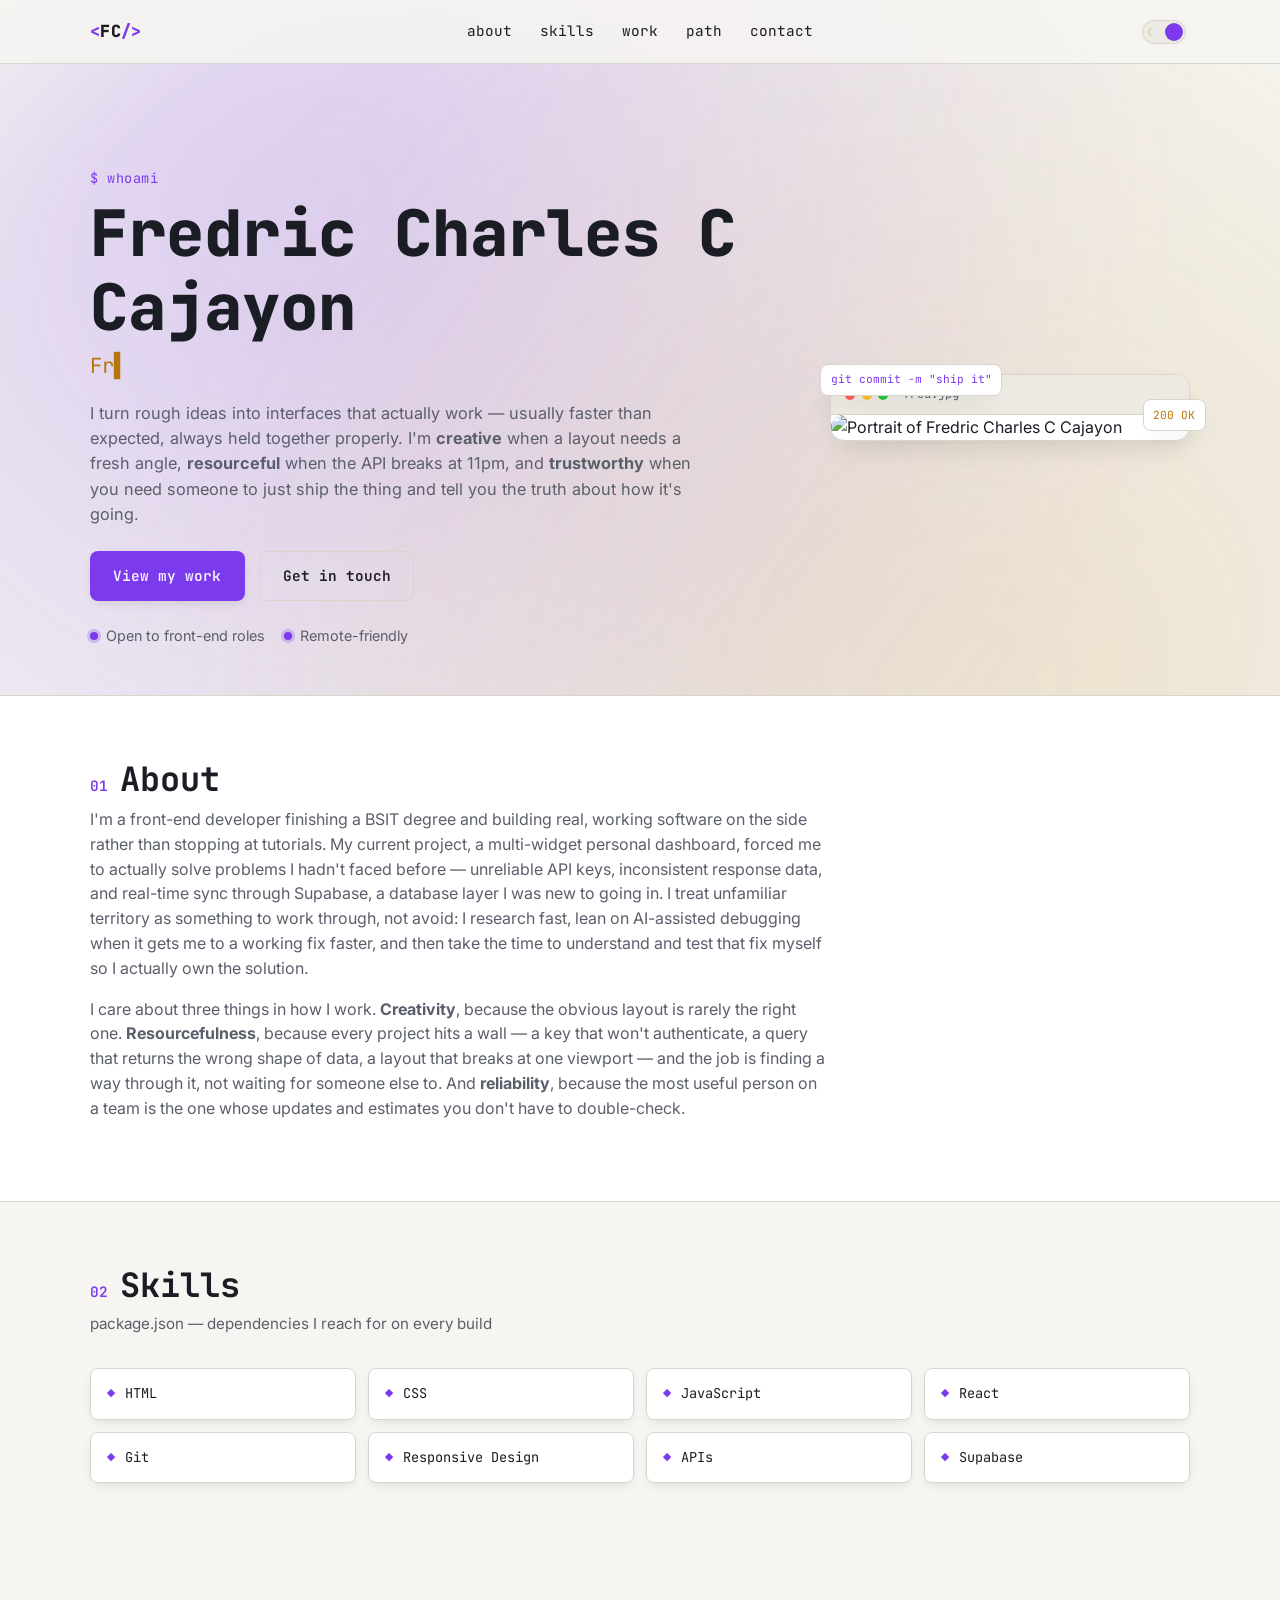
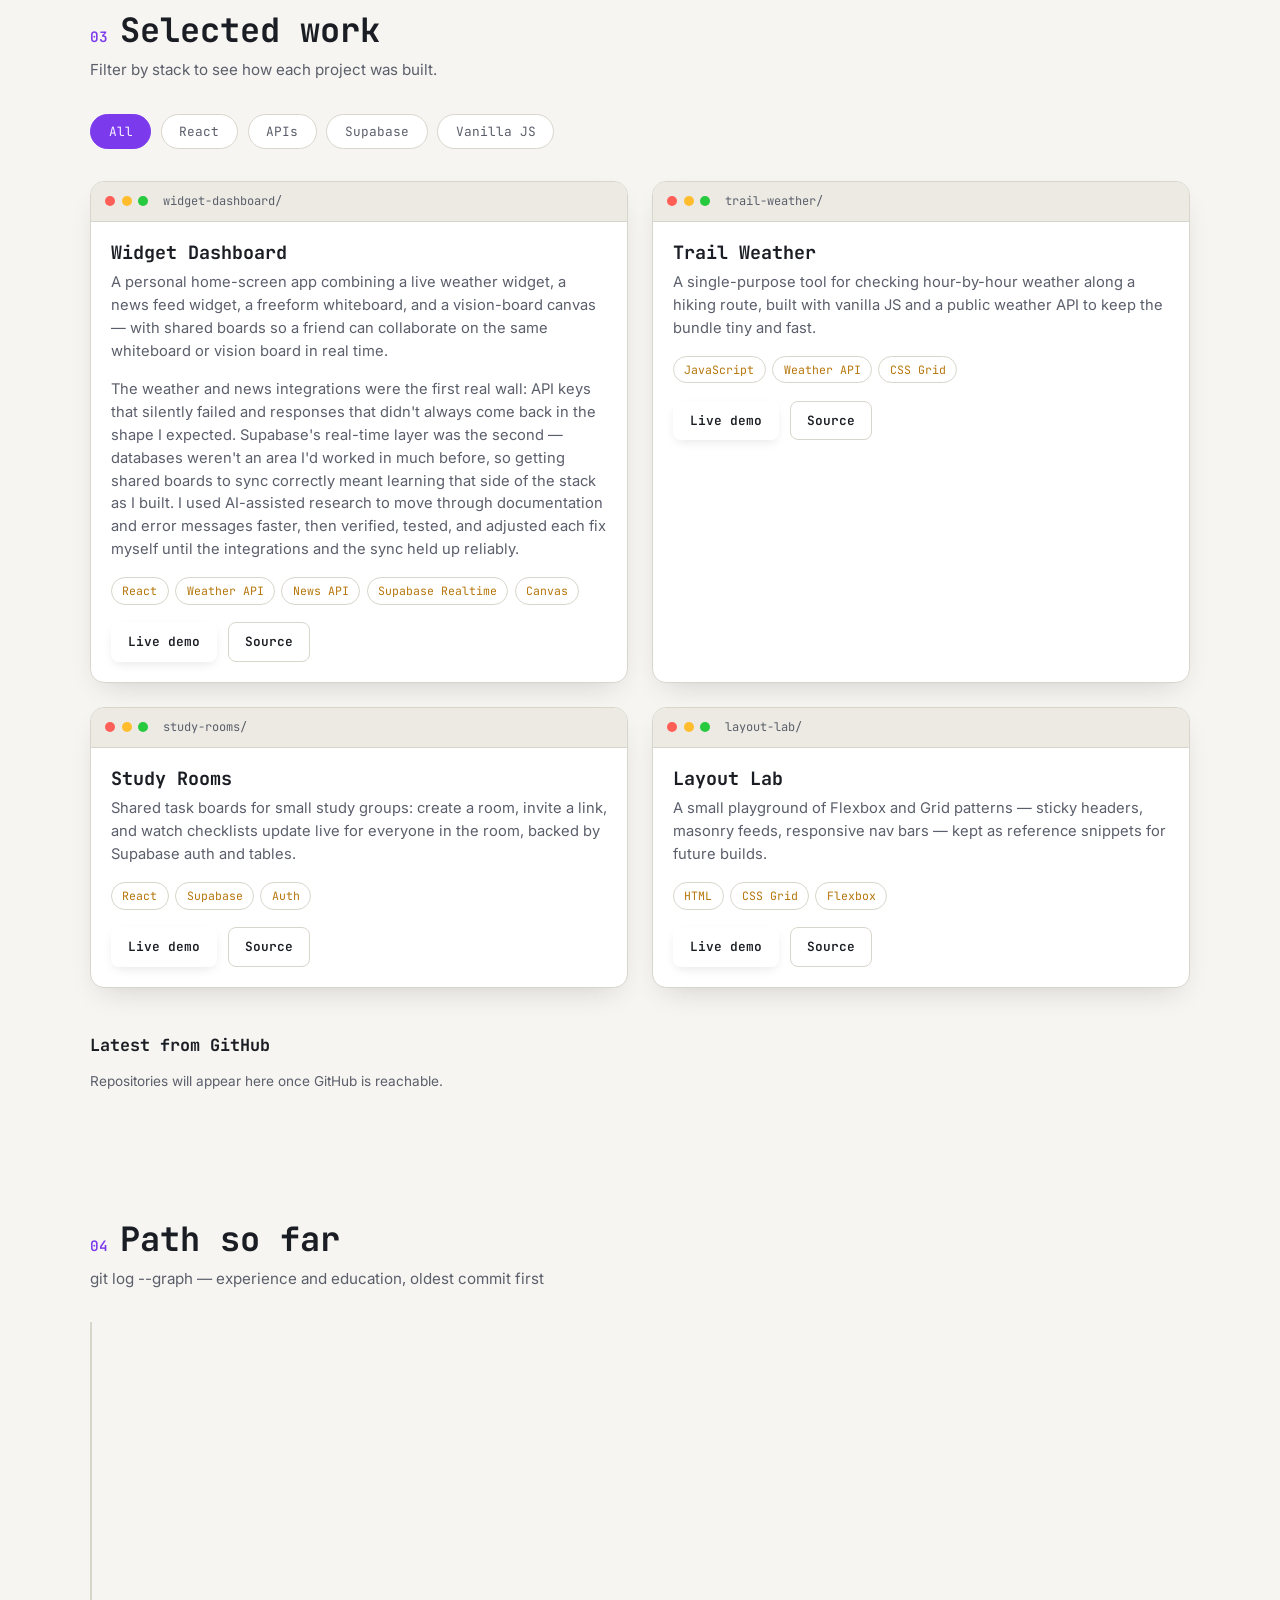
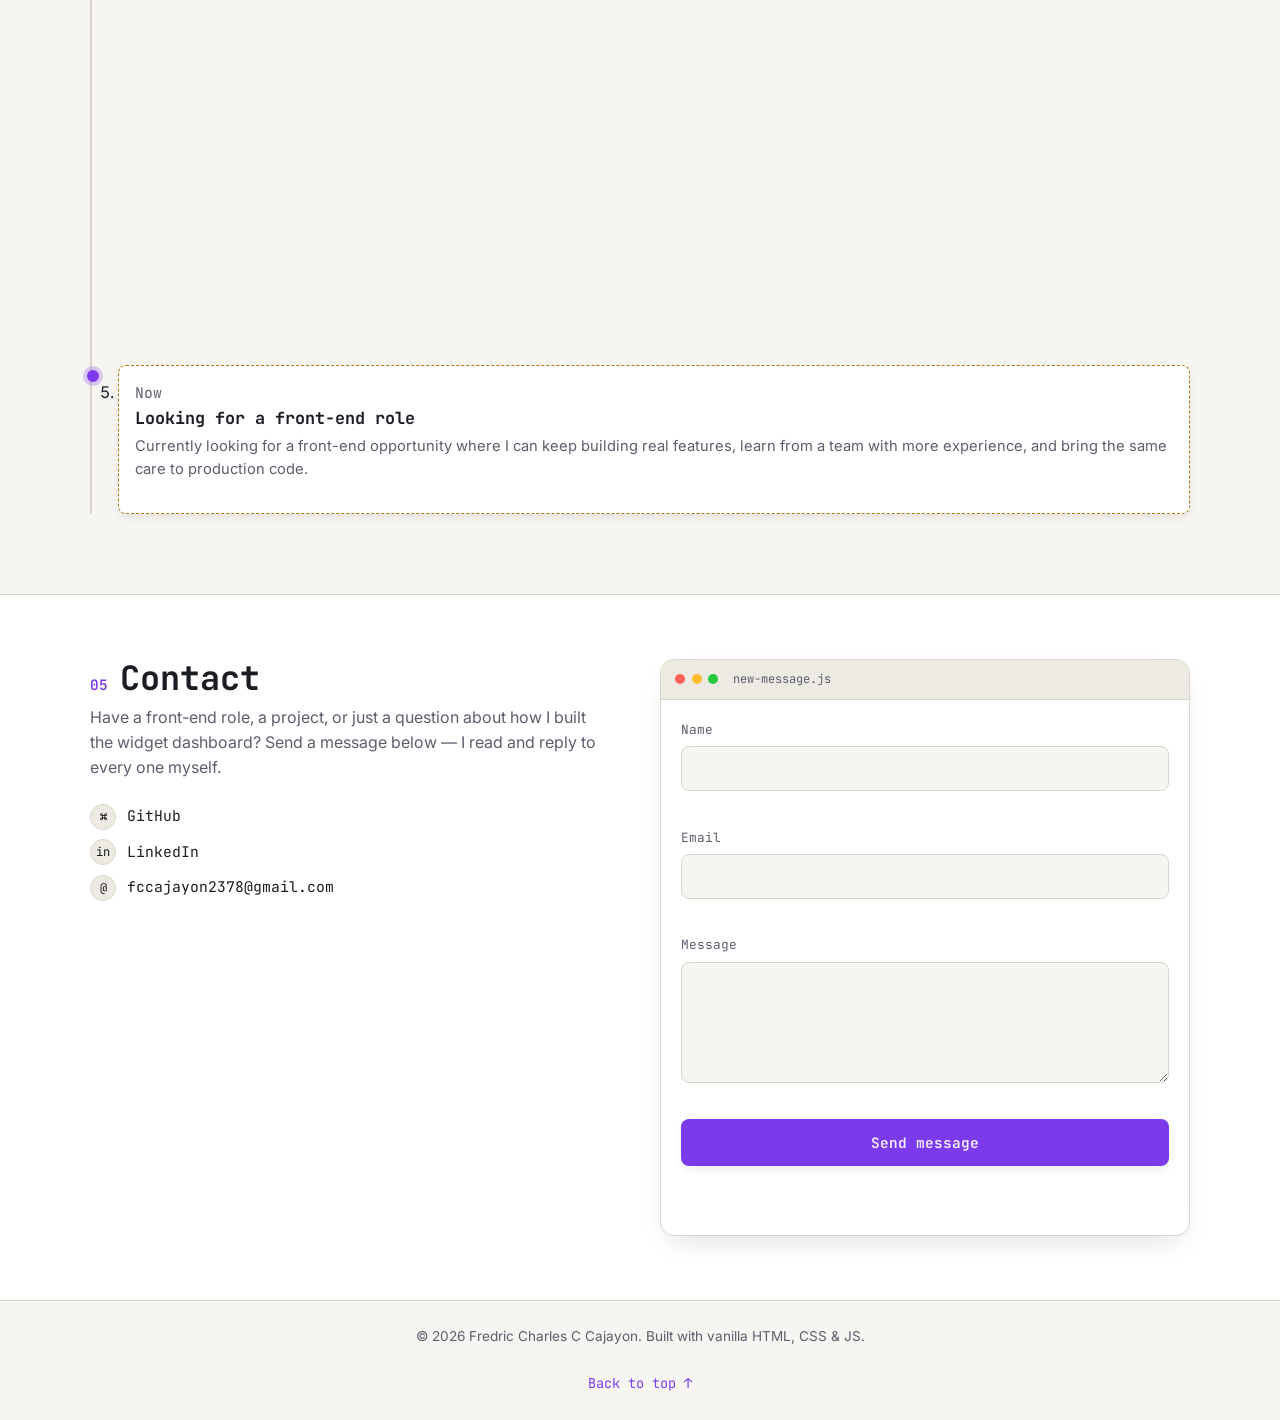
==== commit 7f23e7cb: "New links New links was aded to the portfolio" ====
--- a/index.html
+++ b/index.html
@@ -378,4 +378,4 @@
 
 <script src="script.js"></script>
 </body>
-</html>+</html>
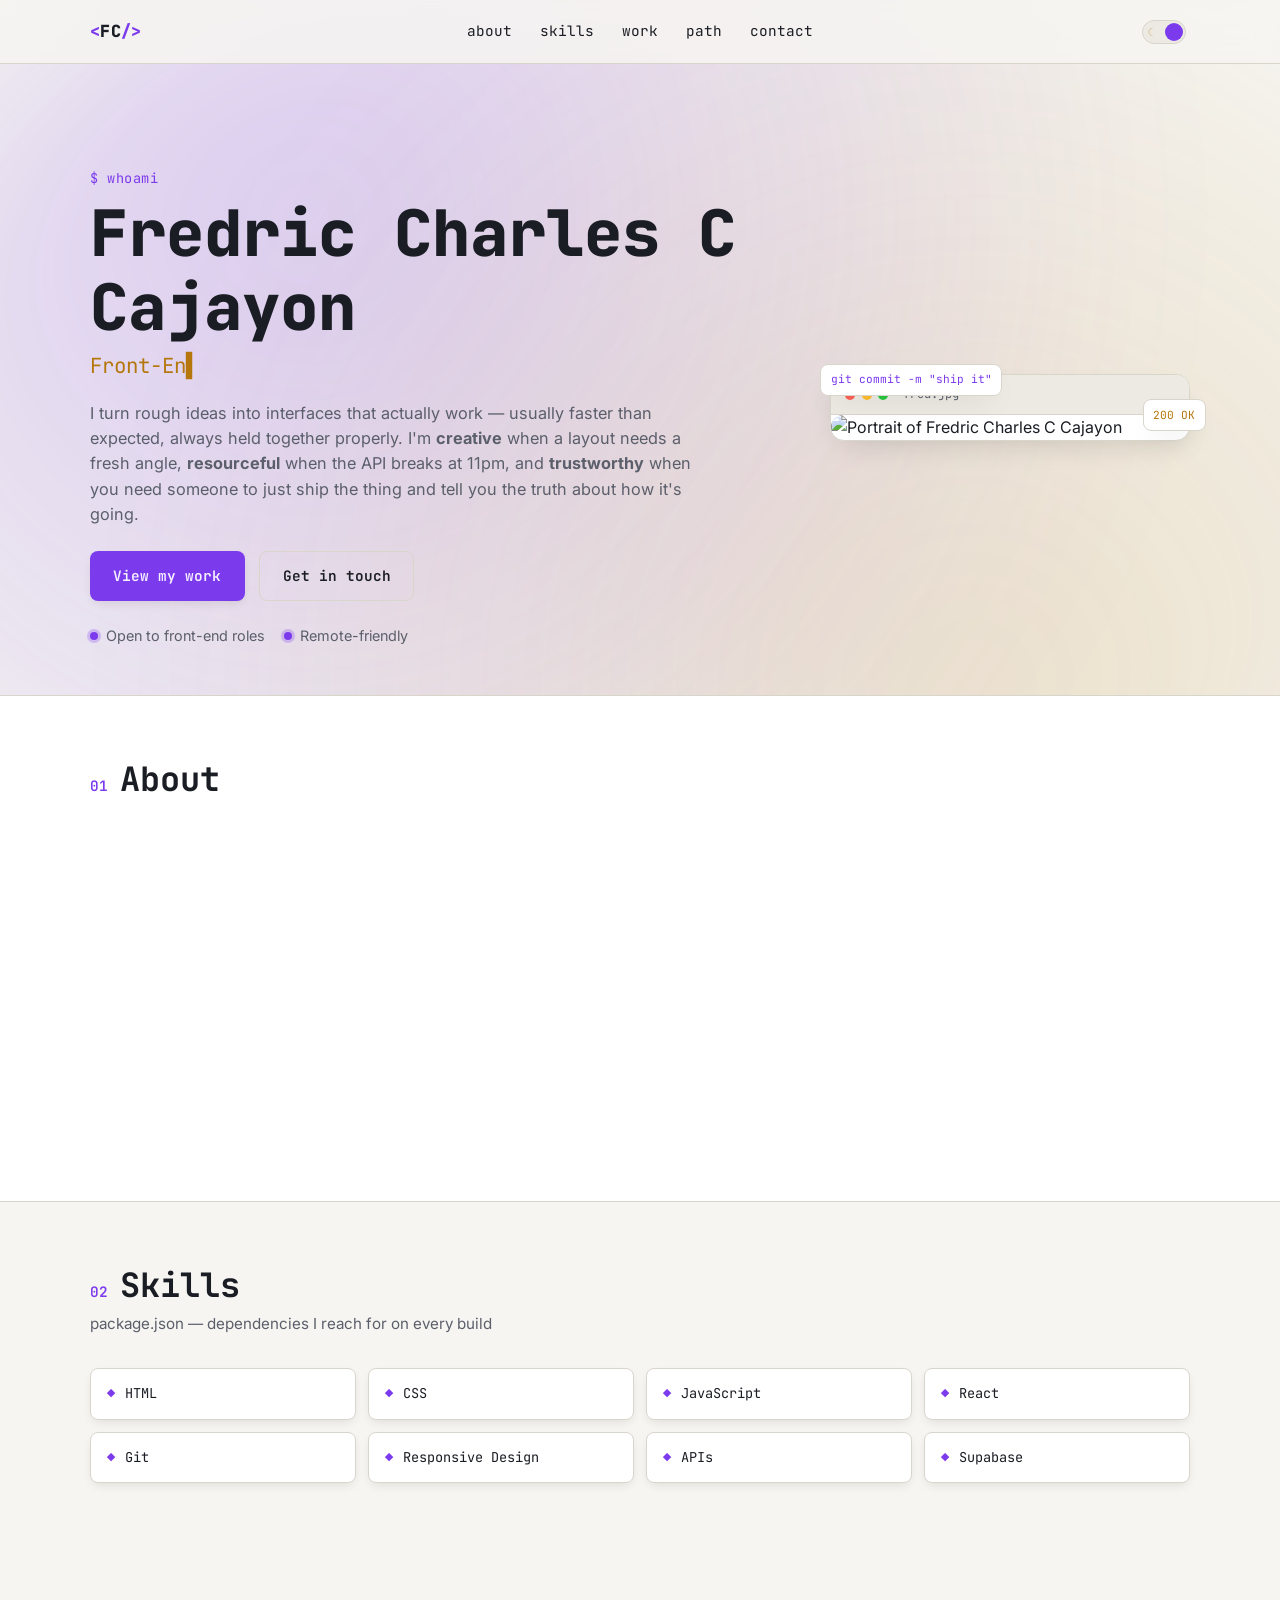
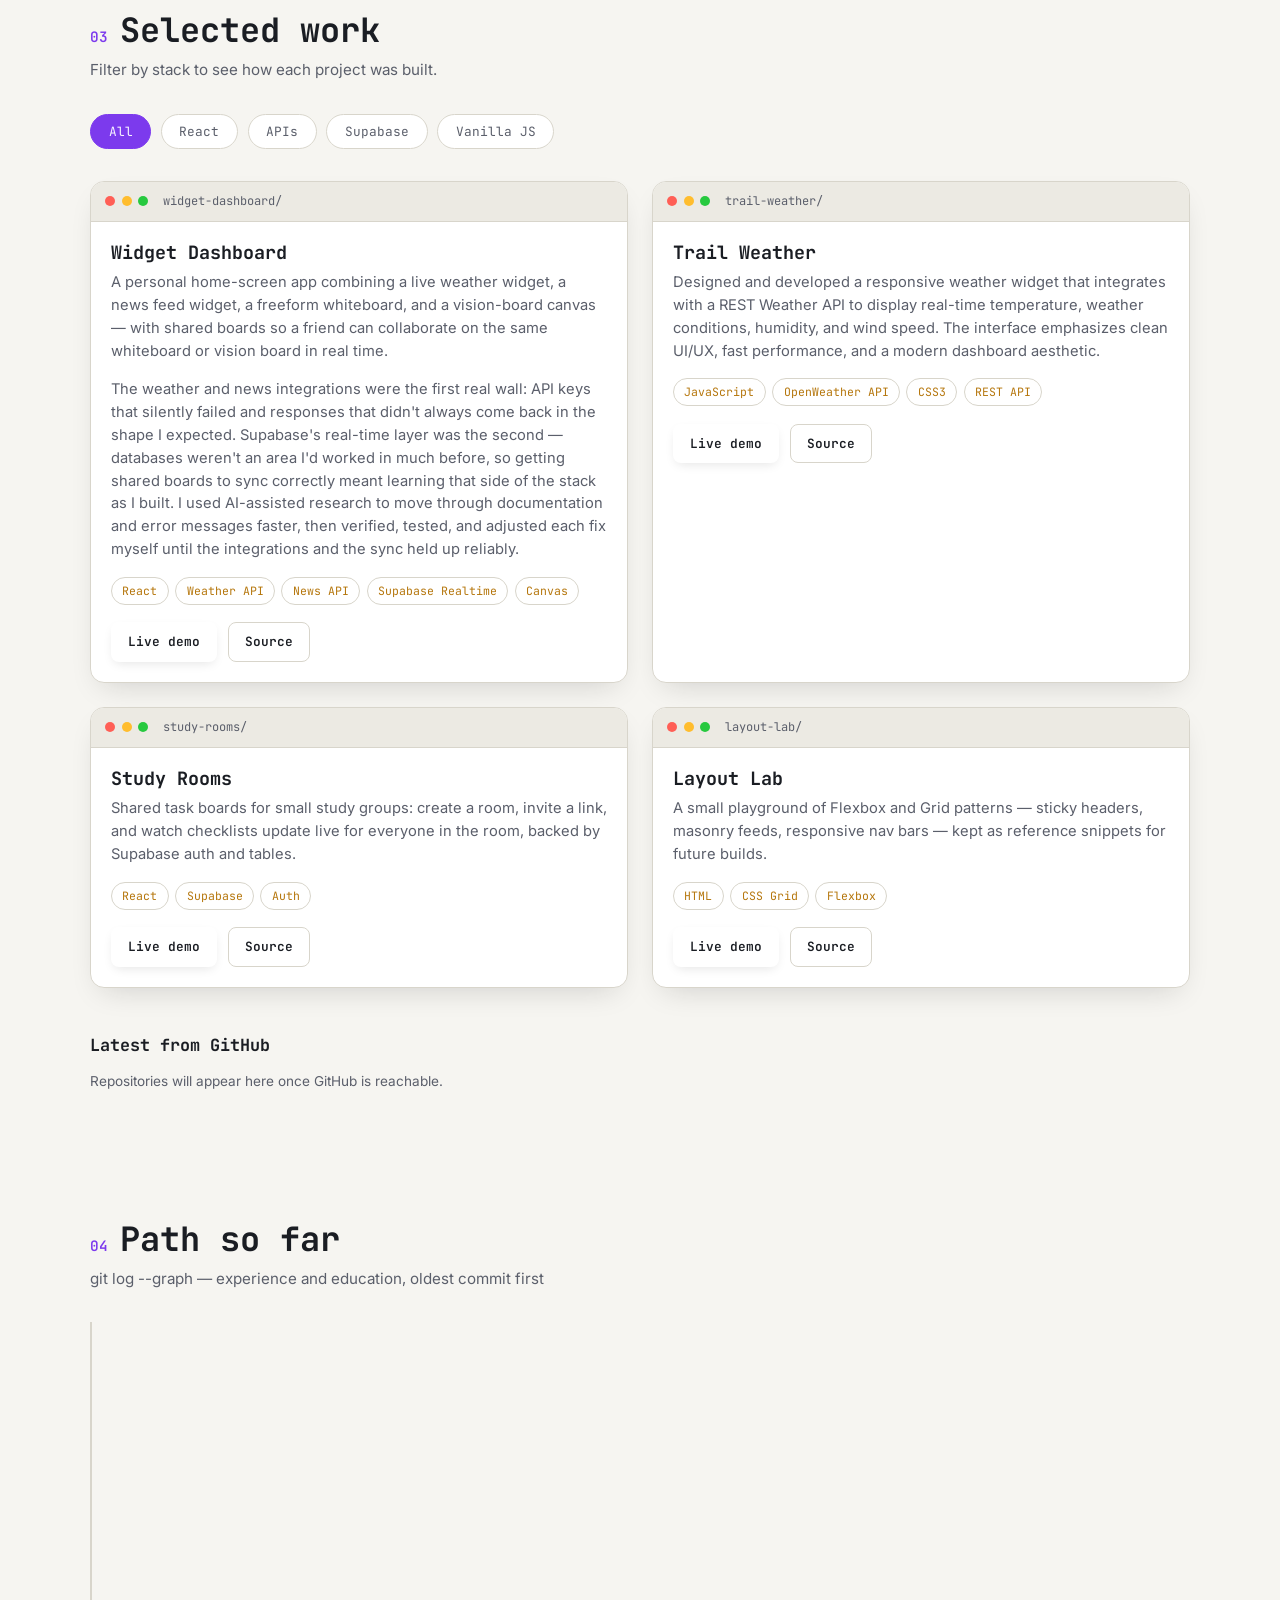
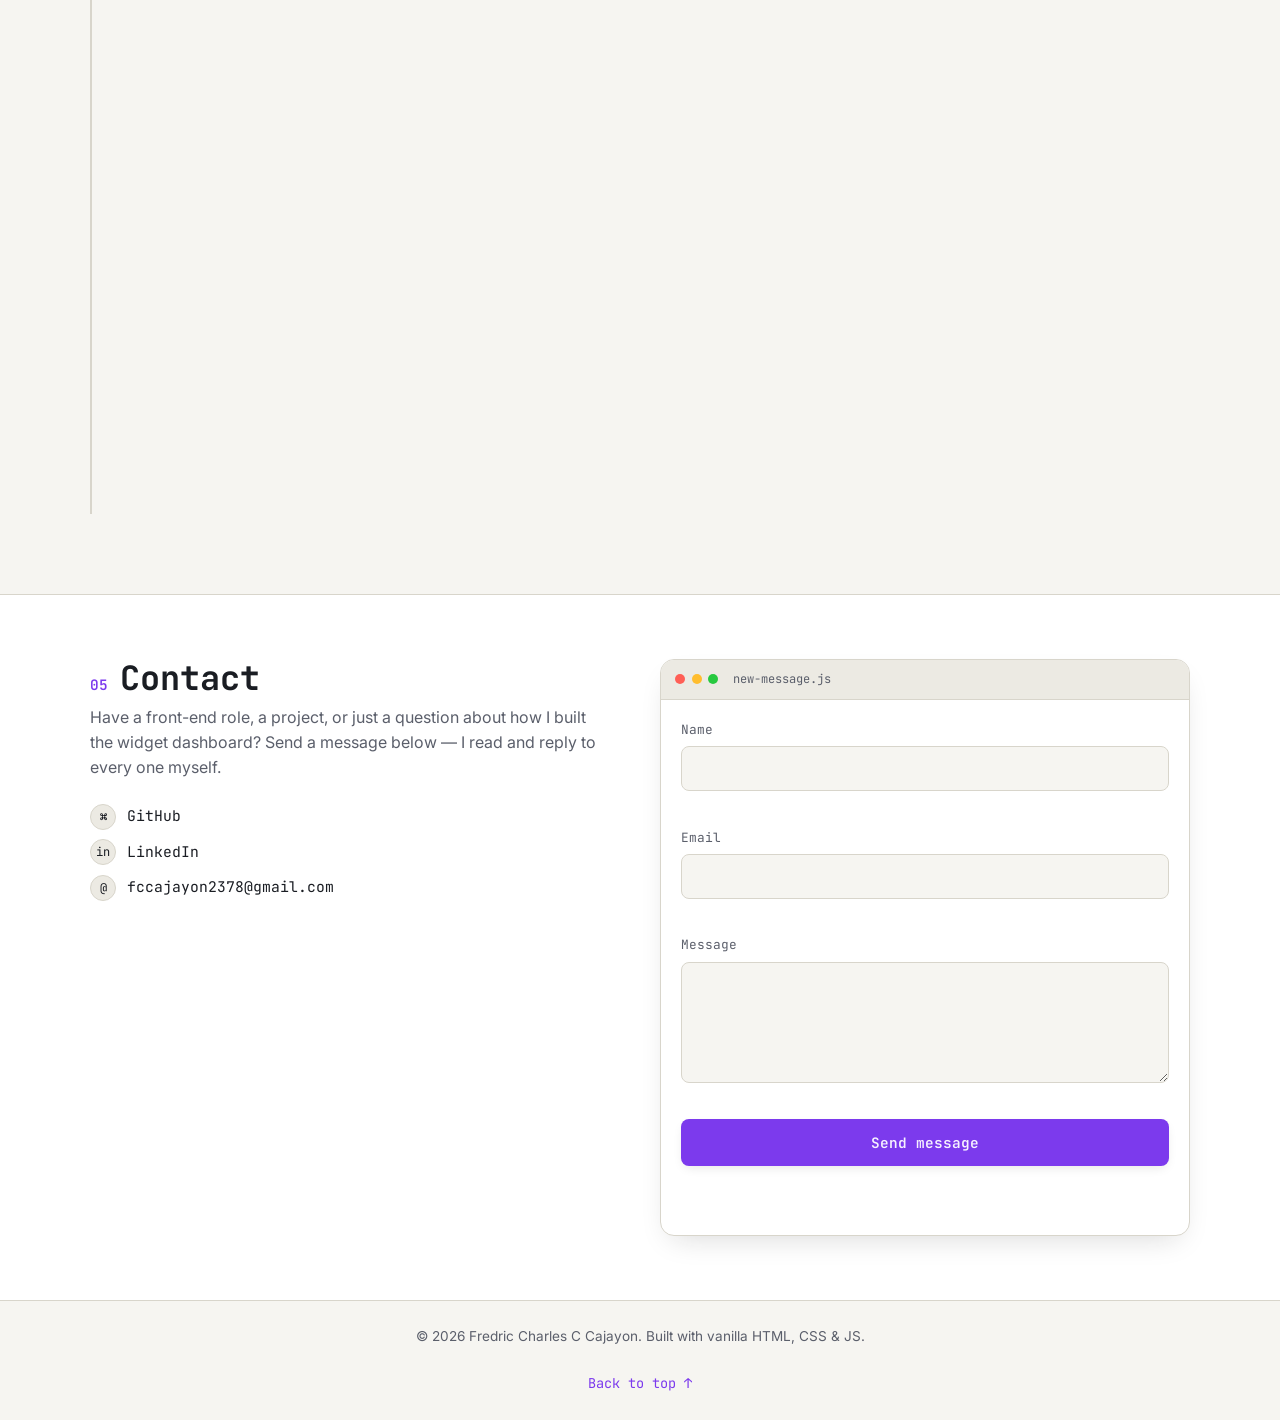
==== commit 920b240a: "Improve weather widget portfolio card Refined the project description and updated the technology sta" ====
--- a/index.html
+++ b/index.html
@@ -196,10 +196,11 @@
           <div class="window-body project-body">
             <h3>Trail Weather</h3>
             <p>
-              A single-purpose tool for checking hour-by-hour weather along a hiking route,
-              built with vanilla JS and a public weather API to keep the bundle tiny and fast.
-            </p>
-            <ul class="tag-list"><li>JavaScript</li><li>Weather API</li><li>CSS Grid</li></ul>
+              Designed and developed a responsive weather widget that integrates with a REST Weather API to display real-time temperature, 
+              weather conditions, humidity, and wind speed. The interface emphasizes clean UI/UX, fast performance, and a modern dashboard aesthetic.
+            </p>
+            <ul class="tag-list"><li>JavaScript</li><li>OpenWeather API</li><li>CSS3</li><li>REST API</li>
+</ul>
             <div class="project-links">
               <a href="#" class="btn btn-small">Live demo</a>
               <a href="#" class="btn btn-small btn-ghost">Source</a>
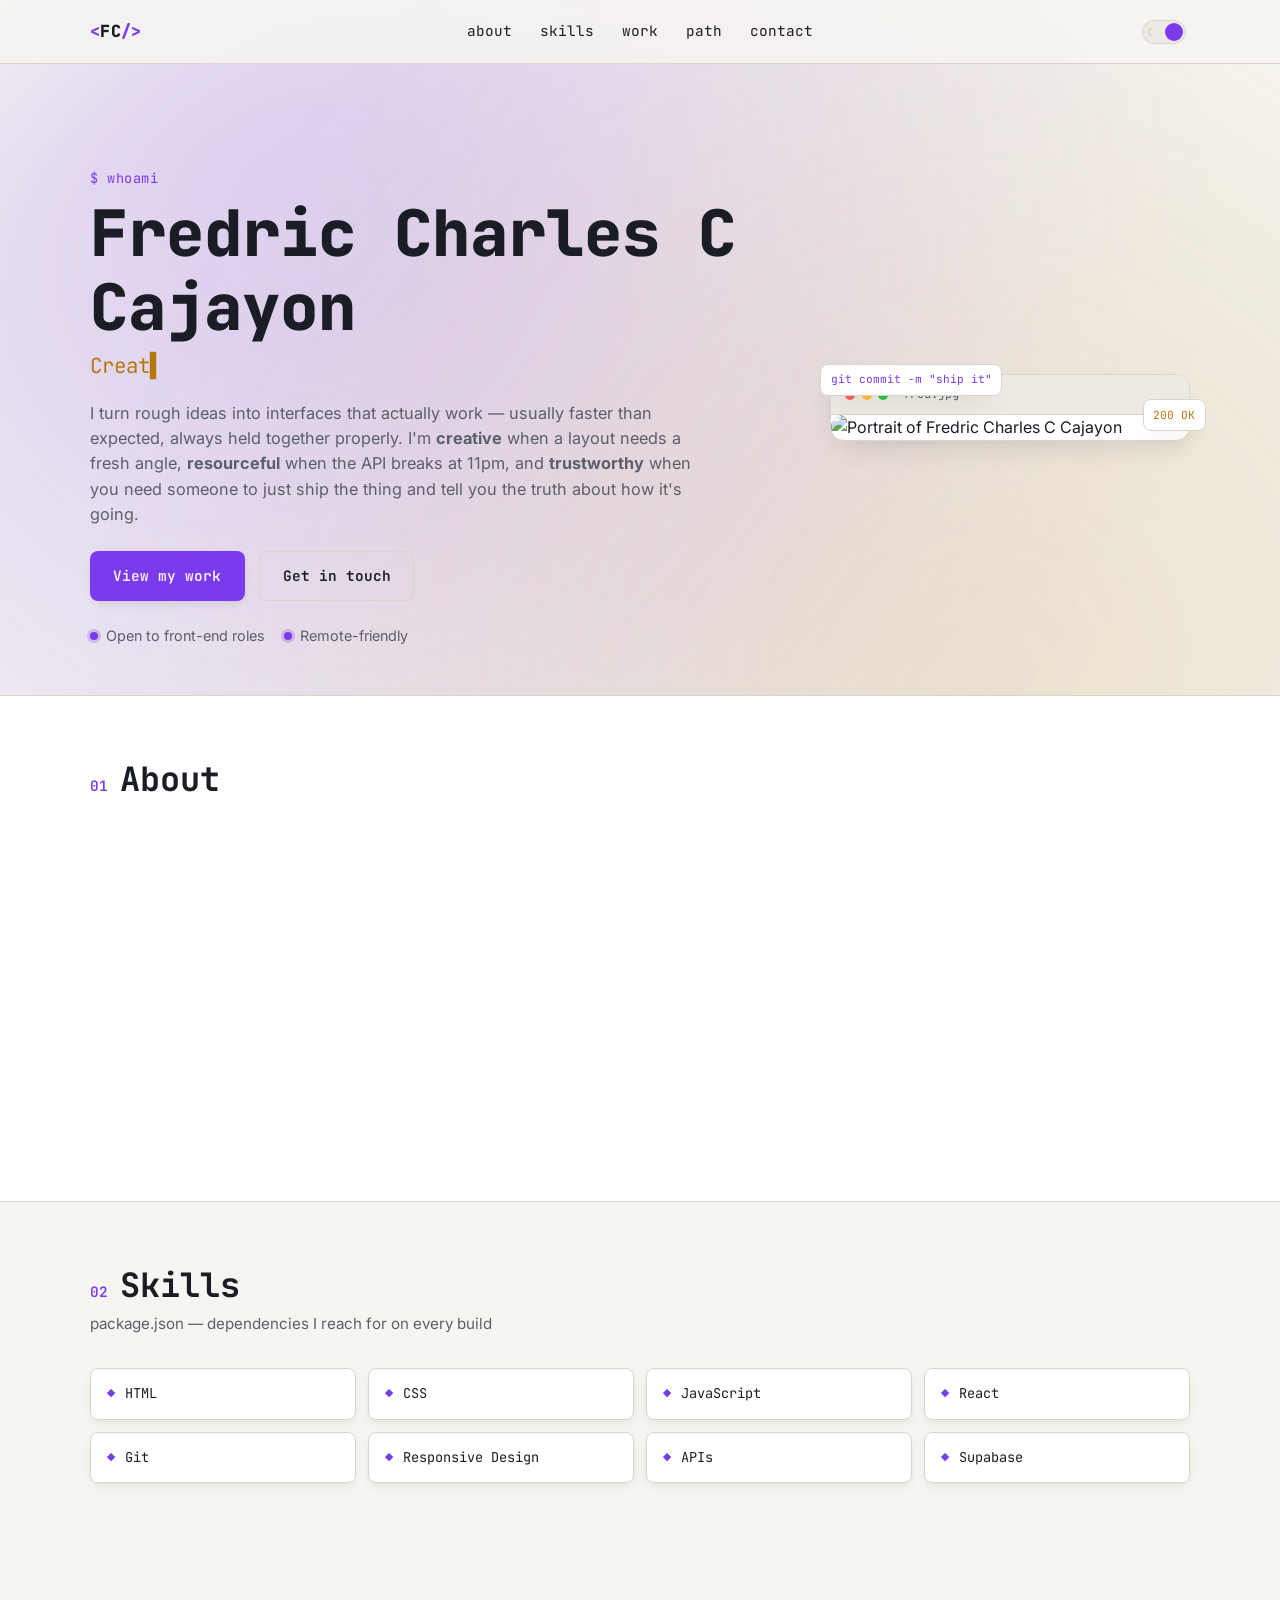
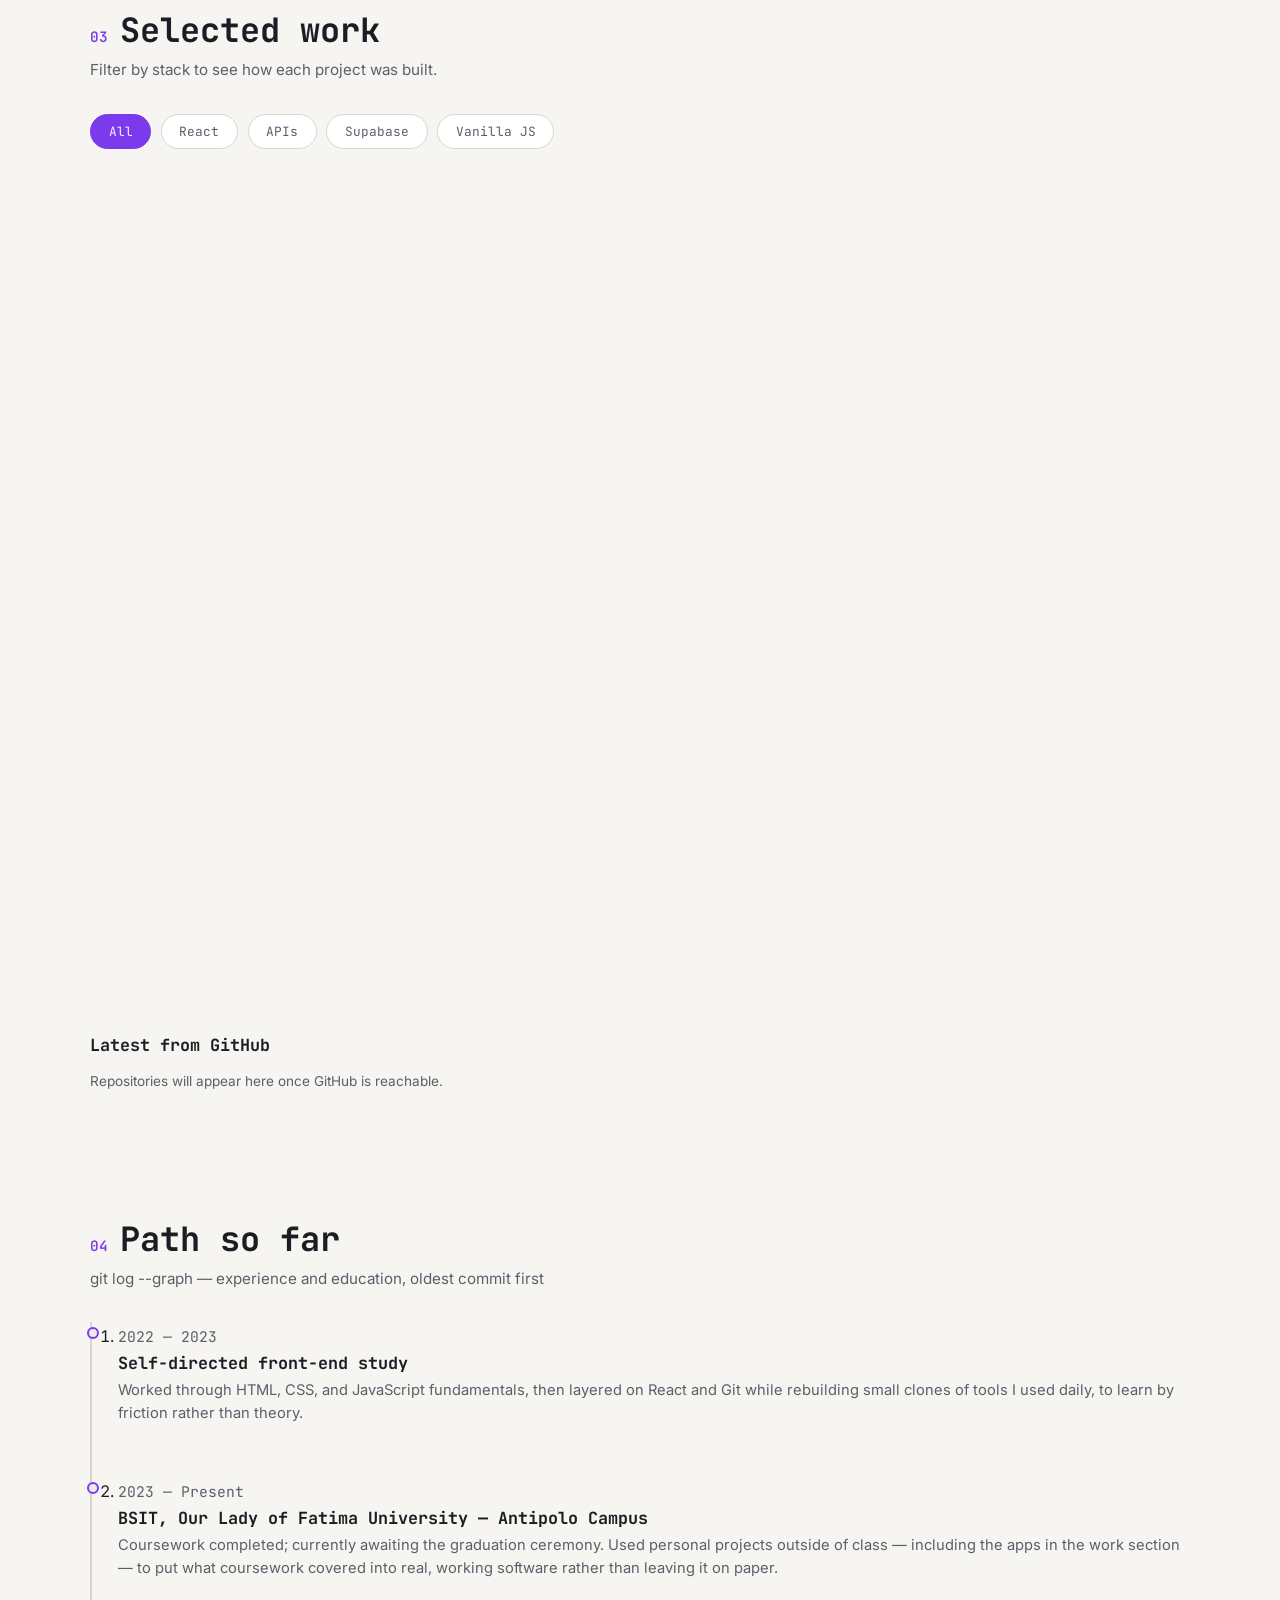
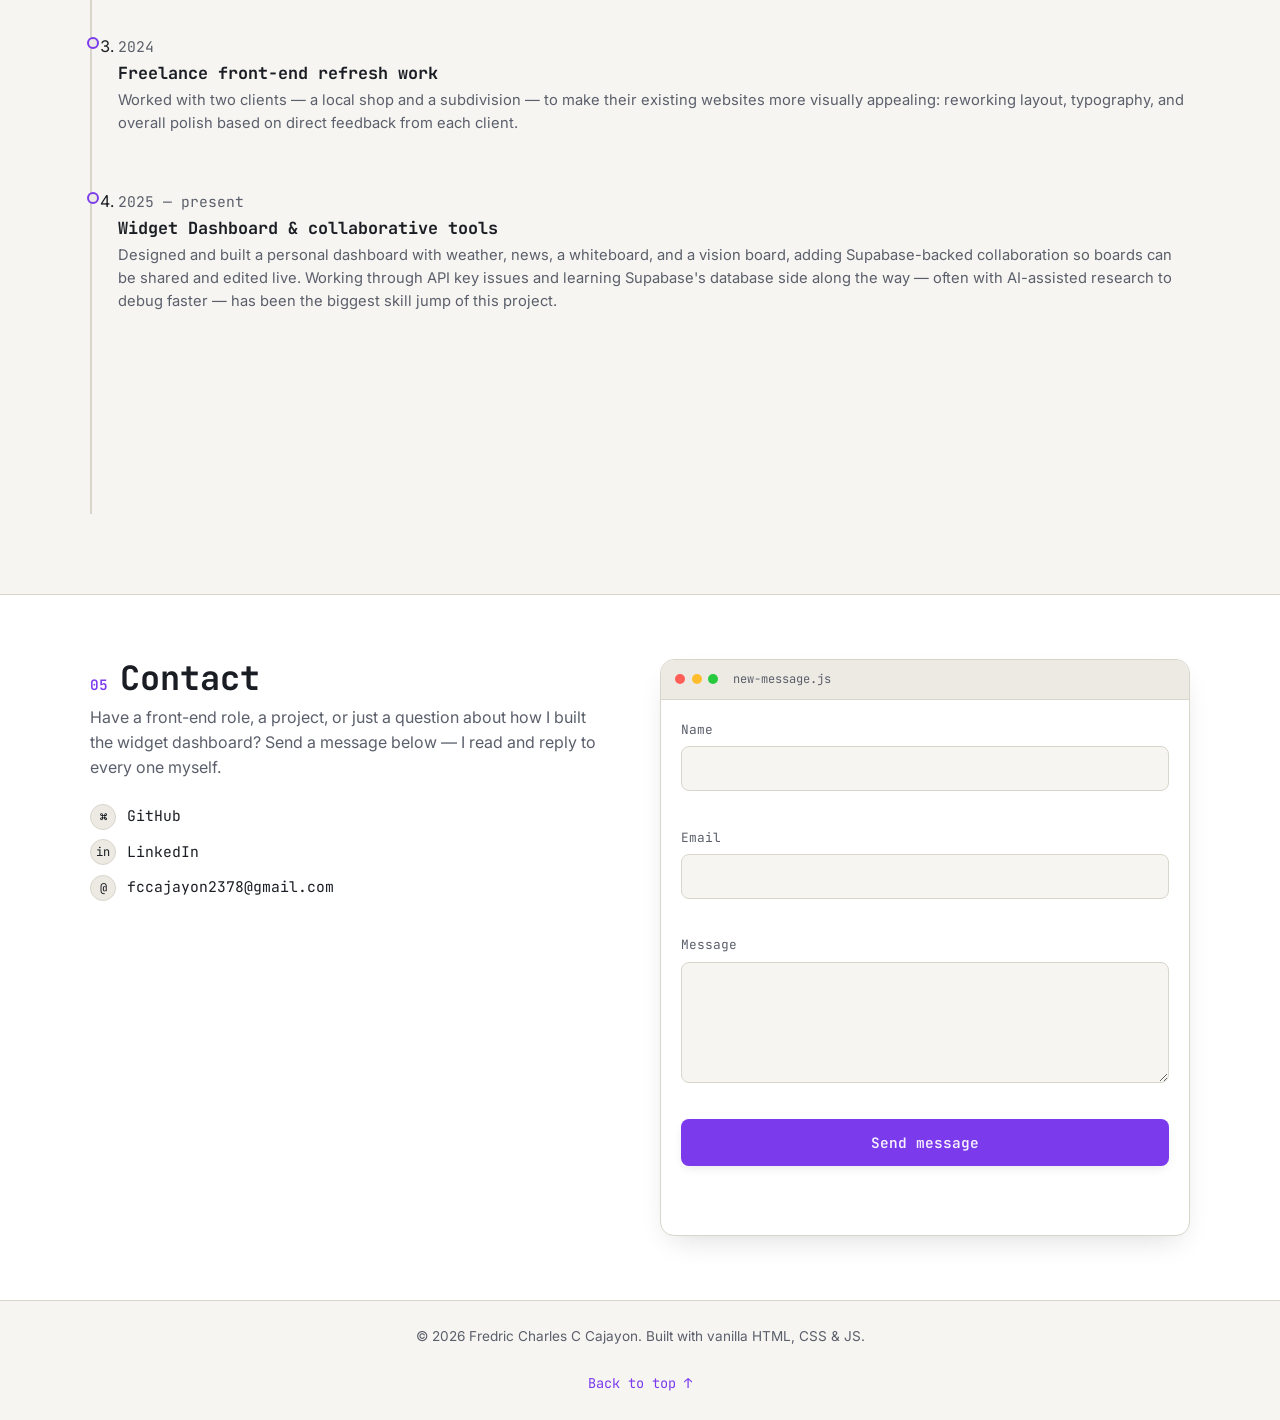
==== commit 2bd60029: "Update index.html" ====
--- a/index.html
+++ b/index.html
@@ -194,7 +194,7 @@
             <span class="window-title">trail-weather/</span>
           </div>
           <div class="window-body project-body">
-            <h3>Trail Weather</h3>
+            <h3>Weather Widget</h3>
             <p>
               Designed and developed a responsive weather widget that integrates with a REST Weather API to display real-time temperature, 
               weather conditions, humidity, and wind speed. The interface emphasizes clean UI/UX, fast performance, and a modern dashboard aesthetic.
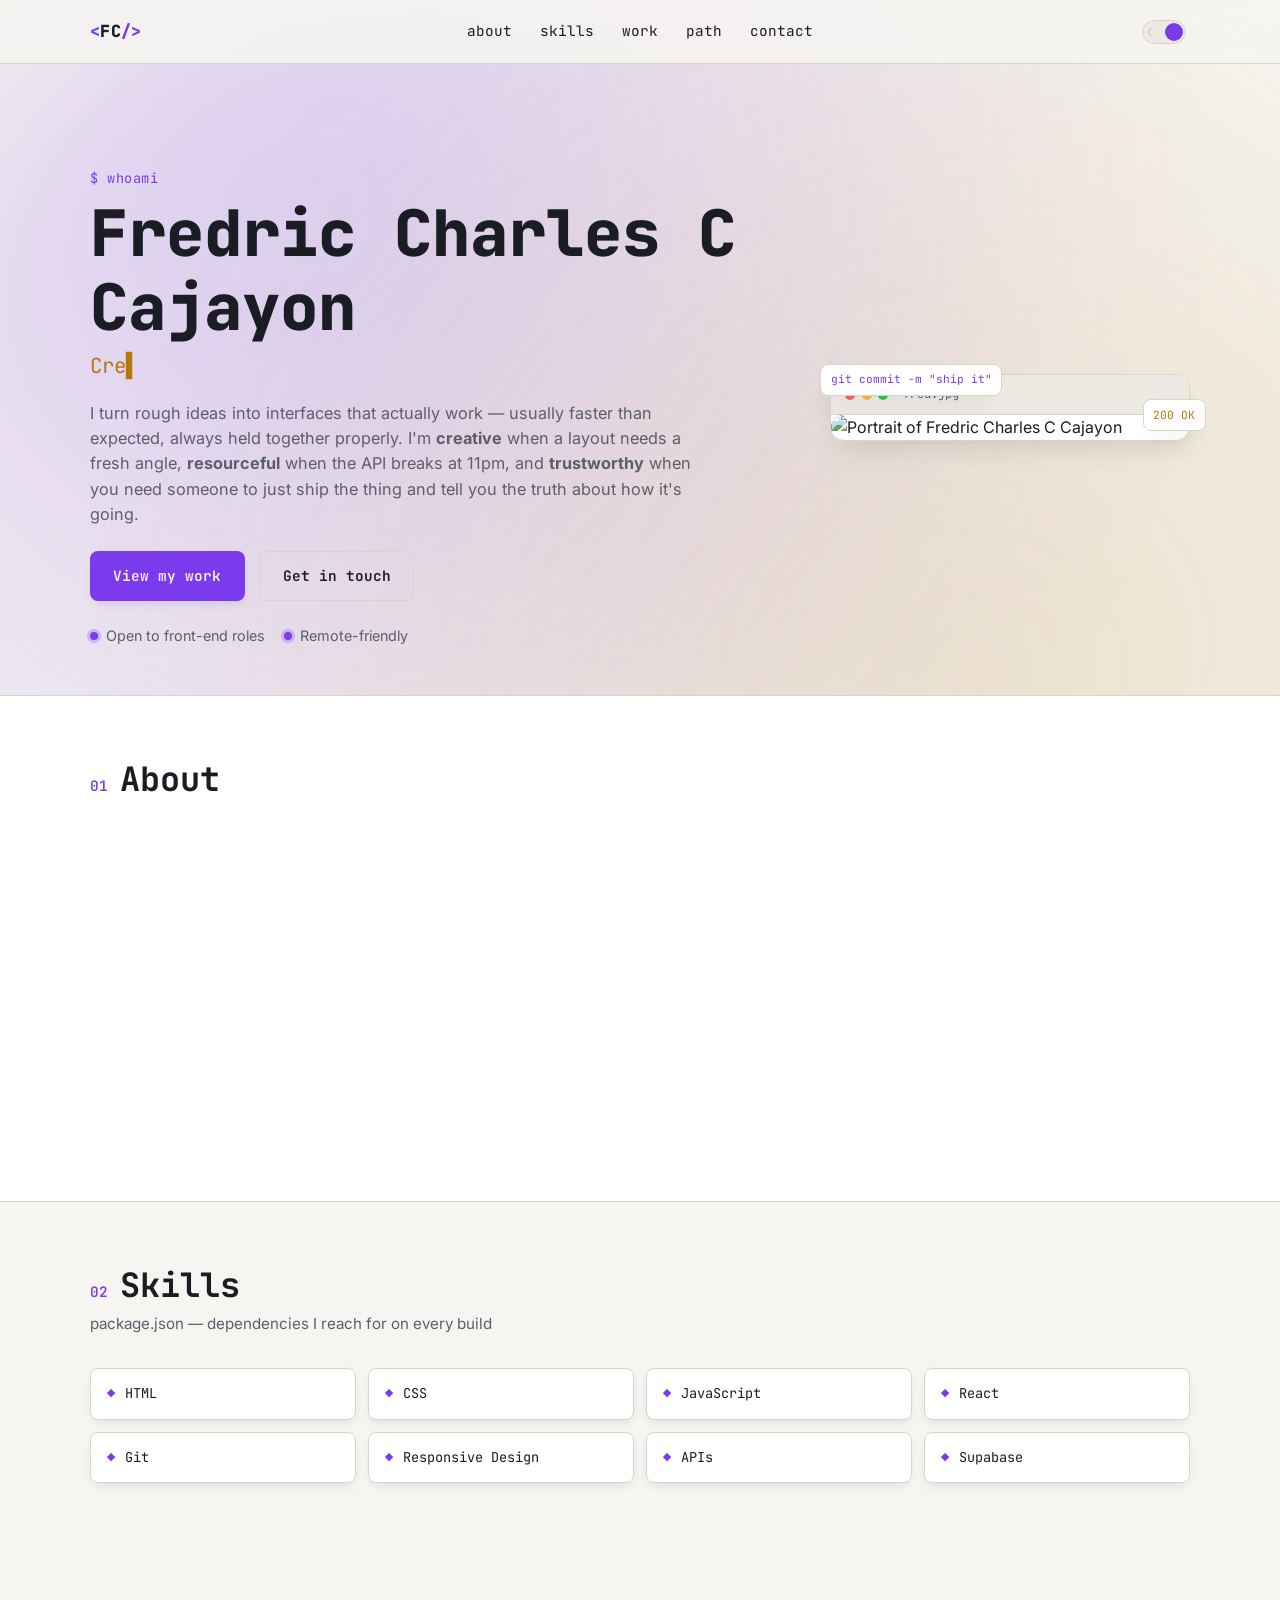
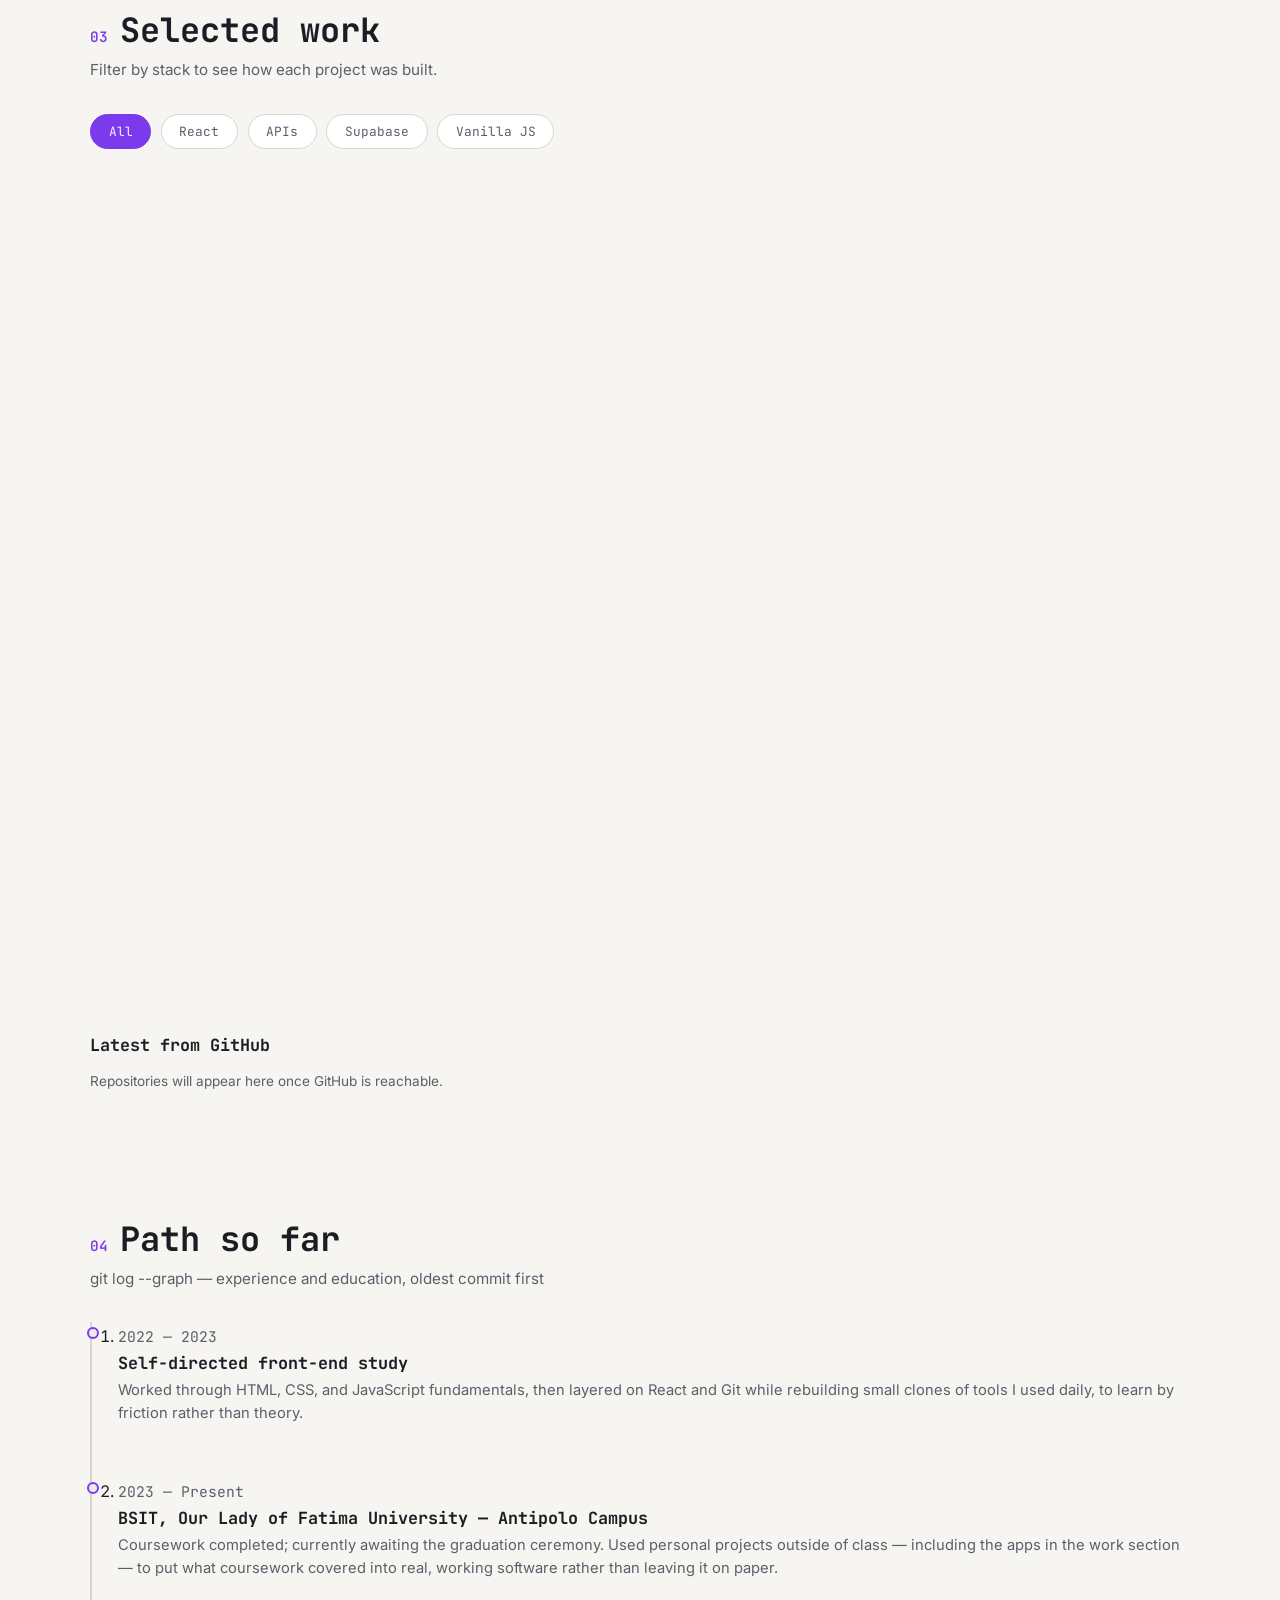
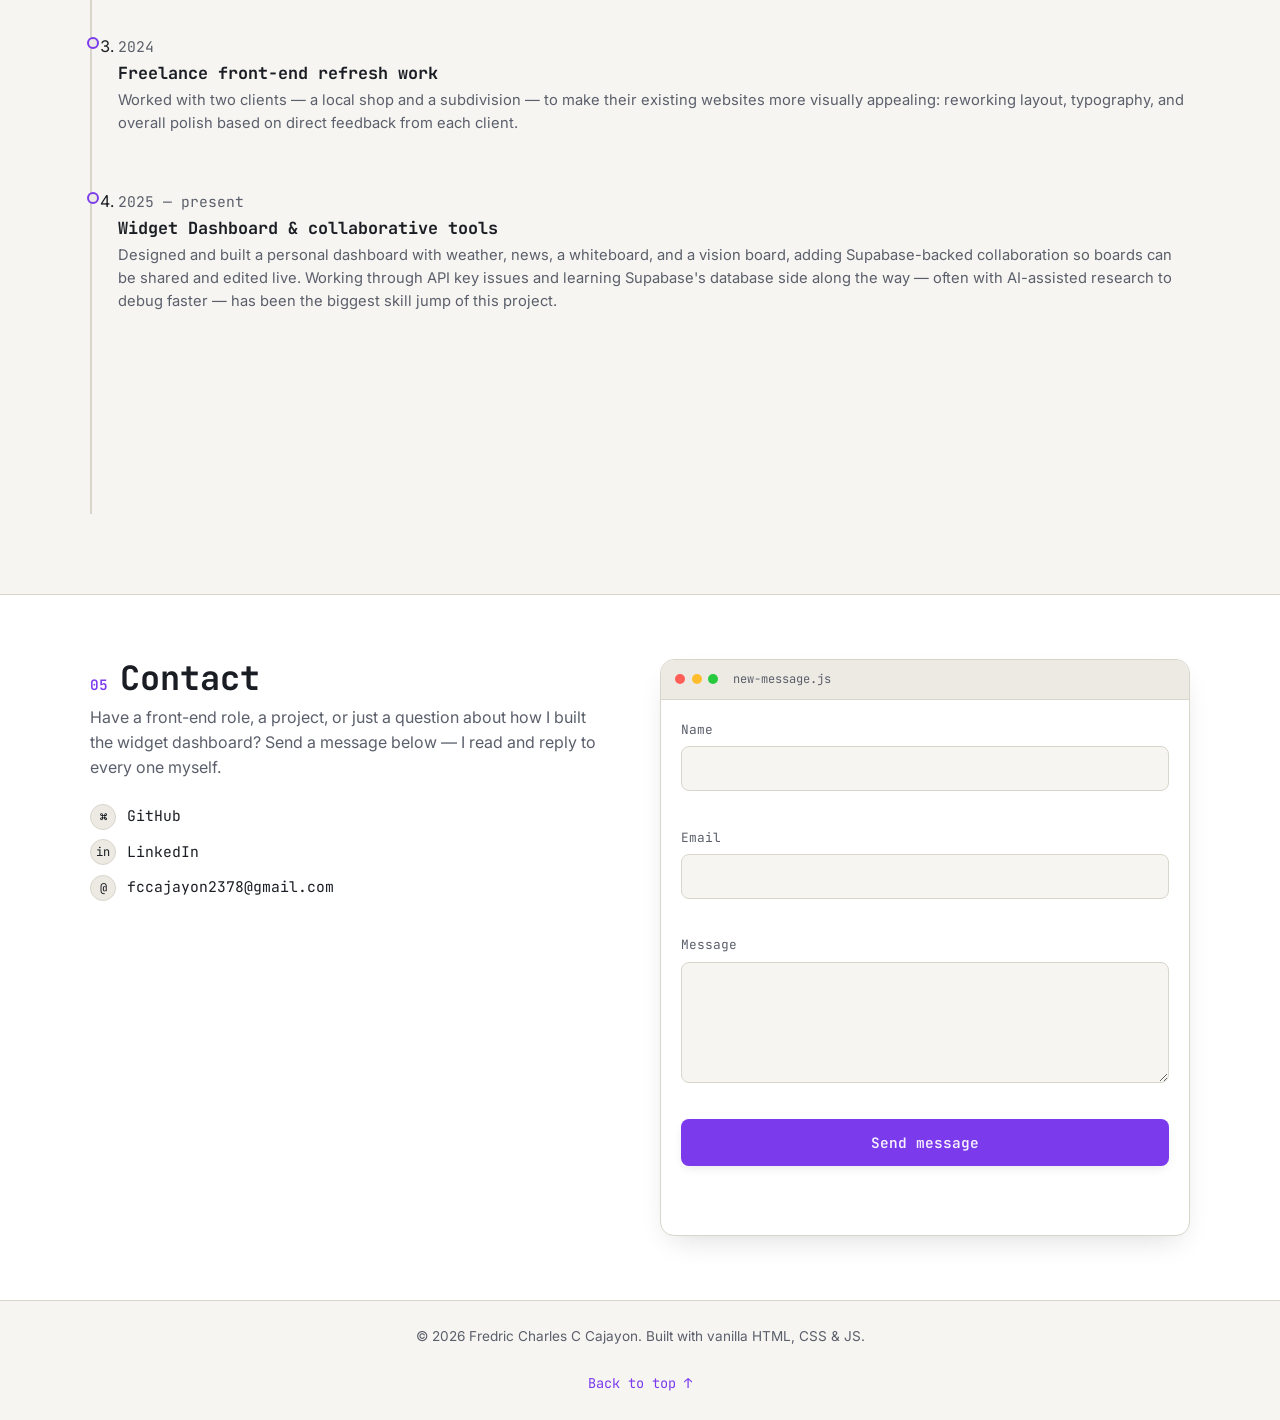
==== commit 6894b9e3: "feat: improve portfolio project cards and GitHub repository integration - Updated project descriptio" ====
--- a/index.html
+++ b/index.html
@@ -213,18 +213,6 @@
             <span class="chip chip-red"></span><span class="chip chip-amber"></span><span class="chip chip-green"></span>
             <span class="window-title">study-rooms/</span>
           </div>
-          <div class="window-body project-body">
-            <h3>Study Rooms</h3>
-            <p>
-              Shared task boards for small study groups: create a room, invite a link, and watch
-              checklists update live for everyone in the room, backed by Supabase auth and tables.
-            </p>
-            <ul class="tag-list"><li>React</li><li>Supabase</li><li>Auth</li></ul>
-            <div class="project-links">
-              <a href="#" class="btn btn-small">Live demo</a>
-              <a href="#" class="btn btn-small btn-ghost">Source</a>
-            </div>
-          </div>
         </article>
 
         <article class="project-card window-frame reveal" data-tags="vanilla">
